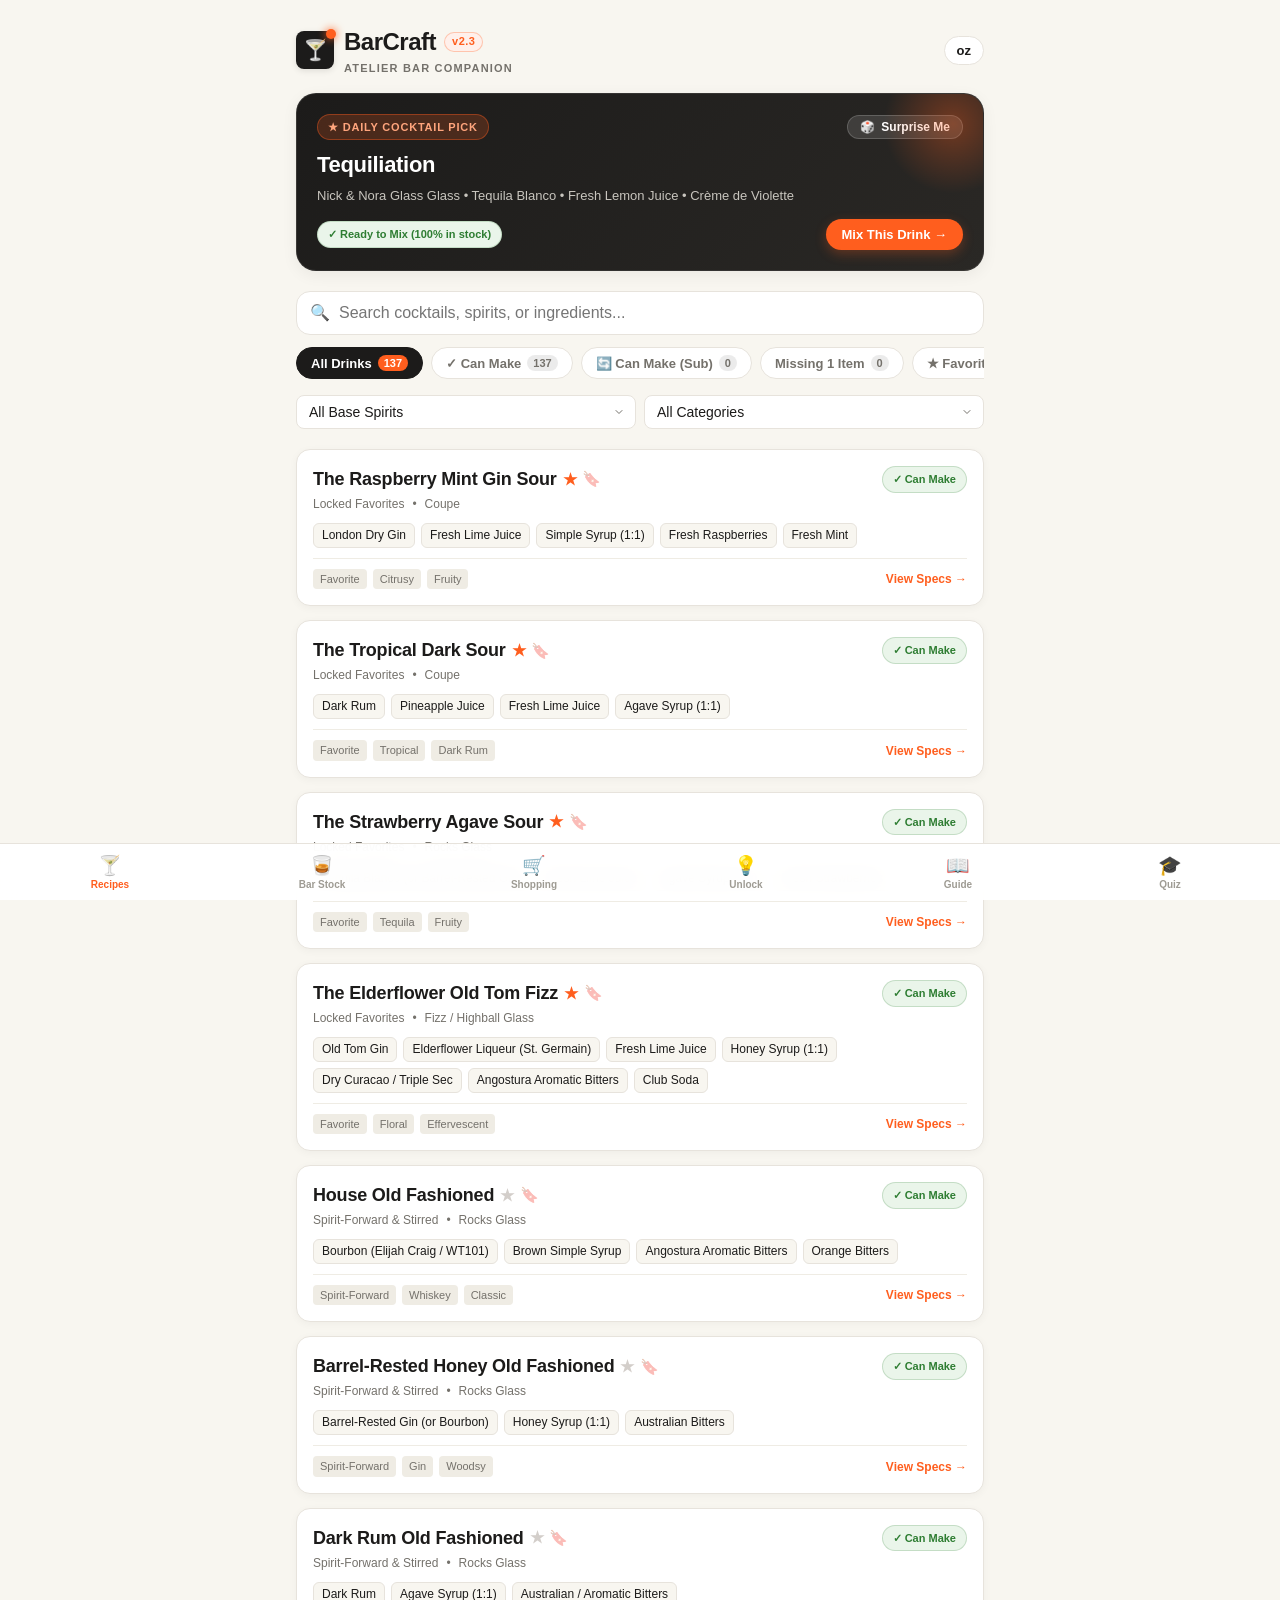
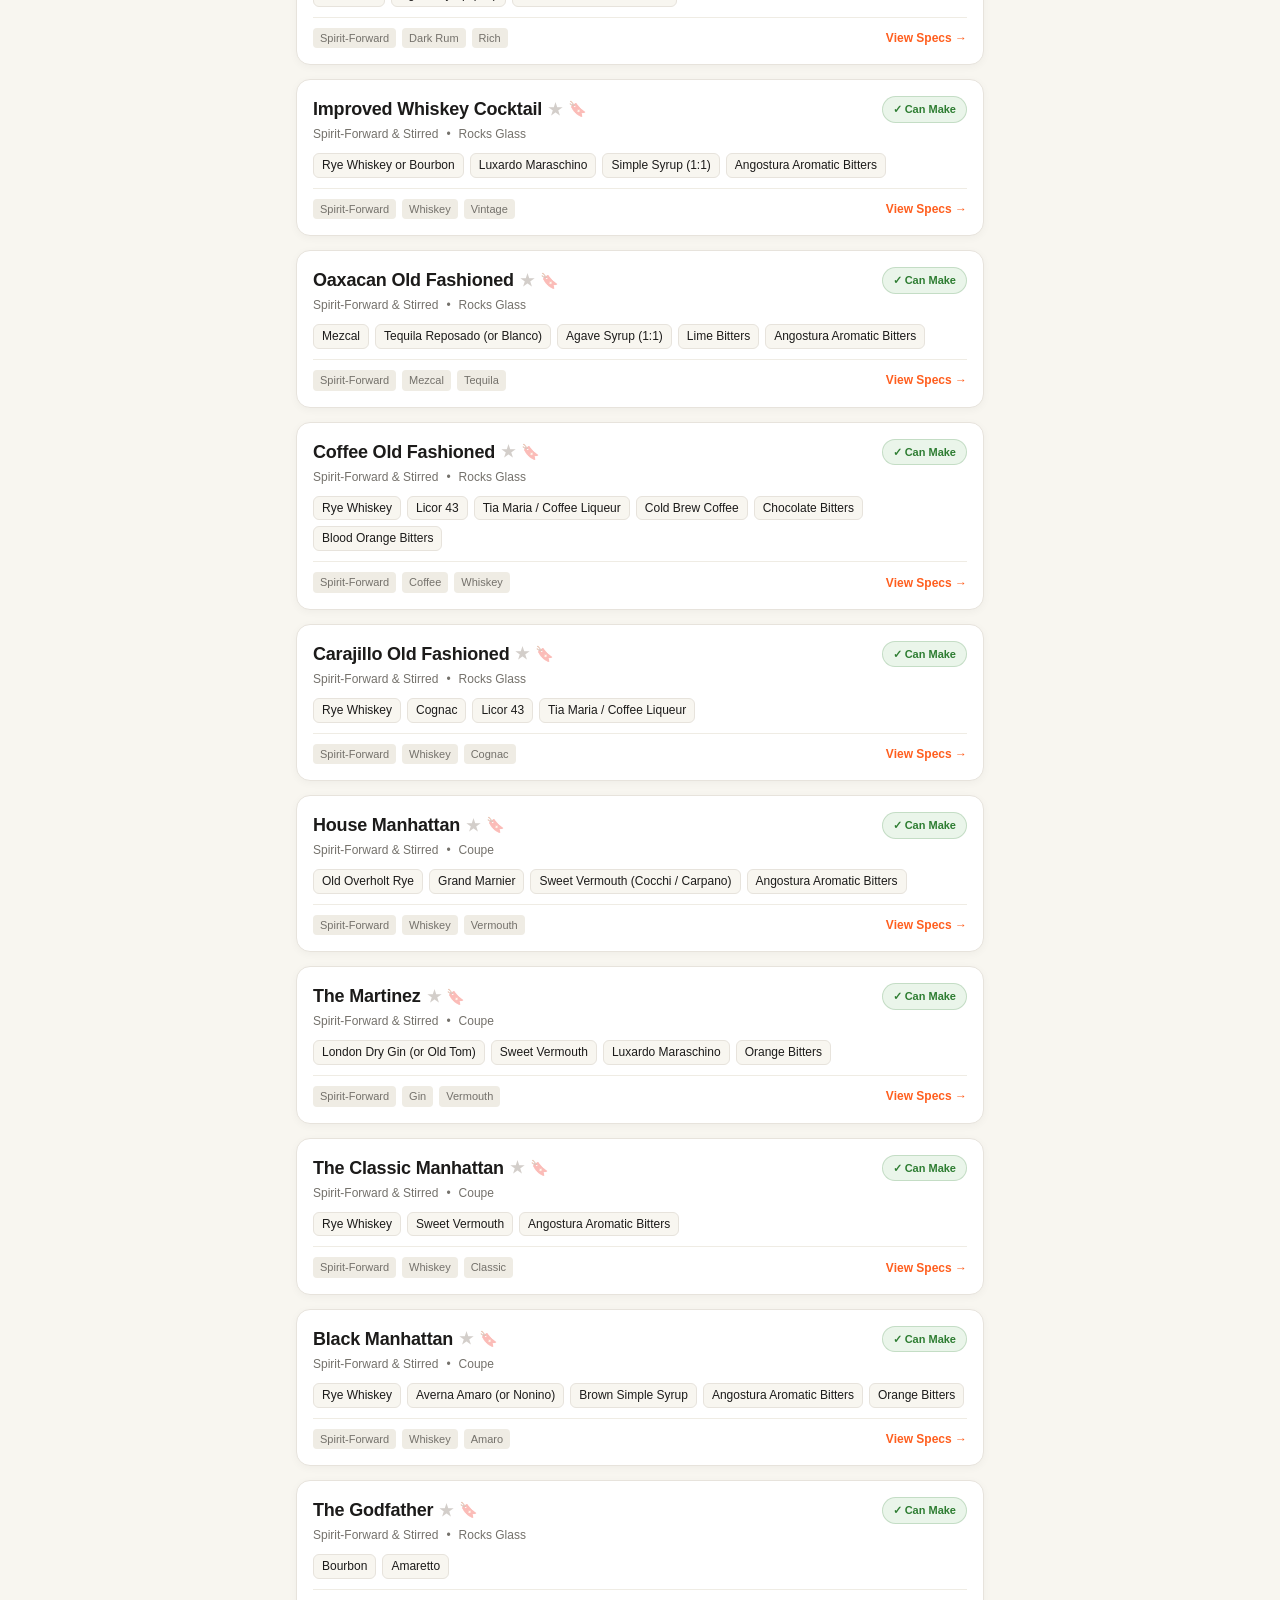
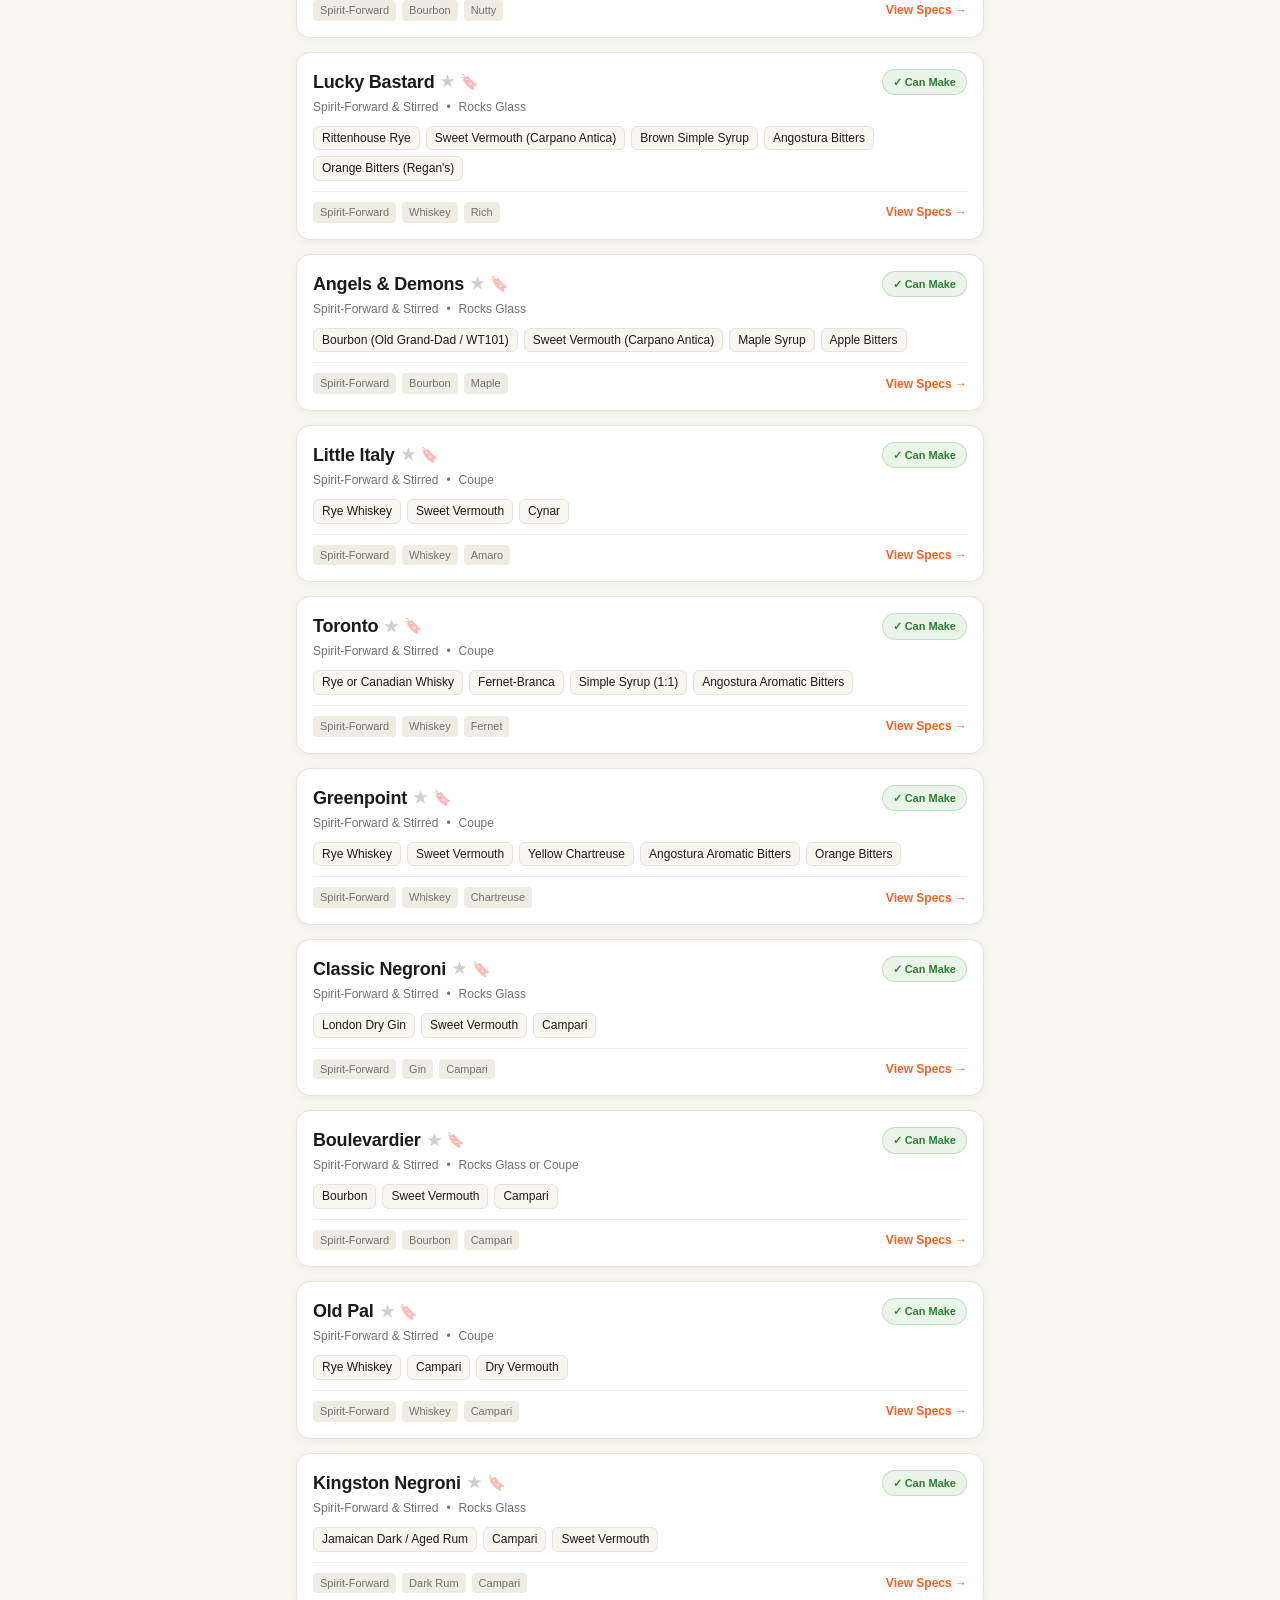
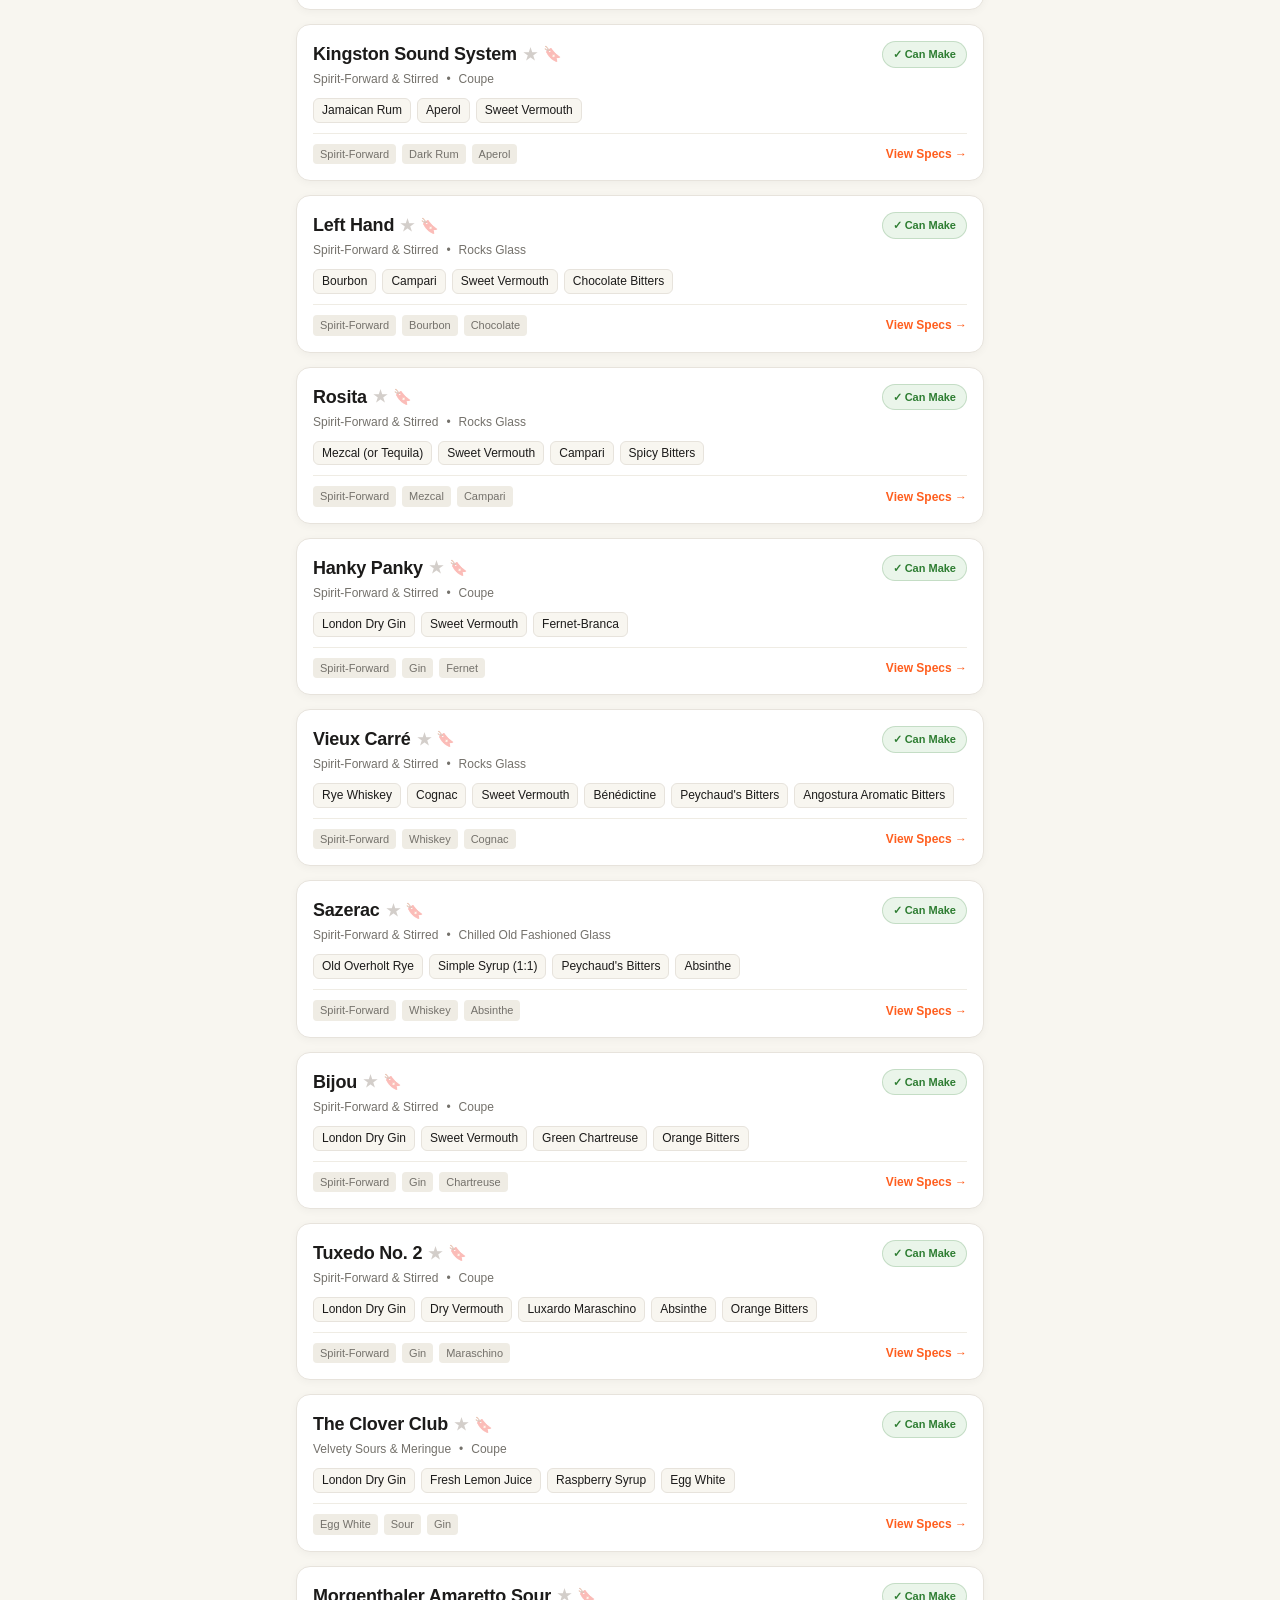
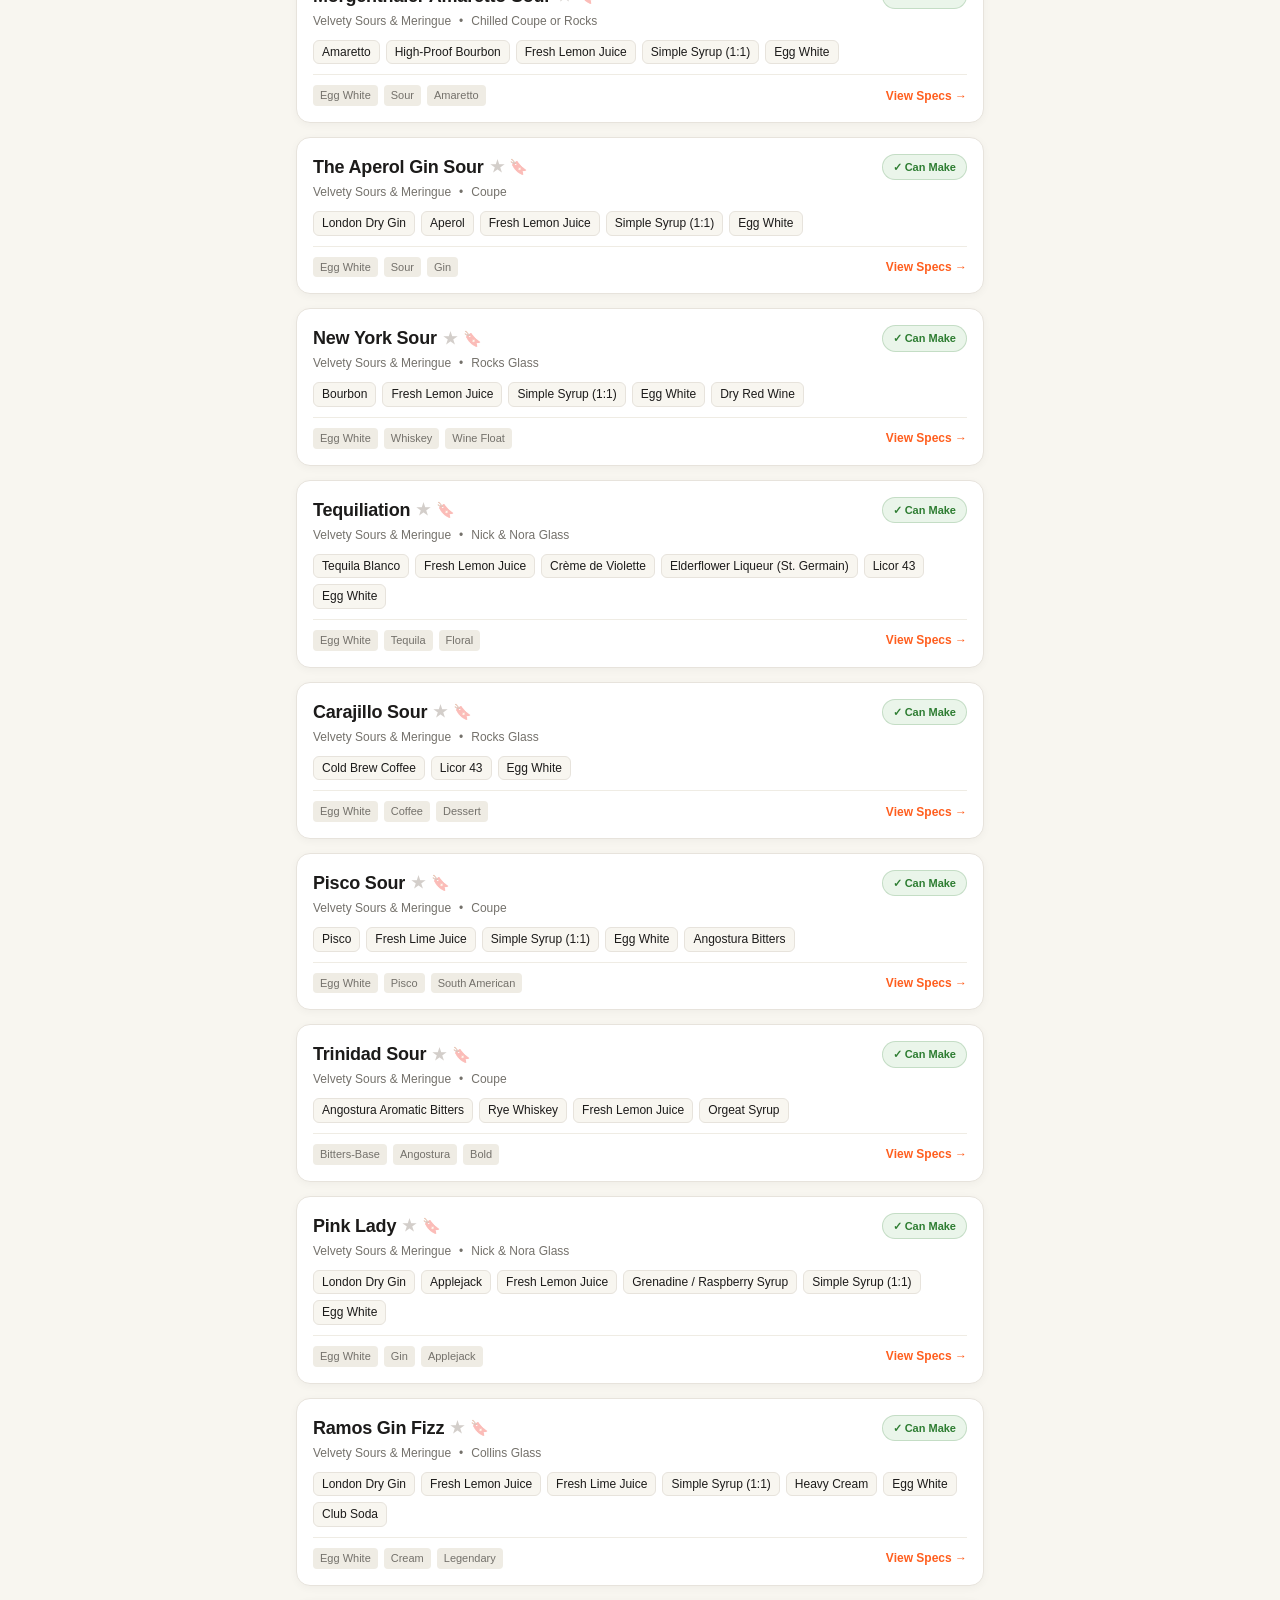
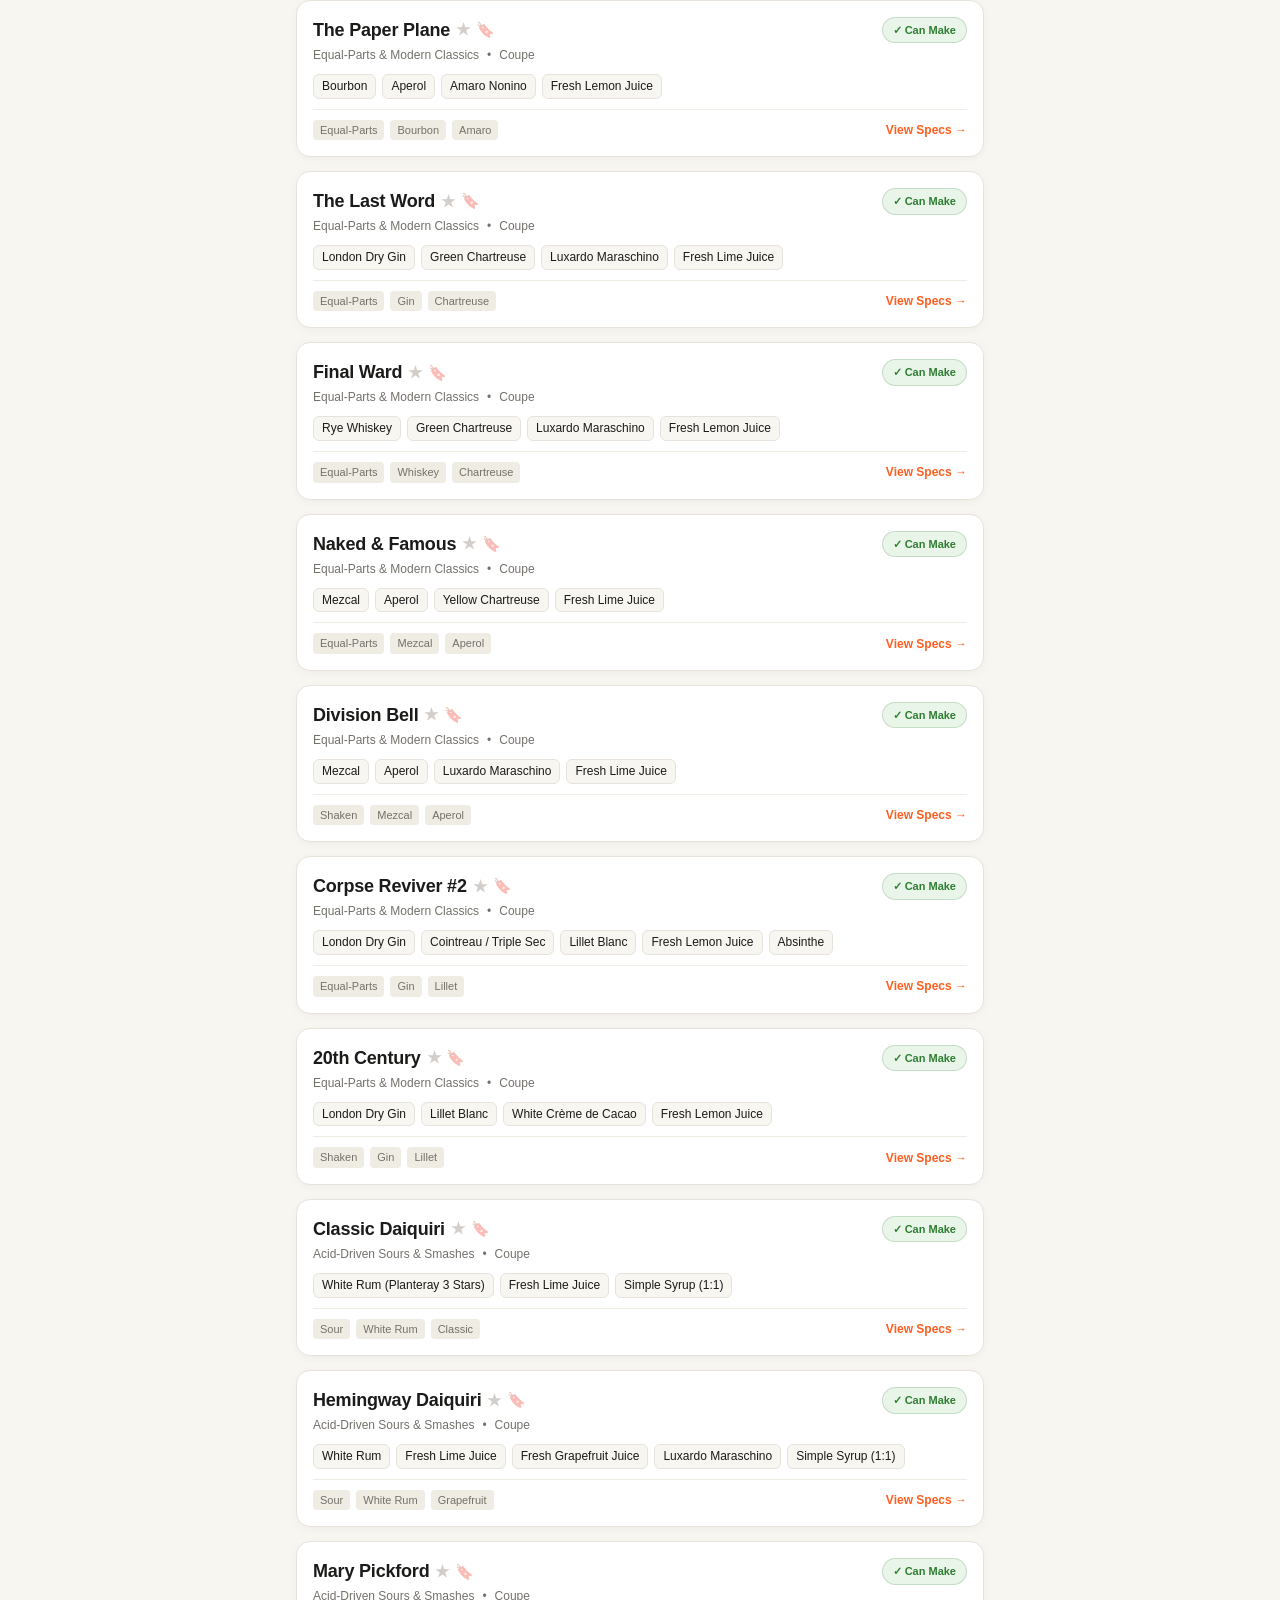
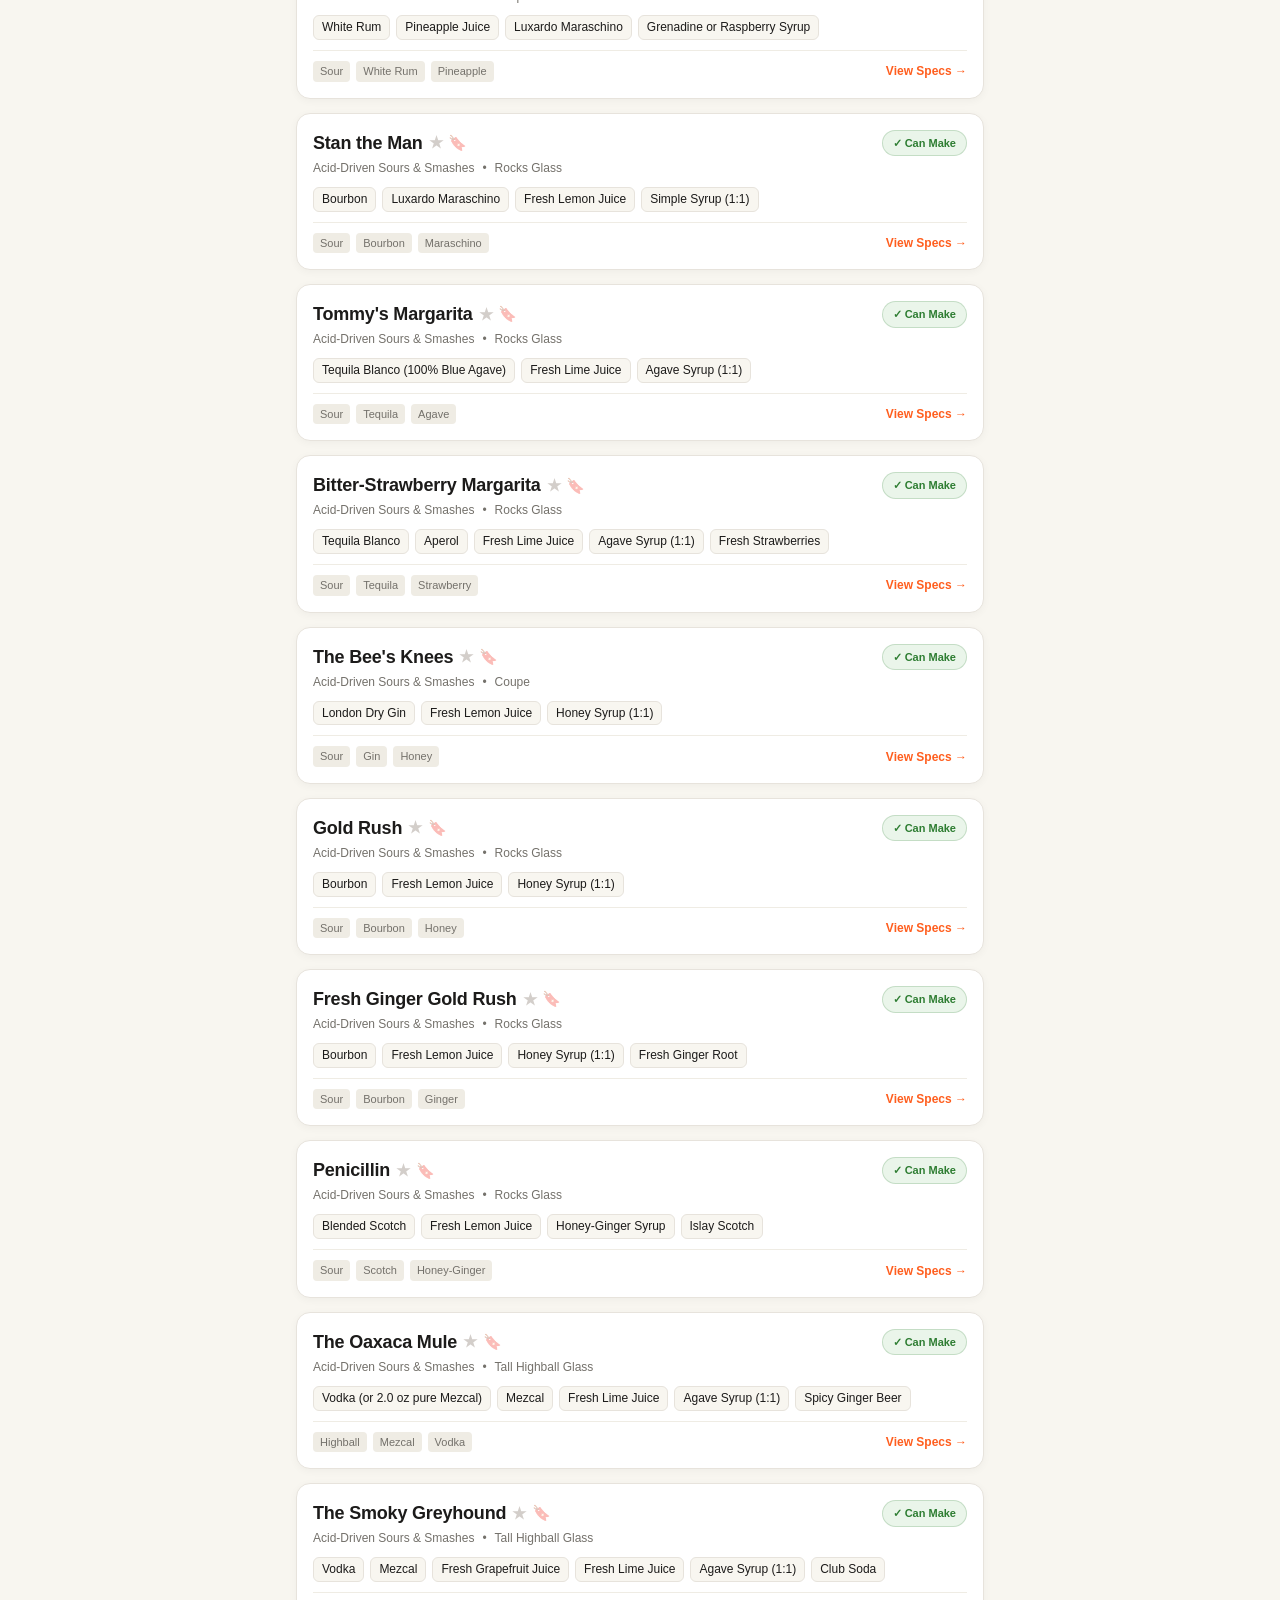
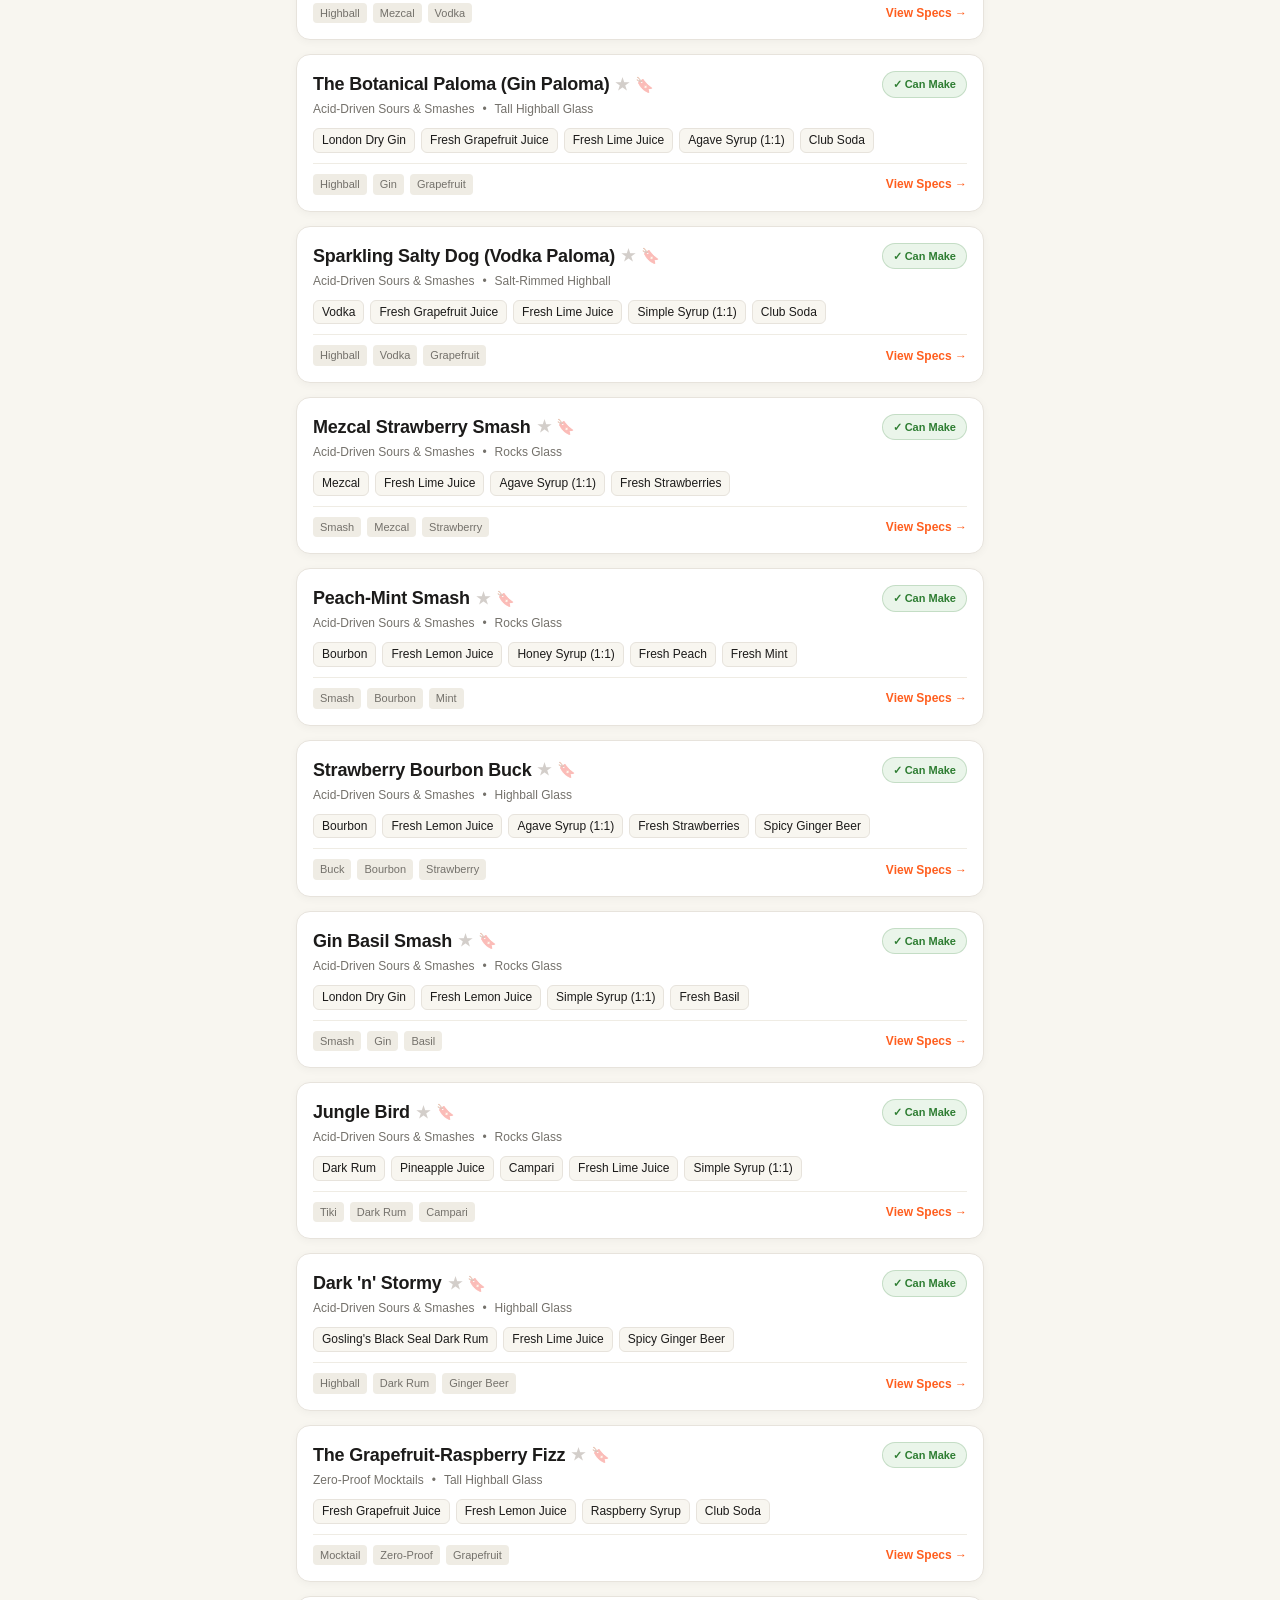
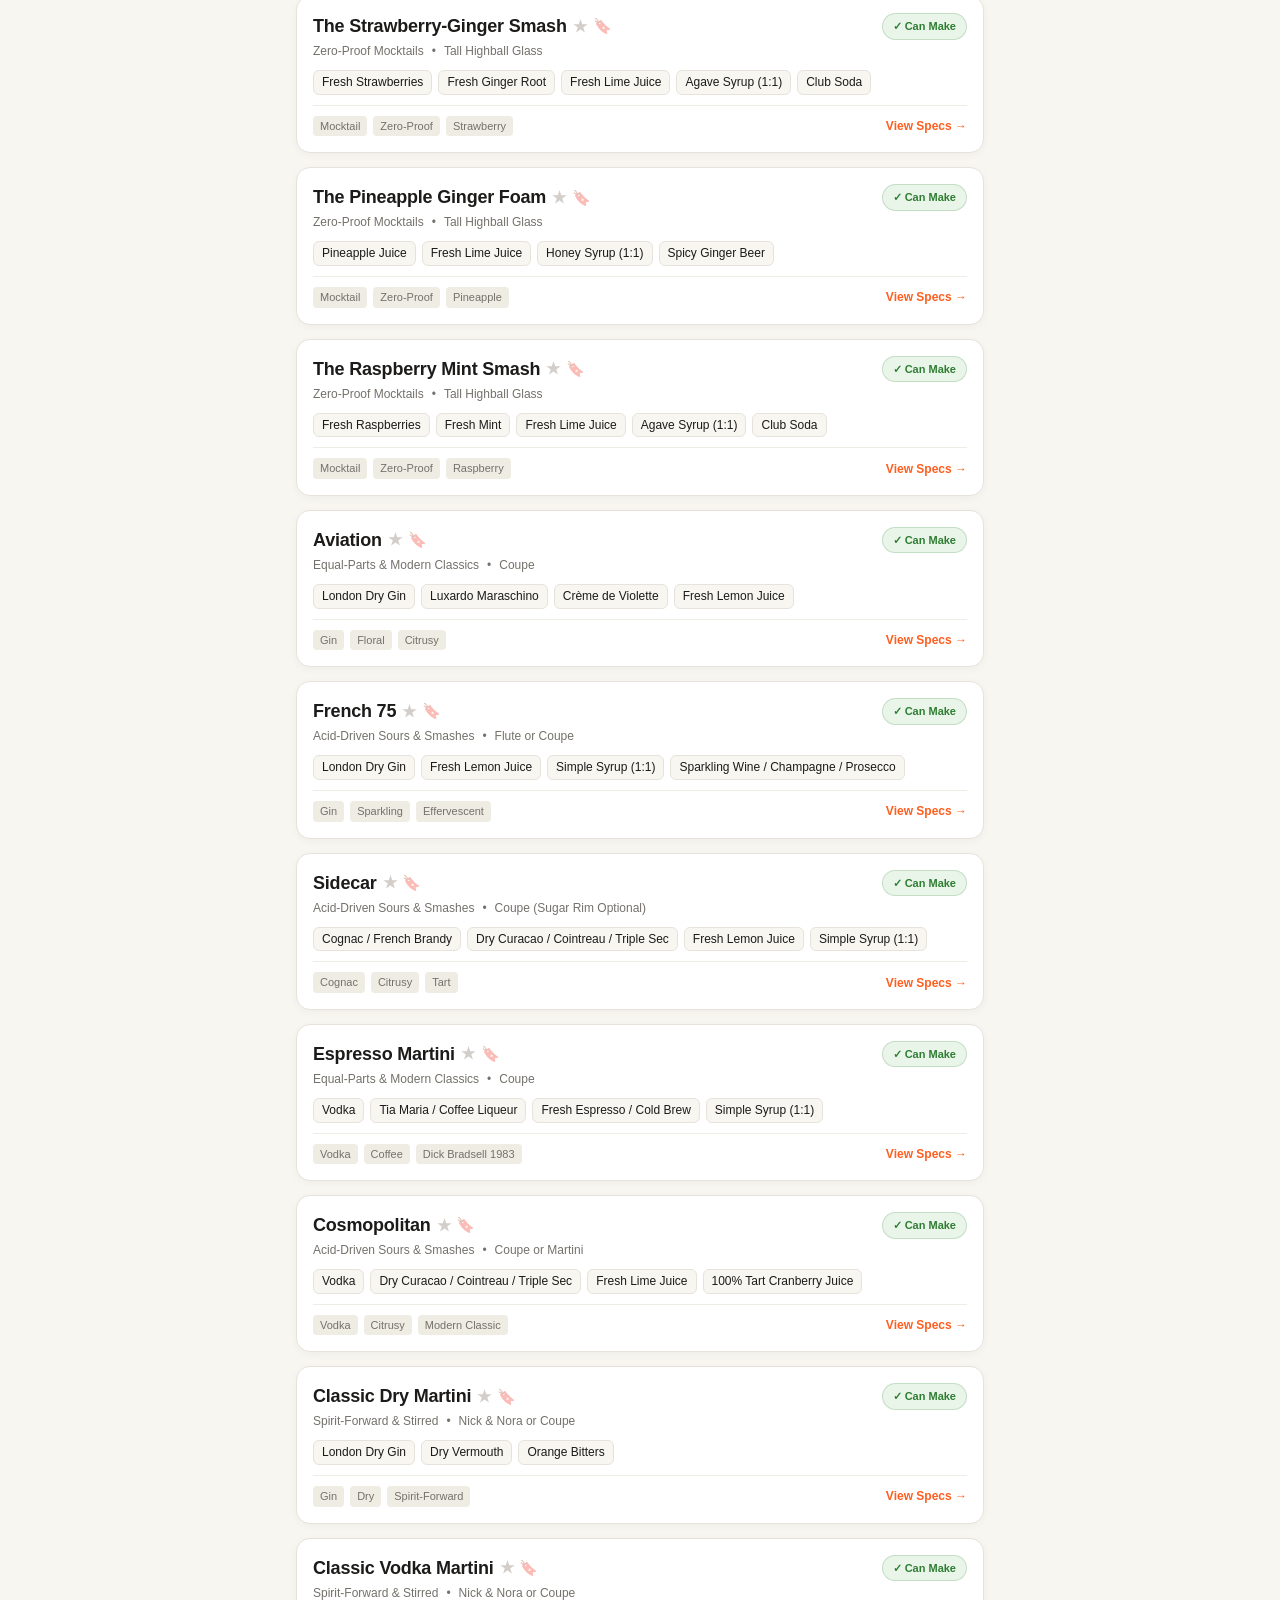
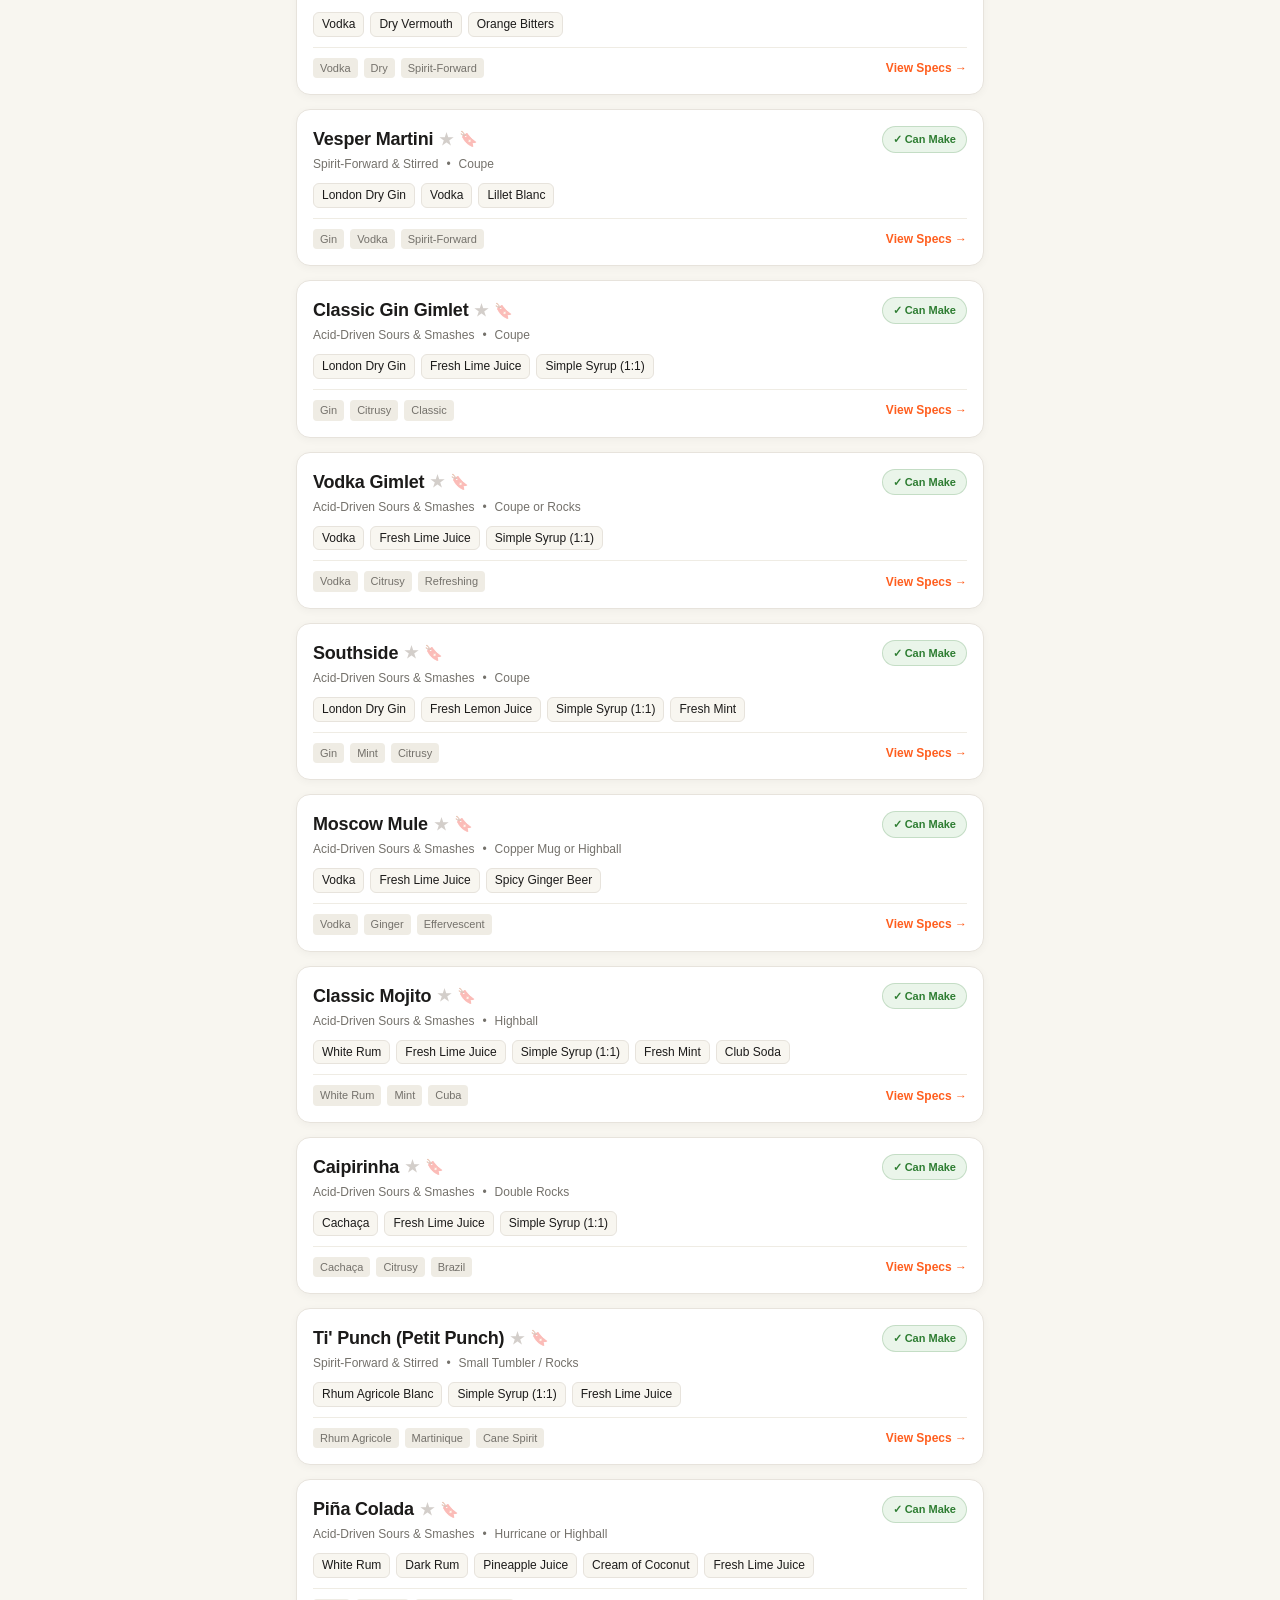
==== index.html @ c3833469 "Add v2.3 with smart ingredient substitution engine, recipe filter, and modal customization desk" ====
<!DOCTYPE html>
<html lang="en">
<head>
  <meta charset="UTF-8">
  <!-- Mobile-first & iOS Safari PWA viewport -->
  <meta name="viewport" content="width=device-width, initial-scale=1, viewport-fit=cover, user-scalable=no">
  <title>BarCraft — Home Bar & Cocktail Companion</title>
  
  <!-- PWA & Apple Mobile Web App Meta -->
  <meta name="apple-mobile-web-app-capable" content="yes">
  <meta name="apple-mobile-web-app-status-bar-style" content="black-translucent">
  <meta name="apple-mobile-web-app-title" content="BarCraft">
  <meta name="theme-color" content="#F8F6F0">
  
  <link rel="manifest" href="manifest.json">
  <link rel="icon" type="image/svg+xml" href="icons/cocktail.svg">
  <link rel="apple-touch-icon" href="icons/apple-touch-icon.png">
  
  <link rel="stylesheet" href="css/styles.css">
</head>
<body>

  <div class="app-container" id="app">
    
    <!-- Top Header -->
    <header class="app-header">
      <div class="brand-wrapper">
        <div class="brand-icon">🍸</div>
        <div>
          <div class="brand-title">BarCraft <span class="brand-version">v2.3</span></div>
          <div class="brand-subtitle">Atelier Bar Companion</div>
        </div>
      </div>
      <div class="header-actions">
        <button class="unit-toggle-btn" id="unitToggle" title="Toggle Units (oz / ml)">oz</button>
      </div>
    </header>

    <!-- Daily Drink Hero Card (Revolving Daily Suggestion) -->
    <section class="daily-drink-card" id="dailyDrinkCard">
      <div class="daily-badge-row">
        <span class="daily-tag">★ Daily Cocktail Pick</span>
        <button class="shuffle-btn" id="dailyShuffleBtn" title="Get another recommendation">
          <span>🎲</span> Surprise Me
        </button>
      </div>
      <div class="daily-drink-title" id="dailyDrinkTitle">The Raspberry Mint Gin Sour</div>
      <div class="daily-drink-summary" id="dailyDrinkSummary">Coupe Glass • London Dry Gin • Fresh Raspberries • Mint</div>
      <div class="daily-card-footer">
        <div class="daily-status-indicator" id="dailyStatusBadge">
          <span class="status-pill can-make">✓ Can Make Now</span>
        </div>
        <button class="daily-btn" id="dailyMakeBtn">Mix This Drink →</button>
      </div>
    </section>

    <!-- ====================================================================
         SCREEN 1: RECIPES & SEARCH (Default)
         ==================================================================== -->
    <main id="recipesScreen">
      <!-- Search & Filters -->
      <section class="search-filter-box">
        <div class="search-input-wrapper">
          <span class="search-icon">🔍</span>
          <input 
            type="search" 
            id="searchInput" 
            class="search-input" 
            placeholder="Search cocktails, spirits, or ingredients..."
            autocomplete="off"
            autocorrect="off"
            spellcheck="false"
          >
          <button id="clearSearchBtn" class="clear-search-btn" title="Clear">✕</button>
        </div>

        <!-- Primary Filter Chips -->
        <div class="filter-scroll-row">
          <button class="filter-chip active" data-filter="all">
            All Drinks <span class="chip-count" id="countAll">0</span>
          </button>
          <button class="filter-chip" data-filter="can-make">
            ✓ Can Make <span class="chip-count" id="countCanMake">0</span>
          </button>
          <button class="filter-chip" data-filter="substitutes">
            🔄 Can Make (Sub) <span class="chip-count" id="countSubstitutes">0</span>
          </button>
          <button class="filter-chip" data-filter="missing-1">
            Missing 1 Item <span class="chip-count" id="countMissing1">0</span>
          </button>
          <button class="filter-chip" data-filter="favorites">
            ★ Favorites <span class="chip-count" id="countFavorites">0</span>
          </button>
          <button class="filter-chip" data-filter="want-to-try">
            🔖 Want to Try <span class="chip-count" id="countWantToTry">0</span>
          </button>
        </div>

        <!-- Secondary Dropdowns -->
        <div class="secondary-filters">
          <select id="spiritFilter" class="filter-select">
            <option value="all">All Base Spirits</option>
            <option value="whiskey">Bourbon / Rye / Scotch</option>
            <option value="gin">London Dry / Old Tom Gin</option>
            <option value="rum">Rum / Agricole / Cachaça</option>
            <option value="tequila">Tequila & Mezcal</option>
            <option value="vodka">Vodka</option>
            <option value="brandy">Cognac / Brandy / Applejack</option>
            <option value="sparkling">Champagne & Sparkling</option>
            <option value="zero-proof">Zero-Proof (Mocktails)</option>
          </select>

          <select id="categoryFilter" class="filter-select">
            <option value="all">All Categories</option>
            <option value="Locked Favorites">Locked Favorites</option>
            <option value="Spirit-Forward & Stirred">Spirit-Forward & Stirred</option>
            <option value="Velvety Sours & Meringue">Velvety Sours & Meringue</option>
            <option value="Equal-Parts & Modern Classics">Equal-Parts Classics</option>
            <option value="Acid-Driven Sours & Smashes">Acid-Driven Sours & Smashes</option>
            <option value="Zero-Proof Mocktails">Zero-Proof Division</option>
          </select>
        </div>
      </section>

      <!-- Recipe Cards Grid -->
      <section class="recipe-list" id="recipeListContainer"></section>
    </main>

    <!-- ====================================================================
         SCREEN 2: INVENTORY & PANTRY
         ==================================================================== -->
    <main id="inventoryScreen" style="display: none;">
      <section class="inventory-section" id="inventoryContainer"></section>
    </main>

    <!-- ====================================================================
         SCREEN 3: SMART SHOPPING LIST
         ==================================================================== -->
    <main id="shoppingScreen" style="display: none;">
      <section class="shopping-container" id="shoppingContainer"></section>
    </main>

    <!-- ====================================================================
         SCREEN 4: UNLOCK MORE DRINKS (Next Bottle Optimizer)
         ==================================================================== -->
    <main id="unlockScreen" style="display: none;">
      <section id="unlockContainer"></section>
    </main>

    <!-- ====================================================================
         SCREEN 5: TECHNIQUE GUIDE & BUDGETING RULES
         ==================================================================== -->
    <main id="guideScreen" style="display: none;">
      <section id="guideContainer"></section>
    </main>

    <!-- QUIZ / ACADEMY SCREEN -->
    <main id="quizScreen" style="display: none;">
      <section id="quizContainer"></section>
    </main>

  </div> <!-- End .app-container -->

  <!-- ======================================================================
       RECIPE DETAIL MODAL & BARTENDER MODE
       ====================================================================== -->
  <div class="modal-overlay" id="modalOverlay">
    <div class="modal-sheet" id="modalSheet">
      <!-- Dynamically filled by app.js -->
    </div>
  </div>

  <!-- Toast Container -->
  <div class="toast-container" id="toastContainer"></div>

  <!-- ======================================================================
       BOTTOM NAVIGATION BAR (iOS PWA Safe Area Aware)
       ====================================================================== -->
  <nav class="bottom-nav" id="bottomNav">
    <button class="nav-item active" data-tab="recipes">
      <span class="nav-icon">🍸</span>
      <span>Recipes</span>
    </button>
    <button class="nav-item" data-tab="inventory">
      <span class="nav-icon">🥃</span>
      <span>Bar Stock</span>
    </button>
    <button class="nav-item" data-tab="shopping">
      <span class="nav-icon">🛒</span>
      <span>Shopping</span>
      <span class="nav-badge" id="shoppingBadge" style="display: none;">0</span>
    </button>
    <button class="nav-item" data-tab="unlock">
      <span class="nav-icon">💡</span>
      <span>Unlock</span>
    </button>
    <button class="nav-item" data-tab="guide">
      <span class="nav-icon">📖</span>
      <span>Guide</span>
    </button>
    <button class="nav-item" data-tab="quiz">
      <span class="nav-icon">🎓</span>
      <span>Quiz</span>
    </button>
  </nav>

  <!-- Application Entry Point -->
  <script type="module" src="js/app.js"></script>

</body>
</html>
---- css/styles.css ----
/* ==========================================================================
   BarCraft Modern Aesthetic Stylesheet
   Palette: Cream (#F8F6F0), White (#FFFFFF), Grey (#222/#777/#E5E2DB), Neon Orange (#FF5E1E)
   Mobile-First, iOS PWA Optimized with Safe Area Insets
   ========================================================================== */

:root {
  --bg-cream: #F8F6F0;
  --bg-cream-darker: #EFECE4;
  --surface-card: #FFFFFF;
  --surface-card-subtle: #FDFCF9;
  
  --text-primary: #1C1B1A;
  --text-secondary: #74716B;
  --text-muted: #9E9B93;
  
  --border-light: #E7E3DC;
  --border-focus: #1C1B1A;

  /* Neon Orange Pop */
  --accent-orange: #FF5E1E;
  --accent-orange-hover: #E04B0E;
  --accent-orange-light: #FFF0EB;
  --accent-orange-glow: rgba(255, 94, 30, 0.28);

  /* Status Colors */
  --status-green: #2E7D32;
  --status-green-bg: #EAF5EA;
  --status-red: #D32F2F;
  --status-red-bg: #FDE8E8;
  --status-amber: #ED6C02;
  --status-amber-bg: #FFF4E5;

  /* Shadows & Radii */
  --radius-sm: 8px;
  --radius-md: 14px;
  --radius-lg: 20px;
  --radius-pill: 9999px;
  --shadow-subtle: 0 2px 8px rgba(0, 0, 0, 0.04);
  --shadow-card: 0 4px 16px rgba(0, 0, 0, 0.06);
  --shadow-modal: 0 16px 40px rgba(0, 0, 0, 0.16);

  /* Fonts */
  --font-sans: -apple-system, BlinkMacSystemFont, "SF Pro Text", "Segoe UI", Roboto, Helvetica, Arial, sans-serif;
  --font-serif: "New York", "Georgia", "Iowan Old Style", serif;
}

* {
  box-sizing: border-box;
  margin: 0;
  padding: 0;
  -webkit-font-smoothing: antialiased;
  -moz-osx-font-smoothing: grayscale;
}

body {
  font-family: var(--font-sans);
  background-color: var(--bg-cream);
  color: var(--text-primary);
  line-height: 1.5;
  touch-action: manipulation;
  overscroll-behavior-y: none;
  min-height: 100vh;
  padding-bottom: calc(76px + env(safe-area-inset-bottom, 20px));
}

/* Base Container */
.app-container {
  max-width: 720px;
  margin: 0 auto;
  padding: max(16px, env(safe-area-inset-top, 16px)) 16px 20px 16px;
}

/* ==========================================================================
   Header Bar
   ========================================================================== */
.app-header {
  display: flex;
  justify-content: space-between;
  align-items: center;
  padding: 8px 0 16px 0;
}

.brand-wrapper {
  display: flex;
  align-items: center;
  gap: 10px;
}

.brand-icon {
  width: 38px;
  height: 38px;
  background-color: var(--text-primary);
  color: #FFFFFF;
  border-radius: var(--radius-sm);
  display: flex;
  align-items: center;
  justify-content: center;
  font-size: 20px;
  position: relative;
  box-shadow: 0 2px 6px rgba(0,0,0,0.1);
}

.brand-icon::after {
  content: '';
  position: absolute;
  top: -2px;
  right: -2px;
  width: 10px;
  height: 10px;
  border-radius: 50%;
  background-color: var(--accent-orange);
  box-shadow: 0 0 8px var(--accent-orange);
}

.brand-title {
  font-size: 24px;
  font-weight: 800;
  letter-spacing: -0.5px;
  color: var(--text-primary);
  display: flex;
  align-items: center;
  gap: 8px;
}

.brand-version {
  display: inline-block;
  font-size: 11px;
  font-weight: 800;
  background-color: var(--accent-orange-light);
  color: var(--accent-orange);
  padding: 2px 7px;
  border-radius: var(--radius-pill);
  border: 1px solid rgba(255, 94, 30, 0.3);
  letter-spacing: 0.5px;
  line-height: 1.2;
}

.brand-subtitle {
  font-size: 11px;
  text-transform: uppercase;
  letter-spacing: 1.2px;
  color: var(--text-secondary);
  font-weight: 600;
}

.header-actions {
  display: flex;
  align-items: center;
  gap: 8px;
}

.unit-toggle-btn {
  background: var(--surface-card);
  border: 1px solid var(--border-light);
  color: var(--text-primary);
  padding: 6px 12px;
  border-radius: var(--radius-pill);
  font-size: 13px;
  font-weight: 700;
  cursor: pointer;
  transition: all 0.15s ease;
}

.unit-toggle-btn:active {
  transform: scale(0.96);
  border-color: var(--accent-orange);
}

.icon-btn {
  background: var(--surface-card);
  border: 1px solid var(--border-light);
  color: var(--text-primary);
  width: 36px;
  height: 36px;
  border-radius: 50%;
  display: flex;
  align-items: center;
  justify-content: center;
  cursor: pointer;
  font-size: 16px;
  transition: all 0.15s ease;
}

.icon-btn:hover {
  border-color: var(--accent-orange);
  color: var(--accent-orange);
}

/* ==========================================================================
   Daily Drink Banner (Hero Card)
   ========================================================================== */
.daily-drink-card {
  background: linear-gradient(135deg, #1C1B1A 0%, #2A2825 100%);
  color: #FFFFFF;
  border-radius: var(--radius-lg);
  padding: 20px;
  margin-bottom: 20px;
  position: relative;
  overflow: hidden;
  box-shadow: var(--shadow-card);
  border: 1px solid rgba(255, 255, 255, 0.08);
}

.daily-drink-card::before {
  content: '';
  position: absolute;
  top: -40px;
  right: -40px;
  width: 140px;
  height: 140px;
  border-radius: 50%;
  background: radial-gradient(circle, var(--accent-orange) 0%, transparent 70%);
  opacity: 0.35;
  pointer-events: none;
}

.daily-badge-row {
  display: flex;
  justify-content: space-between;
  align-items: center;
  margin-bottom: 8px;
}

.daily-tag {
  display: inline-flex;
  align-items: center;
  gap: 6px;
  background-color: rgba(255, 94, 30, 0.2);
  color: #FFA57D;
  border: 1px solid rgba(255, 94, 30, 0.4);
  font-size: 11px;
  font-weight: 700;
  text-transform: uppercase;
  letter-spacing: 0.8px;
  padding: 4px 10px;
  border-radius: var(--radius-pill);
}

.shuffle-btn {
  background: rgba(255, 255, 255, 0.12);
  border: 1px solid rgba(255, 255, 255, 0.18);
  color: #FFFFFF;
  padding: 4px 12px;
  border-radius: var(--radius-pill);
  font-size: 12px;
  font-weight: 600;
  cursor: pointer;
  display: flex;
  align-items: center;
  gap: 6px;
  transition: all 0.2s ease;
}

.shuffle-btn:hover {
  background: var(--accent-orange);
  border-color: var(--accent-orange);
}

.daily-drink-title {
  font-size: 22px;
  font-weight: 800;
  margin-bottom: 6px;
  letter-spacing: -0.3px;
}

.daily-drink-summary {
  font-size: 13px;
  color: #C8C5BE;
  margin-bottom: 14px;
  line-height: 1.4;
}

.daily-card-footer {
  display: flex;
  justify-content: space-between;
  align-items: center;
}

.daily-status-indicator {
  display: flex;
  align-items: center;
  gap: 6px;
  font-size: 12px;
  font-weight: 700;
}

.daily-btn {
  background: var(--accent-orange);
  color: #FFFFFF;
  border: none;
  font-size: 13px;
  font-weight: 700;
  padding: 8px 16px;
  border-radius: var(--radius-pill);
  cursor: pointer;
  box-shadow: 0 4px 12px var(--accent-orange-glow);
  transition: transform 0.15s ease;
}

.daily-btn:active {
  transform: scale(0.96);
}

/* ==========================================================================
   Filter & Search Interface
   ========================================================================== */
.search-filter-box {
  margin-bottom: 20px;
}

.search-input-wrapper {
  position: relative;
  margin-bottom: 12px;
}

.search-icon {
  position: absolute;
  left: 14px;
  top: 50%;
  transform: translateY(-50%);
  color: var(--text-muted);
  font-size: 16px;
  pointer-events: none;
}

.search-input {
  width: 100%;
  padding: 12px 14px 12px 42px;
  background-color: var(--surface-card);
  border: 1px solid var(--border-light);
  border-radius: var(--radius-md);
  font-size: 16px; /* Prevents iOS Safari auto-zoom! */
  color: var(--text-primary);
  outline: none;
  transition: border-color 0.2s ease, box-shadow 0.2s ease;
}

.search-input:focus {
  border-color: var(--accent-orange);
  box-shadow: 0 0 0 3px var(--accent-orange-light);
}

.clear-search-btn {
  position: absolute;
  right: 12px;
  top: 50%;
  transform: translateY(-50%);
  background: none;
  border: none;
  color: var(--text-muted);
  font-size: 18px;
  cursor: pointer;
  display: none;
}

/* Filter Chips / Horizontal Scroll */
.filter-scroll-row {
  display: flex;
  gap: 8px;
  overflow-x: auto;
  padding-bottom: 6px;
  scrollbar-width: none;
  -webkit-overflow-scrolling: touch;
}

.filter-scroll-row::-webkit-scrollbar {
  display: none;
}

.filter-chip {
  flex-shrink: 0;
  background-color: var(--surface-card);
  border: 1px solid var(--border-light);
  color: var(--text-secondary);
  font-size: 13px;
  font-weight: 600;
  padding: 7px 14px;
  border-radius: var(--radius-pill);
  cursor: pointer;
  transition: all 0.15s ease;
  display: inline-flex;
  align-items: center;
  gap: 6px;
}

.filter-chip.active {
  background-color: var(--text-primary);
  color: #FFFFFF;
  border-color: var(--text-primary);
}

.filter-chip .chip-count {
  font-size: 11px;
  font-weight: 700;
  padding: 2px 6px;
  border-radius: var(--radius-pill);
  background-color: rgba(0, 0, 0, 0.08);
  color: inherit;
}

.filter-chip.active .chip-count {
  background-color: var(--accent-orange);
  color: #FFFFFF;
}

/* Secondary Filter Bar */
.secondary-filters {
  display: flex;
  gap: 8px;
  margin-top: 10px;
}

.filter-select {
  flex: 1;
  padding: 8px 12px;
  background-color: var(--surface-card);
  border: 1px solid var(--border-light);
  border-radius: var(--radius-sm);
  font-size: 14px;
  color: var(--text-primary);
  outline: none;
  cursor: pointer;
  -webkit-appearance: none;
  background-image: url("data:image/svg+xml;charset=US-ASCII,%3Csvg%20xmlns%3D%22http%3A%2F%2Fwww.w3.org%2F2000%2Fsvg%22%20width%3D%2212%22%20height%3D%2212%22%20viewBox%3D%220%200%2024%2024%22%20fill%3D%22none%22%20stroke%3D%22%2374716B%22%20stroke-width%3D%222%22%20stroke-linecap%3D%22round%22%20stroke-linejoin%3D%22round%22%3E%3Cpath%20d%3D%22m6%209%206%206%206-6%22%2F%3E%3C%2Fsvg%3E");
  background-repeat: no-repeat;
  background-position: right 10px center;
  padding-right: 28px;
}

/* ==========================================================================
   Recipe Cards Grid
   ========================================================================== */
.recipe-list {
  display: flex;
  flex-direction: column;
  gap: 14px;
}

.recipe-card {
  background-color: var(--surface-card);
  border: 1px solid var(--border-light);
  border-radius: var(--radius-md);
  padding: 16px;
  box-shadow: var(--shadow-subtle);
  transition: transform 0.15s ease, border-color 0.15s ease, box-shadow 0.15s ease;
  cursor: pointer;
  position: relative;
}

.recipe-card:hover {
  border-color: #D3CECA;
  box-shadow: var(--shadow-card);
}

.recipe-card:active {
  transform: scale(0.99);
}

.recipe-card-header {
  display: flex;
  justify-content: space-between;
  align-items: flex-start;
  margin-bottom: 8px;
}

.recipe-title-group {
  flex: 1;
  padding-right: 12px;
}

.recipe-title {
  font-size: 18px;
  font-weight: 700;
  letter-spacing: -0.2px;
  color: var(--text-primary);
  display: flex;
  align-items: center;
  gap: 6px;
  flex-wrap: wrap;
}

.favorite-star {
  font-size: 16px;
  color: #D3CECA;
  cursor: pointer;
  transition: color 0.15s ease, transform 0.15s ease;
  user-select: none;
}

.favorite-star.active {
  color: var(--accent-orange);
}

.want-to-try-btn {
  font-size: 15px;
  opacity: 0.35;
  cursor: pointer;
  transition: opacity 0.15s ease, transform 0.15s ease, filter 0.15s ease;
  user-select: none;
  display: inline-flex;
  align-items: center;
  justify-content: center;
}

.want-to-try-btn:hover {
  opacity: 0.8;
  transform: scale(1.15);
}

.want-to-try-btn.active {
  opacity: 1;
  filter: drop-shadow(0 0 3px rgba(255, 94, 30, 0.5));
  transform: scale(1.08);
}

.recipe-meta-row {
  display: flex;
  align-items: center;
  gap: 8px;
  font-size: 12px;
  color: var(--text-secondary);
  margin-top: 2px;
}

/* Availability Badges */
.status-pill {
  font-size: 11px;
  font-weight: 700;
  padding: 4px 10px;
  border-radius: var(--radius-pill);
  display: inline-flex;
  align-items: center;
  gap: 5px;
  white-space: nowrap;
}

.status-pill.can-make {
  background-color: var(--status-green-bg);
  color: var(--status-green);
  border: 1px solid rgba(46, 125, 50, 0.2);
}

.status-pill.missing-one {
  background-color: var(--accent-orange-light);
  color: var(--accent-orange);
  border: 1px solid rgba(255, 94, 30, 0.3);
}

.status-pill.missing-many {
  background-color: var(--bg-cream-darker);
  color: var(--text-secondary);
}

.status-pill.can-sub {
  background-color: #FFF3E0;
  color: #D84315;
  border: 1px solid rgba(216, 67, 21, 0.3);
}

.recipe-sub-hint {
  font-size: 11px;
  color: #D84315;
  font-weight: 600;
  margin-top: 5px;
  display: flex;
  align-items: center;
  gap: 4px;
}

.recipe-ingredients-preview {
  font-size: 13px;
  color: var(--text-secondary);
  margin: 10px 0;
  line-height: 1.4;
}

.ing-tag-list {
  display: flex;
  flex-wrap: wrap;
  gap: 6px;
  margin-top: 6px;
}

.ing-tag {
  background-color: var(--bg-cream);
  border: 1px solid var(--border-light);
  color: var(--text-primary);
  font-size: 12px;
  padding: 3px 8px;
  border-radius: 6px;
  display: inline-flex;
  align-items: center;
  gap: 4px;
}

.ing-tag.missing {
  background-color: var(--status-red-bg);
  border-color: rgba(211, 47, 47, 0.25);
  color: var(--status-red);
  font-weight: 600;
}

.ing-tag.sub-match {
  background-color: #FFF8E1;
  border: 1px dashed #FFA000;
  color: #BF360C;
  font-weight: 600;
}

.recipe-card-footer {
  display: flex;
  justify-content: space-between;
  align-items: center;
  margin-top: 10px;
  padding-top: 10px;
  border-top: 1px solid var(--bg-cream-darker);
  font-size: 12px;
  color: var(--text-muted);
}

.recipe-footer-tags {
  display: flex;
  gap: 6px;
}

.tag-label {
  background: var(--bg-cream-darker);
  padding: 2px 7px;
  border-radius: 4px;
  font-size: 11px;
  color: var(--text-secondary);
}

/* ==========================================================================
   Recipe Detail Modal & Bartender Mode
   ========================================================================== */
.modal-overlay {
  position: fixed;
  top: 0;
  left: 0;
  right: 0;
  bottom: 0;
  background-color: rgba(0, 0, 0, 0.55);
  backdrop-filter: blur(4px);
  -webkit-backdrop-filter: blur(4px);
  z-index: 1000;
  display: flex;
  align-items: flex-end;
  justify-content: center;
  opacity: 0;
  visibility: hidden;
  transition: opacity 0.25s ease, visibility 0.25s ease;
}

.modal-overlay.active {
  opacity: 1;
  visibility: visible;
}

.modal-sheet {
  background-color: var(--surface-card);
  width: 100%;
  max-width: 640px;
  max-height: 90vh;
  border-radius: var(--radius-lg) var(--radius-lg) 0 0;
  padding: 20px 20px calc(24px + env(safe-area-inset-bottom, 20px)) 20px;
  overflow-y: auto;
  transform: translateY(100%);
  transition: transform 0.3s cubic-bezier(0.16, 1, 0.3, 1);
  box-shadow: var(--shadow-modal);
}

.modal-overlay.active .modal-sheet {
  transform: translateY(0);
}

.sheet-handle {
  width: 44px;
  height: 5px;
  background-color: #D6D2C9;
  border-radius: var(--radius-pill);
  margin: 0 auto 16px auto;
}

.modal-header-row {
  display: flex;
  justify-content: space-between;
  align-items: flex-start;
  margin-bottom: 12px;
}

.modal-title {
  font-size: 22px;
  font-weight: 800;
  letter-spacing: -0.3px;
  color: var(--text-primary);
}

.modal-close-btn {
  background: var(--bg-cream);
  border: none;
  width: 32px;
  height: 32px;
  border-radius: 50%;
  display: flex;
  align-items: center;
  justify-content: center;
  font-size: 18px;
  color: var(--text-secondary);
  cursor: pointer;
}

/* Scaling & Unit Controls in Modal */
.serving-scaler-box {
  background-color: var(--bg-cream);
  border-radius: var(--radius-md);
  padding: 12px 16px;
  display: flex;
  justify-content: space-between;
  align-items: center;
  margin-bottom: 18px;
}

.scaler-label {
  font-size: 13px;
  font-weight: 700;
  color: var(--text-secondary);
  text-transform: uppercase;
  letter-spacing: 0.5px;
}

.scaler-buttons {
  display: flex;
  gap: 6px;
}

.scaler-btn {
  background: var(--surface-card);
  border: 1px solid var(--border-light);
  color: var(--text-primary);
  font-size: 13px;
  font-weight: 700;
  padding: 6px 12px;
  border-radius: var(--radius-pill);
  cursor: pointer;
  transition: all 0.15s ease;
}

.scaler-btn.active {
  background-color: var(--accent-orange);
  color: #FFFFFF;
  border-color: var(--accent-orange);
}

/* Ingredients Spec Table */
.spec-table {
  width: 100%;
  margin-bottom: 20px;
}

.spec-row {
  display: flex;
  justify-content: space-between;
  align-items: center;
  padding: 10px 0;
  border-bottom: 1px solid var(--bg-cream-darker);
}

.spec-name-group {
  display: flex;
  align-items: center;
  gap: 8px;
}

.spec-amount {
  font-weight: 700;
  font-size: 15px;
  color: var(--accent-orange);
}

.spec-name {
  font-size: 15px;
  color: var(--text-primary);
}

.spec-status-btn {
  font-size: 11px;
  font-weight: 600;
  padding: 3px 8px;
  border-radius: var(--radius-pill);
  cursor: pointer;
  border: none;
  transition: all 0.15s ease;
}

.spec-status-btn.in-stock {
  background-color: var(--status-green-bg);
  color: var(--status-green);
}

.spec-status-btn.out-stock {
  background-color: var(--status-red-bg);
  color: var(--status-red);
}

.spec-status-btn.subbed {
  background-color: #E8F5E9;
  color: #2E7D32;
  border: 1px solid rgba(46, 125, 50, 0.3);
}

/* Substituted Ingredient Styling in Spec Rows */
.spec-original-subbed {
  text-decoration: line-through;
  color: var(--text-muted);
  font-size: 13px;
}

.spec-subbed-arrow {
  color: #FF9800;
  font-weight: 700;
  font-size: 13px;
  margin: 0 4px;
}

.spec-subbed-name {
  font-weight: 700;
  color: #BF360C;
}

.sub-badge-inline {
  font-size: 10px;
  background-color: #FFF3E0;
  color: #D84315;
  border: 1px solid rgba(216, 67, 21, 0.25);
  padding: 1px 6px;
  border-radius: 4px;
  font-weight: 700;
  text-transform: uppercase;
  letter-spacing: 0.4px;
  margin-left: 4px;
}

/* Active Substitution Banner */
.sub-active-banner {
  background: linear-gradient(135deg, #FFF8E1 0%, #FFE0B2 100%);
  border: 1px solid rgba(255, 152, 0, 0.35);
  border-radius: var(--radius-sm);
  padding: 10px 14px;
  margin-bottom: 16px;
  display: flex;
  align-items: center;
  gap: 8px;
  font-size: 12.5px;
  font-weight: 600;
  color: #BF360C;
  animation: fadeIn 0.2s ease-out;
}

/* Mixology Substitution Desk */
.substitution-desk-section {
  background-color: #FAF9F6;
  border: 1.5px solid #FFE082;
  border-radius: var(--radius-md);
  padding: 16px;
  margin-bottom: 22px;
}

.sub-desk-title {
  font-size: 13px;
  font-weight: 800;
  text-transform: uppercase;
  letter-spacing: 0.8px;
  color: #B26A00;
  margin-bottom: 4px;
  display: flex;
  align-items: center;
  gap: 6px;
}

.sub-desk-subtitle {
  font-size: 12px;
  color: var(--text-secondary);
  margin-bottom: 14px;
  line-height: 1.4;
}

.sub-card-list {
  display: flex;
  flex-direction: column;
  gap: 12px;
}

.sub-desk-card {
  background: #FFFFFF;
  border: 1.5px solid var(--border-light);
  border-radius: var(--radius-sm);
  padding: 14px;
  transition: all 0.2s ease;
  box-shadow: 0 2px 6px rgba(0, 0, 0, 0.03);
}

.sub-desk-card.active {
  border-color: #FF9800;
  background-color: #FFFDF8;
  box-shadow: 0 4px 12px rgba(255, 152, 0, 0.12);
}

.sub-desk-header {
  display: flex;
  justify-content: space-between;
  align-items: flex-start;
  gap: 12px;
  margin-bottom: 6px;
}

.sub-desk-title-group {
  flex: 1;
}

.sub-desk-pair {
  display: flex;
  align-items: center;
  flex-wrap: wrap;
  gap: 6px;
  font-size: 14.5px;
  font-weight: 700;
  color: var(--text-primary);
}

.sub-original-name {
  color: var(--text-secondary);
}

.sub-arrow {
  color: #FF9800;
  font-weight: 900;
}

.sub-replacement-name {
  color: #BF360C;
}

.sub-badge-wrapper {
  margin-top: 5px;
}

/* Recommendation Badges / Widgets */
.sub-widget-badge {
  font-size: 10.5px;
  font-weight: 700;
  padding: 3px 8px;
  border-radius: var(--radius-pill);
  display: inline-flex;
  align-items: center;
  gap: 4px;
  text-transform: uppercase;
  letter-spacing: 0.5px;
}

.sub-widget-badge.recommended {
  background-color: #E8F5E9;
  color: #2E7D32;
  border: 1px solid rgba(46, 125, 50, 0.3);
}

.sub-widget-badge.acceptable {
  background-color: #FFF3E0;
  color: #E65100;
  border: 1px solid rgba(230, 81, 0, 0.3);
}

.sub-widget-badge.creative {
  background-color: #EDE7F6;
  color: #512DA8;
  border: 1px solid rgba(81, 45, 168, 0.3);
}

/* iOS-Style Toggle Switch Control */
.sub-toggle-control {
  display: flex;
  flex-direction: column;
  align-items: flex-end;
  gap: 4px;
  flex-shrink: 0;
}

.sub-switch {
  position: relative;
  display: inline-block;
  width: 46px;
  height: 26px;
  flex-shrink: 0;
}

.sub-switch input {
  opacity: 0;
  width: 0;
  height: 0;
}

.sub-slider {
  position: absolute;
  cursor: pointer;
  top: 0;
  left: 0;
  right: 0;
  bottom: 0;
  background-color: #D1D5DB;
  transition: 0.25s cubic-bezier(0.4, 0, 0.2, 1);
  border-radius: 26px;
}

.sub-slider:before {
  position: absolute;
  content: "";
  height: 20px;
  width: 20px;
  left: 3px;
  bottom: 3px;
  background-color: white;
  transition: 0.25s cubic-bezier(0.4, 0, 0.2, 1);
  border-radius: 50%;
  box-shadow: 0 1px 4px rgba(0, 0, 0, 0.25);
}

.sub-switch input:checked + .sub-slider {
  background-color: #FF9800;
}

.sub-switch input:checked + .sub-slider:before {
  transform: translateX(20px);
}

.sub-switch-label {
  font-size: 11px;
  font-weight: 700;
  color: var(--text-secondary);
  text-align: right;
  transition: color 0.15s ease;
}

.sub-desk-card.active .sub-switch-label {
  color: #E65100;
}

.sub-desk-body {
  font-size: 12.5px;
  line-height: 1.45;
  color: var(--text-secondary);
  margin-top: 8px;
  padding-top: 8px;
  border-top: 1px solid rgba(0, 0, 0, 0.05);
  display: flex;
  flex-direction: column;
  gap: 6px;
}

.sub-flavor-impact {
  color: var(--text-primary);
}

.sub-flavor-impact strong,
.sub-ratio-tip strong {
  color: var(--text-secondary);
  font-weight: 700;
  font-size: 10.5px;
  text-transform: uppercase;
  letter-spacing: 0.4px;
  display: block;
  margin-bottom: 2px;
}

.sub-ratio-tip {
  background-color: #FFF9E6;
  padding: 6px 10px;
  border-radius: 4px;
  color: #8D6E63;
  border-left: 3px solid #FFA000;
  font-size: 12px;
}

/* Mechanical Technique Alert Box */
.technique-box {
  background-color: #FFF8F3;
  border-left: 4px solid var(--accent-orange);
  padding: 12px 14px;
  border-radius: 0 var(--radius-sm) var(--radius-sm) 0;
  margin-bottom: 18px;
}

.technique-title {
  font-size: 12px;
  font-weight: 800;
  text-transform: uppercase;
  letter-spacing: 0.8px;
  color: var(--accent-orange);
  margin-bottom: 4px;
}

.technique-desc {
  font-size: 13px;
  color: var(--text-primary);
  line-height: 1.45;
}

/* Interactive Timers Section */
.timer-section {
  background-color: var(--bg-cream);
  border-radius: var(--radius-md);
  padding: 16px;
  margin-bottom: 20px;
  text-align: center;
}

.timer-title {
  font-size: 14px;
  font-weight: 700;
  margin-bottom: 12px;
  color: var(--text-primary);
}

.timer-display {
  font-size: 44px;
  font-weight: 900;
  letter-spacing: -1px;
  color: var(--accent-orange);
  font-variant-numeric: tabular-nums;
  margin-bottom: 12px;
}

.timer-controls {
  display: flex;
  justify-content: center;
  gap: 10px;
}

.timer-action-btn {
  background-color: var(--text-primary);
  color: #FFFFFF;
  border: none;
  padding: 10px 24px;
  border-radius: var(--radius-pill);
  font-size: 14px;
  font-weight: 700;
  cursor: pointer;
  transition: background 0.15s ease;
}

.timer-action-btn:hover {
  background-color: var(--accent-orange);
}

.timer-reset-btn {
  background-color: var(--surface-card);
  border: 1px solid var(--border-light);
  color: var(--text-secondary);
  padding: 10px 18px;
  border-radius: var(--radius-pill);
  font-size: 14px;
  font-weight: 600;
  cursor: pointer;
}

/* Batching Dilution Box */
.batch-dilution-box {
  background-color: #F3F7FA;
  border: 1px solid #D2E3F0;
  border-radius: var(--radius-md);
  padding: 14px;
  margin-bottom: 20px;
}

.batch-dilution-title {
  font-size: 13px;
  font-weight: 800;
  color: #1A5276;
  text-transform: uppercase;
  letter-spacing: 0.6px;
  margin-bottom: 6px;
}

.batch-metric-row {
  display: flex;
  justify-content: space-between;
  font-size: 13px;
  margin-bottom: 4px;
  color: var(--text-primary);
}

.batch-metric-row span:last-child {
  font-weight: 700;
}

/* ==========================================================================
   Tab Navigation & Bottom Bar (iOS PWA)
   ========================================================================== */
.bottom-nav {
  position: fixed;
  bottom: 0;
  left: 0;
  right: 0;
  background-color: rgba(255, 255, 255, 0.94);
  backdrop-filter: blur(12px);
  -webkit-backdrop-filter: blur(12px);
  border-top: 1px solid var(--border-light);
  display: flex;
  justify-content: space-around;
  padding: 8px 4px calc(8px + env(safe-area-inset-bottom, 16px)) 4px;
  z-index: 900;
}

.nav-item {
  background: none;
  border: none;
  display: flex;
  flex-direction: column;
  align-items: center;
  gap: 2px;
  color: var(--text-muted);
  font-size: 10px;
  font-weight: 600;
  cursor: pointer;
  transition: color 0.15s ease;
  position: relative;
  flex: 1;
  min-width: 0;
  padding: 2px 0;
}

.nav-item .nav-icon {
  font-size: 19px;
}

.nav-item.active {
  color: var(--accent-orange);
}

.nav-badge {
  position: absolute;
  top: -2px;
  right: 10px;
  background-color: var(--accent-orange);
  color: #FFFFFF;
  font-size: 10px;
  font-weight: 800;
  width: 18px;
  height: 18px;
  border-radius: 50%;
  display: flex;
  align-items: center;
  justify-content: center;
}

/* ==========================================================================
   Inventory Screen
   ========================================================================== */
.inventory-section {
  display: flex;
  flex-direction: column;
  gap: 20px;
}

.inv-category-group {
  background-color: var(--surface-card);
  border: 1px solid var(--border-light);
  border-radius: var(--radius-md);
  padding: 16px;
  box-shadow: var(--shadow-subtle);
}

.inv-category-header {
  font-size: 14px;
  font-weight: 800;
  color: var(--text-secondary);
  text-transform: uppercase;
  letter-spacing: 0.8px;
  margin-bottom: 12px;
  display: flex;
  justify-content: space-between;
}

.inv-item-row {
  display: flex;
  justify-content: space-between;
  align-items: center;
  padding: 10px 0;
  border-bottom: 1px solid var(--bg-cream-darker);
}

.inv-item-row:last-child {
  border-bottom: none;
}

.inv-item-info {
  flex: 1;
  padding-right: 12px;
}

.inv-item-name {
  font-size: 15px;
  font-weight: 600;
  color: var(--text-primary);
}

.inv-item-benchmark {
  font-size: 12px;
  color: var(--text-muted);
}

.inv-toggle-btn {
  border: none;
  font-size: 12px;
  font-weight: 700;
  padding: 6px 14px;
  border-radius: var(--radius-pill);
  cursor: pointer;
  transition: all 0.15s ease;
}

.inv-toggle-btn.in-stock {
  background-color: var(--status-green-bg);
  color: var(--status-green);
  border: 1px solid rgba(46, 125, 50, 0.2);
}

.inv-toggle-btn.out-stock {
  background-color: var(--status-red-bg);
  color: var(--status-red);
  border: 1px solid rgba(211, 47, 47, 0.2);
}

/* ==========================================================================
   Shopping List Screen
   ========================================================================== */
.shopping-container {
  display: flex;
  flex-direction: column;
  gap: 16px;
}

.shopping-group {
  background-color: var(--surface-card);
  border: 1px solid var(--border-light);
  border-radius: var(--radius-md);
  padding: 16px;
  box-shadow: var(--shadow-subtle);
  margin-bottom: 4px;
}

.shopping-group-header {
  display: flex;
  justify-content: space-between;
  align-items: center;
  padding-bottom: 10px;
  border-bottom: 1px solid var(--border-light);
  margin-bottom: 6px;
}

.shopping-group-title {
  display: flex;
  align-items: center;
  gap: 8px;
  font-size: 14px;
  font-weight: 800;
  text-transform: uppercase;
  letter-spacing: 0.6px;
  color: var(--text-primary);
}

.shopping-group-count {
  font-size: 11px;
  font-weight: 700;
  padding: 2px 8px;
  border-radius: var(--radius-pill);
  background: var(--bg-cream);
  color: var(--text-secondary);
}

.shopping-group-subtext {
  font-size: 11px;
  color: var(--text-muted);
  margin-top: 2px;
}

.shopping-item-row {
  display: flex;
  align-items: center;
  justify-content: space-between;
  padding: 12px 0;
  border-bottom: 1px solid var(--bg-cream-darker);
  gap: 8px;
}

.shopping-item-row:last-child {
  border-bottom: none;
}

.shopping-checkbox-wrapper {
  display: flex;
  align-items: flex-start;
  gap: 12px;
  cursor: pointer;
  flex: 1;
}

.custom-checkbox {
  width: 22px;
  height: 22px;
  border-radius: 6px;
  border: 2px solid var(--border-light);
  display: flex;
  align-items: center;
  justify-content: center;
  transition: all 0.15s ease;
  flex-shrink: 0;
  margin-top: 2px;
}

.custom-checkbox.checked {
  background-color: var(--accent-orange);
  border-color: var(--accent-orange);
  color: #FFFFFF;
}

.shopping-item-details {
  flex: 1;
}

.shopping-item-text {
  font-size: 15px;
  font-weight: 600;
  color: var(--text-primary);
  display: flex;
  align-items: center;
  gap: 8px;
  flex-wrap: wrap;
}

.shopping-item-text.checked {
  text-decoration: line-through;
  color: var(--text-muted);
}

.shopping-price-tag {
  display: inline-flex;
  align-items: center;
  font-size: 11px;
  font-weight: 700;
  padding: 2px 7px;
  border-radius: 4px;
  background-color: rgba(255, 94, 30, 0.12);
  color: var(--accent-orange);
  border: 1px solid rgba(255, 94, 30, 0.25);
  letter-spacing: 0.2px;
}

.shopping-item-sub {
  font-size: 12px;
  color: var(--text-muted);
  margin-top: 2px;
}

.shopping-rationale {
  font-size: 11px;
  color: var(--text-secondary);
  margin-top: 3px;
  line-height: 1.35;
  background: var(--bg-cream);
  padding: 4px 8px;
  border-radius: 4px;
}

.shopping-actions {
  display: flex;
  align-items: center;
  gap: 6px;
}

.shopping-bump-btn {
  background: var(--bg-cream);
  border: 1px solid var(--border-light);
  color: var(--text-secondary);
  font-size: 11px;
  font-weight: 600;
  padding: 4px 8px;
  border-radius: var(--radius-sm);
  cursor: pointer;
  white-space: nowrap;
  transition: all 0.15s ease;
}

.shopping-bump-btn:hover {
  background: var(--accent-orange-light);
  border-color: var(--accent-orange);
  color: var(--accent-orange);
}

.shopping-remove-btn {
  background: none;
  border: none;
  color: var(--text-muted);
  font-size: 18px;
  cursor: pointer;
  padding: 4px 6px;
  line-height: 1;
}

.shopping-remove-btn:hover {
  color: var(--status-red);
}

/* ==========================================================================
   Unlock More Screen (Next Bottle Recommender)
   ========================================================================== */
.unlock-hero {
  background-color: var(--surface-card);
  border: 1px solid var(--border-light);
  border-radius: var(--radius-md);
  padding: 18px;
  margin-bottom: 16px;
}

.unlock-hero-title {
  font-size: 16px;
  font-weight: 800;
  color: var(--text-primary);
  margin-bottom: 4px;
}

.unlock-hero-subtitle {
  font-size: 13px;
  color: var(--text-secondary);
}

.unlock-card {
  background-color: var(--surface-card);
  border: 1px solid var(--border-light);
  border-radius: var(--radius-md);
  padding: 16px;
  margin-bottom: 12px;
  box-shadow: var(--shadow-subtle);
}

.unlock-card-top {
  display: flex;
  justify-content: space-between;
  align-items: center;
  margin-bottom: 8px;
}

.unlock-bottle-name {
  font-size: 16px;
  font-weight: 700;
  color: var(--text-primary);
}

.unlock-pill {
  background-color: var(--accent-orange);
  color: #FFFFFF;
  font-size: 12px;
  font-weight: 800;
  padding: 4px 10px;
  border-radius: var(--radius-pill);
}

.unlock-recipes-list {
  font-size: 13px;
  color: var(--text-secondary);
  line-height: 1.4;
  margin-bottom: 10px;
}

.add-unlock-btn {
  background-color: var(--accent-orange-light);
  color: var(--accent-orange);
  border: 1px solid rgba(255, 94, 30, 0.3);
  font-size: 12px;
  font-weight: 700;
  padding: 6px 14px;
  border-radius: var(--radius-pill);
  cursor: pointer;
}

/* ==========================================================================
   Toast Notifications
   ========================================================================== */
.toast-container {
  position: fixed;
  bottom: calc(84px + env(safe-area-inset-bottom, 20px));
  left: 50%;
  transform: translateX(-50%);
  z-index: 1100;
  display: flex;
  flex-direction: column;
  gap: 8px;
  width: calc(100% - 32px);
  max-width: 480px;
  pointer-events: none;
}

.toast {
  background-color: #1C1B1A;
  color: #FFFFFF;
  padding: 12px 18px;
  border-radius: var(--radius-md);
  font-size: 14px;
  font-weight: 600;
  display: flex;
  justify-content: space-between;
  align-items: center;
  box-shadow: var(--shadow-card);
  animation: toastIn 0.25s cubic-bezier(0.16, 1, 0.3, 1) forwards;
  pointer-events: auto;
}

@keyframes toastIn {
  from {
    opacity: 0;
    transform: translateY(12px) scale(0.95);
  }
  to {
    opacity: 1;
    transform: translateY(0) scale(1);
  }
}

.toast-undo-btn {
  background: none;
  border: none;
  color: var(--accent-orange);
  font-weight: 800;
  font-size: 13px;
  cursor: pointer;
  padding-left: 12px;
}

/* ==========================================================================
   Mixology Quiz & Academy (100% Touch-Driven / Zero Typing)
   ========================================================================== */
.quiz-container {
  display: flex;
  flex-direction: column;
  gap: 16px;
  padding-bottom: 24px;
}

/* Hub Header */
.quiz-header {
  margin-bottom: 4px;
}

.quiz-header-badge {
  display: inline-flex;
  align-items: center;
  gap: 6px;
  background-color: var(--accent-orange-light);
  color: var(--accent-orange);
  font-size: 11px;
  font-weight: 800;
  text-transform: uppercase;
  letter-spacing: 0.8px;
  padding: 4px 10px;
  border-radius: var(--radius-pill);
  margin-bottom: 6px;
}

.quiz-header-title {
  font-size: 24px;
  font-weight: 900;
  letter-spacing: -0.5px;
  color: var(--text-primary);
  margin-bottom: 4px;
}

.quiz-header-sub {
  font-size: 13px;
  color: var(--text-secondary);
  line-height: 1.4;
}

/* Bartender Rank Hero Card */
.quiz-rank-card {
  background: linear-gradient(135deg, #1C1B1A 0%, #2A2420 50%, #38281E 100%);
  color: #FFFFFF;
  border-radius: var(--radius-lg);
  padding: 20px;
  box-shadow: 0 10px 24px rgba(0, 0, 0, 0.25);
  border: 1px solid rgba(255, 94, 30, 0.25);
  position: relative;
  overflow: hidden;
}

.quiz-rank-card::before {
  content: '';
  position: absolute;
  top: -40px;
  right: -40px;
  width: 140px;
  height: 140px;
  background: radial-gradient(circle, rgba(255, 94, 30, 0.3) 0%, transparent 70%);
  border-radius: 50%;
  pointer-events: none;
}

.quiz-rank-top {
  display: flex;
  align-items: center;
  gap: 16px;
  margin-bottom: 14px;
}

.quiz-rank-icon {
  font-size: 44px;
  line-height: 1;
  filter: drop-shadow(0 4px 12px rgba(255, 94, 30, 0.4));
  animation: popScale 0.6s cubic-bezier(0.175, 0.885, 0.32, 1.275);
}

.quiz-rank-info {
  flex: 1;
}

.quiz-rank-badge {
  font-size: 11px;
  font-weight: 800;
  text-transform: uppercase;
  letter-spacing: 1px;
  color: #FFA57D;
  margin-bottom: 2px;
}

.quiz-rank-title {
  font-size: 20px;
  font-weight: 900;
  letter-spacing: -0.3px;
  color: #FFFFFF;
}

.quiz-xp-track {
  width: 100%;
  height: 10px;
  background: rgba(255, 255, 255, 0.12);
  border-radius: var(--radius-pill);
  overflow: hidden;
  margin-bottom: 6px;
  border: 1px solid rgba(255, 255, 255, 0.08);
}

.quiz-xp-fill {
  height: 100%;
  background: linear-gradient(90deg, #FF5E1E 0%, #FF8A50 100%);
  border-radius: var(--radius-pill);
  transition: width 0.6s cubic-bezier(0.16, 1, 0.3, 1);
  box-shadow: 0 0 10px rgba(255, 94, 30, 0.6);
}

.quiz-xp-labels {
  display: flex;
  justify-content: space-between;
  font-size: 11px;
  font-weight: 600;
  color: #C8C5BE;
}

/* Stats Row */
.quiz-stats-row {
  display: grid;
  grid-template-columns: repeat(3, 1fr);
  gap: 10px;
}

.quiz-stat-pill {
  background: var(--surface-card);
  border: 1px solid var(--border-light);
  border-radius: var(--radius-md);
  padding: 12px 8px;
  text-align: center;
  box-shadow: var(--shadow-subtle);
}

.quiz-stat-val {
  font-size: 18px;
  font-weight: 900;
  color: var(--text-primary);
  display: flex;
  align-items: center;
  justify-content: center;
  gap: 4px;
}

.quiz-stat-label {
  font-size: 10px;
  font-weight: 700;
  text-transform: uppercase;
  letter-spacing: 0.6px;
  color: var(--text-muted);
  margin-top: 2px;
}

/* Mode Selection Cards */
.quiz-modes-list {
  display: flex;
  flex-direction: column;
  gap: 10px;
}

.quiz-mode-btn {
  background: var(--surface-card);
  border: 1.5px solid var(--border-light);
  border-radius: var(--radius-md);
  padding: 14px 16px;
  display: flex;
  align-items: center;
  gap: 14px;
  text-align: left;
  cursor: pointer;
  transition: all 0.18s ease;
  box-shadow: var(--shadow-subtle);
  position: relative;
  overflow: hidden;
}

.quiz-mode-btn:active {
  transform: scale(0.98);
  border-color: var(--accent-orange);
}

.quiz-mode-btn.featured {
  border-color: rgba(255, 94, 30, 0.4);
  background: linear-gradient(to right, #FFFFFF 0%, #FFF9F5 100%);
}

.quiz-mode-icon {
  font-size: 32px;
  line-height: 1;
}

.quiz-mode-text {
  flex: 1;
}

.quiz-mode-header {
  display: flex;
  align-items: center;
  gap: 8px;
  margin-bottom: 2px;
}

.quiz-mode-title {
  font-size: 15px;
  font-weight: 800;
  color: var(--text-primary);
}

.quiz-mode-tag {
  background: var(--accent-orange-light);
  color: var(--accent-orange);
  font-size: 10px;
  font-weight: 800;
  padding: 2px 7px;
  border-radius: var(--radius-pill);
}

.quiz-mode-desc {
  font-size: 12px;
  color: var(--text-secondary);
  line-height: 1.35;
}

.quiz-mode-arrow {
  font-size: 18px;
  color: var(--accent-orange);
  font-weight: 900;
}

/* Pro Tip Box */
.quiz-tip-box {
  background-color: var(--bg-cream);
  border: 1px dashed var(--border-light);
  border-radius: var(--radius-md);
  padding: 12px 14px;
  font-size: 12px;
  line-height: 1.45;
  color: var(--text-secondary);
  display: flex;
  gap: 10px;
  align-items: flex-start;
}

.quiz-tip-icon {
  font-size: 18px;
}

/* ==========================================================================
   Active Quiz HUD & Progress Bar
   ========================================================================== */
.quiz-hud {
  display: flex;
  align-items: center;
  justify-content: space-between;
  margin-bottom: 8px;
}

.quiz-exit-btn {
  background: var(--surface-card);
  border: 1px solid var(--border-light);
  color: var(--text-secondary);
  font-size: 12px;
  font-weight: 700;
  padding: 6px 12px;
  border-radius: var(--radius-pill);
  cursor: pointer;
  transition: all 0.15s ease;
}

.quiz-exit-btn:hover {
  color: var(--status-red);
  border-color: rgba(211, 47, 47, 0.3);
}

.quiz-hud-center {
  font-size: 13px;
  font-weight: 800;
  color: var(--text-primary);
}

.quiz-streak-pill {
  background: linear-gradient(135deg, #FF5E1E, #FF8A50);
  color: #FFFFFF;
  font-size: 11px;
  font-weight: 800;
  padding: 5px 10px;
  border-radius: var(--radius-pill);
  display: inline-flex;
  align-items: center;
  gap: 4px;
  box-shadow: 0 2px 8px var(--accent-orange-glow);
  animation: flamePulse 1.4s infinite alternate ease-in-out;
}

@keyframes flamePulse {
  0% { transform: scale(1); filter: brightness(1); }
  100% { transform: scale(1.05); filter: brightness(1.15); box-shadow: 0 4px 14px rgba(255, 94, 30, 0.5); }
}

.quiz-progress-track {
  width: 100%;
  height: 6px;
  background: var(--bg-cream-darker);
  border-radius: var(--radius-pill);
  overflow: hidden;
  margin-bottom: 14px;
}

.quiz-progress-fill {
  height: 100%;
  background: var(--accent-orange);
  border-radius: var(--radius-pill);
  transition: width 0.3s ease;
}

/* Active Question Card */
.quiz-card {
  background: var(--surface-card);
  border: 1px solid var(--border-light);
  border-radius: var(--radius-lg);
  padding: 20px;
  box-shadow: var(--shadow-card);
  animation: cardEnter 0.28s cubic-bezier(0.16, 1, 0.3, 1);
  display: flex;
  flex-direction: column;
  gap: 16px;
}

@keyframes cardEnter {
  from { opacity: 0; transform: translateY(12px) scale(0.98); }
  to { opacity: 1; transform: translateY(0) scale(1); }
}

.quiz-card-header {
  display: flex;
  flex-direction: column;
  gap: 4px;
}

.quiz-category-tag {
  display: inline-flex;
  align-items: center;
  gap: 6px;
  font-size: 11px;
  font-weight: 800;
  text-transform: uppercase;
  letter-spacing: 0.8px;
  color: var(--accent-orange);
  background: var(--accent-orange-light);
  align-self: flex-start;
  padding: 3px 9px;
  border-radius: var(--radius-pill);
}

.quiz-question-title {
  font-size: 20px;
  font-weight: 800;
  color: var(--text-primary);
  letter-spacing: -0.3px;
  line-height: 1.25;
}

.quiz-question-prompt {
  font-size: 14px;
  color: var(--text-secondary);
  line-height: 1.4;
}

/* ==========================================================================
   Question Format 1: What's Missing? (Fill in the Blank)
   ========================================================================== */
.quiz-recipe-spec-box {
  background: var(--bg-cream);
  border: 1px solid var(--border-light);
  border-radius: var(--radius-md);
  padding: 14px 16px;
}

.quiz-spec-drink {
  font-size: 14px;
  font-weight: 800;
  color: var(--text-primary);
  margin-bottom: 8px;
  display: flex;
  align-items: center;
  gap: 6px;
}

.quiz-spec-list {
  display: flex;
  flex-direction: column;
  gap: 6px;
}

.quiz-spec-item {
  display: flex;
  align-items: center;
  justify-content: space-between;
  font-size: 13px;
  color: var(--text-primary);
}

.quiz-spec-item.blank-target {
  background: #FFFFFF;
  border: 2px dashed var(--accent-orange);
  border-radius: var(--radius-sm);
  padding: 8px 12px;
  font-weight: 800;
  color: var(--accent-orange);
  animation: pulseBlank 1.5s infinite;
}

@keyframes pulseBlank {
  0% { box-shadow: 0 0 0 0 rgba(255, 94, 30, 0.3); }
  70% { box-shadow: 0 0 0 8px rgba(255, 94, 30, 0); }
  100% { box-shadow: 0 0 0 0 rgba(255, 94, 30, 0); }
}

/* Option Buttons Grid */
.quiz-options-list {
  display: flex;
  flex-direction: column;
  gap: 10px;
}

.quiz-option-btn {
  background: #FFFFFF;
  border: 1.5px solid var(--border-light);
  border-radius: var(--radius-md);
  padding: 14px 16px;
  font-size: 14px;
  font-weight: 700;
  color: var(--text-primary);
  text-align: left;
  cursor: pointer;
  display: flex;
  align-items: center;
  justify-content: space-between;
  transition: all 0.15s ease;
  box-shadow: var(--shadow-subtle);
}

.quiz-option-btn:active {
  transform: scale(0.98);
}

.quiz-option-btn.selected {
  border-color: var(--accent-orange);
  background-color: var(--accent-orange-light);
  color: var(--accent-orange);
}

.quiz-option-btn.correct {
  border-color: var(--status-green) !important;
  background-color: var(--status-green-bg) !important;
  color: var(--status-green) !important;
  font-weight: 800;
}

.quiz-option-btn.incorrect {
  border-color: var(--status-red) !important;
  background-color: var(--status-red-bg) !important;
  color: var(--status-red) !important;
}

/* ==========================================================================
   Question Format 2: Spot the Imposter (What's Extra)
   ========================================================================== */
.quiz-imposter-grid {
  display: grid;
  grid-template-columns: 1fr 1fr;
  gap: 10px;
}

.quiz-imposter-tile {
  background: #FFFFFF;
  border: 1.5px solid var(--border-light);
  border-radius: var(--radius-md);
  padding: 14px 12px;
  display: flex;
  flex-direction: column;
  align-items: center;
  justify-content: center;
  text-align: center;
  gap: 8px;
  cursor: pointer;
  transition: all 0.15s ease;
  min-height: 80px;
  box-shadow: var(--shadow-subtle);
}

.quiz-imposter-tile:active {
  transform: scale(0.96);
}

.quiz-imposter-icon {
  font-size: 24px;
  line-height: 1;
}

.quiz-imposter-name {
  font-size: 13px;
  font-weight: 700;
  color: var(--text-primary);
  line-height: 1.25;
}

.quiz-imposter-tile.busted {
  border-color: var(--status-green);
  background: var(--status-green-bg);
  color: var(--status-green);
  position: relative;
}

.quiz-imposter-tile.innocent {
  border-color: var(--status-red);
  background: var(--status-red-bg);
  opacity: 0.7;
}

/* ==========================================================================
   Question Format 3: Build the Cocktail (Shaker Workbench)
   ========================================================================== */
.quiz-workbench {
  display: flex;
  flex-direction: column;
  gap: 12px;
}

.quiz-shaker-box {
  background: linear-gradient(135deg, #1C1B1A 0%, #2E2A27 100%);
  border-radius: var(--radius-md);
  padding: 16px;
  color: #FFFFFF;
  box-shadow: inset 0 2px 6px rgba(0, 0, 0, 0.4);
}

.quiz-shaker-header {
  display: flex;
  justify-content: space-between;
  align-items: center;
  font-size: 12px;
  font-weight: 700;
  text-transform: uppercase;
  letter-spacing: 0.8px;
  color: #FFA57D;
  margin-bottom: 10px;
}

.quiz-shaker-slots {
  display: flex;
  flex-wrap: wrap;
  gap: 8px;
  min-height: 48px;
  align-items: center;
}

.quiz-shaker-empty {
  font-size: 13px;
  color: #A09D96;
  font-style: italic;
}

.quiz-shaker-pill {
  background: rgba(255, 255, 255, 0.14);
  border: 1px solid rgba(255, 255, 255, 0.25);
  color: #FFFFFF;
  padding: 6px 12px;
  border-radius: var(--radius-pill);
  font-size: 12px;
  font-weight: 700;
  display: inline-flex;
  align-items: center;
  gap: 6px;
  cursor: pointer;
  transition: all 0.15s ease;
  animation: popScale 0.2s cubic-bezier(0.175, 0.885, 0.32, 1.275);
}

.quiz-shaker-pill:hover {
  background: rgba(211, 47, 47, 0.4);
  border-color: rgba(211, 47, 47, 0.6);
}

.quiz-shaker-pill .remove-icon {
  font-size: 10px;
  opacity: 0.8;
}

.quiz-shelf-title {
  font-size: 12px;
  font-weight: 800;
  text-transform: uppercase;
  letter-spacing: 0.6px;
  color: var(--text-secondary);
}

.quiz-shelf-grid {
  display: flex;
  flex-wrap: wrap;
  gap: 8px;
}

.quiz-shelf-chip {
  background: #FFFFFF;
  border: 1.5px solid var(--border-light);
  border-radius: var(--radius-pill);
  padding: 8px 14px;
  font-size: 13px;
  font-weight: 600;
  color: var(--text-primary);
  cursor: pointer;
  transition: all 0.15s ease;
  box-shadow: var(--shadow-subtle);
}

.quiz-shelf-chip:active {
  transform: scale(0.94);
}

.quiz-shelf-chip.in-shaker {
  opacity: 0.35;
  pointer-events: none;
  border-style: dashed;
}

.quiz-shake-btn {
  background: var(--accent-orange);
  color: #FFFFFF;
  border: none;
  padding: 14px 20px;
  border-radius: var(--radius-pill);
  font-size: 15px;
  font-weight: 800;
  cursor: pointer;
  display: flex;
  align-items: center;
  justify-content: center;
  gap: 8px;
  box-shadow: 0 4px 14px var(--accent-orange-glow);
  transition: all 0.2s ease;
  margin-top: 6px;
}

.quiz-shake-btn:disabled {
  opacity: 0.5;
  box-shadow: none;
  cursor: not-allowed;
}

.quiz-shake-btn.ready {
  animation: shakerWiggle 1.2s infinite ease-in-out;
}

@keyframes shakerWiggle {
  0% { transform: rotate(0deg); }
  25% { transform: rotate(-3deg) scale(1.02); }
  50% { transform: rotate(3deg) scale(1.02); }
  75% { transform: rotate(-2deg); }
  100% { transform: rotate(0deg); }
}

/* ==========================================================================
   Feedback Drawer & Explanations
   ========================================================================== */
.quiz-feedback-box {
  border-radius: var(--radius-md);
  padding: 14px 16px;
  animation: cardEnter 0.25s cubic-bezier(0.16, 1, 0.3, 1);
}

.quiz-feedback-box.correct {
  background-color: var(--status-green-bg);
  border: 1.5px solid rgba(46, 125, 50, 0.3);
}

.quiz-feedback-box.incorrect {
  background-color: var(--status-red-bg);
  border: 1.5px solid rgba(211, 47, 47, 0.3);
}

.quiz-feedback-header {
  display: flex;
  justify-content: space-between;
  align-items: center;
  margin-bottom: 6px;
}

.quiz-feedback-status {
  font-size: 16px;
  font-weight: 900;
  display: flex;
  align-items: center;
  gap: 6px;
}

.quiz-feedback-box.correct .quiz-feedback-status {
  color: var(--status-green);
}

.quiz-feedback-box.incorrect .quiz-feedback-status {
  color: var(--status-red);
}

.quiz-xp-gain {
  background: #FFFFFF;
  padding: 3px 8px;
  border-radius: var(--radius-pill);
  font-size: 12px;
  font-weight: 800;
  color: var(--accent-orange);
  box-shadow: var(--shadow-subtle);
}

.quiz-explanation {
  font-size: 13px;
  color: var(--text-primary);
  line-height: 1.45;
  margin-top: 6px;
}

.quiz-explanation strong {
  color: var(--text-primary);
}

.quiz-next-btn {
  background: var(--text-primary);
  color: #FFFFFF;
  border: none;
  width: 100%;
  padding: 14px 20px;
  border-radius: var(--radius-pill);
  font-size: 15px;
  font-weight: 800;
  cursor: pointer;
  display: flex;
  align-items: center;
  justify-content: center;
  gap: 8px;
  transition: all 0.15s ease;
  margin-top: 10px;
  box-shadow: 0 4px 12px rgba(0, 0, 0, 0.15);
  position: relative;
  overflow: hidden;
}

.quiz-next-btn:active {
  transform: scale(0.98);
  background: var(--accent-orange);
}

.auto-advance-badge {
  background: rgba(255, 255, 255, 0.18);
  color: #FFFFFF;
  font-size: 11px;
  font-weight: 800;
  padding: 2px 8px;
  border-radius: var(--radius-pill);
  letter-spacing: 0.3px;
  font-variant-numeric: tabular-nums;
  display: inline-flex;
  align-items: center;
  gap: 4px;
}

.auto-advance-bar {
  position: absolute;
  bottom: 0;
  left: 0;
  height: 4px;
  background: var(--accent-orange);
  width: 0%;
  border-radius: 0 2px 2px 0;
  pointer-events: none;
}

/* ==========================================================================
   Final Scorecard & Rank Up Celebration
   ========================================================================== */
.quiz-scorecard {
  background: var(--surface-card);
  border: 1px solid var(--border-light);
  border-radius: var(--radius-lg);
  padding: 24px 20px;
  text-align: center;
  box-shadow: var(--shadow-card);
  animation: cardEnter 0.3s cubic-bezier(0.16, 1, 0.3, 1);
  display: flex;
  flex-direction: column;
  gap: 16px;
}

.quiz-score-hero-icon {
  font-size: 64px;
  line-height: 1;
  margin: 6px 0;
  animation: popScale 0.6s cubic-bezier(0.175, 0.885, 0.32, 1.275);
}

.quiz-score-title {
  font-size: 24px;
  font-weight: 900;
  letter-spacing: -0.5px;
  color: var(--text-primary);
}

.quiz-score-stars {
  font-size: 28px;
  letter-spacing: 4px;
  margin: 4px 0;
}

.quiz-rank-up-banner {
  background: linear-gradient(135deg, #FFF3E0, #FFE0B2);
  border: 1.5px solid #FF9800;
  border-radius: var(--radius-md);
  padding: 12px;
  color: #E65100;
  font-size: 14px;
  font-weight: 800;
  display: flex;
  align-items: center;
  justify-content: center;
  gap: 8px;
  animation: flamePulse 1s infinite alternate;
}

.quiz-score-metrics {
  display: grid;
  grid-template-columns: repeat(3, 1fr);
  gap: 8px;
  margin: 6px 0;
}

.quiz-metric-item {
  background: var(--bg-cream);
  border-radius: var(--radius-sm);
  padding: 10px 6px;
}

.quiz-metric-num {
  font-size: 18px;
  font-weight: 900;
  color: var(--text-primary);
}

.quiz-metric-lbl {
  font-size: 10px;
  font-weight: 700;
  text-transform: uppercase;
  color: var(--text-muted);
  margin-top: 2px;
}

/* Missed Questions Review Drawer */
.quiz-review-box {
  background: var(--bg-cream);
  border-radius: var(--radius-md);
  padding: 14px;
  text-align: left;
}

.quiz-review-header {
  font-size: 13px;
  font-weight: 800;
  color: var(--text-primary);
  margin-bottom: 8px;
  display: flex;
  align-items: center;
  gap: 6px;
}

.quiz-review-item {
  border-top: 1px solid var(--border-light);
  padding: 10px 0 4px 0;
  font-size: 12px;
  line-height: 1.4;
}

.quiz-review-item-q {
  font-weight: 700;
  color: var(--text-primary);
  margin-bottom: 3px;
}

.quiz-review-item-a {
  color: var(--status-green);
  font-weight: 600;
}

/* Scorecard Action Buttons */
.quiz-actions-row {
  display: flex;
  gap: 10px;
  margin-top: 6px;
}

.quiz-btn-primary {
  flex: 1;
  background: var(--accent-orange);
  color: #FFFFFF;
  border: none;
  padding: 14px 18px;
  border-radius: var(--radius-pill);
  font-size: 14px;
  font-weight: 800;
  cursor: pointer;
  box-shadow: 0 4px 12px var(--accent-orange-glow);
  transition: all 0.15s ease;
}

.quiz-btn-primary:active {
  transform: scale(0.98);
}

.quiz-btn-secondary {
  background: var(--bg-cream);
  border: 1px solid var(--border-light);
  color: var(--text-primary);
  padding: 14px 18px;
  border-radius: var(--radius-pill);
  font-size: 14px;
  font-weight: 700;
  cursor: pointer;
}

@keyframes popScale {
  0% { transform: scale(0.6); opacity: 0; }
  70% { transform: scale(1.1); }
  100% { transform: scale(1); opacity: 1; }
}
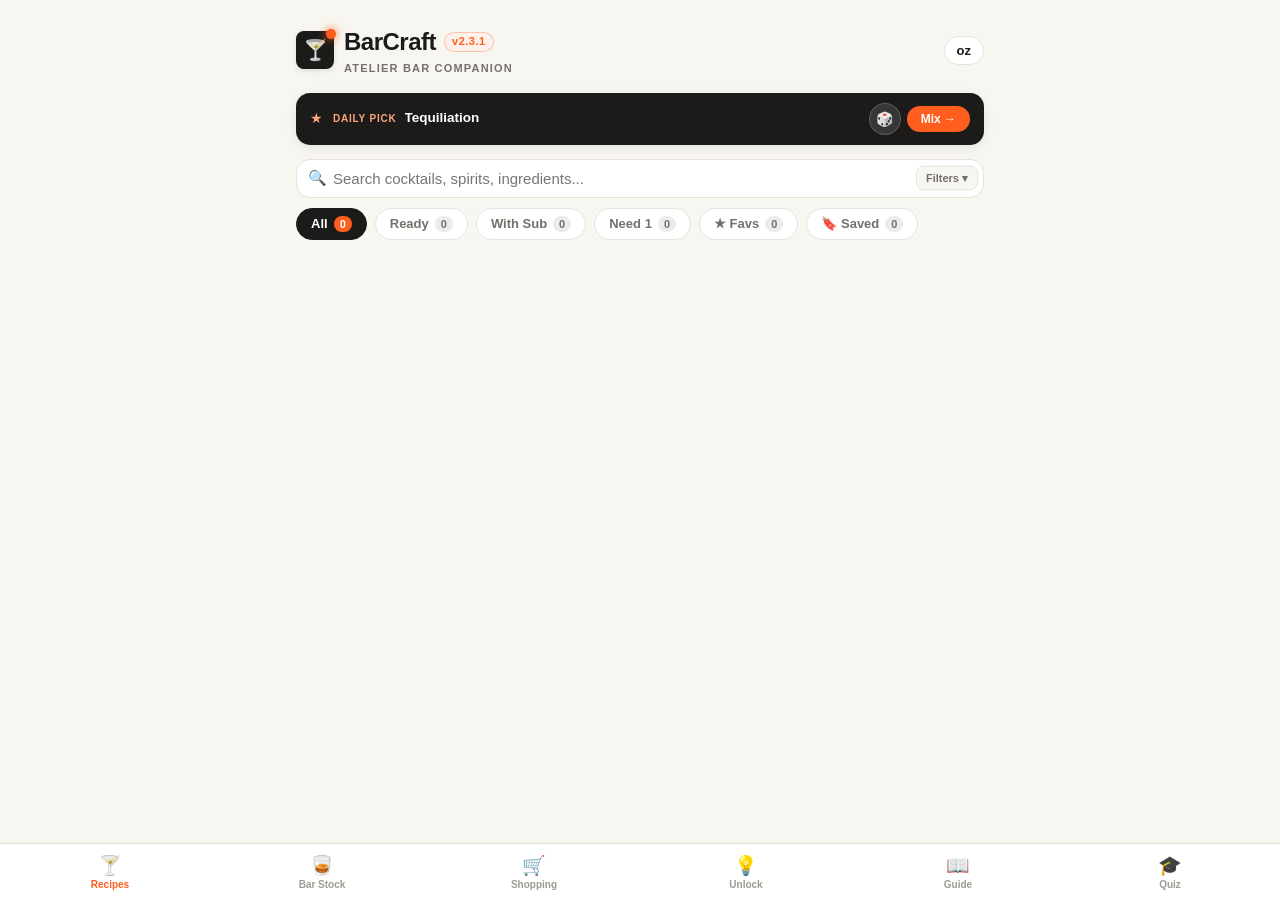
==== commit 6ef08174: "Add v2.3.1 streamlined minimalist UI with quiet typography, compact cards, and progressive disclosur" ====
--- a/index.html
+++ b/index.html
@@ -27,7 +27,7 @@
       <div class="brand-wrapper">
         <div class="brand-icon">🍸</div>
         <div>
-          <div class="brand-title">BarCraft <span class="brand-version">v2.3</span></div>
+          <div class="brand-title">BarCraft <span class="brand-version">v2.3.1</span></div>
           <div class="brand-subtitle">Atelier Bar Companion</div>
         </div>
       </div>
@@ -36,21 +36,19 @@
       </div>
     </header>
 
-    <!-- Daily Drink Hero Card (Revolving Daily Suggestion) -->
-    <section class="daily-drink-card" id="dailyDrinkCard">
-      <div class="daily-badge-row">
-        <span class="daily-tag">★ Daily Cocktail Pick</span>
-        <button class="shuffle-btn" id="dailyShuffleBtn" title="Get another recommendation">
-          <span>🎲</span> Surprise Me
-        </button>
-      </div>
-      <div class="daily-drink-title" id="dailyDrinkTitle">The Raspberry Mint Gin Sour</div>
-      <div class="daily-drink-summary" id="dailyDrinkSummary">Coupe Glass • London Dry Gin • Fresh Raspberries • Mint</div>
-      <div class="daily-card-footer">
-        <div class="daily-status-indicator" id="dailyStatusBadge">
-          <span class="status-pill can-make">✓ Can Make Now</span>
-        </div>
-        <button class="daily-btn" id="dailyMakeBtn">Mix This Drink →</button>
+    <!-- Compact Daily Spotlight Bar (Streamlined) -->
+    <section class="daily-spotlight-bar" id="dailyDrinkCard">
+      <div class="spotlight-left">
+        <span class="spotlight-star">★</span>
+        <div class="spotlight-info">
+          <span class="spotlight-label">Daily Pick</span>
+          <span class="spotlight-title" id="dailyDrinkTitle">The Raspberry Mint Gin Sour</span>
+        </div>
+      </div>
+      <div class="spotlight-actions">
+        <div id="dailyStatusBadge" style="display:none;"><span class="status-pill can-make">✓ Can Make</span></div>
+        <button class="spotlight-shuffle-btn" id="dailyShuffleBtn" title="Surprise Me (Random in-stock drink)">🎲</button>
+        <button class="spotlight-mix-btn" id="dailyMakeBtn">Mix →</button>
       </div>
     </section>
 
@@ -66,38 +64,39 @@
             type="search" 
             id="searchInput" 
             class="search-input" 
-            placeholder="Search cocktails, spirits, or ingredients..."
+            placeholder="Search cocktails, spirits, ingredients..."
             autocomplete="off"
             autocorrect="off"
             spellcheck="false"
           >
           <button id="clearSearchBtn" class="clear-search-btn" title="Clear">✕</button>
-        </div>
-
-        <!-- Primary Filter Chips -->
+          <button id="toggleFilterSheetBtn" class="filter-toggle-btn" title="Toggle Spirits & Categories">Filters ▾</button>
+        </div>
+
+        <!-- Primary Filter Chips (Streamlined Labels) -->
         <div class="filter-scroll-row">
           <button class="filter-chip active" data-filter="all">
-            All Drinks <span class="chip-count" id="countAll">0</span>
+            All <span class="chip-count" id="countAll">0</span>
           </button>
           <button class="filter-chip" data-filter="can-make">
-            ✓ Can Make <span class="chip-count" id="countCanMake">0</span>
+            Ready <span class="chip-count" id="countCanMake">0</span>
           </button>
           <button class="filter-chip" data-filter="substitutes">
-            🔄 Can Make (Sub) <span class="chip-count" id="countSubstitutes">0</span>
+            With Sub <span class="chip-count" id="countSubstitutes">0</span>
           </button>
           <button class="filter-chip" data-filter="missing-1">
-            Missing 1 Item <span class="chip-count" id="countMissing1">0</span>
+            Need 1 <span class="chip-count" id="countMissing1">0</span>
           </button>
           <button class="filter-chip" data-filter="favorites">
-            ★ Favorites <span class="chip-count" id="countFavorites">0</span>
+            ★ Favs <span class="chip-count" id="countFavorites">0</span>
           </button>
           <button class="filter-chip" data-filter="want-to-try">
-            🔖 Want to Try <span class="chip-count" id="countWantToTry">0</span>
-          </button>
-        </div>
-
-        <!-- Secondary Dropdowns -->
-        <div class="secondary-filters">
+            🔖 Saved <span class="chip-count" id="countWantToTry">0</span>
+          </button>
+        </div>
+
+        <!-- Secondary Dropdowns (Collapsible by default) -->
+        <div class="secondary-filters collapsed" id="secondaryFilters">
           <select id="spiritFilter" class="filter-select">
             <option value="all">All Base Spirits</option>
             <option value="whiskey">Bourbon / Rye / Scotch</option>
--- a/css/styles.css
+++ b/css/styles.css
@@ -311,26 +311,28 @@
 
 .search-input-wrapper {
   position: relative;
-  margin-bottom: 12px;
+  display: flex;
+  align-items: center;
+  margin-bottom: 10px;
 }
 
 .search-icon {
   position: absolute;
-  left: 14px;
+  left: 12px;
   top: 50%;
   transform: translateY(-50%);
   color: var(--text-muted);
-  font-size: 16px;
+  font-size: 15px;
   pointer-events: none;
 }
 
 .search-input {
   width: 100%;
-  padding: 12px 14px 12px 42px;
+  padding: 10px 84px 10px 36px;
   background-color: var(--surface-card);
   border: 1px solid var(--border-light);
   border-radius: var(--radius-md);
-  font-size: 16px; /* Prevents iOS Safari auto-zoom! */
+  font-size: 15px; /* iOS Safari zoom prevention */
   color: var(--text-primary);
   outline: none;
   transition: border-color 0.2s ease, box-shadow 0.2s ease;
@@ -343,15 +345,44 @@
 
 .clear-search-btn {
   position: absolute;
-  right: 12px;
+  right: 76px;
   top: 50%;
   transform: translateY(-50%);
   background: none;
   border: none;
   color: var(--text-muted);
-  font-size: 18px;
+  font-size: 16px;
   cursor: pointer;
   display: none;
+  padding: 4px;
+}
+
+.filter-toggle-btn {
+  position: absolute;
+  right: 6px;
+  top: 50%;
+  transform: translateY(-50%);
+  background-color: var(--bg-cream);
+  border: 1px solid var(--border-light);
+  color: var(--text-secondary);
+  font-size: 11px;
+  font-weight: 700;
+  padding: 5px 9px;
+  border-radius: var(--radius-sm);
+  cursor: pointer;
+  transition: all 0.15s ease;
+  white-space: nowrap;
+}
+
+.filter-toggle-btn:hover {
+  border-color: var(--text-primary);
+  color: var(--text-primary);
+}
+
+.filter-toggle-btn.has-filter {
+  background-color: var(--accent-orange-light);
+  color: var(--accent-orange);
+  border-color: var(--accent-orange);
 }
 
 /* Filter Chips / Horizontal Scroll */
@@ -409,6 +440,10 @@
   display: flex;
   gap: 8px;
   margin-top: 10px;
+}
+
+.secondary-filters.collapsed {
+  display: none;
 }
 
 .filter-select {
@@ -2577,3 +2612,310 @@
   70% { transform: scale(1.1); }
   100% { transform: scale(1); opacity: 1; }
 }
+
+/* ==========================================================================
+   v2.3.1 Minimalist & Streamlined Interface Styles
+   Reduces visual noise, declutters text density, and uses progressive disclosure
+   ========================================================================== */
+
+/* Compact Daily Spotlight Bar */
+.daily-spotlight-bar {
+  background: #1C1B1A;
+  color: #FFFFFF;
+  border-radius: var(--radius-md);
+  padding: 10px 14px;
+  margin-bottom: 14px;
+  display: flex;
+  justify-content: space-between;
+  align-items: center;
+  gap: 12px;
+  box-shadow: 0 3px 12px rgba(0, 0, 0, 0.08);
+}
+
+.spotlight-left {
+  display: flex;
+  align-items: center;
+  gap: 10px;
+  min-width: 0;
+}
+
+.spotlight-star {
+  color: #FFA57D;
+  font-size: 14px;
+  flex-shrink: 0;
+}
+
+.spotlight-info {
+  display: flex;
+  align-items: baseline;
+  gap: 8px;
+  min-width: 0;
+}
+
+.spotlight-label {
+  font-size: 10px;
+  font-weight: 800;
+  text-transform: uppercase;
+  letter-spacing: 0.8px;
+  color: #FFA57D;
+  flex-shrink: 0;
+}
+
+.spotlight-title {
+  font-size: 13.5px;
+  font-weight: 700;
+  white-space: nowrap;
+  overflow: hidden;
+  text-overflow: ellipsis;
+  color: #FFFFFF;
+}
+
+.spotlight-actions {
+  display: flex;
+  align-items: center;
+  gap: 6px;
+  flex-shrink: 0;
+}
+
+.spotlight-shuffle-btn {
+  background: rgba(255, 255, 255, 0.12);
+  border: 1px solid rgba(255, 255, 255, 0.18);
+  color: #FFFFFF;
+  width: 32px;
+  height: 32px;
+  border-radius: var(--radius-pill);
+  display: flex;
+  align-items: center;
+  justify-content: center;
+  cursor: pointer;
+  font-size: 14px;
+  transition: all 0.2s ease;
+}
+
+.spotlight-shuffle-btn:hover {
+  background: var(--accent-orange);
+  border-color: var(--accent-orange);
+}
+
+.spotlight-mix-btn {
+  background: var(--accent-orange);
+  color: #FFFFFF;
+  border: none;
+  padding: 6px 14px;
+  border-radius: var(--radius-pill);
+  font-size: 12px;
+  font-weight: 700;
+  cursor: pointer;
+  transition: all 0.2s ease;
+}
+
+.spotlight-mix-btn:hover {
+  background: var(--accent-orange-hover);
+}
+
+/* Minimalist Recipe Cards (Quiet, Elegant, Scannable) */
+.recipe-card.minimal-card {
+  background: var(--surface-card);
+  border: 1px solid var(--border-light);
+  border-radius: var(--radius-md);
+  padding: 13px 15px;
+  margin-bottom: 9px;
+  cursor: pointer;
+  transition: transform 0.15s ease, box-shadow 0.15s ease, border-color 0.15s ease;
+  box-shadow: 0 1px 4px rgba(0, 0, 0, 0.02);
+}
+
+.recipe-card.minimal-card:hover {
+  transform: translateY(-1px);
+  box-shadow: 0 4px 14px rgba(0, 0, 0, 0.05);
+  border-color: #D6D2CA;
+}
+
+.recipe-card.minimal-card:active {
+  transform: scale(0.99);
+}
+
+.minimal-card-top {
+  display: flex;
+  justify-content: space-between;
+  align-items: baseline;
+  gap: 10px;
+  margin-bottom: 5px;
+}
+
+.minimal-card-title {
+  font-size: 15.5px;
+  font-weight: 700;
+  color: var(--text-primary);
+  line-height: 1.25;
+  letter-spacing: -0.2px;
+}
+
+.minimal-card-actions {
+  display: flex;
+  align-items: center;
+  gap: 8px;
+  flex-shrink: 0;
+}
+
+/* Minimal Status Indicators */
+.minimal-status {
+  font-size: 11px;
+  font-weight: 700;
+  padding: 2px 7px;
+  border-radius: var(--radius-pill);
+  letter-spacing: 0.2px;
+  white-space: nowrap;
+}
+
+.minimal-status.ready {
+  background-color: #E8F5E9;
+  color: #2E7D32;
+  border: 1px solid rgba(46, 125, 50, 0.25);
+}
+
+.minimal-status.sub {
+  background-color: #FFF3E0;
+  color: #D84315;
+  border: 1px solid rgba(216, 67, 21, 0.25);
+}
+
+.minimal-status.need1 {
+  background-color: var(--accent-orange-light);
+  color: var(--accent-orange);
+  border: 1px solid rgba(255, 94, 30, 0.25);
+}
+
+.minimal-status.missing {
+  background-color: var(--bg-cream-darker);
+  color: var(--text-secondary);
+}
+
+/* Typographical Ingredients Phrase */
+.minimal-card-ingredients {
+  font-size: 13px;
+  color: var(--text-secondary);
+  line-height: 1.4;
+  margin-bottom: 5px;
+}
+
+.ing-phrase {
+  display: inline;
+}
+
+.ing-phrase.missing {
+  color: #C62828;
+  opacity: 0.85;
+}
+
+.ing-phrase.sub {
+  color: #D84315;
+  font-weight: 600;
+}
+
+.ing-bullet {
+  margin: 0 5px;
+  color: var(--border-light);
+  font-size: 11px;
+}
+
+.minimal-subnote {
+  font-size: 11px;
+  color: #D84315;
+  font-weight: 600;
+  margin-bottom: 5px;
+  display: flex;
+  align-items: center;
+  gap: 4px;
+}
+
+.minimal-card-footer {
+  display: flex;
+  align-items: center;
+  gap: 6px;
+  font-size: 11.5px;
+  color: var(--text-muted);
+}
+
+/* Minimalist Collapsible Details (Progressive Disclosure) */
+.sub-details-toggle,
+.technique-details,
+.inv-guide-details {
+  margin-top: 6px;
+  border: none;
+  background: transparent;
+}
+
+.sub-details-summary,
+.technique-summary,
+.inv-guide-summary {
+  font-size: 11.5px;
+  font-weight: 700;
+  color: var(--text-muted);
+  cursor: pointer;
+  list-style: none;
+  display: inline-flex;
+  align-items: center;
+  gap: 4px;
+  padding: 2px 0;
+  transition: color 0.15s ease;
+  user-select: none;
+}
+
+.sub-details-summary::-webkit-details-marker,
+.technique-summary::-webkit-details-marker,
+.inv-guide-summary::-webkit-details-marker {
+  display: none;
+}
+
+.sub-details-summary:hover,
+.technique-summary:hover,
+.inv-guide-summary:hover {
+  color: var(--accent-orange);
+}
+
+.technique-details[open] .technique-summary,
+.sub-details-toggle[open] .sub-details-summary,
+.inv-guide-details[open] .inv-guide-summary {
+  color: var(--accent-orange);
+  margin-bottom: 6px;
+}
+
+.inv-item-meta-line {
+  display: flex;
+  align-items: center;
+  gap: 6px;
+  font-size: 12px;
+  color: var(--text-secondary);
+  margin-top: 2px;
+}
+
+.inv-price-tag {
+  font-size: 11px;
+  font-weight: 700;
+  color: #2E7D32;
+  background-color: #E8F5E9;
+  padding: 1px 6px;
+  border-radius: var(--radius-pill);
+}
+
+.inv-benchmark-text {
+  color: var(--text-muted);
+  font-size: 11.5px;
+  font-style: italic;
+  overflow: hidden;
+  text-overflow: ellipsis;
+  white-space: nowrap;
+  max-width: 220px;
+}
+
+.inv-guide-text {
+  font-size: 11.5px;
+  line-height: 1.4;
+  color: var(--text-secondary);
+  background-color: #F7F5EE;
+  padding: 6px 10px;
+  border-radius: var(--radius-sm);
+  margin-top: 4px;
+  border-left: 3px solid var(--accent-orange);
+}
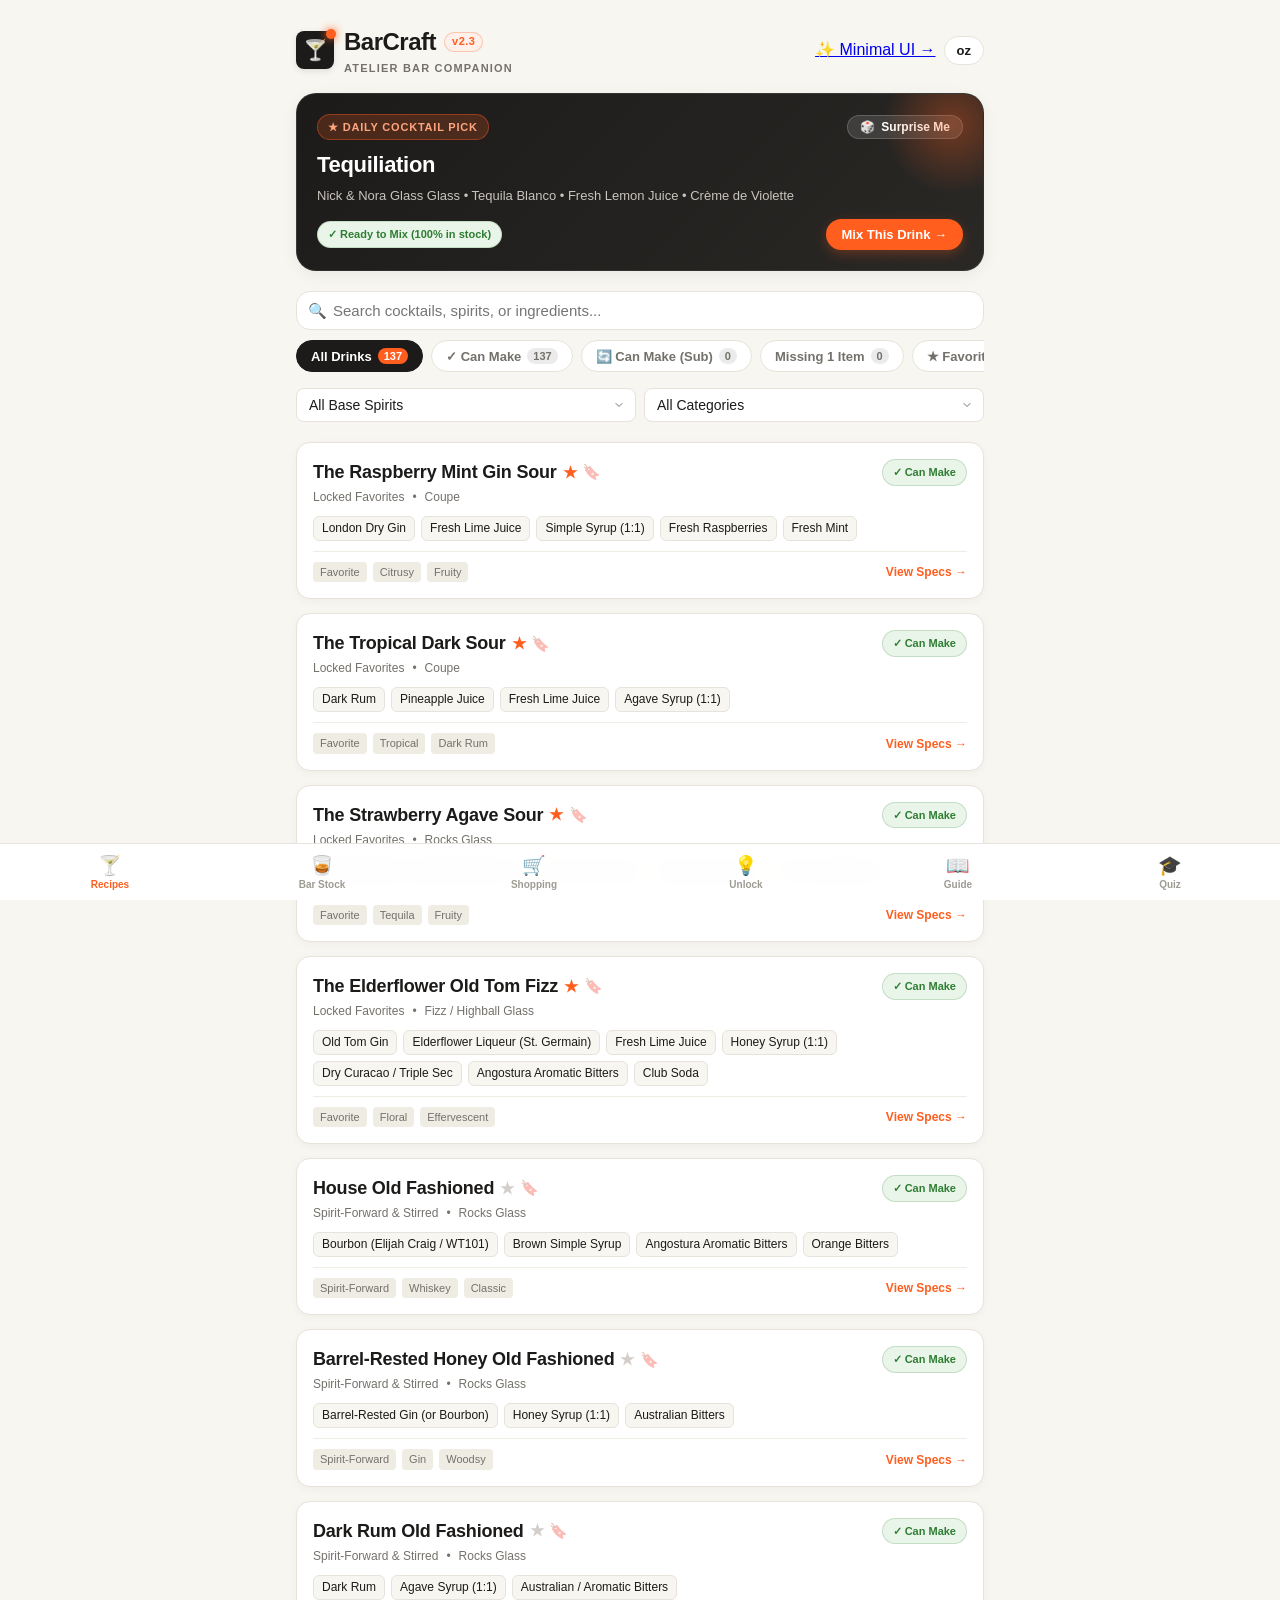
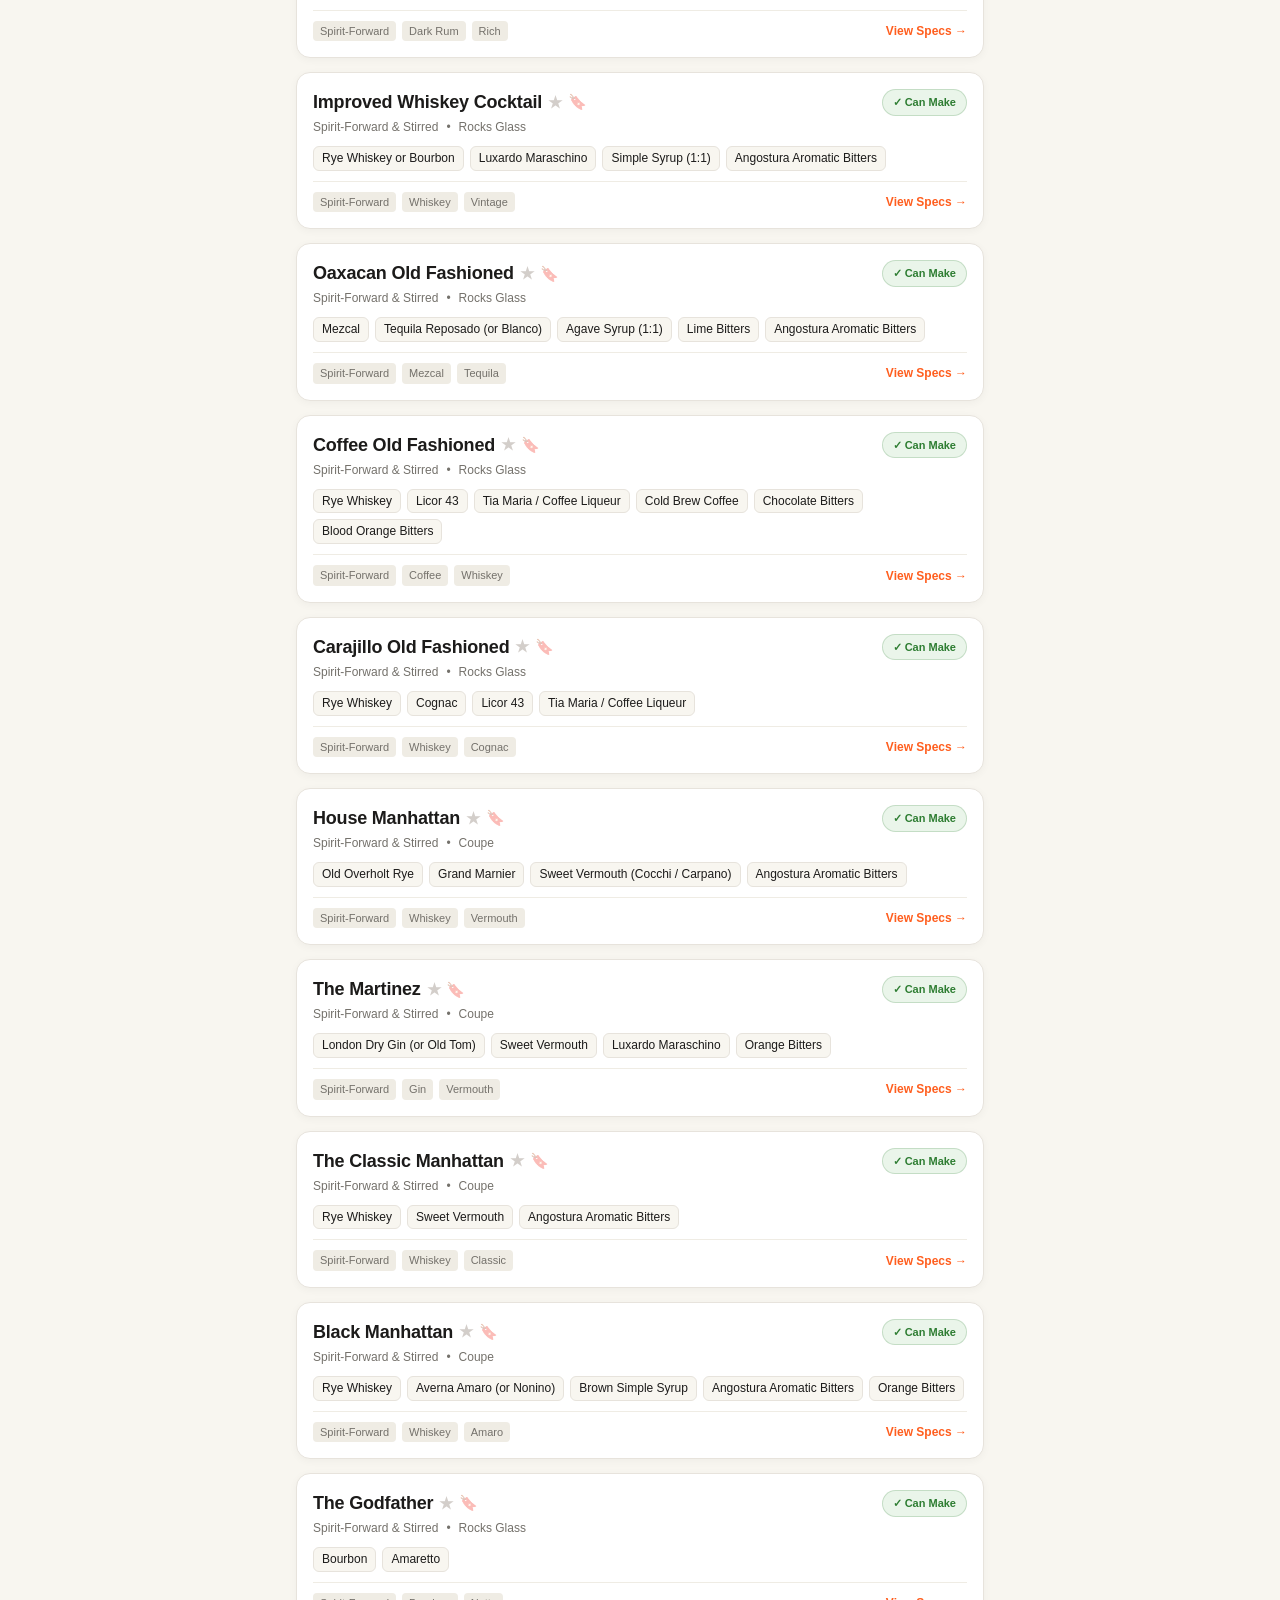
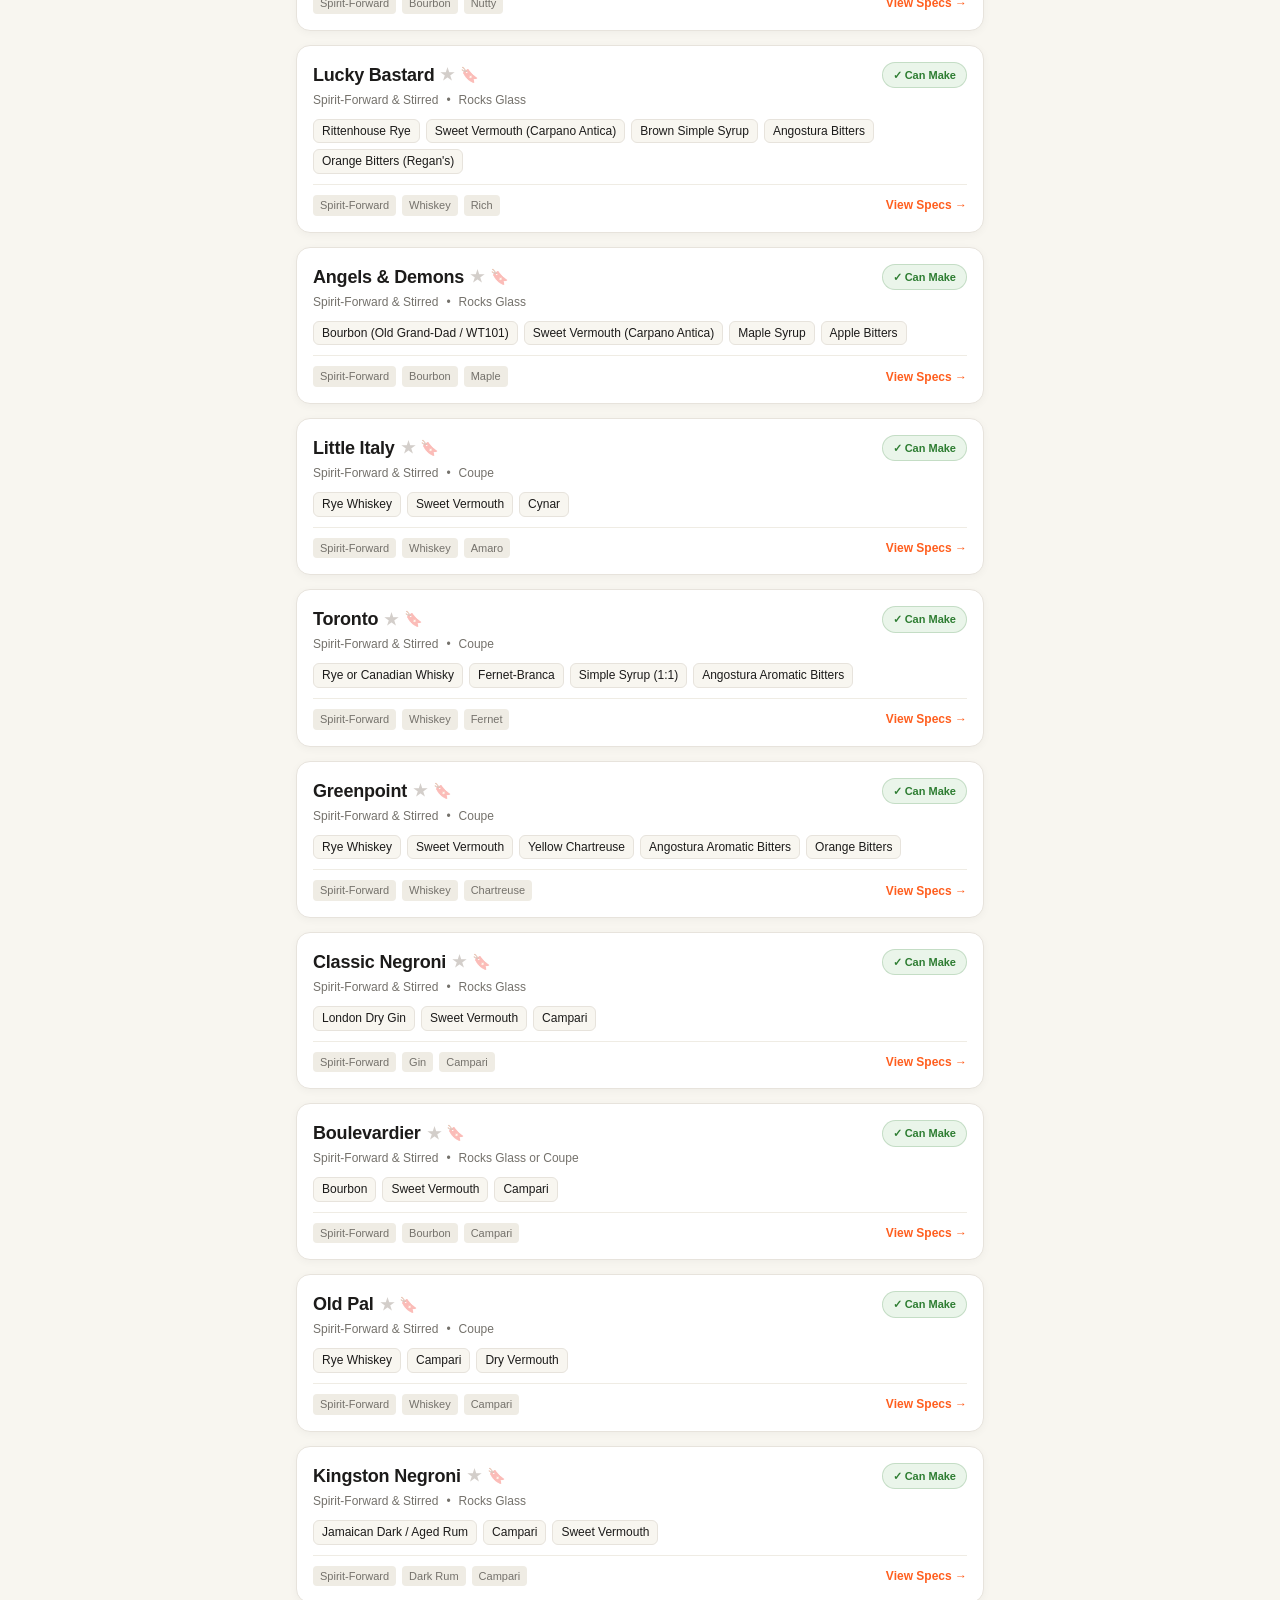
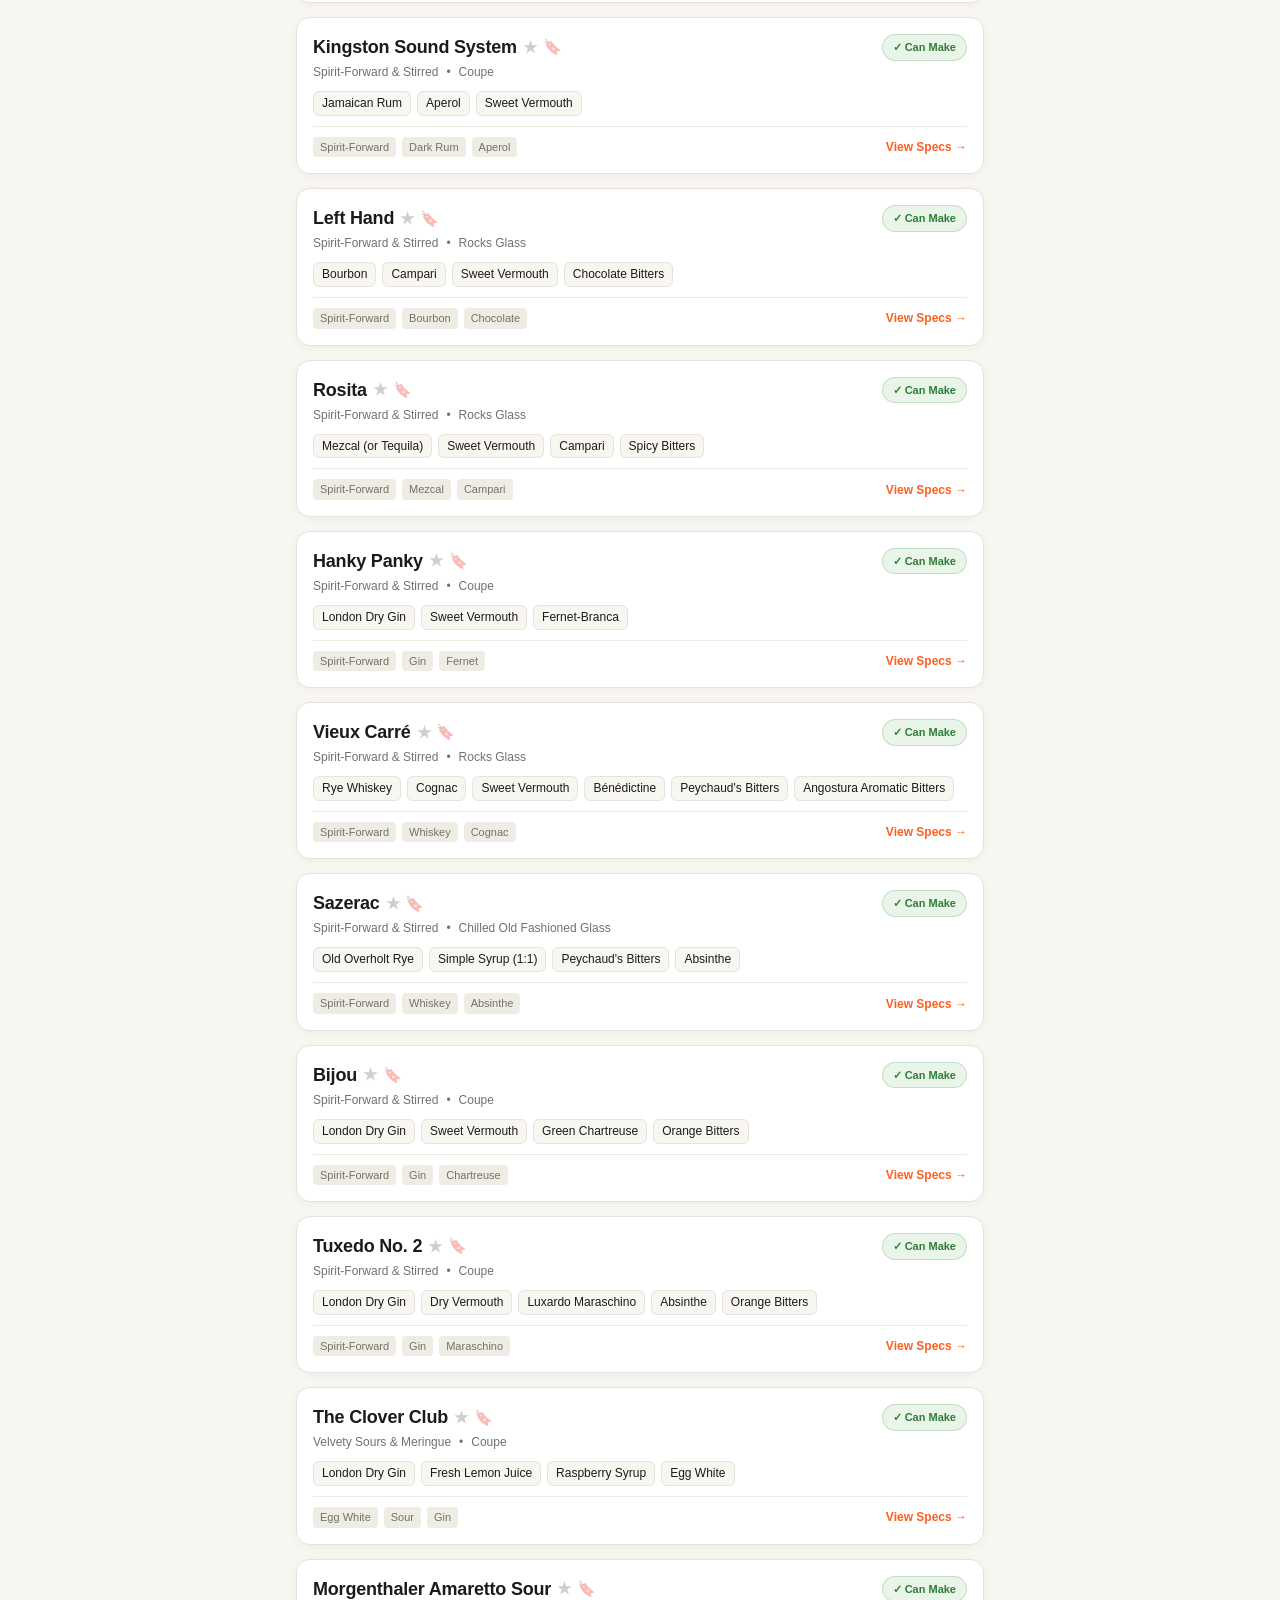
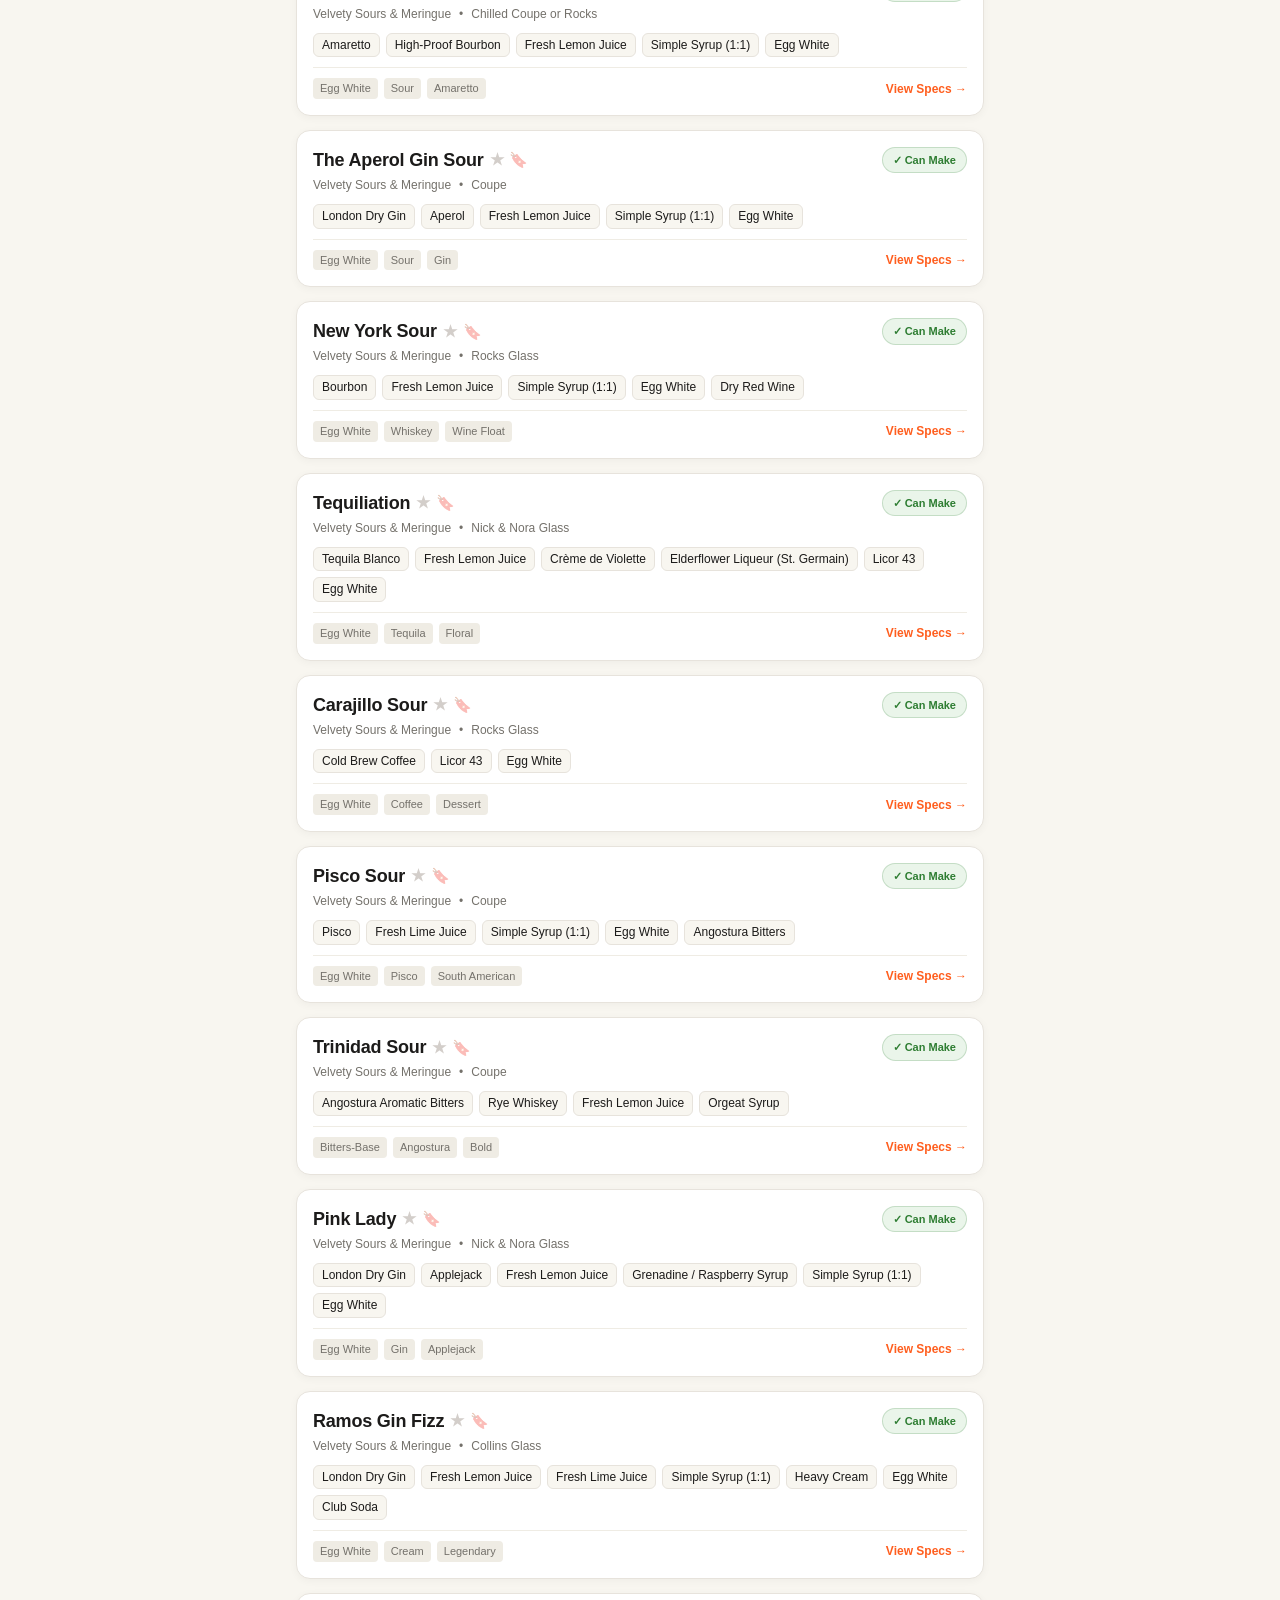
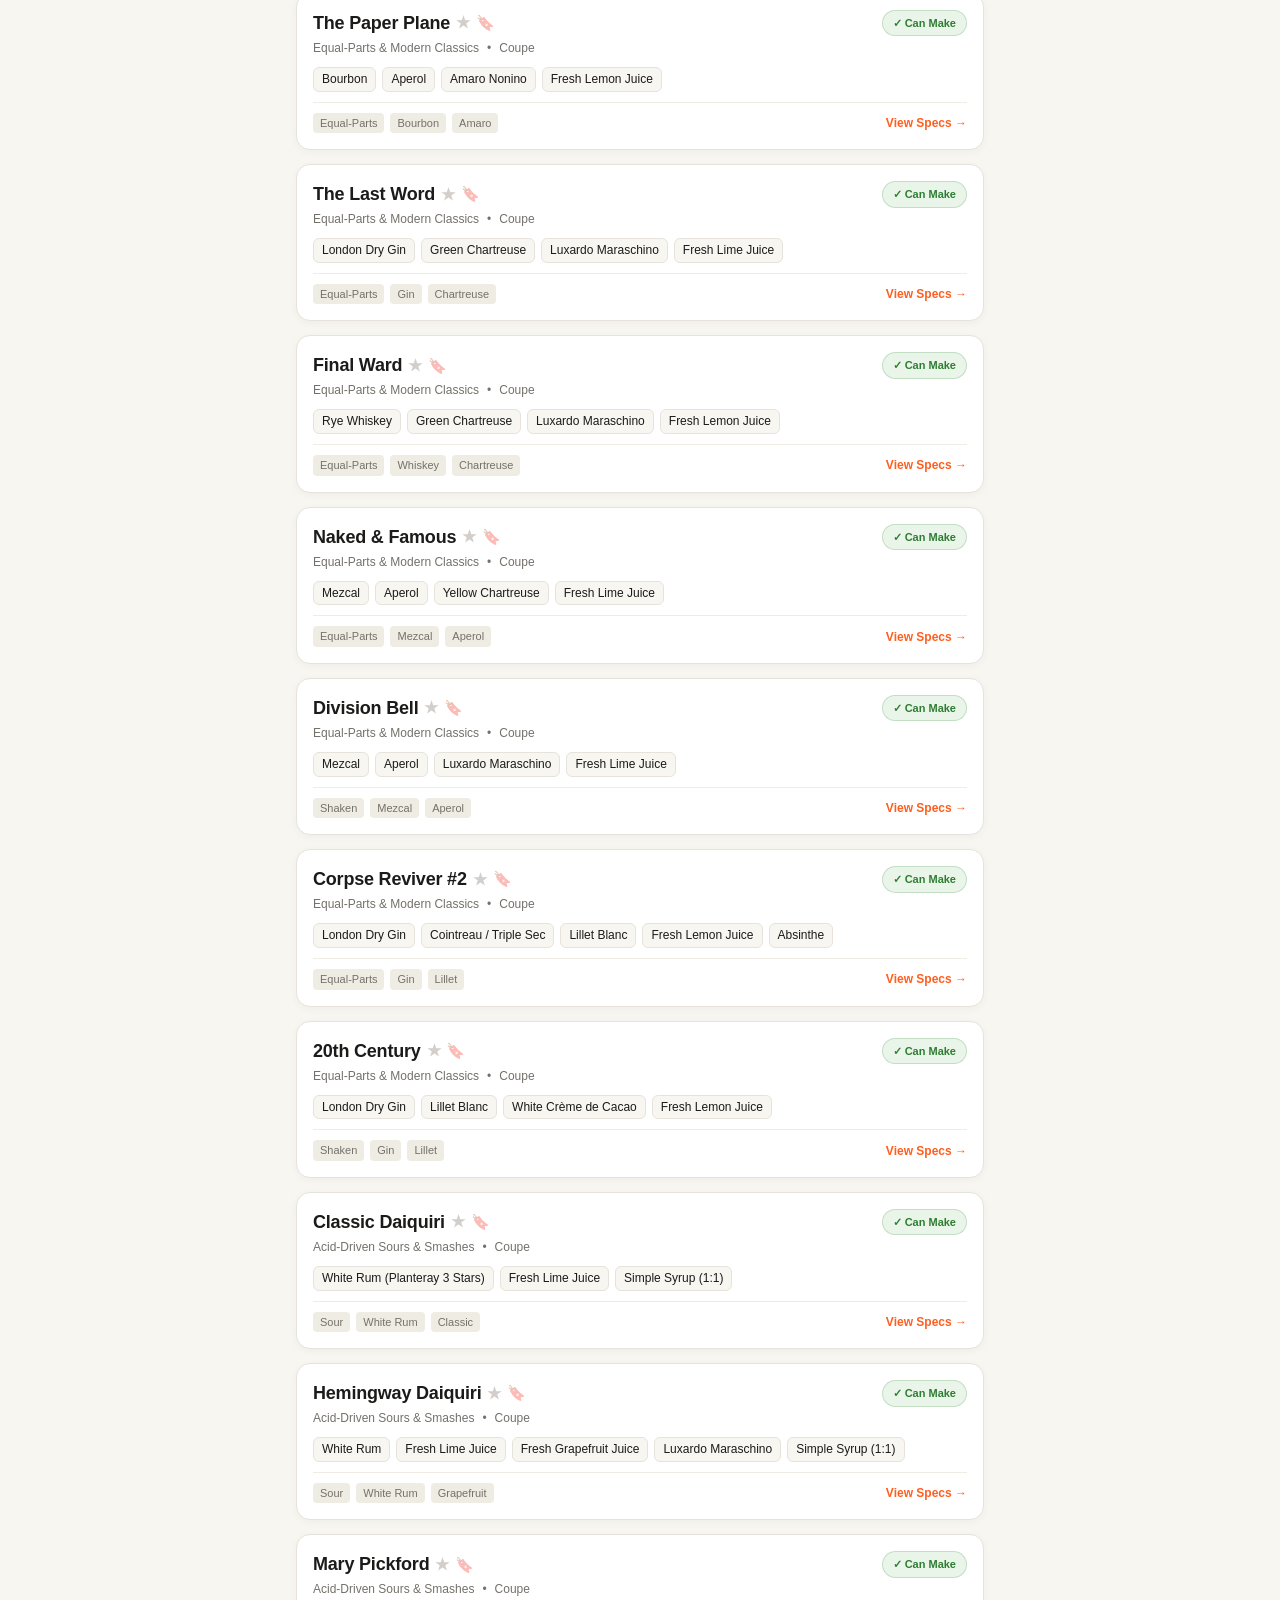
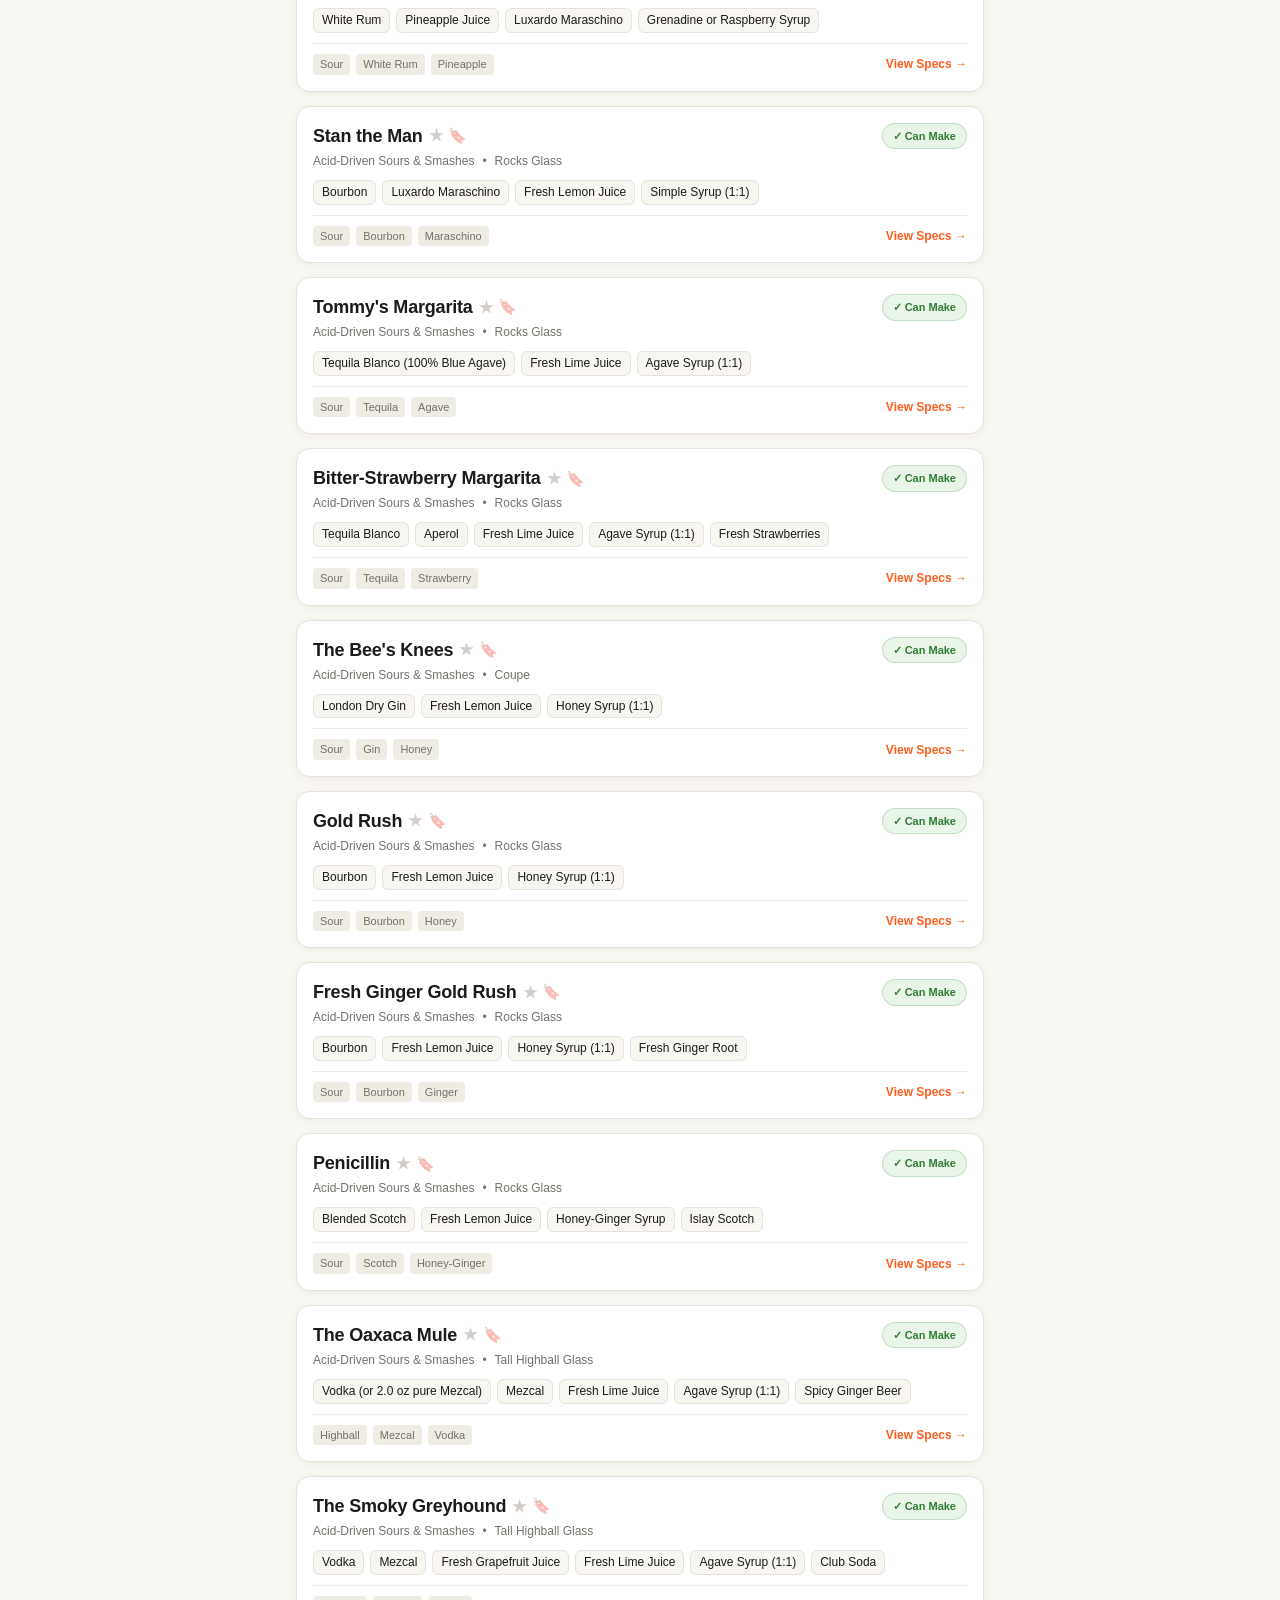
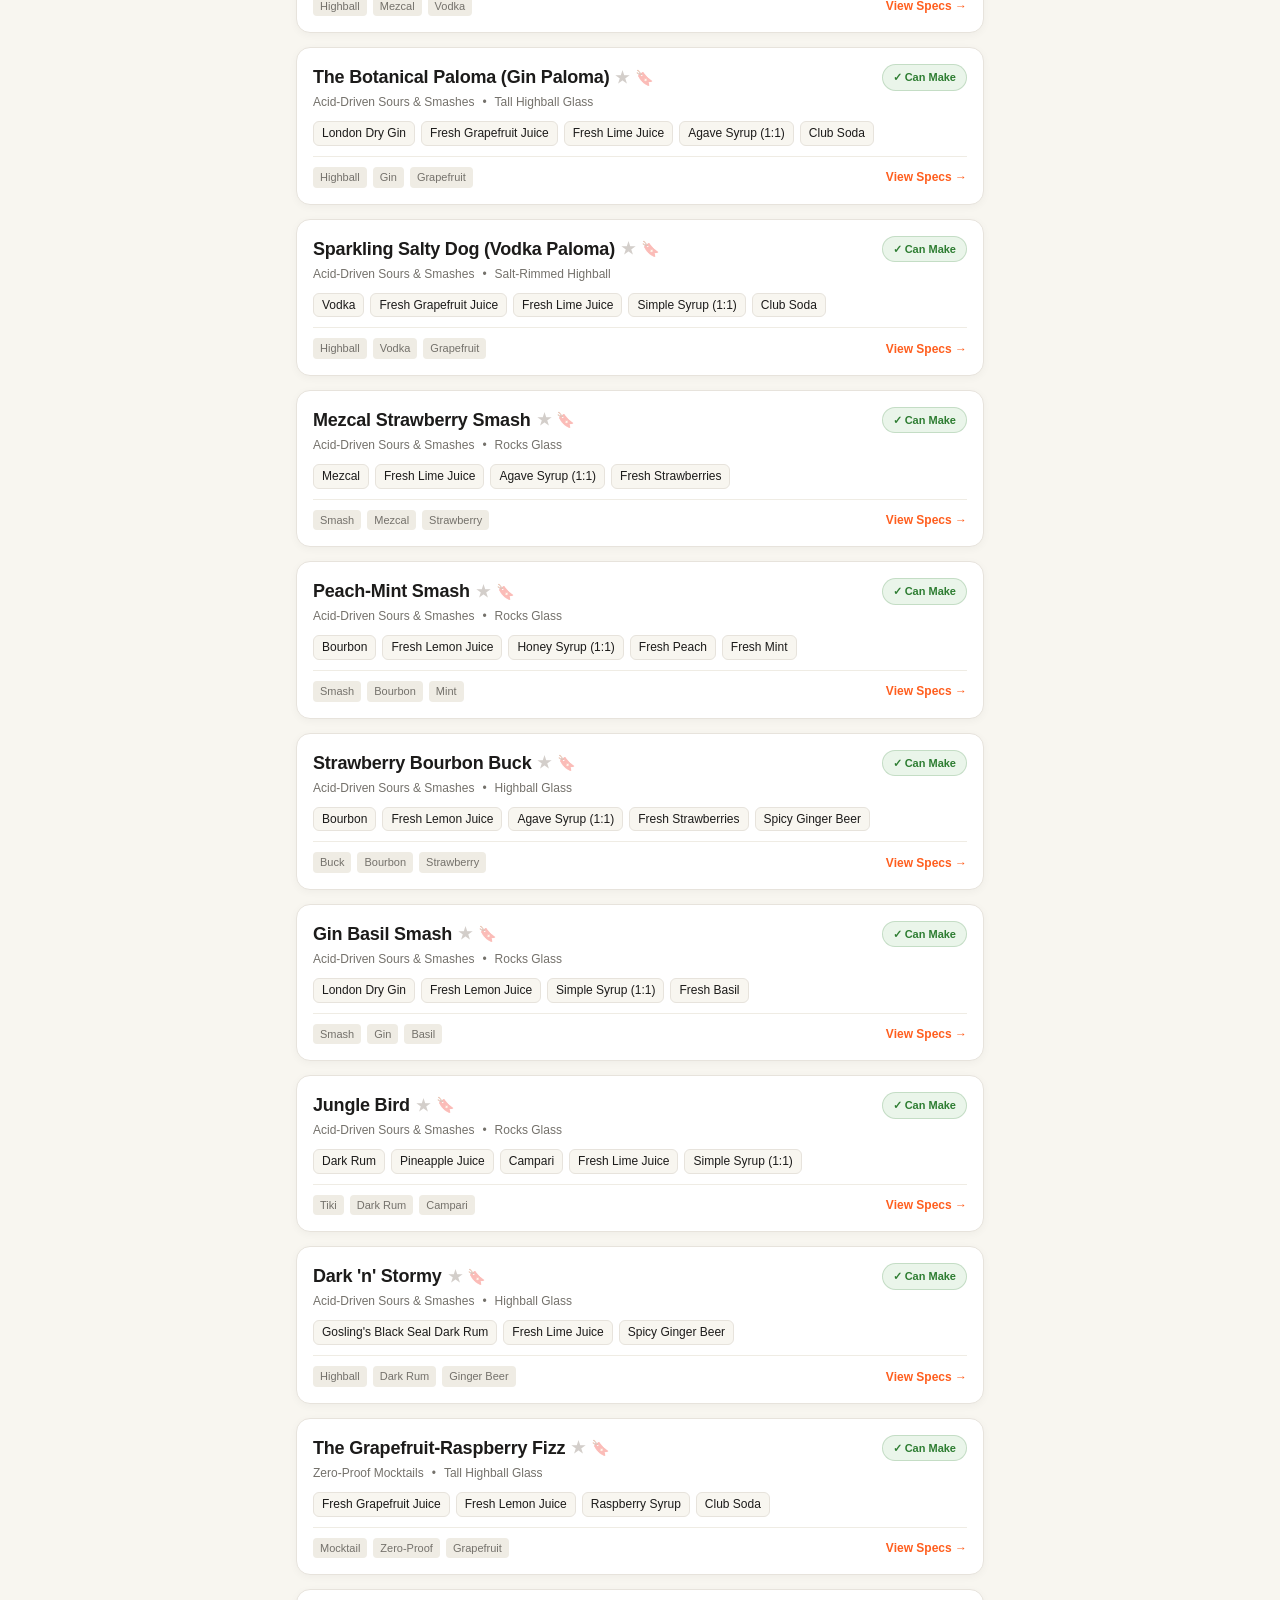
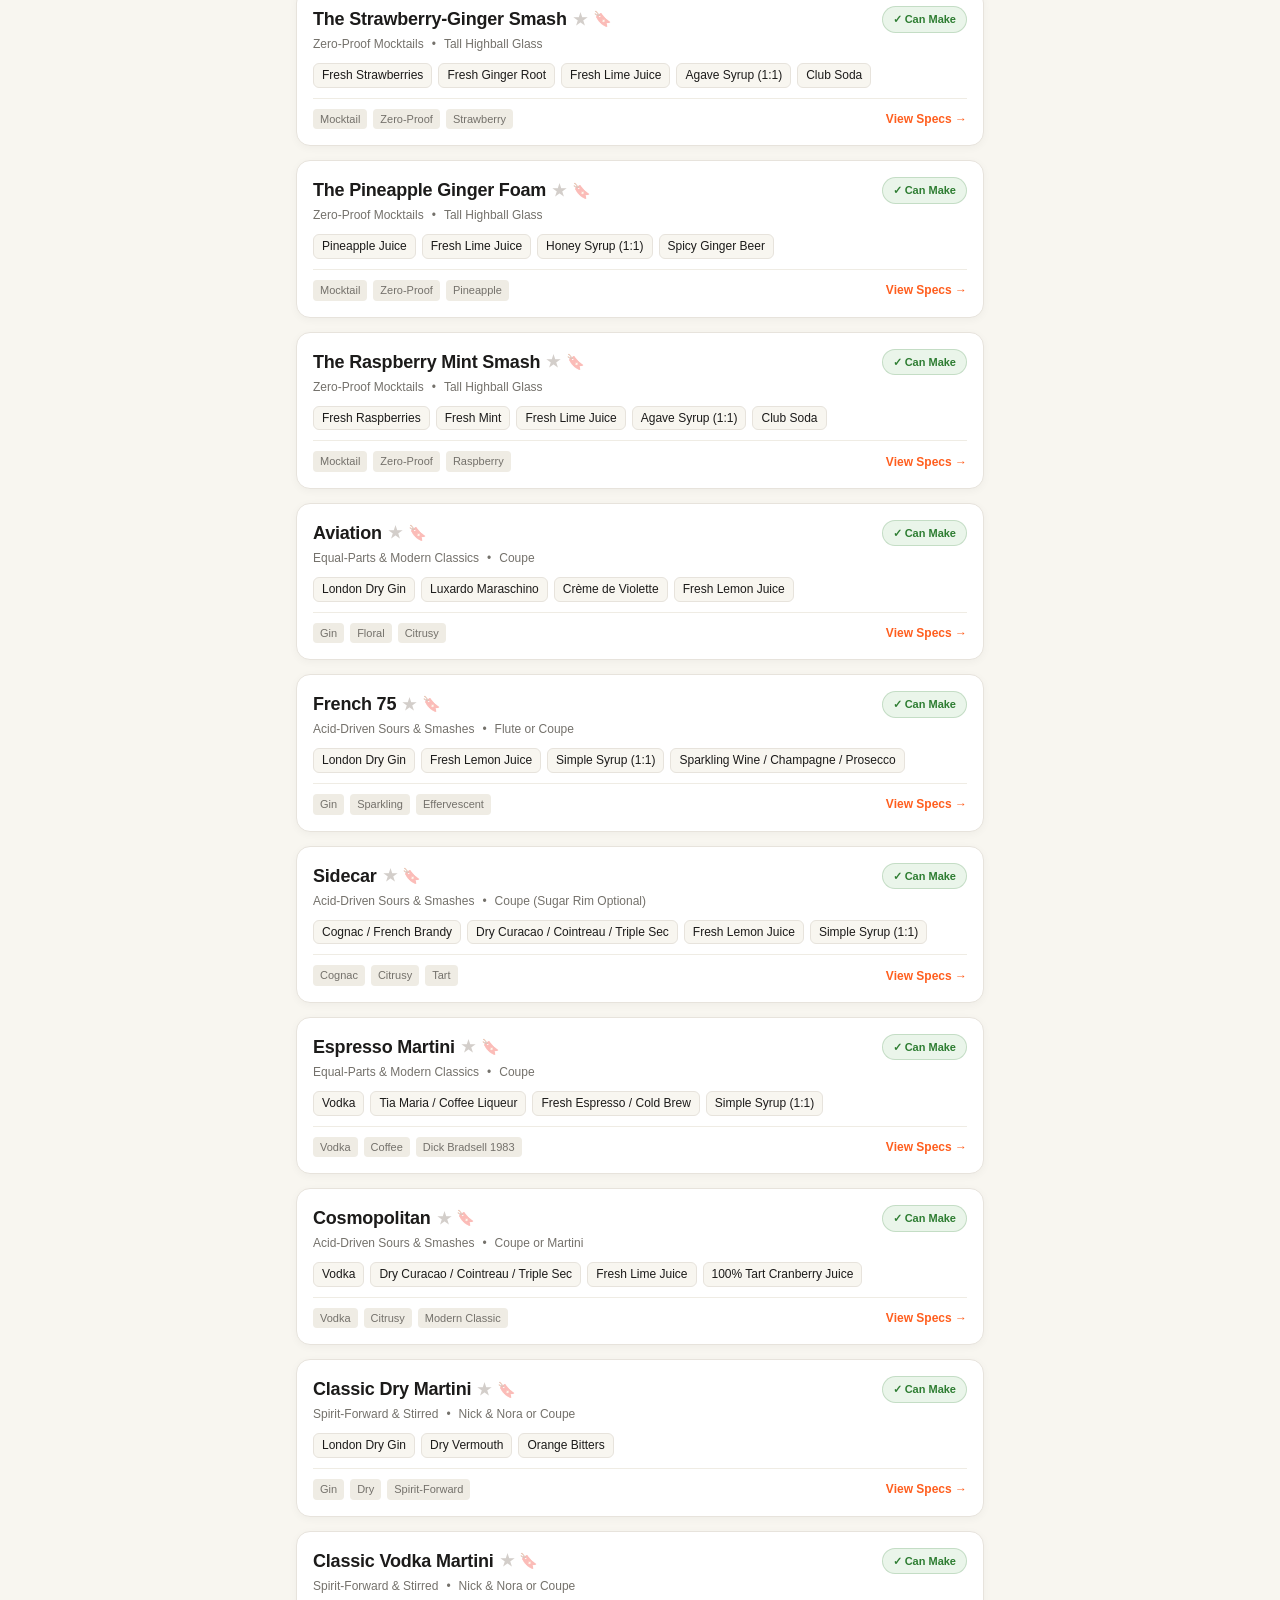
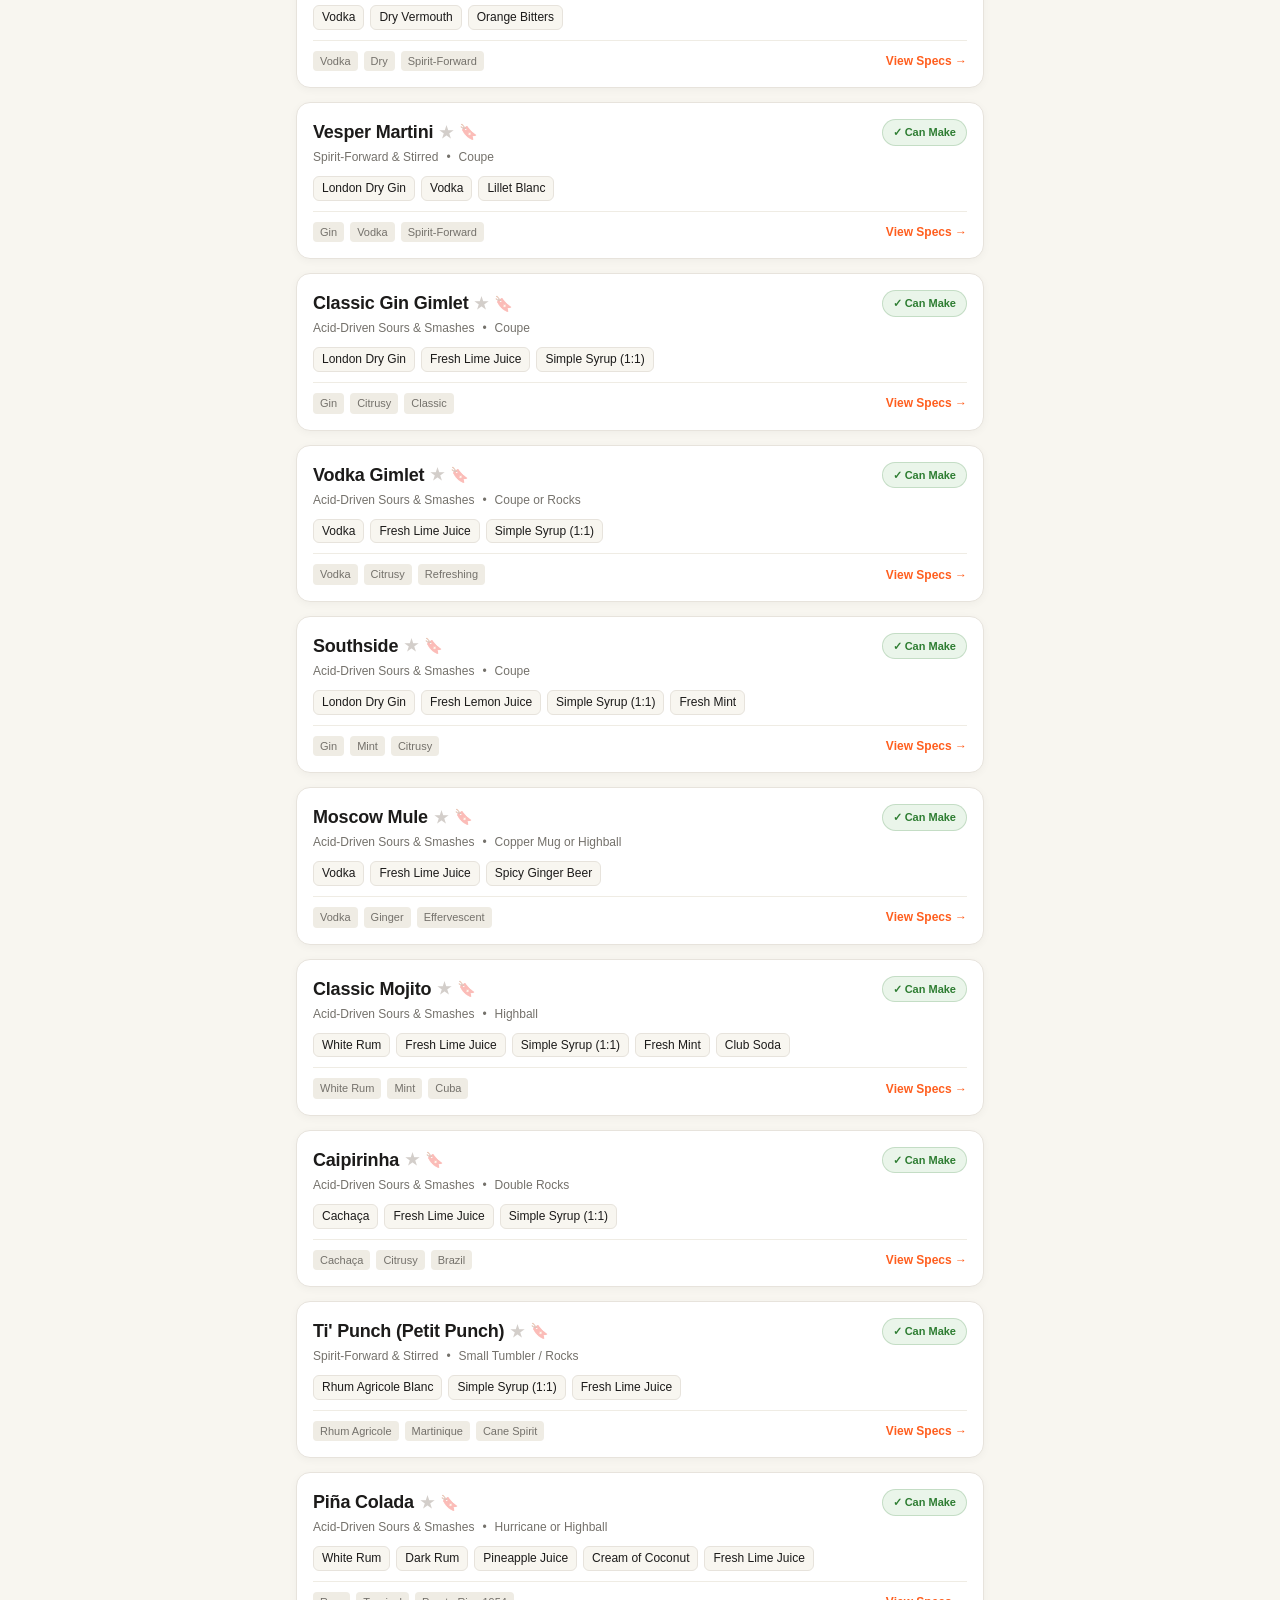
==== commit c6a1f2ec: "Fix minimal UI initialization bug, add null checks to renderDailyDrink, and update SW to v2.3.2 with" ====
--- a/index.html
+++ b/index.html
@@ -27,28 +27,31 @@
       <div class="brand-wrapper">
         <div class="brand-icon">🍸</div>
         <div>
-          <div class="brand-title">BarCraft <span class="brand-version">v2.3.1</span></div>
+          <div class="brand-title">BarCraft <span class="brand-version">v2.3</span></div>
           <div class="brand-subtitle">Atelier Bar Companion</div>
         </div>
       </div>
       <div class="header-actions">
+        <a href="./minimal/" class="mode-switch-btn" title="Try Streamlined Minimalist View">✨ Minimal UI →</a>
         <button class="unit-toggle-btn" id="unitToggle" title="Toggle Units (oz / ml)">oz</button>
       </div>
     </header>
 
-    <!-- Compact Daily Spotlight Bar (Streamlined) -->
-    <section class="daily-spotlight-bar" id="dailyDrinkCard">
-      <div class="spotlight-left">
-        <span class="spotlight-star">★</span>
-        <div class="spotlight-info">
-          <span class="spotlight-label">Daily Pick</span>
-          <span class="spotlight-title" id="dailyDrinkTitle">The Raspberry Mint Gin Sour</span>
-        </div>
-      </div>
-      <div class="spotlight-actions">
-        <div id="dailyStatusBadge" style="display:none;"><span class="status-pill can-make">✓ Can Make</span></div>
-        <button class="spotlight-shuffle-btn" id="dailyShuffleBtn" title="Surprise Me (Random in-stock drink)">🎲</button>
-        <button class="spotlight-mix-btn" id="dailyMakeBtn">Mix →</button>
+    <!-- Daily Drink Hero Card (Revolving Daily Suggestion) -->
+    <section class="daily-drink-card" id="dailyDrinkCard">
+      <div class="daily-badge-row">
+        <span class="daily-tag">★ Daily Cocktail Pick</span>
+        <button class="shuffle-btn" id="dailyShuffleBtn" title="Get another recommendation">
+          <span>🎲</span> Surprise Me
+        </button>
+      </div>
+      <div class="daily-drink-title" id="dailyDrinkTitle">The Raspberry Mint Gin Sour</div>
+      <div class="daily-drink-summary" id="dailyDrinkSummary">Coupe Glass • London Dry Gin • Fresh Raspberries • Mint</div>
+      <div class="daily-card-footer">
+        <div class="daily-status-indicator" id="dailyStatusBadge">
+          <span class="status-pill can-make">✓ Can Make Now</span>
+        </div>
+        <button class="daily-btn" id="dailyMakeBtn">Mix This Drink →</button>
       </div>
     </section>
 
@@ -64,39 +67,38 @@
             type="search" 
             id="searchInput" 
             class="search-input" 
-            placeholder="Search cocktails, spirits, ingredients..."
+            placeholder="Search cocktails, spirits, or ingredients..."
             autocomplete="off"
             autocorrect="off"
             spellcheck="false"
           >
           <button id="clearSearchBtn" class="clear-search-btn" title="Clear">✕</button>
-          <button id="toggleFilterSheetBtn" class="filter-toggle-btn" title="Toggle Spirits & Categories">Filters ▾</button>
-        </div>
-
-        <!-- Primary Filter Chips (Streamlined Labels) -->
+        </div>
+
+        <!-- Primary Filter Chips -->
         <div class="filter-scroll-row">
           <button class="filter-chip active" data-filter="all">
-            All <span class="chip-count" id="countAll">0</span>
+            All Drinks <span class="chip-count" id="countAll">0</span>
           </button>
           <button class="filter-chip" data-filter="can-make">
-            Ready <span class="chip-count" id="countCanMake">0</span>
+            ✓ Can Make <span class="chip-count" id="countCanMake">0</span>
           </button>
           <button class="filter-chip" data-filter="substitutes">
-            With Sub <span class="chip-count" id="countSubstitutes">0</span>
+            🔄 Can Make (Sub) <span class="chip-count" id="countSubstitutes">0</span>
           </button>
           <button class="filter-chip" data-filter="missing-1">
-            Need 1 <span class="chip-count" id="countMissing1">0</span>
+            Missing 1 Item <span class="chip-count" id="countMissing1">0</span>
           </button>
           <button class="filter-chip" data-filter="favorites">
-            ★ Favs <span class="chip-count" id="countFavorites">0</span>
+            ★ Favorites <span class="chip-count" id="countFavorites">0</span>
           </button>
           <button class="filter-chip" data-filter="want-to-try">
-            🔖 Saved <span class="chip-count" id="countWantToTry">0</span>
-          </button>
-        </div>
-
-        <!-- Secondary Dropdowns (Collapsible by default) -->
-        <div class="secondary-filters collapsed" id="secondaryFilters">
+            🔖 Want to Try <span class="chip-count" id="countWantToTry">0</span>
+          </button>
+        </div>
+
+        <!-- Secondary Dropdowns -->
+        <div class="secondary-filters" id="secondaryFilters">
           <select id="spiritFilter" class="filter-select">
             <option value="all">All Base Spirits</option>
             <option value="whiskey">Bourbon / Rye / Scotch</option>
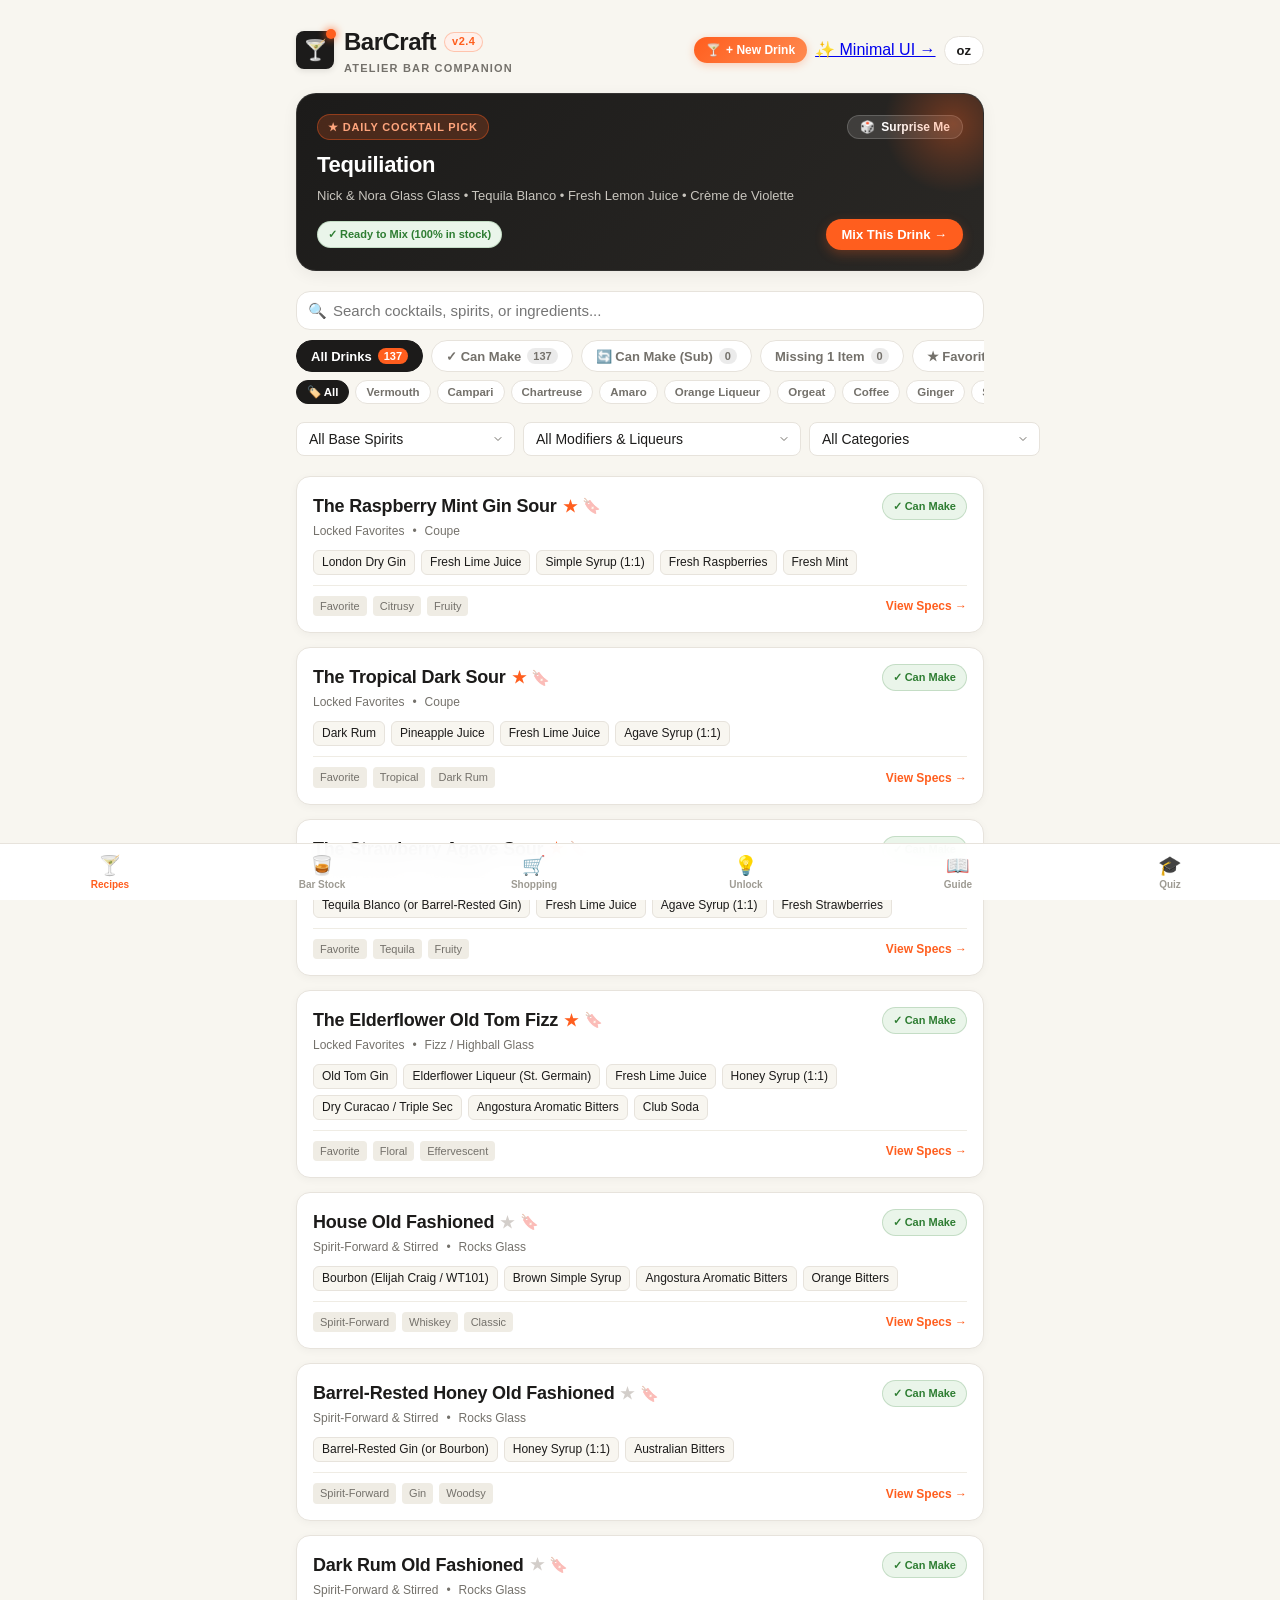
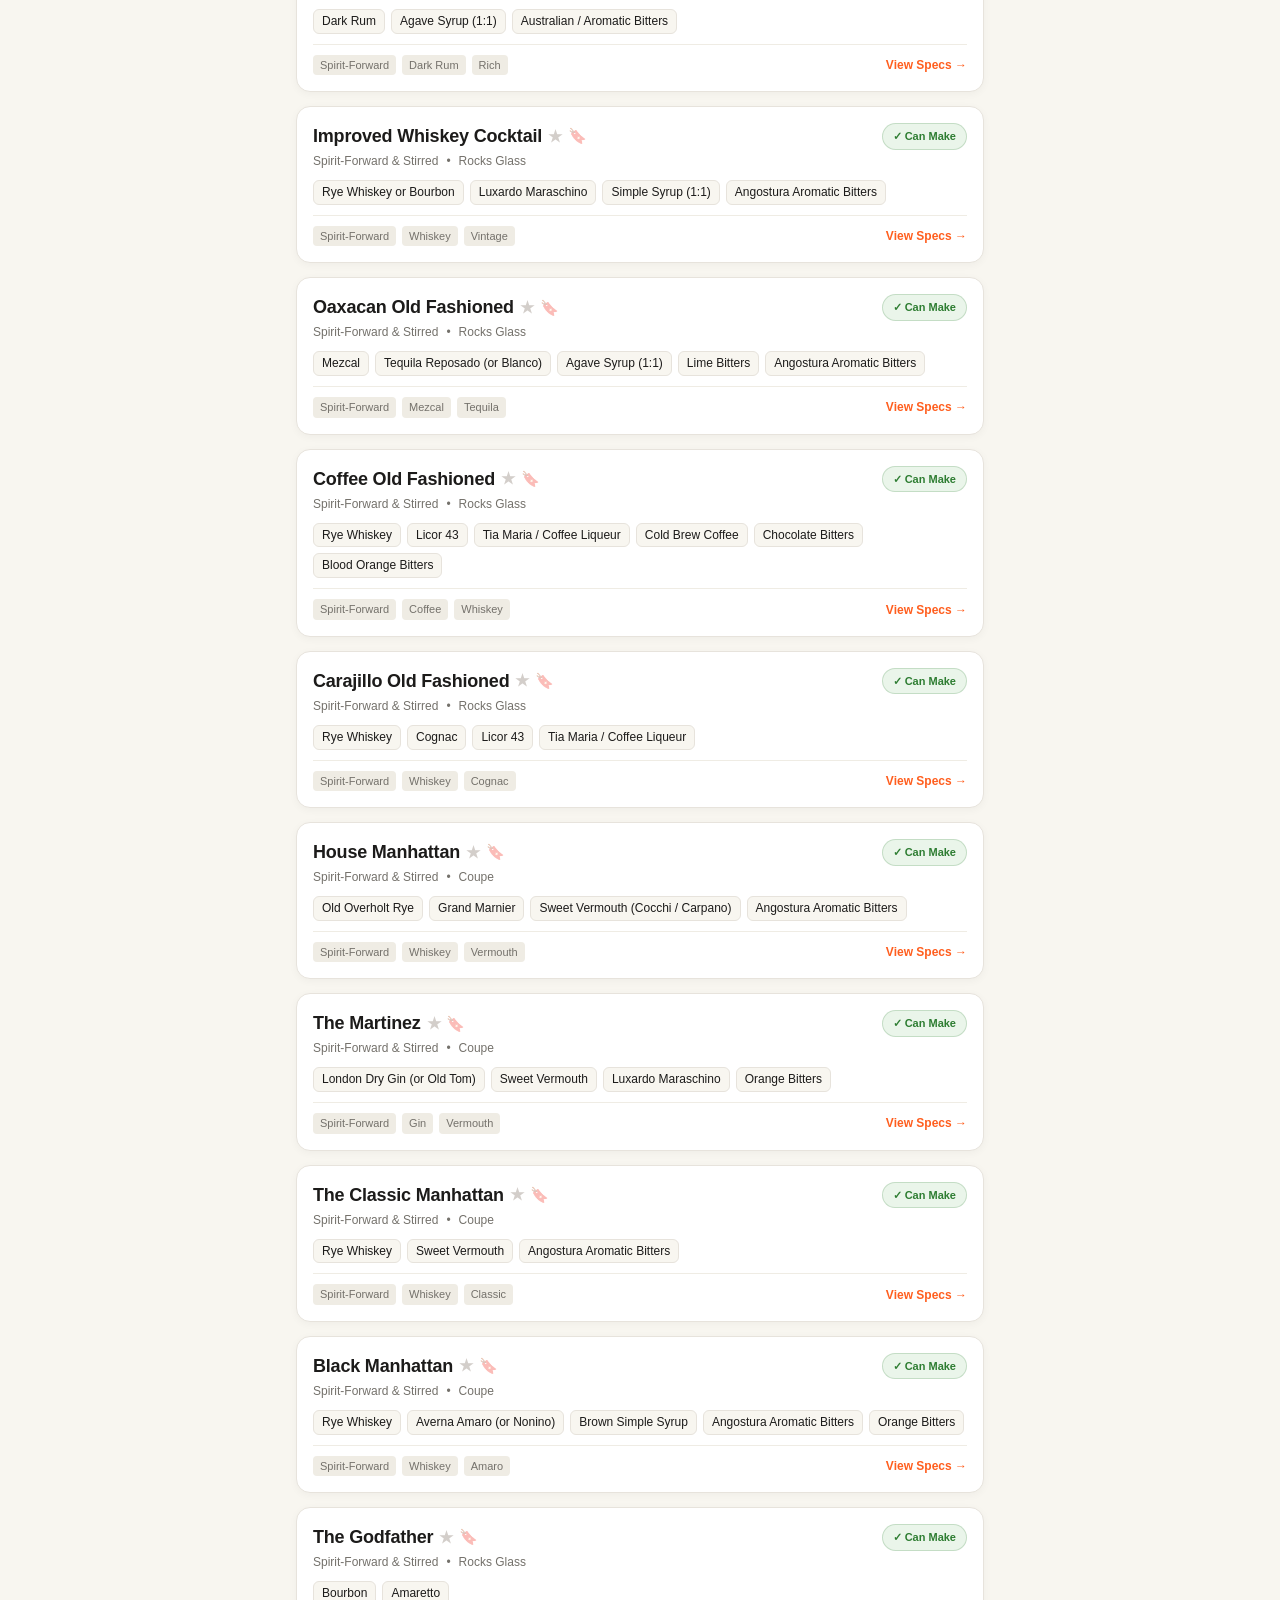
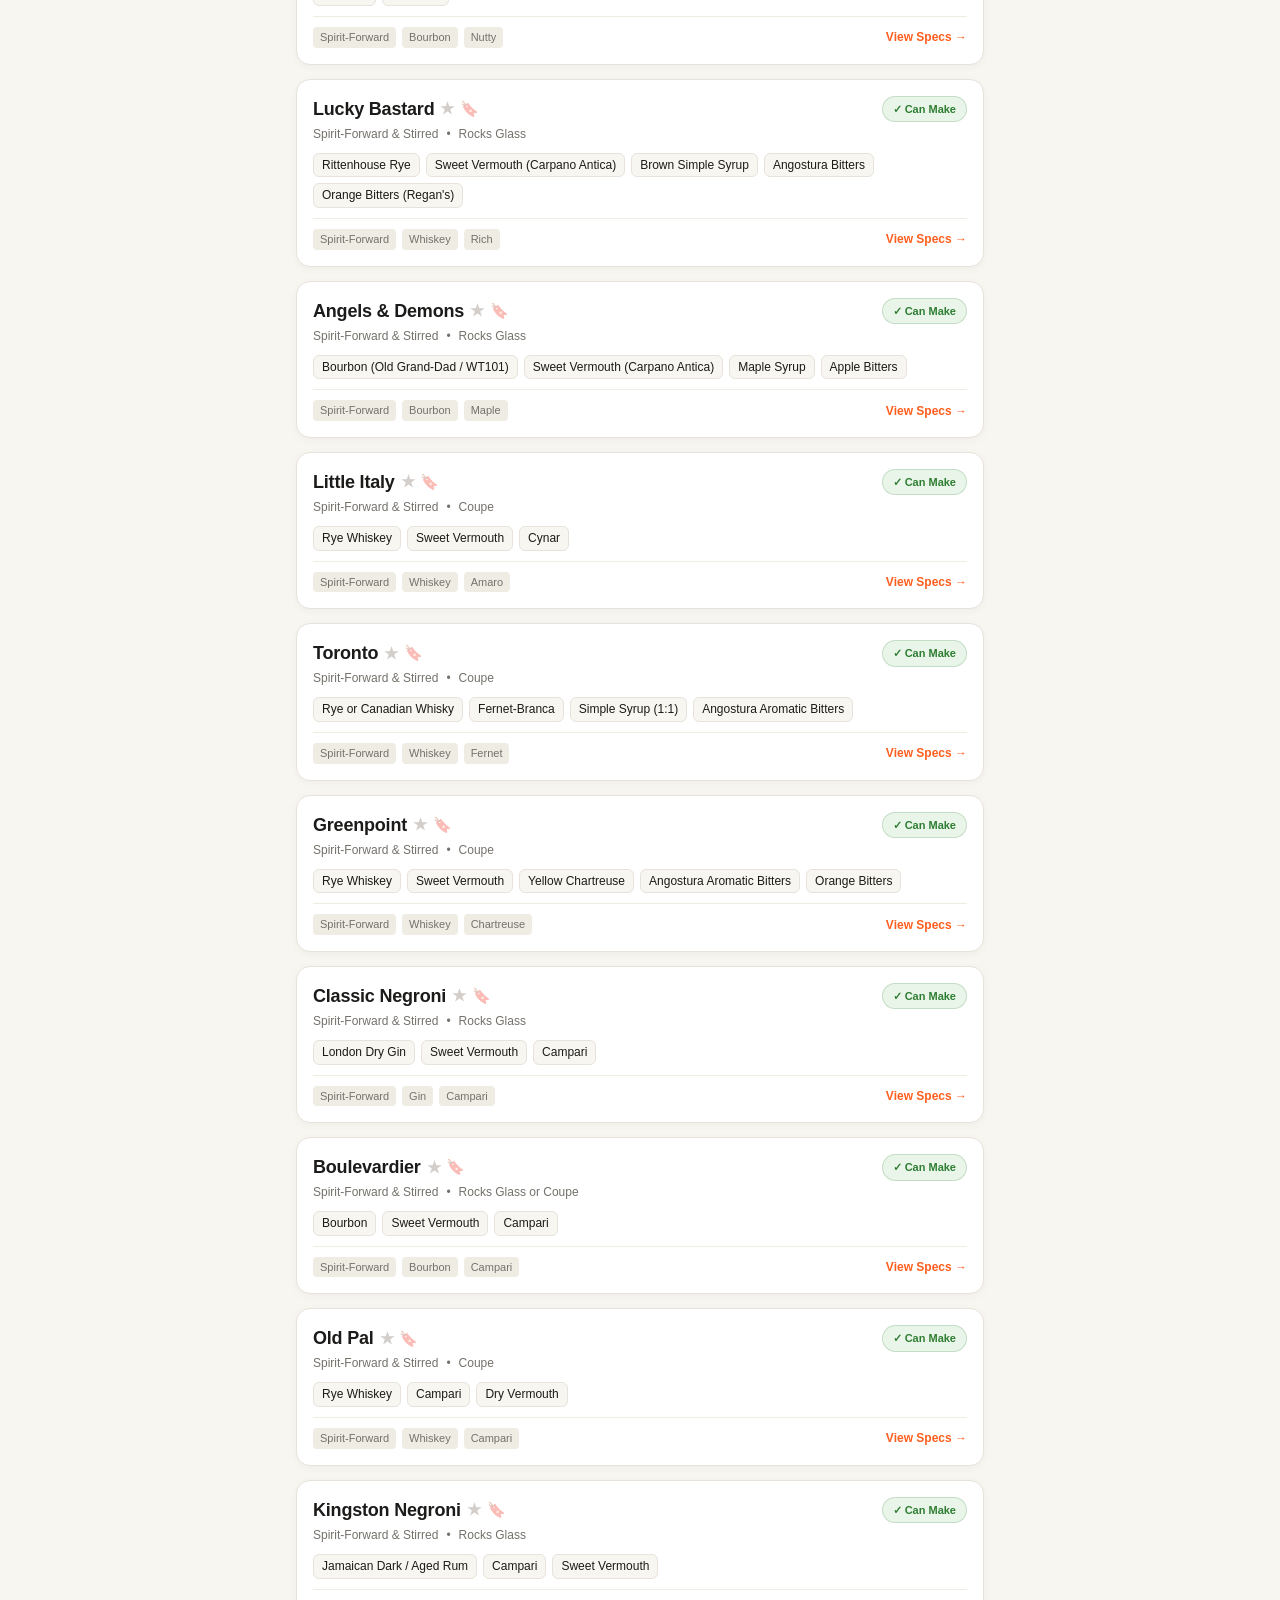
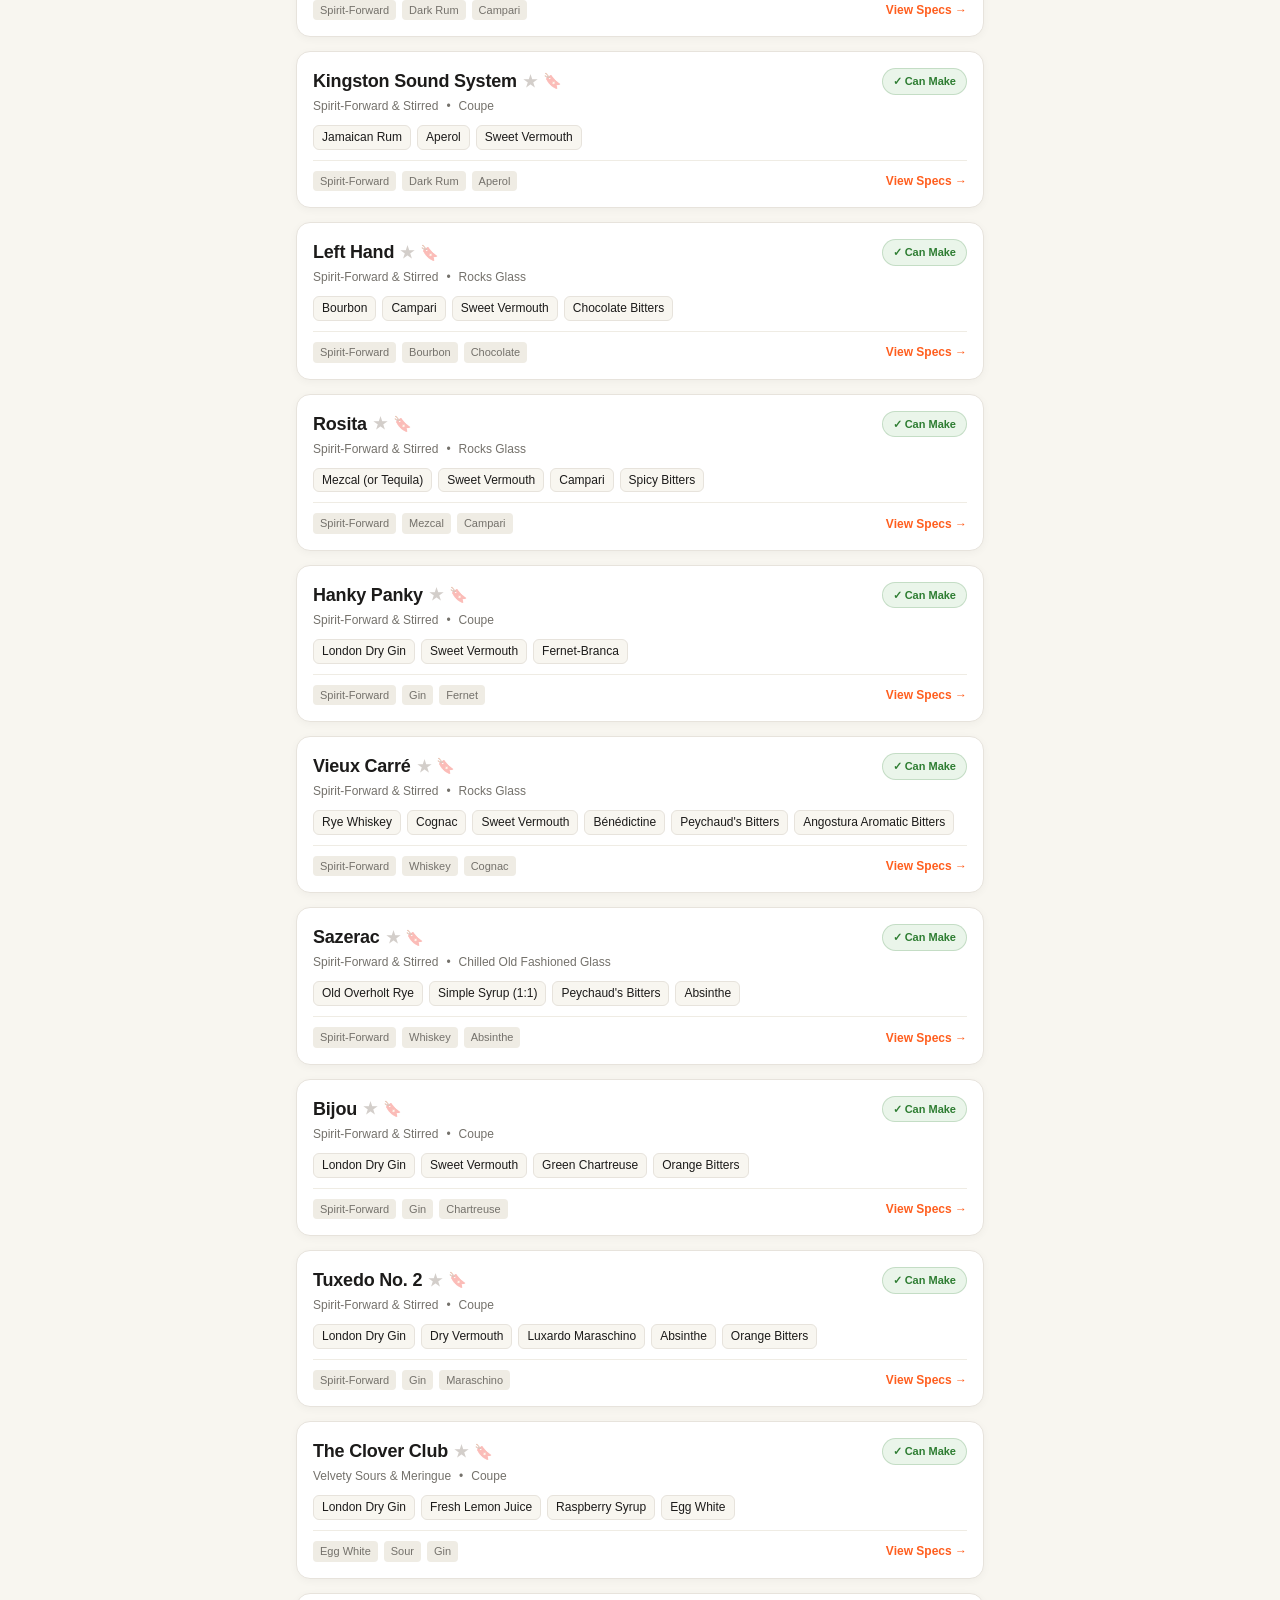
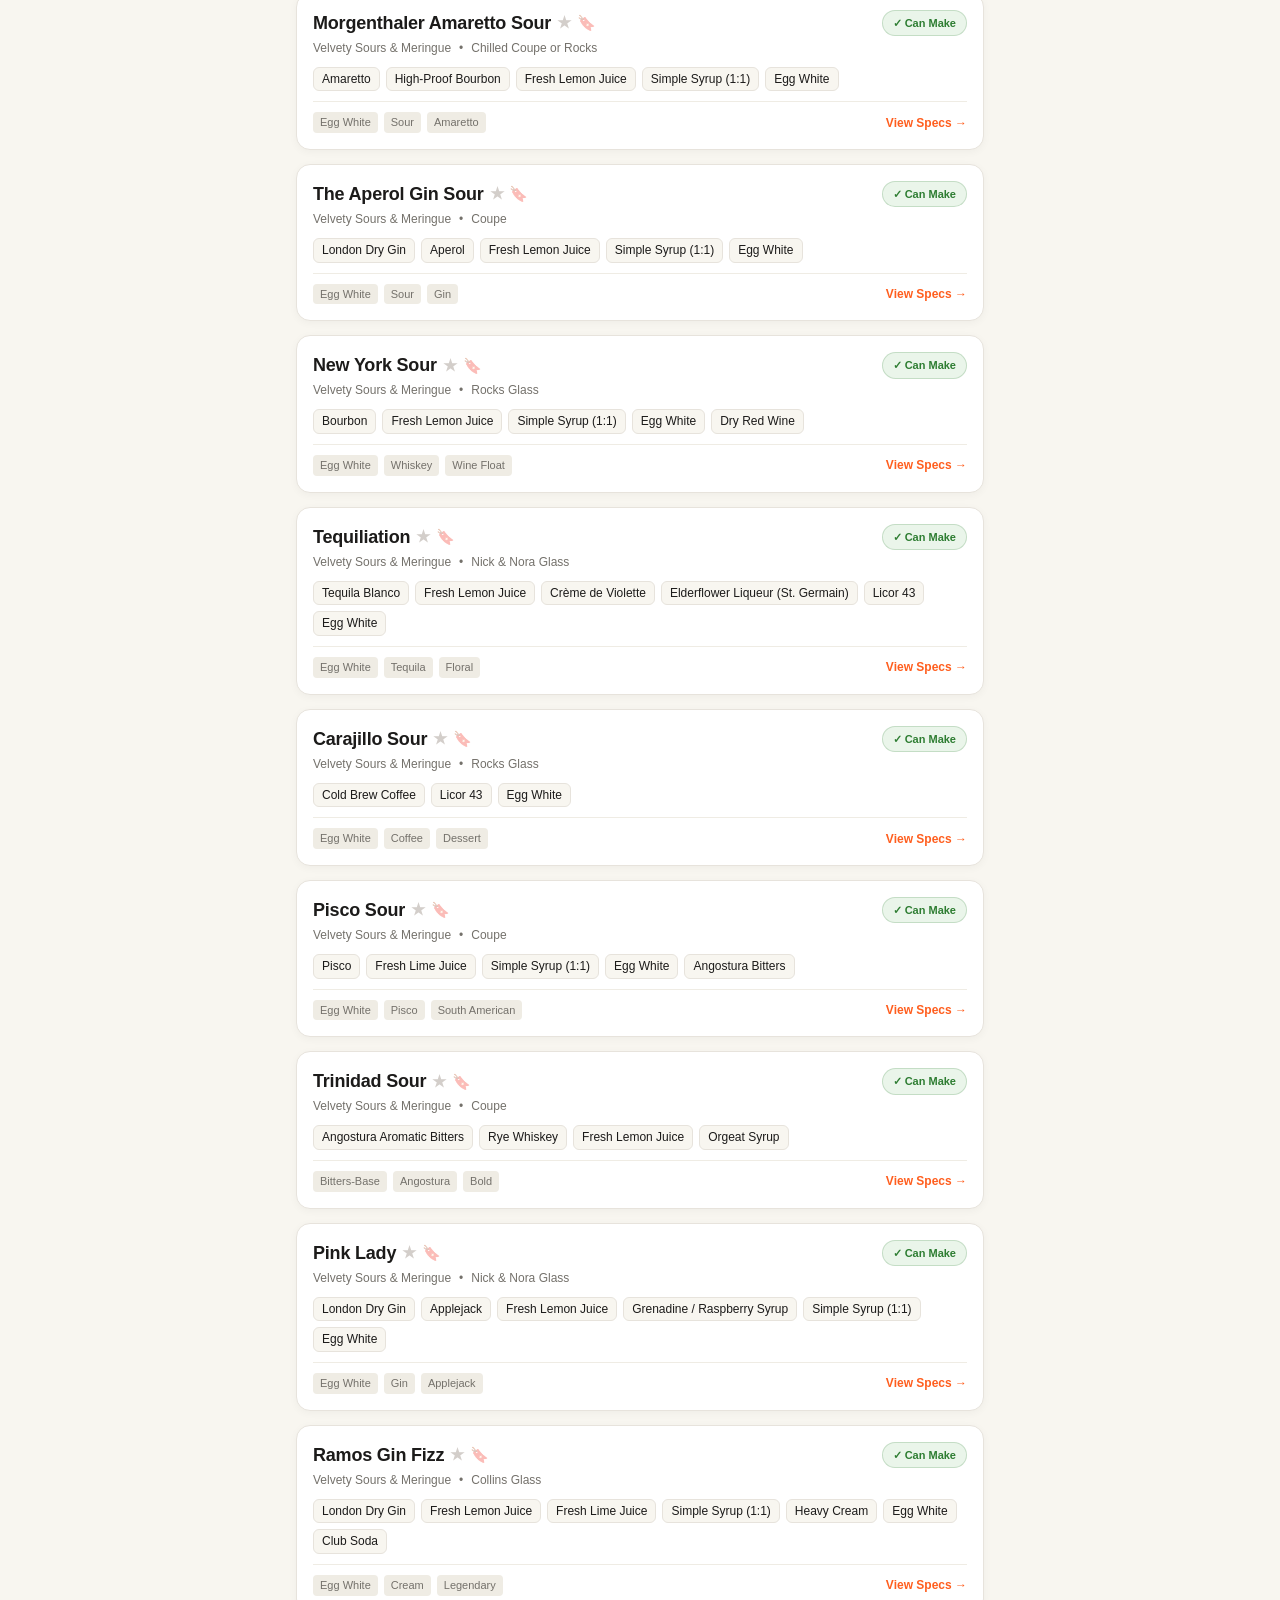
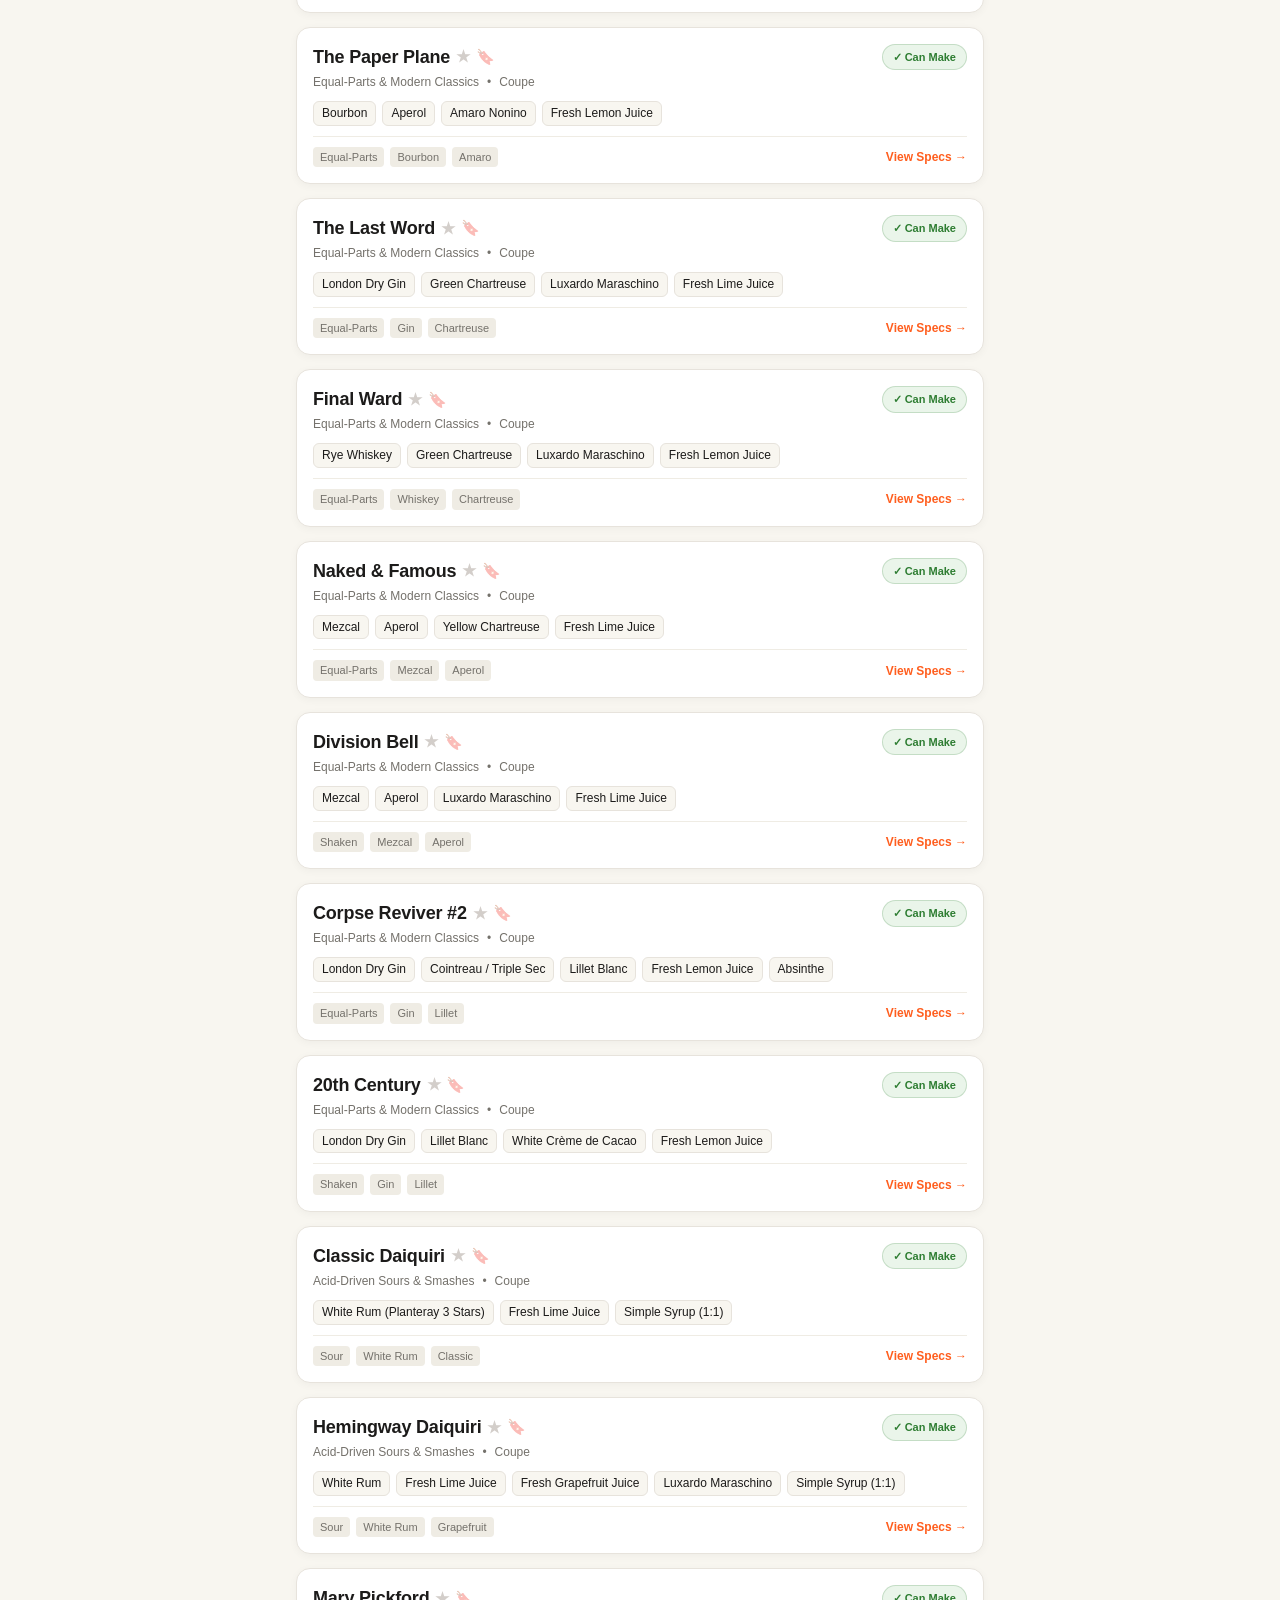
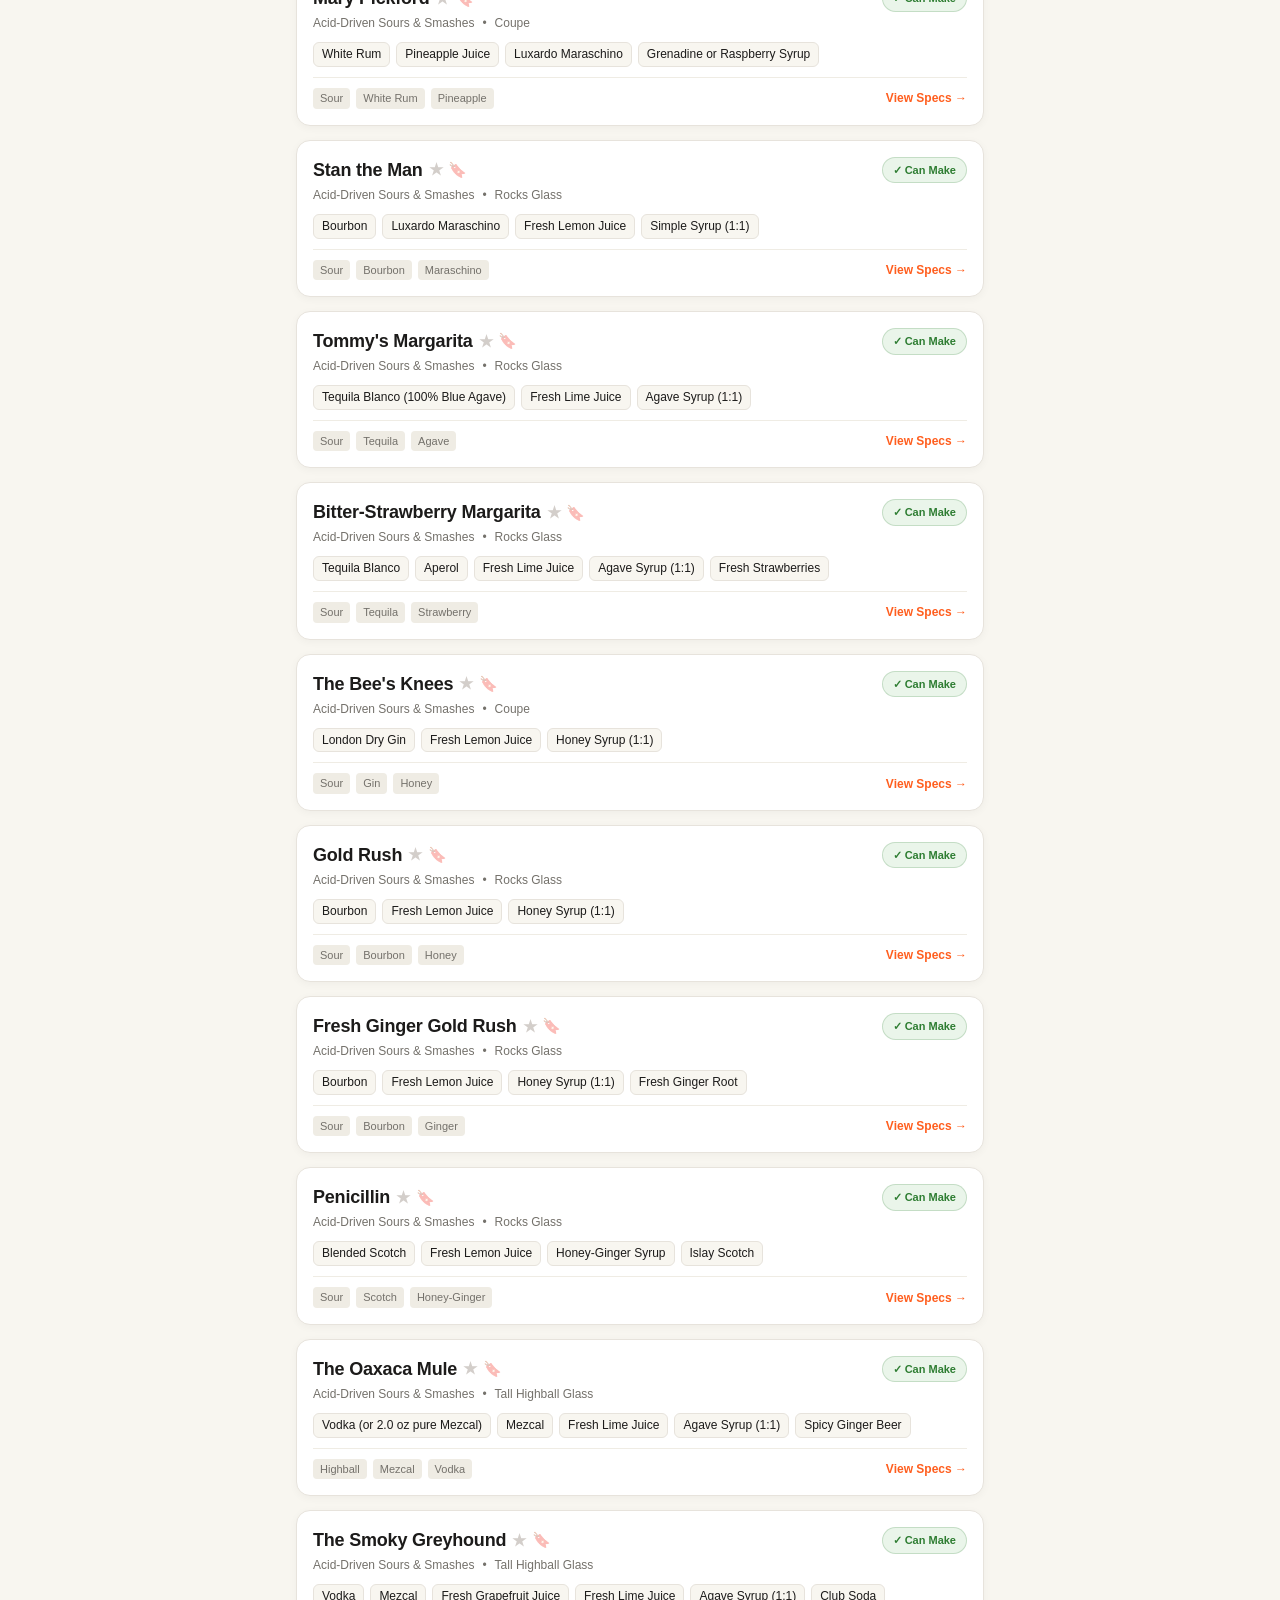
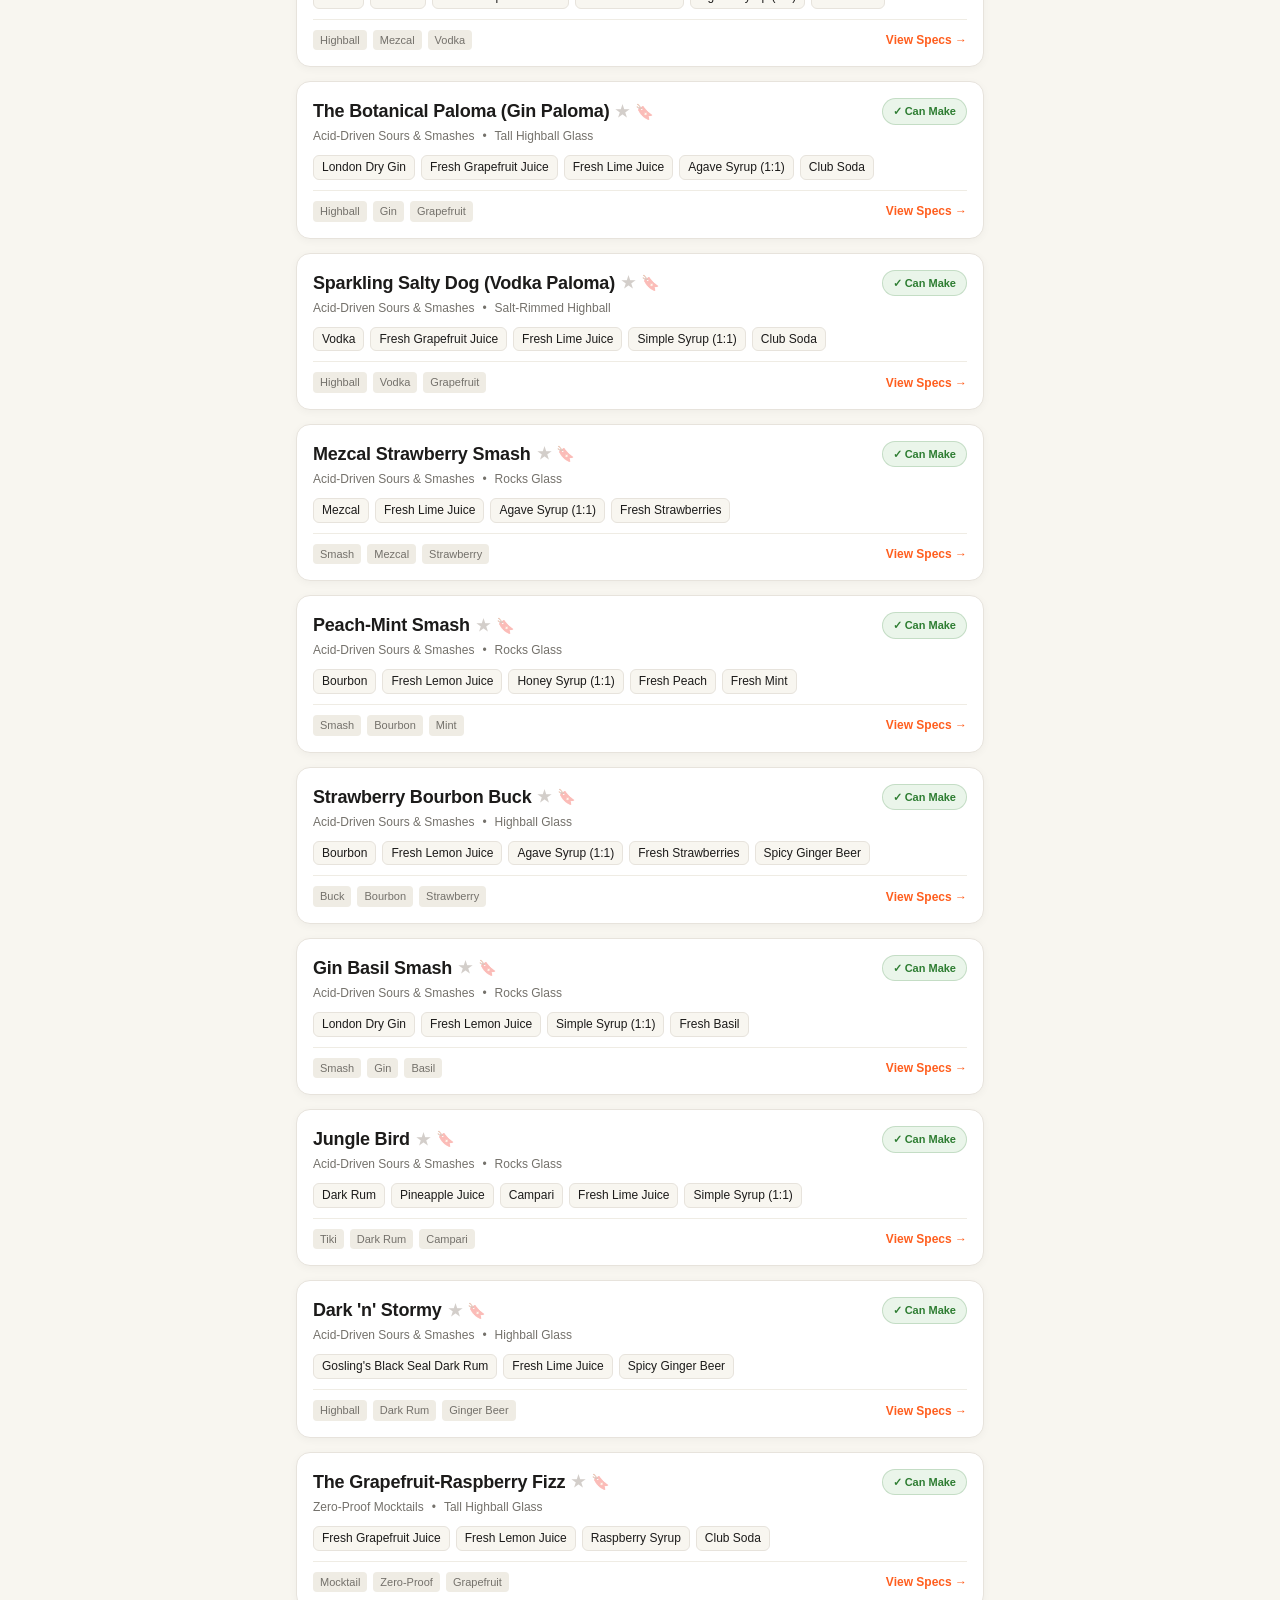
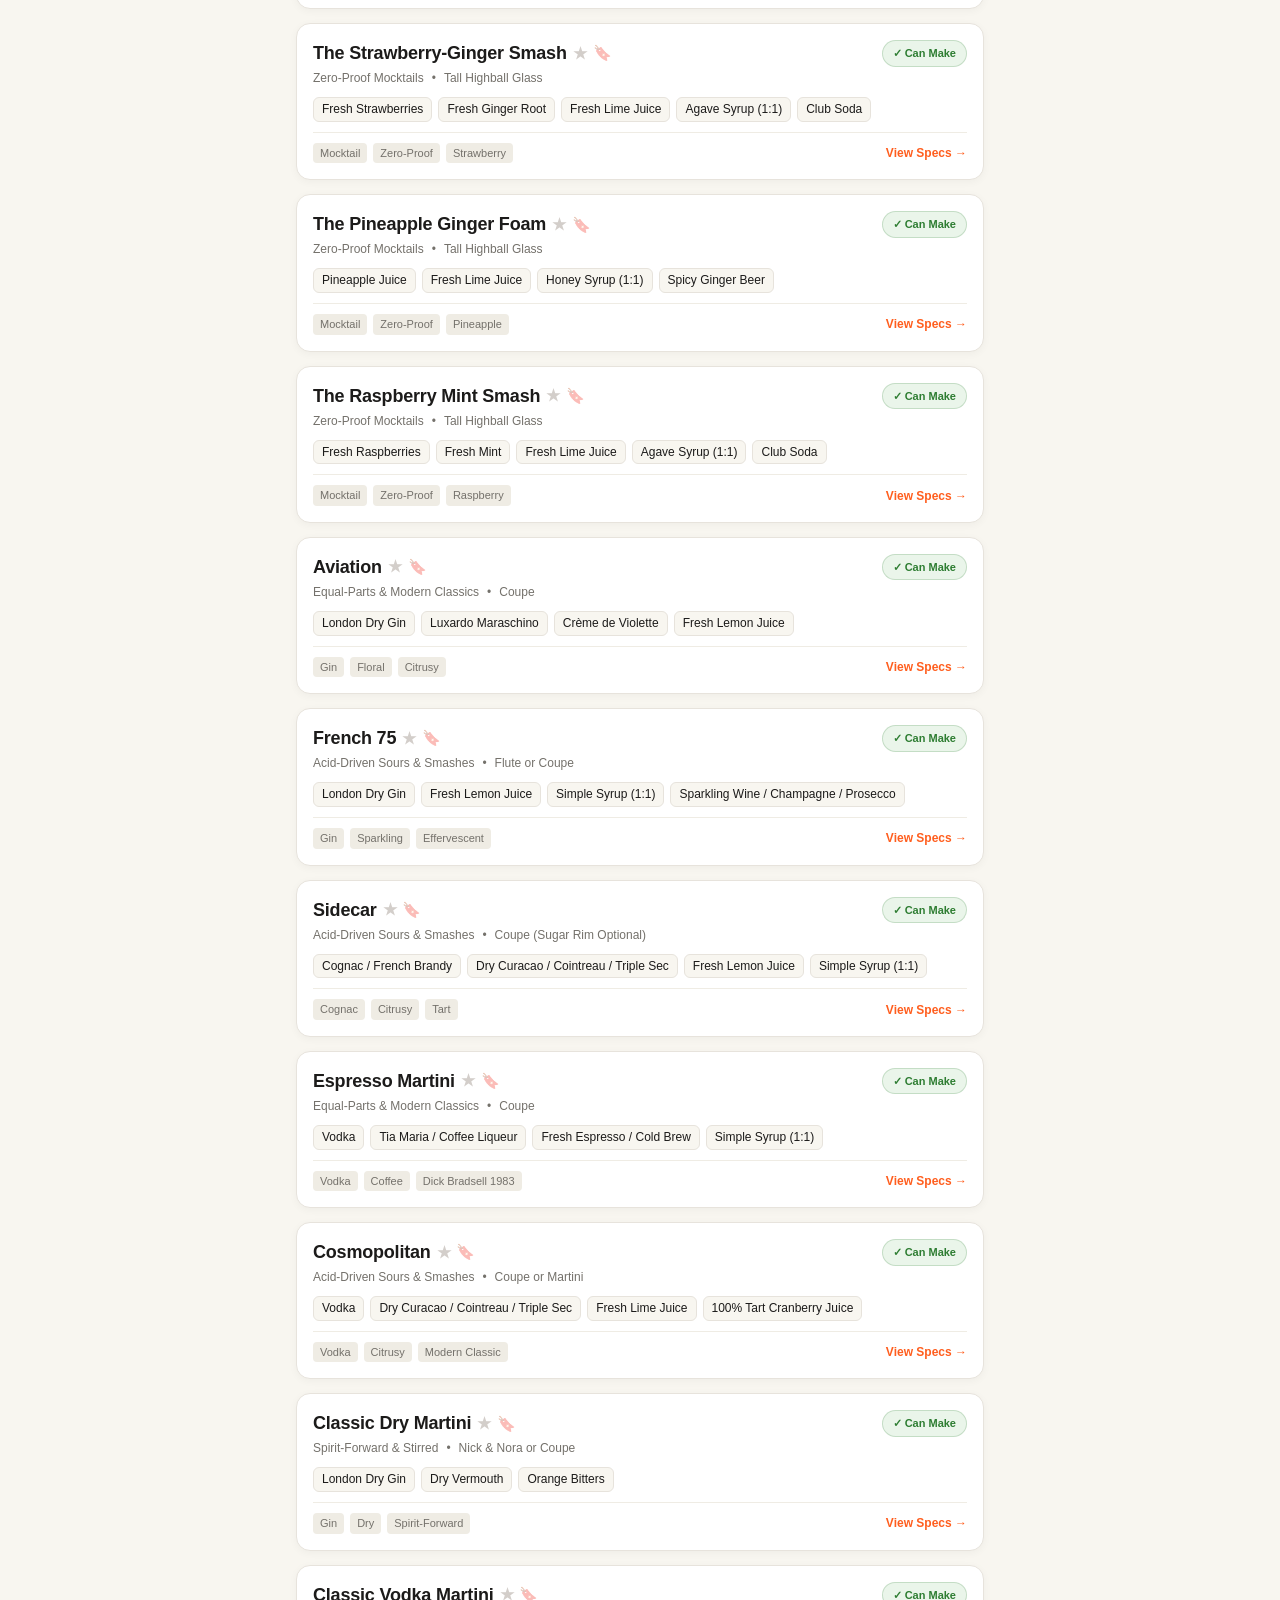
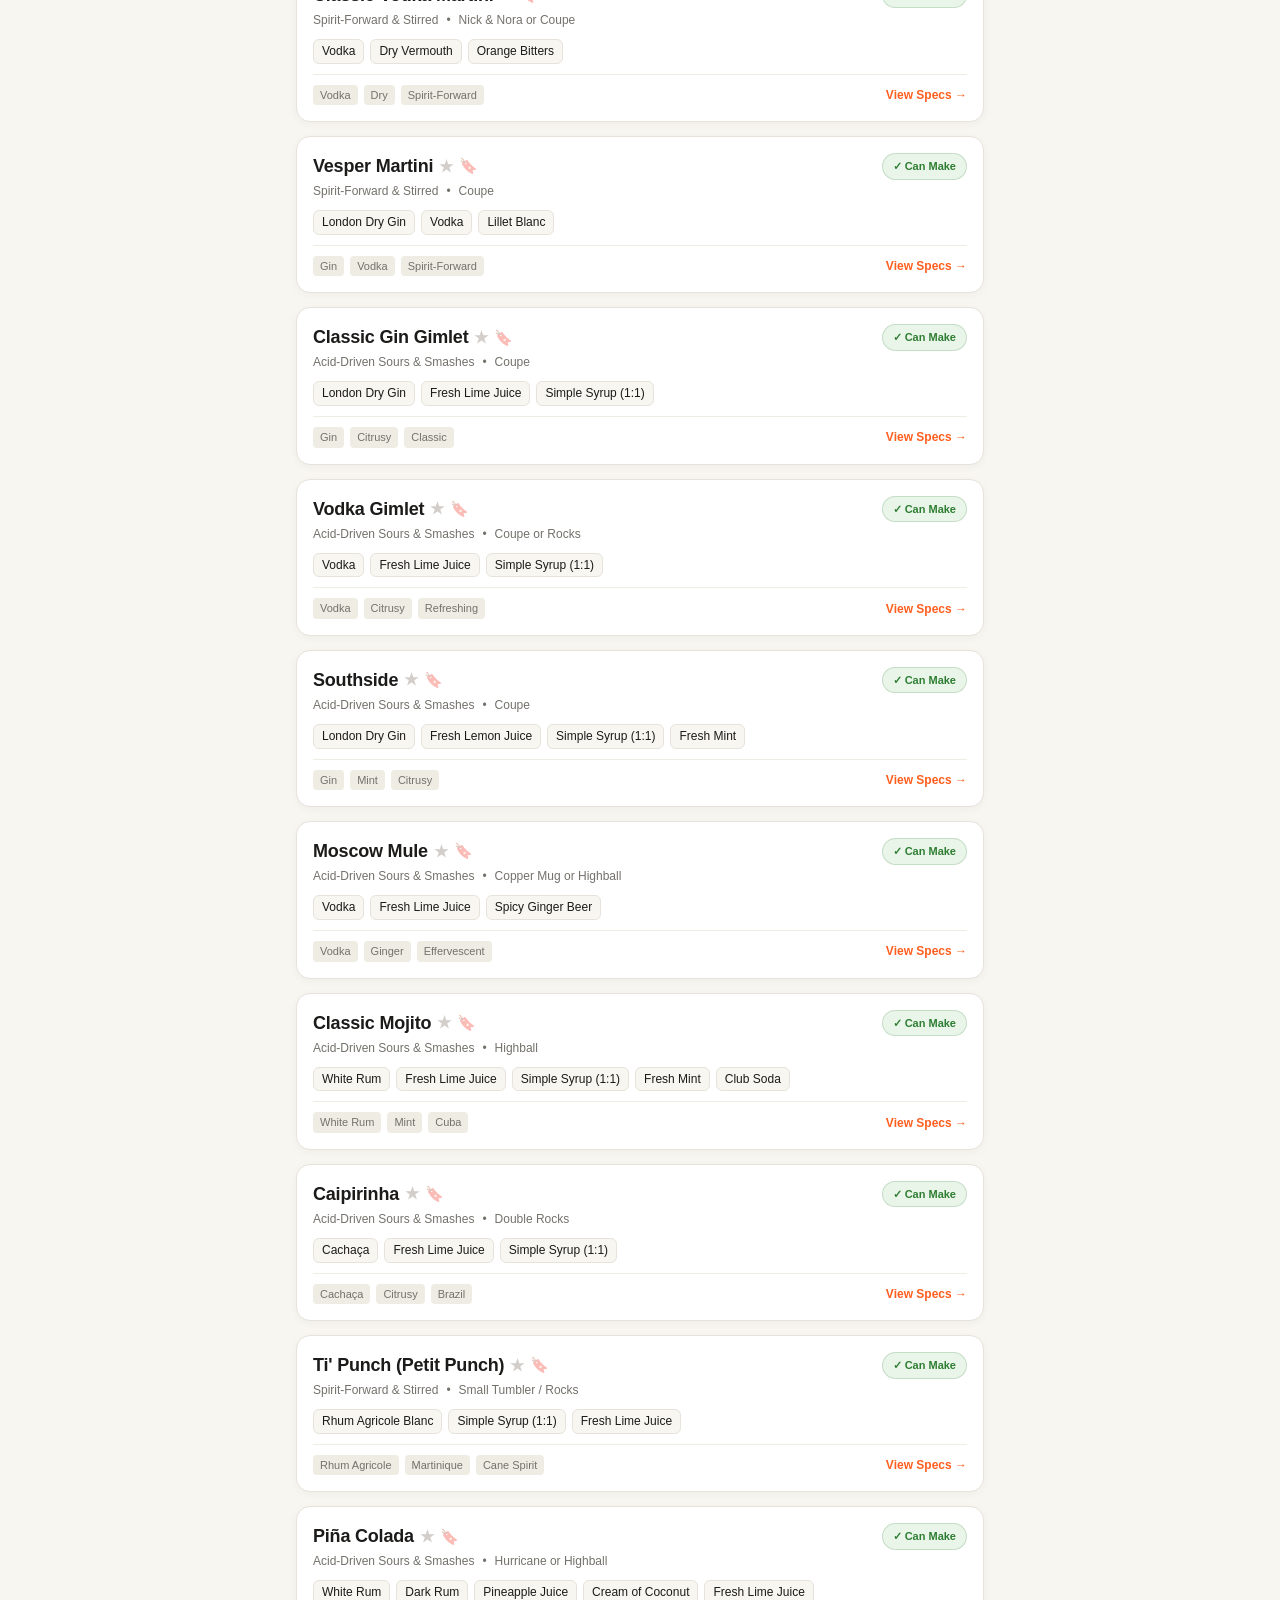
==== commit 45476167: "feat(v2.4): add custom drink creator, recipe editor, distinct riff saving, and modifier/keyword filt" ====
--- a/index.html
+++ b/index.html
@@ -27,11 +27,12 @@
       <div class="brand-wrapper">
         <div class="brand-icon">🍸</div>
         <div>
-          <div class="brand-title">BarCraft <span class="brand-version">v2.3</span></div>
+          <div class="brand-title">BarCraft <span class="brand-version">v2.4</span></div>
           <div class="brand-subtitle">Atelier Bar Companion</div>
         </div>
       </div>
       <div class="header-actions">
+        <button class="add-drink-btn" id="addNewDrinkBtn" title="Create a new cocktail or riff"><span>🍸</span> + New Drink</button>
         <a href="./minimal/" class="mode-switch-btn" title="Try Streamlined Minimalist View">✨ Minimal UI →</a>
         <button class="unit-toggle-btn" id="unitToggle" title="Toggle Units (oz / ml)">oz</button>
       </div>
@@ -97,6 +98,23 @@
           </button>
         </div>
 
+        <!-- Keyword Quick-Filter Chips (1-tap modifier & style search) -->
+        <div class="keyword-chips-row" id="keywordChipsRow">
+          <button class="keyword-chip active" data-keyword="all">🏷️ All</button>
+          <button class="keyword-chip" data-keyword="vermouth">Vermouth</button>
+          <button class="keyword-chip" data-keyword="campari">Campari</button>
+          <button class="keyword-chip" data-keyword="chartreuse">Chartreuse</button>
+          <button class="keyword-chip" data-keyword="amaro">Amaro</button>
+          <button class="keyword-chip" data-keyword="orange">Orange Liqueur</button>
+          <button class="keyword-chip" data-keyword="orgeat">Orgeat</button>
+          <button class="keyword-chip" data-keyword="coffee">Coffee</button>
+          <button class="keyword-chip" data-keyword="ginger">Ginger</button>
+          <button class="keyword-chip" data-keyword="smoky">Smoky</button>
+          <button class="keyword-chip" data-keyword="stirred">Stirred</button>
+          <button class="keyword-chip" data-keyword="egg white">Egg White</button>
+          <button class="keyword-chip" data-keyword="riffs">🎨 Riffs & Custom</button>
+        </div>
+
         <!-- Secondary Dropdowns -->
         <div class="secondary-filters" id="secondaryFilters">
           <select id="spiritFilter" class="filter-select">
@@ -111,6 +129,23 @@
             <option value="zero-proof">Zero-Proof (Mocktails)</option>
           </select>
 
+          <select id="modifierFilter" class="filter-select">
+            <option value="all">All Modifiers & Liqueurs</option>
+            <option value="vermouth">Sweet / Dry / Blanc Vermouth</option>
+            <option value="campari-aperitivo">Campari & Bitter Aperitifs</option>
+            <option value="chartreuse">Chartreuse (Green & Yellow)</option>
+            <option value="amaro">Amaro (Nonino, Montenegro, Cynar)</option>
+            <option value="orange-liqueur">Orange Liqueur (Cointreau / Curaçao)</option>
+            <option value="maraschino">Maraschino (Luxardo)</option>
+            <option value="herbal-botanical">Herbal & Absinthe & Elderflower</option>
+            <option value="coffee-chocolate">Coffee Liqueur & Cacao</option>
+            <option value="orgeat-almond">Orgeat & Amaretto</option>
+            <option value="syrups">Syrups & Agave & Honey</option>
+            <option value="bitters">Aromatic & Citrus Bitters</option>
+            <option value="egg-white">Egg White & Meringue Foams</option>
+            <option value="custom-riffs">🎨 Custom Riffs & Creations</option>
+          </select>
+
           <select id="categoryFilter" class="filter-select">
             <option value="all">All Categories</option>
             <option value="Locked Favorites">Locked Favorites</option>
@@ -119,6 +154,7 @@
             <option value="Equal-Parts & Modern Classics">Equal-Parts Classics</option>
             <option value="Acid-Driven Sours & Smashes">Acid-Driven Sours & Smashes</option>
             <option value="Zero-Proof Mocktails">Zero-Proof Division</option>
+            <option value="Custom & Riffs">Custom & Riffs</option>
           </select>
         </div>
       </section>
@@ -162,11 +198,16 @@
 
   </div> <!-- End .app-container -->
 
-  <!-- ======================================================================
-       RECIPE DETAIL MODAL & BARTENDER MODE
-       ====================================================================== -->
+  <!-- Recipe Detail Modal & Bartender Mode -->
   <div class="modal-overlay" id="modalOverlay">
     <div class="modal-sheet" id="modalSheet">
+      <!-- Dynamically filled by app.js -->
+    </div>
+  </div>
+
+  <!-- Recipe Editor Modal (Add New Drink, Edit Specs, or Riff) -->
+  <div class="modal-overlay" id="recipeEditorModalOverlay" style="display: none;">
+    <div class="modal-sheet editor-sheet" id="recipeEditorModalSheet">
       <!-- Dynamically filled by app.js -->
     </div>
   </div>
--- a/css/styles.css
+++ b/css/styles.css
@@ -2919,3 +2919,443 @@
   margin-top: 4px;
   border-left: 3px solid var(--accent-orange);
 }
+
+/* ==========================================================================
+   v2.4 Custom Recipes, Riffs, Modifiers, & Recipe Editor Styles
+   ========================================================================== */
+
+/* Add Drink Header Button */
+.add-drink-btn {
+  background: linear-gradient(135deg, var(--accent-orange), #FF8A50);
+  border: none;
+  color: #FFFFFF;
+  padding: 6px 12px;
+  border-radius: var(--radius-pill);
+  font-size: 12px;
+  font-weight: 700;
+  cursor: pointer;
+  display: inline-flex;
+  align-items: center;
+  gap: 5px;
+  box-shadow: 0 2px 8px var(--accent-orange-glow);
+  transition: all 0.15s ease;
+  white-space: nowrap;
+}
+
+.add-drink-btn:hover {
+  filter: brightness(1.08);
+  transform: translateY(-1px);
+}
+
+.add-drink-btn:active {
+  transform: scale(0.96);
+}
+
+/* Keyword Quick-Filter Chips (Modifiers & Drink Styles) */
+.keyword-chips-row {
+  display: flex;
+  gap: 6px;
+  overflow-x: auto;
+  padding: 2px 0 8px 0;
+  scrollbar-width: none;
+  -webkit-overflow-scrolling: touch;
+}
+
+.keyword-chips-row::-webkit-scrollbar {
+  display: none;
+}
+
+.keyword-chip {
+  flex-shrink: 0;
+  background-color: var(--surface-card);
+  border: 1px solid var(--border-light);
+  color: var(--text-secondary);
+  font-size: 11.5px;
+  font-weight: 600;
+  padding: 4px 10px;
+  border-radius: var(--radius-pill);
+  cursor: pointer;
+  transition: all 0.15s ease;
+  white-space: nowrap;
+  user-select: none;
+}
+
+.keyword-chip:hover {
+  border-color: var(--text-primary);
+  color: var(--text-primary);
+}
+
+.keyword-chip.active {
+  background-color: var(--text-primary);
+  border-color: var(--text-primary);
+  color: #FFFFFF;
+}
+
+/* Origin Badges (Riffs, Custom Drinks, Overridden Specs) */
+.card-riff-badge,
+.card-custom-badge,
+.card-edited-badge {
+  display: inline-flex;
+  align-items: center;
+  font-size: 10px;
+  font-weight: 800;
+  letter-spacing: 0.3px;
+  padding: 2px 7px;
+  border-radius: var(--radius-pill);
+  vertical-align: middle;
+  line-height: 1.3;
+}
+
+.card-riff-badge {
+  background: rgba(142, 68, 173, 0.12);
+  color: #8E44AD;
+  border: 1px solid rgba(142, 68, 173, 0.28);
+}
+
+.card-custom-badge {
+  background: rgba(22, 160, 133, 0.12);
+  color: #16A085;
+  border: 1px solid rgba(22, 160, 133, 0.28);
+}
+
+.card-edited-badge {
+  background: rgba(41, 128, 185, 0.12);
+  color: #2980B9;
+  border: 1px solid rgba(41, 128, 185, 0.28);
+}
+
+/* Modal Recipe Actions Toolbar (Riff, Edit Specs, Delete, Revert) */
+.recipe-action-toolbar {
+  display: flex;
+  gap: 8px;
+  margin-bottom: 16px;
+  flex-wrap: wrap;
+}
+
+.modal-action-btn {
+  background: var(--bg-cream);
+  border: 1px solid var(--border-light);
+  color: var(--text-primary);
+  padding: 6px 12px;
+  border-radius: var(--radius-pill);
+  font-size: 12px;
+  font-weight: 700;
+  cursor: pointer;
+  display: inline-flex;
+  align-items: center;
+  gap: 5px;
+  transition: all 0.15s ease;
+  user-select: none;
+}
+
+.modal-action-btn:hover {
+  border-color: var(--text-primary);
+}
+
+.modal-action-btn:active {
+  transform: scale(0.96);
+}
+
+.modal-action-btn.riff-btn {
+  background: rgba(142, 68, 173, 0.08);
+  border-color: rgba(142, 68, 173, 0.3);
+  color: #8E44AD;
+}
+.modal-action-btn.riff-btn:hover {
+  background: rgba(142, 68, 173, 0.16);
+  border-color: #8E44AD;
+}
+
+.modal-action-btn.edit-btn {
+  background: rgba(41, 128, 185, 0.08);
+  border-color: rgba(41, 128, 185, 0.3);
+  color: #2980B9;
+}
+.modal-action-btn.edit-btn:hover {
+  background: rgba(41, 128, 185, 0.16);
+  border-color: #2980B9;
+}
+
+.modal-action-btn.delete-btn {
+  background: rgba(211, 47, 47, 0.08);
+  border-color: rgba(211, 47, 47, 0.3);
+  color: var(--status-red);
+}
+.modal-action-btn.delete-btn:hover {
+  background: rgba(211, 47, 47, 0.16);
+  border-color: var(--status-red);
+}
+
+.modal-action-btn.revert-btn {
+  background: var(--bg-cream);
+  border-color: var(--border-light);
+  color: var(--text-secondary);
+}
+
+.modal-riff-callout,
+.modal-edited-callout {
+  display: inline-flex;
+  align-items: center;
+  gap: 6px;
+  font-size: 11px;
+  font-weight: 700;
+  padding: 3px 9px;
+  border-radius: var(--radius-pill);
+  margin-top: 4px;
+}
+
+.modal-riff-callout {
+  background: rgba(142, 68, 173, 0.1);
+  color: #8E44AD;
+  border: 1px solid rgba(142, 68, 173, 0.25);
+}
+
+.modal-edited-callout {
+  background: rgba(41, 128, 185, 0.1);
+  color: #2980B9;
+  border: 1px solid rgba(41, 128, 185, 0.25);
+}
+
+/* ==========================================================================
+   Recipe Editor Modal & Form
+   ========================================================================== */
+.editor-sheet {
+  max-width: 680px;
+  max-height: 92vh;
+  overflow-y: auto;
+  -webkit-overflow-scrolling: touch;
+}
+
+.recipe-editor-form {
+  display: flex;
+  flex-direction: column;
+  gap: 16px;
+  margin-top: 14px;
+  padding-bottom: 20px;
+}
+
+.form-row {
+  display: flex;
+  gap: 12px;
+}
+
+.form-row-3 {
+  display: grid;
+  grid-template-columns: 1fr 1fr 1fr;
+  gap: 10px;
+}
+
+@media (max-width: 520px) {
+  .form-row {
+    flex-direction: column;
+    gap: 10px;
+  }
+  .form-row-3 {
+    grid-template-columns: 1fr;
+    gap: 10px;
+  }
+}
+
+.form-group {
+  display: flex;
+  flex-direction: column;
+  gap: 6px;
+}
+
+.form-group.flex-1 {
+  flex: 1;
+}
+
+.form-group.flex-2 {
+  flex: 2;
+}
+
+.form-label {
+  font-size: 12.5px;
+  font-weight: 700;
+  color: var(--text-primary);
+  display: flex;
+  align-items: center;
+  gap: 4px;
+}
+
+.form-label.mb-0 {
+  margin-bottom: 0;
+}
+
+.form-hint {
+  font-size: 11px;
+  font-weight: 400;
+  color: var(--text-muted);
+}
+
+.form-input,
+.form-select,
+.form-textarea {
+  background-color: var(--surface-card);
+  border: 1px solid var(--border-light);
+  border-radius: var(--radius-sm);
+  padding: 9px 12px;
+  font-size: 14px;
+  font-family: var(--font-sans);
+  color: var(--text-primary);
+  outline: none;
+  transition: border-color 0.15s ease, box-shadow 0.15s ease;
+  width: 100%;
+}
+
+.form-input:focus,
+.form-select:focus,
+.form-textarea:focus {
+  border-color: var(--accent-orange);
+  box-shadow: 0 0 0 3px var(--accent-orange-light);
+}
+
+.form-textarea {
+  resize: vertical;
+  min-height: 72px;
+  line-height: 1.45;
+}
+
+.form-section {
+  background-color: var(--bg-cream);
+  border: 1px solid var(--border-light);
+  border-radius: var(--radius-md);
+  padding: 14px;
+  display: flex;
+  flex-direction: column;
+  gap: 10px;
+}
+
+.form-section-header {
+  display: flex;
+  flex-direction: column;
+  gap: 2px;
+}
+
+.editor-ingredients-list {
+  display: flex;
+  flex-direction: column;
+  gap: 8px;
+}
+
+.editor-ing-row {
+  display: grid;
+  grid-template-columns: 70px 105px 1fr 34px;
+  gap: 8px;
+  align-items: center;
+}
+
+@media (max-width: 480px) {
+  .editor-ing-row {
+    grid-template-columns: 60px 88px 1fr 30px;
+    gap: 6px;
+  }
+}
+
+.editor-ing-amount,
+.editor-ing-unit,
+.editor-ing-name {
+  background-color: #FFFFFF;
+  border: 1px solid var(--border-light);
+  border-radius: var(--radius-sm);
+  padding: 8px 10px;
+  font-size: 13.5px;
+  font-family: var(--font-sans);
+  color: var(--text-primary);
+  outline: none;
+  transition: border-color 0.15s ease;
+}
+
+.editor-ing-amount:focus,
+.editor-ing-unit:focus,
+.editor-ing-name:focus {
+  border-color: var(--accent-orange);
+}
+
+.editor-remove-ing-btn {
+  background: transparent;
+  border: 1px solid var(--border-light);
+  color: var(--text-muted);
+  width: 34px;
+  height: 34px;
+  border-radius: var(--radius-sm);
+  cursor: pointer;
+  display: flex;
+  align-items: center;
+  justify-content: center;
+  font-size: 14px;
+  transition: all 0.15s ease;
+}
+
+.editor-remove-ing-btn:hover {
+  background: var(--status-red-bg);
+  border-color: var(--status-red);
+  color: var(--status-red);
+}
+
+.add-ing-row-btn {
+  background: #FFFFFF;
+  border: 1px dashed var(--accent-orange);
+  color: var(--accent-orange);
+  padding: 8px 14px;
+  border-radius: var(--radius-sm);
+  font-size: 13px;
+  font-weight: 700;
+  cursor: pointer;
+  display: inline-flex;
+  align-items: center;
+  justify-content: center;
+  gap: 6px;
+  transition: all 0.15s ease;
+}
+
+.add-ing-row-btn:hover {
+  background: var(--accent-orange-light);
+}
+
+.editor-form-actions {
+  display: flex;
+  gap: 10px;
+  margin-top: 8px;
+}
+
+.editor-btn-secondary,
+.editor-btn-primary {
+  flex: 1;
+  padding: 12px;
+  border-radius: var(--radius-md);
+  font-size: 14px;
+  font-weight: 800;
+  cursor: pointer;
+  transition: all 0.15s ease;
+  text-align: center;
+}
+
+.editor-btn-secondary {
+  background: var(--bg-cream-darker);
+  border: 1px solid var(--border-light);
+  color: var(--text-secondary);
+}
+
+.editor-btn-secondary:hover {
+  border-color: var(--text-primary);
+  color: var(--text-primary);
+}
+
+.editor-btn-primary {
+  background: var(--text-primary);
+  border: none;
+  color: #FFFFFF;
+  box-shadow: 0 4px 12px rgba(0, 0, 0, 0.15);
+}
+
+.editor-btn-primary:hover {
+  background: var(--accent-orange);
+}
+
+.editor-btn-primary:active,
+.editor-btn-secondary:active {
+  transform: scale(0.98);
+}
+
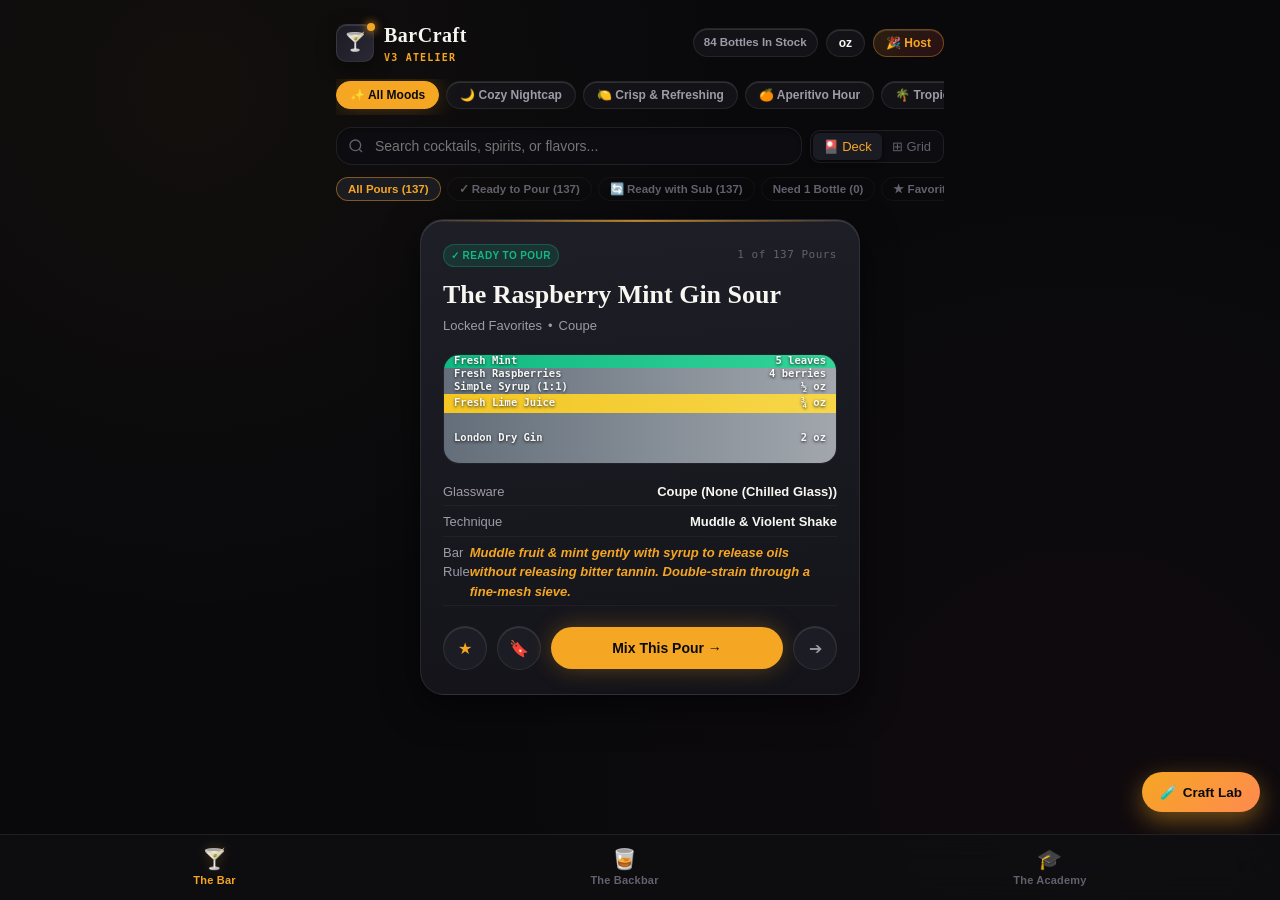
==== commit 72b4d1ca: "feat(v3-atelier): complete ground-up redesign with obsidian glassmorphism, 3 sensory hubs, tonight's" ====
--- a/index.html
+++ b/index.html
@@ -2,252 +2,182 @@
 <html lang="en">
 <head>
   <meta charset="UTF-8">
-  <!-- Mobile-first & iOS Safari PWA viewport -->
-  <meta name="viewport" content="width=device-width, initial-scale=1, viewport-fit=cover, user-scalable=no">
-  <title>BarCraft — Home Bar & Cocktail Companion</title>
-  
-  <!-- PWA & Apple Mobile Web App Meta -->
+  <meta name="viewport" content="width=device-width, initial-scale=1.0, maximum-scale=1.0, user-scalable=no, viewport-fit=cover">
+  <meta name="theme-color" content="#09090C">
   <meta name="apple-mobile-web-app-capable" content="yes">
   <meta name="apple-mobile-web-app-status-bar-style" content="black-translucent">
-  <meta name="apple-mobile-web-app-title" content="BarCraft">
-  <meta name="theme-color" content="#F8F6F0">
+  <title>BarCraft Atelier — Home Cocktail Companion</title>
   
   <link rel="manifest" href="manifest.json">
   <link rel="icon" type="image/svg+xml" href="icons/cocktail.svg">
   <link rel="apple-touch-icon" href="icons/apple-touch-icon.png">
   
-  <link rel="stylesheet" href="css/styles.css">
+  <link rel="stylesheet" href="css/atelier.css">
 </head>
 <body>
 
-  <div class="app-container" id="app">
-    
-    <!-- Top Header -->
-    <header class="app-header">
-      <div class="brand-wrapper">
-        <div class="brand-icon">🍸</div>
-        <div>
-          <div class="brand-title">BarCraft <span class="brand-version">v2.4</span></div>
-          <div class="brand-subtitle">Atelier Bar Companion</div>
+  <div class="atelier-app" id="atelierApp">
+
+    <!-- Header Bar -->
+    <header class="atelier-header">
+      <div class="brand-block" id="headerBrandBlock">
+        <div class="brand-crest">🍸</div>
+        <div class="brand-text">
+          <span class="brand-name">BarCraft</span>
+          <span class="brand-tag">v3 Atelier</span>
         </div>
       </div>
-      <div class="header-actions">
-        <button class="add-drink-btn" id="addNewDrinkBtn" title="Create a new cocktail or riff"><span>🍸</span> + New Drink</button>
-        <a href="./minimal/" class="mode-switch-btn" title="Try Streamlined Minimalist View">✨ Minimal UI →</a>
-        <button class="unit-toggle-btn" id="unitToggle" title="Toggle Units (oz / ml)">oz</button>
+      <div class="header-right">
+        <span class="hud-pill" id="inStockPillCount">0 In Stock</span>
+        <button class="hud-btn" id="unitToggleBtn" title="Toggle Units (oz / ml)">oz</button>
+        <button class="hud-btn host-mode-btn" id="hostModeBtn" title="Launch Guest Party Menu">🎉 Host</button>
       </div>
     </header>
 
-    <!-- Daily Drink Hero Card (Revolving Daily Suggestion) -->
-    <section class="daily-drink-card" id="dailyDrinkCard">
-      <div class="daily-badge-row">
-        <span class="daily-tag">★ Daily Cocktail Pick</span>
-        <button class="shuffle-btn" id="dailyShuffleBtn" title="Get another recommendation">
-          <span>🎲</span> Surprise Me
-        </button>
-      </div>
-      <div class="daily-drink-title" id="dailyDrinkTitle">The Raspberry Mint Gin Sour</div>
-      <div class="daily-drink-summary" id="dailyDrinkSummary">Coupe Glass • London Dry Gin • Fresh Raspberries • Mint</div>
-      <div class="daily-card-footer">
-        <div class="daily-status-indicator" id="dailyStatusBadge">
-          <span class="status-pill can-make">✓ Can Make Now</span>
-        </div>
-        <button class="daily-btn" id="dailyMakeBtn">Mix This Drink →</button>
-      </div>
-    </section>
-
     <!-- ====================================================================
-         SCREEN 1: RECIPES & SEARCH (Default)
+         HUB 1: THE BAR (Explore, Moods, Tonight's Pour Deck, & Catalog Grid)
          ==================================================================== -->
-    <main id="recipesScreen">
-      <!-- Search & Filters -->
-      <section class="search-filter-box">
-        <div class="search-input-wrapper">
-          <span class="search-icon">🔍</span>
-          <input 
-            type="search" 
-            id="searchInput" 
-            class="search-input" 
-            placeholder="Search cocktails, spirits, or ingredients..."
-            autocomplete="off"
-            autocorrect="off"
-            spellcheck="false"
-          >
-          <button id="clearSearchBtn" class="clear-search-btn" title="Clear">✕</button>
-        </div>
-
-        <!-- Primary Filter Chips -->
-        <div class="filter-scroll-row">
-          <button class="filter-chip active" data-filter="all">
-            All Drinks <span class="chip-count" id="countAll">0</span>
-          </button>
-          <button class="filter-chip" data-filter="can-make">
-            ✓ Can Make <span class="chip-count" id="countCanMake">0</span>
-          </button>
-          <button class="filter-chip" data-filter="substitutes">
-            🔄 Can Make (Sub) <span class="chip-count" id="countSubstitutes">0</span>
-          </button>
-          <button class="filter-chip" data-filter="missing-1">
-            Missing 1 Item <span class="chip-count" id="countMissing1">0</span>
-          </button>
-          <button class="filter-chip" data-filter="favorites">
-            ★ Favorites <span class="chip-count" id="countFavorites">0</span>
-          </button>
-          <button class="filter-chip" data-filter="want-to-try">
-            🔖 Want to Try <span class="chip-count" id="countWantToTry">0</span>
-          </button>
-        </div>
-
-        <!-- Keyword Quick-Filter Chips (1-tap modifier & style search) -->
-        <div class="keyword-chips-row" id="keywordChipsRow">
-          <button class="keyword-chip active" data-keyword="all">🏷️ All</button>
-          <button class="keyword-chip" data-keyword="vermouth">Vermouth</button>
-          <button class="keyword-chip" data-keyword="campari">Campari</button>
-          <button class="keyword-chip" data-keyword="chartreuse">Chartreuse</button>
-          <button class="keyword-chip" data-keyword="amaro">Amaro</button>
-          <button class="keyword-chip" data-keyword="orange">Orange Liqueur</button>
-          <button class="keyword-chip" data-keyword="orgeat">Orgeat</button>
-          <button class="keyword-chip" data-keyword="coffee">Coffee</button>
-          <button class="keyword-chip" data-keyword="ginger">Ginger</button>
-          <button class="keyword-chip" data-keyword="smoky">Smoky</button>
-          <button class="keyword-chip" data-keyword="stirred">Stirred</button>
-          <button class="keyword-chip" data-keyword="egg white">Egg White</button>
-          <button class="keyword-chip" data-keyword="riffs">🎨 Riffs & Custom</button>
-        </div>
-
-        <!-- Secondary Dropdowns -->
-        <div class="secondary-filters" id="secondaryFilters">
-          <select id="spiritFilter" class="filter-select">
-            <option value="all">All Base Spirits</option>
-            <option value="whiskey">Bourbon / Rye / Scotch</option>
-            <option value="gin">London Dry / Old Tom Gin</option>
-            <option value="rum">Rum / Agricole / Cachaça</option>
-            <option value="tequila">Tequila & Mezcal</option>
-            <option value="vodka">Vodka</option>
-            <option value="brandy">Cognac / Brandy / Applejack</option>
-            <option value="sparkling">Champagne & Sparkling</option>
-            <option value="zero-proof">Zero-Proof (Mocktails)</option>
-          </select>
-
-          <select id="modifierFilter" class="filter-select">
-            <option value="all">All Modifiers & Liqueurs</option>
-            <option value="vermouth">Sweet / Dry / Blanc Vermouth</option>
-            <option value="campari-aperitivo">Campari & Bitter Aperitifs</option>
-            <option value="chartreuse">Chartreuse (Green & Yellow)</option>
-            <option value="amaro">Amaro (Nonino, Montenegro, Cynar)</option>
-            <option value="orange-liqueur">Orange Liqueur (Cointreau / Curaçao)</option>
-            <option value="maraschino">Maraschino (Luxardo)</option>
-            <option value="herbal-botanical">Herbal & Absinthe & Elderflower</option>
-            <option value="coffee-chocolate">Coffee Liqueur & Cacao</option>
-            <option value="orgeat-almond">Orgeat & Amaretto</option>
-            <option value="syrups">Syrups & Agave & Honey</option>
-            <option value="bitters">Aromatic & Citrus Bitters</option>
-            <option value="egg-white">Egg White & Meringue Foams</option>
-            <option value="custom-riffs">🎨 Custom Riffs & Creations</option>
-          </select>
-
-          <select id="categoryFilter" class="filter-select">
-            <option value="all">All Categories</option>
-            <option value="Locked Favorites">Locked Favorites</option>
-            <option value="Spirit-Forward & Stirred">Spirit-Forward & Stirred</option>
-            <option value="Velvety Sours & Meringue">Velvety Sours & Meringue</option>
-            <option value="Equal-Parts & Modern Classics">Equal-Parts Classics</option>
-            <option value="Acid-Driven Sours & Smashes">Acid-Driven Sours & Smashes</option>
-            <option value="Zero-Proof Mocktails">Zero-Proof Division</option>
-            <option value="Custom & Riffs">Custom & Riffs</option>
-          </select>
+    <main id="barHub">
+      <!-- Contextual Mood Carousel -->
+      <section class="mood-carousel-wrap">
+        <div class="mood-carousel" id="moodCarousel">
+          <button class="mood-chip active" data-mood="all">✨ All Moods</button>
+          <button class="mood-chip" data-mood="nightcap">🌙 Cozy Nightcap</button>
+          <button class="mood-chip" data-mood="crisp">🍋 Crisp & Refreshing</button>
+          <button class="mood-chip" data-mood="aperitivo">🍊 Aperitivo Hour</button>
+          <button class="mood-chip" data-mood="tropical">🌴 Tropical Escape</button>
+          <button class="mood-chip" data-mood="smoky">🔥 Bold & Smoky</button>
+          <button class="mood-chip" data-mood="zero-proof">🍃 Zero-Proof</button>
         </div>
       </section>
 
-      <!-- Recipe Cards Grid -->
-      <section class="recipe-list" id="recipeListContainer"></section>
+      <!-- Search & View Mode Switcher -->
+      <section class="atelier-search-row">
+        <div class="atelier-search-box">
+          <svg class="search-icon-svg" viewBox="0 0 24 24" fill="none" stroke="currentColor" stroke-width="2">
+            <circle cx="11" cy="11" r="8"></circle>
+            <line x1="21" y1="21" x2="16.65" y2="16.65"></line>
+          </svg>
+          <input 
+            type="text" 
+            id="atelierSearchInput" 
+            class="atelier-search-input" 
+            placeholder="Search cocktails, spirits, or flavors..."
+            autocomplete="off"
+            spellcheck="false"
+          >
+          <button id="clearSearchBtn" class="clear-search-x">✕</button>
+        </div>
+
+        <div class="view-mode-toggle">
+          <button id="viewModeDeckBtn" class="view-btn active" title="Tonight's Pour Deck View">🎴 Deck</button>
+          <button id="viewModeGridBtn" class="view-btn" title="Curated Catalog Grid">⊞ Grid</button>
+        </div>
+      </section>
+
+      <!-- Readiness Quick-Filter Pills -->
+      <section class="readiness-pills-row" id="readinessPillsRow">
+        <button class="readiness-pill active" data-readiness="all">
+          All Pours (<span class="pill-cnt" id="cntAll">0</span>)
+        </button>
+        <button class="readiness-pill" data-readiness="can-make">
+          ✓ Ready to Pour (<span class="pill-cnt" id="cntCanMake">0</span>)
+        </button>
+        <button class="readiness-pill" data-readiness="substitutes">
+          🔄 Ready with Sub (<span class="pill-cnt" id="cntSub">0</span>)
+        </button>
+        <button class="readiness-pill" data-readiness="missing-1">
+          Need 1 Bottle (<span class="pill-cnt" id="cntNeed1">0</span>)
+        </button>
+        <button class="readiness-pill" data-readiness="favorites">
+          ★ Favorites (<span class="pill-cnt" id="cntFav">0</span>)
+        </button>
+        <button class="readiness-pill" data-readiness="want-to-try">
+          🔖 Want to Try (<span class="pill-cnt" id="cntTry">0</span>)
+        </button>
+      </section>
+
+      <!-- Dynamic Bar Content (Deck or Grid) -->
+      <section id="barContentContainer"></section>
     </main>
 
     <!-- ====================================================================
-         SCREEN 2: INVENTORY & PANTRY
+         HUB 2: THE BACKBAR (Inventory, Shopping List, & Unlock Optimizer)
          ==================================================================== -->
-    <main id="inventoryScreen" style="display: none;">
-      <section class="inventory-section" id="inventoryContainer"></section>
+    <main id="cabinetHub" style="display: none;">
+      <section id="cabinetContainer"></section>
     </main>
 
     <!-- ====================================================================
-         SCREEN 3: SMART SHOPPING LIST
+         HUB 3: THE ACADEMY (Gamified Drills & Technique Codex)
          ==================================================================== -->
-    <main id="shoppingScreen" style="display: none;">
-      <section class="shopping-container" id="shoppingContainer"></section>
+    <main id="academyHub" style="display: none;">
+      <section id="academyContainer"></section>
     </main>
 
-    <!-- ====================================================================
-         SCREEN 4: UNLOCK MORE DRINKS (Next Bottle Optimizer)
-         ==================================================================== -->
-    <main id="unlockScreen" style="display: none;">
-      <section id="unlockContainer"></section>
-    </main>
+  </div> <!-- End .atelier-app -->
 
-    <!-- ====================================================================
-         SCREEN 5: TECHNIQUE GUIDE & BUDGETING RULES
-         ==================================================================== -->
-    <main id="guideScreen" style="display: none;">
-      <section id="guideContainer"></section>
-    </main>
+  <!-- Floating Action Button: The Craft Lab (Riff Studio) -->
+  <button class="atelier-fab" id="craftLabFab" title="Open Craft Lab (Riff or Create Cocktails)">
+    <span>🧪</span>
+    <span>Craft Lab</span>
+  </button>
 
-    <!-- QUIZ / ACADEMY SCREEN -->
-    <main id="quizScreen" style="display: none;">
-      <section id="quizContainer"></section>
-    </main>
+  <!-- ======================================================================
+       BOTTOM NAVIGATION BAR (3 Clean Hubs, Safe Area Aware)
+       ====================================================================== -->
+  <nav class="atelier-bottom-nav" id="atelierBottomNav">
+    <button class="nav-hub-btn active" data-hub="bar">
+      <span class="nav-hub-icon">🍸</span>
+      <span class="nav-hub-label">The Bar</span>
+    </button>
+    <button class="nav-hub-btn" data-hub="cabinet">
+      <span class="nav-hub-icon">🥃</span>
+      <span class="nav-hub-label">The Backbar</span>
+    </button>
+    <button class="nav-hub-btn" data-hub="academy">
+      <span class="nav-hub-icon">🎓</span>
+      <span class="nav-hub-label">The Academy</span>
+    </button>
+  </nav>
 
-  </div> <!-- End .app-container -->
-
-  <!-- Recipe Detail Modal & Bartender Mode -->
-  <div class="modal-overlay" id="modalOverlay">
-    <div class="modal-sheet" id="modalSheet">
-      <!-- Dynamically filled by app.js -->
+  <!-- Bartender Focus Mode HUD (Full-screen mixing overlay) -->
+  <div class="hud-modal-overlay" id="hudModalOverlay">
+    <div class="hud-modal-sheet" id="hudModalSheet">
+      <!-- Filled by app_v3.js -->
     </div>
   </div>
 
-  <!-- Recipe Editor Modal (Add New Drink, Edit Specs, or Riff) -->
-  <div class="modal-overlay" id="recipeEditorModalOverlay" style="display: none;">
-    <div class="modal-sheet editor-sheet" id="recipeEditorModalSheet">
-      <!-- Dynamically filled by app.js -->
+  <!-- Guest Party Mode Overlay -->
+  <div class="party-mode-overlay" id="partyModeOverlay">
+    <div id="partyModeContainer">
+      <!-- Filled by app_v3.js -->
     </div>
   </div>
 
-  <!-- Toast Container -->
-  <div class="toast-container" id="toastContainer"></div>
+  <!-- Craft Lab Modal (Riff & Custom Drink Studio) -->
+  <div class="hud-modal-overlay" id="craftLabModalOverlay">
+    <div class="hud-modal-sheet" id="craftLabModalSheet">
+      <!-- Filled by app_v3.js -->
+    </div>
+  </div>
 
-  <!-- ======================================================================
-       BOTTOM NAVIGATION BAR (iOS PWA Safe Area Aware)
-       ====================================================================== -->
-  <nav class="bottom-nav" id="bottomNav">
-    <button class="nav-item active" data-tab="recipes">
-      <span class="nav-icon">🍸</span>
-      <span>Recipes</span>
-    </button>
-    <button class="nav-item" data-tab="inventory">
-      <span class="nav-icon">🥃</span>
-      <span>Bar Stock</span>
-    </button>
-    <button class="nav-item" data-tab="shopping">
-      <span class="nav-icon">🛒</span>
-      <span>Shopping</span>
-      <span class="nav-badge" id="shoppingBadge" style="display: none;">0</span>
-    </button>
-    <button class="nav-item" data-tab="unlock">
-      <span class="nav-icon">💡</span>
-      <span>Unlock</span>
-    </button>
-    <button class="nav-item" data-tab="guide">
-      <span class="nav-icon">📖</span>
-      <span>Guide</span>
-    </button>
-    <button class="nav-item" data-tab="quiz">
-      <span class="nav-icon">🎓</span>
-      <span>Quiz</span>
-    </button>
-  </nav>
+  <!-- Atelier Toast Container -->
+  <div class="atelier-toast-container" id="atelierToastContainer"></div>
 
-  <!-- Application Entry Point -->
-  <script type="module" src="js/app.js"></script>
+  <!-- Service Worker Registration for Offline PWA -->
+  <script>
+    if ('serviceWorker' in navigator) {
+      window.addEventListener('load', () => {
+        navigator.serviceWorker.register('./sw.js').catch(err => {
+          console.warn('SW registration:', err);
+        });
+      });
+    }
+  </script>
+
+  <!-- Master Application Script -->
+  <script type="module" src="js/app_v3.js"></script>
 
 </body>
 </html>
--- a/css/atelier.css
+++ b/css/atelier.css
@@ -0,0 +1,1386 @@
+/* ==========================================================================
+   BarCraft v3 "Atelier" Stylesheet
+   Theme: Obsidian & Luminescent Amber (Tokyo Speakeasy Glassmorphism)
+   Mobile-First, Sensory, Tactile & Minimalist
+   ========================================================================== */
+
+:root {
+  /* Obsidian & Smoked Glass Canvas */
+  --bg-canvas: #09090C;
+  --bg-canvas-subtle: #111116;
+  --bg-surface-glass: rgba(22, 22, 28, 0.78);
+  --bg-surface-elevated: rgba(30, 30, 38, 0.88);
+  --bg-surface-card: rgba(26, 26, 34, 0.82);
+  --bg-surface-input: rgba(14, 14, 18, 0.9);
+  
+  /* Glass Borders & Bevels */
+  --border-glass: rgba(255, 255, 255, 0.08);
+  --border-glass-subtle: rgba(255, 255, 255, 0.04);
+  --border-glass-active: rgba(245, 166, 35, 0.45);
+  --border-bevel: inset 0 1px 0 rgba(255, 255, 255, 0.12);
+
+  /* Typography Palette */
+  --text-primary: #F8F6F0;          /* Warm alabaster */
+  --text-secondary: #9E9AA7;        /* Smoked lavender mist */
+  --text-muted: #64606D;            /* Deep charcoal mist */
+  --text-gold: #E8C170;             /* Antique gold highlight */
+
+  /* Luminescent Amber & Speakeasy Accents */
+  --accent-amber: #F5A623;          /* Cognac / Amber */
+  --accent-amber-glow: rgba(245, 166, 35, 0.28);
+  --accent-amber-light: rgba(245, 166, 35, 0.12);
+  --accent-orange: #FF5E1E;         /* Neon apricot punch */
+  --accent-brass: #D4AF37;          /* Antique bar brass */
+  --accent-ruby: #E63946;           /* Campari vermilion */
+  --accent-emerald: #10B981;        /* Speakeasy mint emerald */
+  --accent-purple: #9B51E0;         /* Bespoke riff violet */
+
+  /* Status Colors */
+  --status-ready: #10B981;
+  --status-ready-bg: rgba(16, 185, 129, 0.14);
+  --status-sub: #F5A623;
+  --status-sub-bg: rgba(245, 166, 35, 0.14);
+  --status-need1: #EC4899;
+  --status-need1-bg: rgba(236, 72, 153, 0.14);
+  --status-missing: #6B7280;
+  --status-missing-bg: rgba(107, 114, 128, 0.14);
+
+  /* Shadows & Depth */
+  --shadow-glass: 0 12px 36px 0 rgba(0, 0, 0, 0.58);
+  --shadow-card: 0 6px 20px rgba(0, 0, 0, 0.45);
+  --shadow-amber-bloom: 0 0 24px -2px rgba(245, 166, 35, 0.35);
+  --backdrop-blur: blur(24px) saturate(180%);
+
+  /* Radii */
+  --radius-xs: 6px;
+  --radius-sm: 10px;
+  --radius-md: 16px;
+  --radius-lg: 24px;
+  --radius-pill: 9999px;
+
+  /* Typography Stacks */
+  --font-serif: "New York", "Georgia", "Playfair Display", "Cinzel", serif;
+  --font-sans: -apple-system, BlinkMacSystemFont, "SF Pro Text", "Inter", "Segoe UI", Roboto, sans-serif;
+  --font-mono: "SF Mono", "JetBrains Mono", Menlo, Consolas, monospace;
+}
+
+* {
+  box-sizing: border-box;
+  margin: 0;
+  padding: 0;
+  -webkit-font-smoothing: antialiased;
+  -moz-osx-font-smoothing: grayscale;
+}
+
+body {
+  font-family: var(--font-sans);
+  background-color: var(--bg-canvas);
+  color: var(--text-primary);
+  line-height: 1.5;
+  touch-action: manipulation;
+  overscroll-behavior-y: none;
+  min-height: 100vh;
+  padding-bottom: calc(84px + env(safe-area-inset-bottom, 24px));
+  background-image: 
+    radial-gradient(circle at 15% 10%, rgba(245, 166, 35, 0.04) 0%, transparent 40%),
+    radial-gradient(circle at 85% 85%, rgba(230, 57, 70, 0.03) 0%, transparent 45%);
+  background-attachment: fixed;
+}
+
+/* Master Shell Container */
+.atelier-app {
+  max-width: 640px;
+  margin: 0 auto;
+  padding: max(12px, env(safe-area-inset-top, 12px)) 16px 24px 16px;
+}
+
+/* ==========================================================================
+   Header Bar (Ultra-clean, atmospheric)
+   ========================================================================== */
+.atelier-header {
+  display: flex;
+  justify-content: space-between;
+  align-items: center;
+  padding: 8px 0 14px 0;
+}
+
+.brand-block {
+  display: flex;
+  align-items: center;
+  gap: 10px;
+  cursor: pointer;
+  user-select: none;
+}
+
+.brand-crest {
+  width: 38px;
+  height: 38px;
+  background: linear-gradient(135deg, #1C1B24, #2A2834);
+  border: 1px solid var(--border-glass);
+  border-radius: var(--radius-sm);
+  display: flex;
+  align-items: center;
+  justify-content: center;
+  font-size: 18px;
+  box-shadow: var(--shadow-card), var(--border-bevel);
+  position: relative;
+}
+
+.brand-crest::after {
+  content: '';
+  position: absolute;
+  top: -2px;
+  right: -2px;
+  width: 8px;
+  height: 8px;
+  border-radius: 50%;
+  background-color: var(--accent-amber);
+  box-shadow: 0 0 8px var(--accent-amber);
+}
+
+.brand-text {
+  display: flex;
+  flex-direction: column;
+}
+
+.brand-name {
+  font-family: var(--font-serif);
+  font-size: 20px;
+  font-weight: 700;
+  letter-spacing: 0.5px;
+  color: var(--text-primary);
+  display: flex;
+  align-items: center;
+  gap: 6px;
+}
+
+.brand-tag {
+  font-family: var(--font-mono);
+  font-size: 10px;
+  font-weight: 600;
+  letter-spacing: 1.2px;
+  text-transform: uppercase;
+  color: var(--accent-amber);
+}
+
+.header-right {
+  display: flex;
+  align-items: center;
+  gap: 8px;
+}
+
+.hud-pill {
+  background: var(--bg-surface-glass);
+  backdrop-filter: var(--backdrop-blur);
+  border: 1px solid var(--border-glass);
+  border-radius: var(--radius-pill);
+  padding: 5px 10px;
+  font-size: 11.5px;
+  font-weight: 600;
+  color: var(--text-secondary);
+  display: inline-flex;
+  align-items: center;
+  gap: 5px;
+  box-shadow: var(--border-bevel);
+}
+
+.hud-pill.active {
+  border-color: var(--border-glass-active);
+  color: var(--accent-amber);
+}
+
+.hud-btn {
+  background: var(--bg-surface-glass);
+  backdrop-filter: var(--backdrop-blur);
+  border: 1px solid var(--border-glass);
+  border-radius: var(--radius-pill);
+  padding: 6px 12px;
+  font-size: 12px;
+  font-weight: 700;
+  color: var(--text-primary);
+  cursor: pointer;
+  transition: all 0.15s ease;
+  user-select: none;
+  box-shadow: var(--border-bevel);
+}
+
+.hud-btn:active {
+  transform: scale(0.96);
+}
+
+.hud-btn.host-mode-btn {
+  background: linear-gradient(135deg, rgba(245, 166, 35, 0.15), rgba(230, 57, 70, 0.15));
+  border-color: rgba(245, 166, 35, 0.35);
+  color: var(--accent-amber);
+}
+
+/* ==========================================================================
+   Mood / Occasion Carousel (Contextual Discovery)
+   ========================================================================== */
+.mood-carousel-wrap {
+  margin-bottom: 12px;
+}
+
+.mood-carousel {
+  display: flex;
+  gap: 7px;
+  overflow-x: auto;
+  padding: 2px 0 6px 0;
+  scrollbar-width: none;
+  -webkit-overflow-scrolling: touch;
+}
+
+.mood-carousel::-webkit-scrollbar {
+  display: none;
+}
+
+.mood-chip {
+  flex-shrink: 0;
+  background: var(--bg-surface-glass);
+  backdrop-filter: var(--backdrop-blur);
+  border: 1px solid var(--border-glass);
+  border-radius: var(--radius-pill);
+  color: var(--text-secondary);
+  font-size: 12px;
+  font-weight: 600;
+  padding: 6px 13px;
+  cursor: pointer;
+  display: inline-flex;
+  align-items: center;
+  gap: 6px;
+  transition: all 0.18s cubic-bezier(0.16, 1, 0.3, 1);
+  user-select: none;
+  box-shadow: var(--border-bevel);
+  white-space: nowrap;
+}
+
+.mood-chip:hover {
+  border-color: rgba(255, 255, 255, 0.2);
+  color: var(--text-primary);
+}
+
+.mood-chip.active {
+  background: var(--accent-amber);
+  border-color: var(--accent-amber);
+  color: #0B0B0E;
+  font-weight: 800;
+  box-shadow: var(--shadow-amber-bloom);
+}
+
+/* ==========================================================================
+   Unified Search & Quick Readiness Filter (Single Clean Row)
+   ========================================================================== */
+.atelier-search-row {
+  display: flex;
+  align-items: center;
+  gap: 8px;
+  margin-bottom: 12px;
+}
+
+.atelier-search-box {
+  flex: 1;
+  position: relative;
+  display: flex;
+  align-items: center;
+}
+
+.search-icon-svg {
+  position: absolute;
+  left: 12px;
+  width: 16px;
+  height: 16px;
+  color: var(--text-muted);
+  pointer-events: none;
+}
+
+.atelier-search-input {
+  width: 100%;
+  background: var(--bg-surface-input);
+  border: 1px solid var(--border-glass);
+  border-radius: var(--radius-md);
+  padding: 10px 36px 10px 38px;
+  font-size: 14px;
+  color: var(--text-primary);
+  outline: none;
+  transition: all 0.2s ease;
+  box-shadow: inset 0 2px 4px rgba(0, 0, 0, 0.3);
+}
+
+.atelier-search-input:focus {
+  border-color: var(--accent-amber);
+  box-shadow: 0 0 0 2px var(--accent-amber-glow), inset 0 2px 4px rgba(0, 0, 0, 0.3);
+}
+
+.clear-search-x {
+  position: absolute;
+  right: 12px;
+  background: none;
+  border: none;
+  color: var(--text-muted);
+  font-size: 14px;
+  cursor: pointer;
+  display: none;
+}
+
+/* View Mode Switcher (Deck vs Grid) */
+.view-mode-toggle {
+  display: flex;
+  background: var(--bg-surface-input);
+  border: 1px solid var(--border-glass);
+  border-radius: var(--radius-sm);
+  padding: 2px;
+}
+
+.view-btn {
+  background: transparent;
+  border: none;
+  color: var(--text-muted);
+  padding: 6px 10px;
+  border-radius: var(--radius-xs);
+  font-size: 13px;
+  cursor: pointer;
+  transition: all 0.15s ease;
+}
+
+.view-btn.active {
+  background: var(--bg-surface-elevated);
+  color: var(--accent-amber);
+  box-shadow: 0 2px 6px rgba(0, 0, 0, 0.4);
+}
+
+/* Readiness Filter Pills (1-tap scroll row) */
+.readiness-pills-row {
+  display: flex;
+  gap: 6px;
+  overflow-x: auto;
+  padding-bottom: 12px;
+  scrollbar-width: none;
+  -webkit-overflow-scrolling: touch;
+}
+
+.readiness-pills-row::-webkit-scrollbar {
+  display: none;
+}
+
+.readiness-pill {
+  flex-shrink: 0;
+  background: transparent;
+  border: 1px solid var(--border-glass-subtle);
+  border-radius: var(--radius-pill);
+  color: var(--text-muted);
+  font-size: 11.5px;
+  font-weight: 600;
+  padding: 4px 11px;
+  cursor: pointer;
+  transition: all 0.15s ease;
+  user-select: none;
+}
+
+.readiness-pill:hover {
+  color: var(--text-secondary);
+  border-color: var(--border-glass);
+}
+
+.readiness-pill.active {
+  background: var(--bg-surface-elevated);
+  border-color: var(--border-glass-active);
+  color: var(--accent-amber);
+}
+
+/* ==========================================================================
+   VIEW 1: "TONIGHT'S POUR" SWIPEABLE DECK (Zero Decision Paralysis)
+   ========================================================================== */
+.deck-view-container {
+  display: flex;
+  flex-direction: column;
+  align-items: center;
+  gap: 14px;
+  margin-top: 6px;
+  margin-bottom: 24px;
+}
+
+.deck-card {
+  width: 100%;
+  max-width: 440px;
+  background: linear-gradient(175deg, rgba(32, 32, 42, 0.95), rgba(20, 20, 26, 0.95));
+  backdrop-filter: var(--backdrop-blur);
+  border: 1px solid var(--border-glass);
+  border-radius: var(--radius-lg);
+  padding: 24px 22px;
+  box-shadow: var(--shadow-glass), var(--border-bevel);
+  position: relative;
+  overflow: hidden;
+  transition: transform 0.25s cubic-bezier(0.16, 1, 0.3, 1), opacity 0.25s ease;
+}
+
+.deck-card::before {
+  content: '';
+  position: absolute;
+  top: 0;
+  left: 0;
+  right: 0;
+  height: 2px;
+  background: linear-gradient(90deg, transparent, var(--accent-amber), transparent);
+  opacity: 0.7;
+}
+
+.deck-card-eyebrow {
+  display: flex;
+  justify-content: space-between;
+  align-items: center;
+  margin-bottom: 12px;
+}
+
+.deck-card-counter {
+  font-family: var(--font-mono);
+  font-size: 11px;
+  color: var(--text-muted);
+  letter-spacing: 0.5px;
+}
+
+.deck-card-title {
+  font-family: var(--font-serif);
+  font-size: 26px;
+  font-weight: 700;
+  line-height: 1.2;
+  color: var(--text-primary);
+  margin-bottom: 6px;
+}
+
+.deck-card-sub {
+  font-size: 13px;
+  color: var(--text-secondary);
+  margin-bottom: 18px;
+  display: flex;
+  align-items: center;
+  gap: 6px;
+  flex-wrap: wrap;
+}
+
+/* Sensory Liquid Fill Silhouette in Deck */
+.vessel-mini-silhouette {
+  width: 100%;
+  height: 110px;
+  background: rgba(14, 14, 18, 0.75);
+  border: 1px solid var(--border-glass);
+  border-radius: var(--radius-md);
+  margin-bottom: 18px;
+  display: flex;
+  flex-direction: column-reverse;
+  overflow: hidden;
+  position: relative;
+}
+
+.vessel-liquid-layer {
+  width: 100%;
+  transition: height 0.3s ease;
+  position: relative;
+  display: flex;
+  align-items: center;
+  justify-content: space-between;
+  padding: 0 10px;
+  font-family: var(--font-mono);
+  font-size: 10.5px;
+  font-weight: 600;
+  color: rgba(255, 255, 255, 0.95);
+  text-shadow: 0 1px 3px rgba(0, 0, 0, 0.8);
+}
+
+.deck-specs-summary {
+  display: flex;
+  flex-direction: column;
+  gap: 6px;
+  margin-bottom: 20px;
+}
+
+.deck-spec-row {
+  display: flex;
+  justify-content: space-between;
+  font-size: 13px;
+  color: var(--text-secondary);
+  border-bottom: 1px solid var(--border-glass-subtle);
+  padding-bottom: 4px;
+}
+
+.deck-spec-row .spec-val {
+  font-weight: 600;
+  color: var(--text-primary);
+}
+
+.deck-card-actions {
+  display: flex;
+  gap: 10px;
+  align-items: center;
+}
+
+.deck-btn-mix {
+  flex: 2;
+  background: var(--accent-amber);
+  border: none;
+  border-radius: var(--radius-pill);
+  padding: 13px;
+  font-size: 14px;
+  font-weight: 800;
+  color: #0B0B0E;
+  cursor: pointer;
+  display: inline-flex;
+  align-items: center;
+  justify-content: center;
+  gap: 6px;
+  box-shadow: var(--shadow-amber-bloom);
+  transition: all 0.15s ease;
+}
+
+.deck-btn-mix:hover {
+  filter: brightness(1.1);
+  transform: translateY(-1px);
+}
+
+.deck-btn-mix:active {
+  transform: scale(0.97);
+}
+
+.deck-btn-next,
+.deck-btn-fav {
+  background: var(--bg-surface-elevated);
+  border: 1px solid var(--border-glass);
+  border-radius: var(--radius-pill);
+  width: 44px;
+  height: 44px;
+  display: flex;
+  align-items: center;
+  justify-content: center;
+  font-size: 16px;
+  color: var(--text-secondary);
+  cursor: pointer;
+  transition: all 0.15s ease;
+  box-shadow: var(--border-bevel);
+}
+
+.deck-btn-next:hover,
+.deck-btn-fav:hover {
+  color: var(--text-primary);
+  border-color: var(--border-glass-active);
+}
+
+.deck-btn-fav.active {
+  color: var(--accent-amber);
+}
+
+/* ==========================================================================
+   VIEW 2: CURATED CATALOG GRID (Atmospheric, Calm Cards)
+   ========================================================================== */
+.catalog-grid {
+  display: grid;
+  grid-template-columns: 1fr;
+  gap: 12px;
+}
+
+@media (min-width: 540px) {
+  .catalog-grid {
+    grid-template-columns: 1fr 1fr;
+    gap: 14px;
+  }
+}
+
+.catalog-card {
+  background: var(--bg-surface-card);
+  backdrop-filter: var(--backdrop-blur);
+  border: 1px solid var(--border-glass);
+  border-radius: var(--radius-md);
+  padding: 16px;
+  box-shadow: var(--shadow-card), var(--border-bevel);
+  cursor: pointer;
+  transition: all 0.2s cubic-bezier(0.16, 1, 0.3, 1);
+  display: flex;
+  flex-direction: column;
+  justify-content: space-between;
+  gap: 10px;
+  position: relative;
+}
+
+.catalog-card:hover {
+  border-color: rgba(245, 166, 35, 0.4);
+  transform: translateY(-2px);
+  box-shadow: 0 8px 24px rgba(0, 0, 0, 0.55);
+}
+
+.catalog-card:active {
+  transform: scale(0.98);
+}
+
+.card-top-row {
+  display: flex;
+  justify-content: space-between;
+  align-items: flex-start;
+  gap: 8px;
+}
+
+.card-title-group {
+  flex: 1;
+}
+
+.card-cocktail-name {
+  font-family: var(--font-serif);
+  font-size: 17px;
+  font-weight: 700;
+  color: var(--text-primary);
+  line-height: 1.25;
+  margin-bottom: 3px;
+}
+
+.card-glass-category {
+  font-size: 11.5px;
+  color: var(--text-muted);
+}
+
+.card-quick-actions {
+  display: flex;
+  align-items: center;
+  gap: 4px;
+}
+
+.card-star-btn,
+.card-want-btn {
+  background: none;
+  border: none;
+  font-size: 14px;
+  color: var(--text-muted);
+  cursor: pointer;
+  padding: 2px 4px;
+  transition: all 0.15s ease;
+}
+
+.card-star-btn:hover,
+.card-want-btn:hover {
+  transform: scale(1.2);
+}
+
+.card-star-btn.active {
+  color: var(--accent-amber);
+}
+
+.card-want-btn.active {
+  color: #EC4899;
+}
+
+.card-ingredients-strip {
+  font-size: 12px;
+  color: var(--text-secondary);
+  line-height: 1.45;
+}
+
+.card-ing-item.missing {
+  color: #EF4444;
+  opacity: 0.9;
+}
+
+.card-ing-item.sub {
+  color: var(--accent-amber);
+  font-weight: 600;
+}
+
+.card-footer-row {
+  display: flex;
+  justify-content: space-between;
+  align-items: center;
+  font-size: 11px;
+  color: var(--text-muted);
+  padding-top: 6px;
+  border-top: 1px solid var(--border-glass-subtle);
+}
+
+/* Status Badges */
+.status-tag {
+  display: inline-flex;
+  align-items: center;
+  gap: 4px;
+  font-size: 10px;
+  font-weight: 800;
+  letter-spacing: 0.4px;
+  text-transform: uppercase;
+  padding: 3px 7px;
+  border-radius: var(--radius-pill);
+}
+
+.status-tag.ready {
+  background: var(--status-ready-bg);
+  color: var(--status-ready);
+  border: 1px solid rgba(16, 185, 129, 0.3);
+}
+
+.status-tag.sub {
+  background: var(--status-sub-bg);
+  color: var(--status-sub);
+  border: 1px solid rgba(245, 166, 35, 0.3);
+}
+
+.status-tag.need1 {
+  background: var(--status-need1-bg);
+  color: var(--status-need1);
+  border: 1px solid rgba(236, 72, 153, 0.3);
+}
+
+.status-tag.missing {
+  background: var(--status-missing-bg);
+  color: var(--status-missing);
+  border: 1px solid rgba(107, 114, 128, 0.3);
+}
+
+/* ==========================================================================
+   HUB 2: THE BACKBAR (Inventory, Shopping List, & Unlock Optimizer)
+   ========================================================================== */
+.cabinet-tabs-switcher {
+  display: flex;
+  background: var(--bg-surface-input);
+  border: 1px solid var(--border-glass);
+  border-radius: var(--radius-pill);
+  padding: 3px;
+  margin-bottom: 16px;
+}
+
+.cabinet-tab-btn {
+  flex: 1;
+  background: transparent;
+  border: none;
+  color: var(--text-muted);
+  padding: 8px 12px;
+  border-radius: var(--radius-pill);
+  font-size: 12.5px;
+  font-weight: 700;
+  cursor: pointer;
+  transition: all 0.15s ease;
+  text-align: center;
+  display: inline-flex;
+  align-items: center;
+  justify-content: center;
+  gap: 5px;
+}
+
+.cabinet-tab-btn.active {
+  background: var(--bg-surface-elevated);
+  color: var(--accent-amber);
+  box-shadow: 0 2px 8px rgba(0, 0, 0, 0.5);
+}
+
+.shelf-section {
+  margin-bottom: 22px;
+}
+
+.shelf-header {
+  display: flex;
+  justify-content: space-between;
+  align-items: center;
+  margin-bottom: 10px;
+  padding-bottom: 4px;
+  border-bottom: 1px solid var(--border-glass);
+}
+
+.shelf-title {
+  font-family: var(--font-serif);
+  font-size: 15px;
+  font-weight: 700;
+  color: var(--text-primary);
+  display: flex;
+  align-items: center;
+  gap: 6px;
+}
+
+.shelf-bottle-grid {
+  display: grid;
+  grid-template-columns: 1fr;
+  gap: 8px;
+}
+
+@media (min-width: 500px) {
+  .shelf-bottle-grid {
+    grid-template-columns: 1fr 1fr;
+  }
+}
+
+.bottle-item-card {
+  background: var(--bg-surface-card);
+  border: 1px solid var(--border-glass);
+  border-radius: var(--radius-sm);
+  padding: 10px 12px;
+  display: flex;
+  justify-content: space-between;
+  align-items: center;
+  transition: all 0.15s ease;
+  box-shadow: var(--border-bevel);
+}
+
+.bottle-item-card.in-stock {
+  border-left: 3px solid var(--accent-emerald);
+}
+
+.bottle-item-card.out-of-stock {
+  border-left: 3px solid rgba(255, 255, 255, 0.15);
+  opacity: 0.65;
+}
+
+.bottle-info {
+  display: flex;
+  flex-direction: column;
+}
+
+.bottle-name {
+  font-size: 13.5px;
+  font-weight: 700;
+  color: var(--text-primary);
+}
+
+.bottle-meta {
+  font-size: 11px;
+  color: var(--text-muted);
+}
+
+.bottle-price-pill {
+  font-family: var(--font-mono);
+  font-size: 10.5px;
+  color: var(--accent-emerald);
+  font-weight: 700;
+}
+
+.stock-toggle-switch {
+  background: transparent;
+  border: 1px solid var(--border-glass);
+  border-radius: var(--radius-pill);
+  padding: 4px 10px;
+  font-size: 11.5px;
+  font-weight: 700;
+  cursor: pointer;
+  transition: all 0.15s ease;
+}
+
+.stock-toggle-switch.in-stock {
+  background: var(--status-ready-bg);
+  border-color: rgba(16, 185, 129, 0.4);
+  color: var(--status-ready);
+}
+
+.stock-toggle-switch.out-stock {
+  background: rgba(255, 255, 255, 0.04);
+  border-color: var(--border-glass);
+  color: var(--text-muted);
+}
+
+/* Shopping List Segment */
+.shopping-subtabs {
+  display: flex;
+  gap: 8px;
+  margin-bottom: 14px;
+}
+
+.shopping-subtab-btn {
+  background: var(--bg-surface-glass);
+  border: 1px solid var(--border-glass);
+  border-radius: var(--radius-pill);
+  padding: 5px 12px;
+  font-size: 12px;
+  font-weight: 700;
+  color: var(--text-secondary);
+  cursor: pointer;
+}
+
+.shopping-subtab-btn.active {
+  background: var(--accent-amber);
+  color: #0B0B0E;
+  border-color: var(--accent-amber);
+}
+
+.shopping-item-row {
+  background: var(--bg-surface-card);
+  border: 1px solid var(--border-glass);
+  border-radius: var(--radius-sm);
+  padding: 12px;
+  margin-bottom: 8px;
+  display: flex;
+  justify-content: space-between;
+  align-items: center;
+  box-shadow: var(--border-bevel);
+}
+
+/* ==========================================================================
+   HUB 3: THE ACADEMY (Gamified Drills & Technique Codex)
+   ========================================================================== */
+.academy-hero-card {
+  background: linear-gradient(135deg, rgba(32, 28, 42, 0.9), rgba(20, 18, 28, 0.9));
+  border: 1px solid var(--border-glass-active);
+  border-radius: var(--radius-lg);
+  padding: 20px;
+  margin-bottom: 20px;
+  box-shadow: var(--shadow-card), var(--shadow-amber-bloom);
+}
+
+.rank-badge-row {
+  display: flex;
+  justify-content: space-between;
+  align-items: center;
+  margin-bottom: 12px;
+}
+
+.rank-title {
+  font-family: var(--font-serif);
+  font-size: 20px;
+  font-weight: 700;
+  color: var(--text-primary);
+  display: flex;
+  align-items: center;
+  gap: 6px;
+}
+
+.streak-pill-academy {
+  background: linear-gradient(135deg, #FF5E1E, #FF8A50);
+  color: #FFFFFF;
+  font-size: 11px;
+  font-weight: 800;
+  padding: 4px 10px;
+  border-radius: var(--radius-pill);
+  display: inline-flex;
+  align-items: center;
+  gap: 4px;
+}
+
+.xp-track-bar {
+  width: 100%;
+  height: 6px;
+  background: rgba(255, 255, 255, 0.08);
+  border-radius: var(--radius-pill);
+  overflow: hidden;
+  margin-bottom: 8px;
+}
+
+.xp-fill-bar {
+  height: 100%;
+  background: var(--accent-amber);
+  border-radius: var(--radius-pill);
+  transition: width 0.3s ease;
+}
+
+/* Academy Mode Launchers */
+.drill-launcher-grid {
+  display: grid;
+  grid-template-columns: 1fr 1fr;
+  gap: 12px;
+  margin-bottom: 24px;
+}
+
+.drill-launcher-card {
+  background: var(--bg-surface-card);
+  border: 1px solid var(--border-glass);
+  border-radius: var(--radius-md);
+  padding: 16px;
+  cursor: pointer;
+  transition: all 0.2s ease;
+  display: flex;
+  flex-direction: column;
+  gap: 6px;
+}
+
+.drill-launcher-card:hover {
+  border-color: var(--accent-amber);
+  transform: translateY(-2px);
+}
+
+.drill-icon {
+  font-size: 24px;
+}
+
+.drill-title {
+  font-size: 14px;
+  font-weight: 700;
+  color: var(--text-primary);
+}
+
+.drill-sub {
+  font-size: 11.5px;
+  color: var(--text-muted);
+}
+
+/* ==========================================================================
+   FLOATING ACTION BUTTON: CRAFT LAB (Riff & Custom Drink Studio)
+   ========================================================================== */
+.atelier-fab {
+  position: fixed;
+  bottom: calc(88px + env(safe-area-inset-bottom, 20px));
+  right: 20px;
+  background: linear-gradient(135deg, var(--accent-amber), #FF8A50);
+  border: none;
+  border-radius: var(--radius-pill);
+  padding: 12px 18px;
+  font-size: 13.5px;
+  font-weight: 800;
+  color: #0B0B0E;
+  display: flex;
+  align-items: center;
+  gap: 6px;
+  box-shadow: 0 8px 24px rgba(245, 166, 35, 0.45);
+  cursor: pointer;
+  z-index: 100;
+  transition: all 0.2s cubic-bezier(0.16, 1, 0.3, 1);
+}
+
+.atelier-fab:hover {
+  transform: translateY(-2px) scale(1.03);
+  filter: brightness(1.1);
+}
+
+.atelier-fab:active {
+  transform: scale(0.96);
+}
+
+/* ==========================================================================
+   BOTTOM NAVIGATION BAR (3 Clean Hubs, Safe Area Aware)
+   ========================================================================== */
+.atelier-bottom-nav {
+  position: fixed;
+  bottom: 0;
+  left: 0;
+  right: 0;
+  background: rgba(14, 14, 18, 0.88);
+  backdrop-filter: var(--backdrop-blur);
+  border-top: 1px solid var(--border-glass);
+  padding: 8px 16px max(10px, env(safe-area-inset-bottom, 16px)) 16px;
+  display: flex;
+  justify-content: space-around;
+  align-items: center;
+  z-index: 200;
+}
+
+.nav-hub-btn {
+  background: transparent;
+  border: none;
+  color: var(--text-muted);
+  display: flex;
+  flex-direction: column;
+  align-items: center;
+  gap: 3px;
+  padding: 4px 18px;
+  cursor: pointer;
+  transition: all 0.15s ease;
+  user-select: none;
+}
+
+.nav-hub-icon {
+  font-size: 20px;
+}
+
+.nav-hub-label {
+  font-size: 11px;
+  font-weight: 700;
+  letter-spacing: 0.2px;
+}
+
+.nav-hub-btn.active {
+  color: var(--accent-amber);
+}
+
+.nav-hub-btn.active .nav-hub-icon {
+  filter: drop-shadow(0 0 6px var(--accent-amber-glow));
+}
+
+/* ==========================================================================
+   BARTENDER FOCUS HUD (Full Screen Mixing View)
+   ========================================================================== */
+.hud-modal-overlay {
+  position: fixed;
+  top: 0;
+  left: 0;
+  right: 0;
+  bottom: 0;
+  background: rgba(0, 0, 0, 0.85);
+  backdrop-filter: blur(20px);
+  z-index: 1000;
+  display: none;
+  align-items: flex-end;
+  justify-content: center;
+}
+
+.hud-modal-overlay.active {
+  display: flex;
+}
+
+.hud-modal-sheet {
+  width: 100%;
+  max-width: 640px;
+  max-height: 92vh;
+  background: #111116;
+  border: 1px solid var(--border-glass);
+  border-radius: var(--radius-lg) var(--radius-lg) 0 0;
+  padding: 16px 20px max(24px, env(safe-area-inset-bottom, 24px)) 20px;
+  overflow-y: auto;
+  -webkit-overflow-scrolling: touch;
+  box-shadow: var(--shadow-glass);
+  animation: slideUpHUD 0.28s cubic-bezier(0.16, 1, 0.3, 1);
+}
+
+@keyframes slideUpHUD {
+  from { transform: translateY(100%); }
+  to { transform: translateY(0); }
+}
+
+.hud-sheet-header {
+  display: flex;
+  justify-content: space-between;
+  align-items: center;
+  margin-bottom: 16px;
+}
+
+.hud-close-x {
+  background: var(--bg-surface-elevated);
+  border: 1px solid var(--border-glass);
+  color: var(--text-primary);
+  width: 34px;
+  height: 34px;
+  border-radius: 50%;
+  cursor: pointer;
+  display: flex;
+  align-items: center;
+  justify-content: center;
+  font-size: 15px;
+}
+
+/* Metadata Strip Pills */
+.spec-metadata-strip {
+  display: flex;
+  gap: 6px;
+  flex-wrap: wrap;
+  margin-bottom: 16px;
+}
+
+.spec-meta-pill {
+  background: var(--bg-surface-glass);
+  border: 1px solid var(--border-glass);
+  border-radius: var(--radius-pill);
+  padding: 4px 10px;
+  font-size: 11.5px;
+  font-weight: 600;
+  color: var(--text-secondary);
+}
+
+/* Ratio Stack Container in HUD */
+.ratio-stack-vessel {
+  width: 100%;
+  background: rgba(18, 18, 24, 0.9);
+  border: 1px solid var(--border-glass);
+  border-radius: var(--radius-md);
+  padding: 14px;
+  margin-bottom: 18px;
+}
+
+.ratio-stack-title {
+  font-size: 11px;
+  font-weight: 800;
+  text-transform: uppercase;
+  letter-spacing: 0.8px;
+  color: var(--accent-amber);
+  margin-bottom: 10px;
+}
+
+.ratio-row-item {
+  display: flex;
+  justify-content: space-between;
+  align-items: center;
+  padding: 8px 10px;
+  margin-bottom: 6px;
+  background: rgba(255, 255, 255, 0.03);
+  border-radius: var(--radius-sm);
+  border-left: 3px solid var(--accent-amber);
+}
+
+.ratio-amount-name {
+  display: flex;
+  align-items: center;
+  gap: 8px;
+}
+
+.ratio-amt {
+  font-family: var(--font-mono);
+  font-weight: 700;
+  color: var(--accent-amber);
+  font-size: 13.5px;
+  min-width: 50px;
+}
+
+.ratio-name {
+  font-size: 13.5px;
+  font-weight: 600;
+  color: var(--text-primary);
+}
+
+/* Serving Scaler Controls */
+.hud-scaler-box {
+  display: flex;
+  align-items: center;
+  justify-content: space-between;
+  background: var(--bg-surface-glass);
+  border: 1px solid var(--border-glass);
+  border-radius: var(--radius-sm);
+  padding: 8px 12px;
+  margin-bottom: 18px;
+}
+
+.scaler-pills {
+  display: flex;
+  gap: 6px;
+}
+
+.scaler-pill-btn {
+  background: transparent;
+  border: 1px solid var(--border-glass);
+  border-radius: var(--radius-pill);
+  padding: 4px 10px;
+  font-size: 12px;
+  font-weight: 700;
+  color: var(--text-muted);
+  cursor: pointer;
+}
+
+.scaler-pill-btn.active {
+  background: var(--accent-amber);
+  color: #0B0B0E;
+  border-color: var(--accent-amber);
+}
+
+/* Timer in HUD */
+.hud-timer-card {
+  background: linear-gradient(135deg, rgba(32, 28, 42, 0.8), rgba(20, 18, 28, 0.8));
+  border: 1px solid var(--border-glass-active);
+  border-radius: var(--radius-md);
+  padding: 14px 16px;
+  display: flex;
+  justify-content: space-between;
+  align-items: center;
+  margin-bottom: 20px;
+}
+
+.hud-timer-num {
+  font-family: var(--font-mono);
+  font-size: 28px;
+  font-weight: 800;
+  color: var(--accent-amber);
+}
+
+.hud-timer-btn {
+  background: var(--accent-amber);
+  border: none;
+  border-radius: var(--radius-pill);
+  padding: 8px 16px;
+  font-size: 13px;
+  font-weight: 800;
+  color: #0B0B0E;
+  cursor: pointer;
+}
+
+/* Step by Step list */
+.hud-step-list {
+  display: flex;
+  flex-direction: column;
+  gap: 10px;
+  margin-bottom: 24px;
+}
+
+.hud-step-card {
+  background: var(--bg-surface-glass);
+  border: 1px solid var(--border-glass);
+  border-radius: var(--radius-sm);
+  padding: 12px 14px;
+  font-size: 13.5px;
+  line-height: 1.5;
+  color: var(--text-primary);
+  display: flex;
+  gap: 10px;
+}
+
+.hud-step-idx {
+  font-family: var(--font-mono);
+  font-weight: 800;
+  color: var(--accent-amber);
+}
+
+/* ==========================================================================
+   PARTY / GUEST HOST MODE (Chic Guest Menu)
+   ========================================================================== */
+.party-mode-overlay {
+  position: fixed;
+  top: 0;
+  left: 0;
+  right: 0;
+  bottom: 0;
+  background: #09090C;
+  z-index: 2000;
+  display: none;
+  flex-direction: column;
+  padding: 24px 20px;
+  overflow-y: auto;
+}
+
+.party-mode-overlay.active {
+  display: flex;
+}
+
+.party-menu-header {
+  text-align: center;
+  margin-bottom: 28px;
+}
+
+.party-menu-title {
+  font-family: var(--font-serif);
+  font-size: 28px;
+  font-weight: 700;
+  color: var(--text-primary);
+  margin-bottom: 4px;
+}
+
+.party-menu-sub {
+  font-size: 13px;
+  color: var(--accent-amber);
+  letter-spacing: 0.5px;
+}
+
+.party-exit-btn {
+  position: absolute;
+  top: 20px;
+  right: 20px;
+  background: var(--bg-surface-elevated);
+  border: 1px solid var(--border-glass);
+  color: var(--text-muted);
+  border-radius: var(--radius-pill);
+  padding: 6px 12px;
+  font-size: 11px;
+  font-weight: 700;
+  cursor: pointer;
+}
+
+/* Toast Container */
+.atelier-toast-container {
+  position: fixed;
+  top: 16px;
+  left: 50%;
+  transform: translateX(-50%);
+  z-index: 3000;
+  display: flex;
+  flex-direction: column;
+  gap: 8px;
+  pointer-events: none;
+}
+
+.atelier-toast {
+  background: rgba(26, 26, 34, 0.95);
+  backdrop-filter: var(--backdrop-blur);
+  border: 1px solid var(--border-glass-active);
+  color: var(--text-primary);
+  padding: 10px 18px;
+  border-radius: var(--radius-pill);
+  font-size: 13px;
+  font-weight: 600;
+  box-shadow: 0 8px 24px rgba(0, 0, 0, 0.6);
+  pointer-events: auto;
+  animation: toastDrop 0.25s ease;
+}
+
+@keyframes toastDrop {
+  from { opacity: 0; transform: translateY(-10px); }
+  to { opacity: 1; transform: translateY(0); }
+}
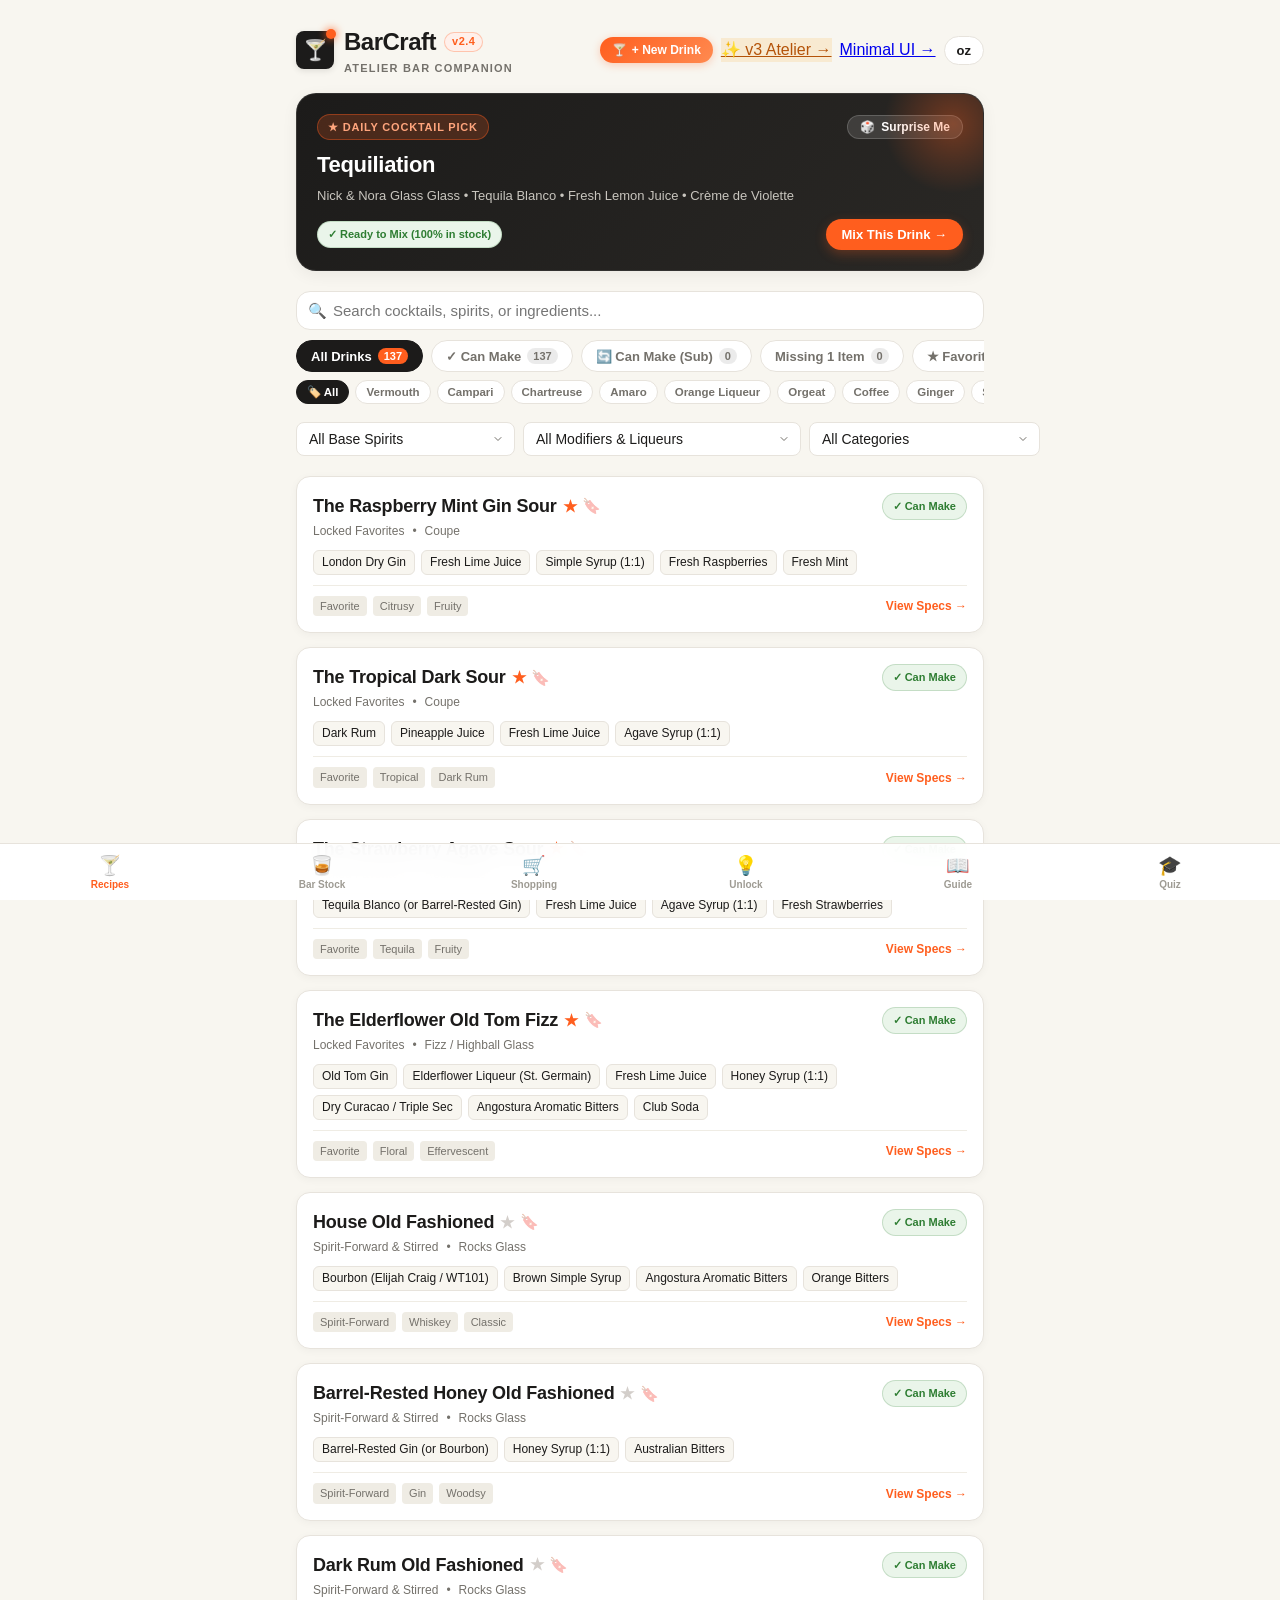
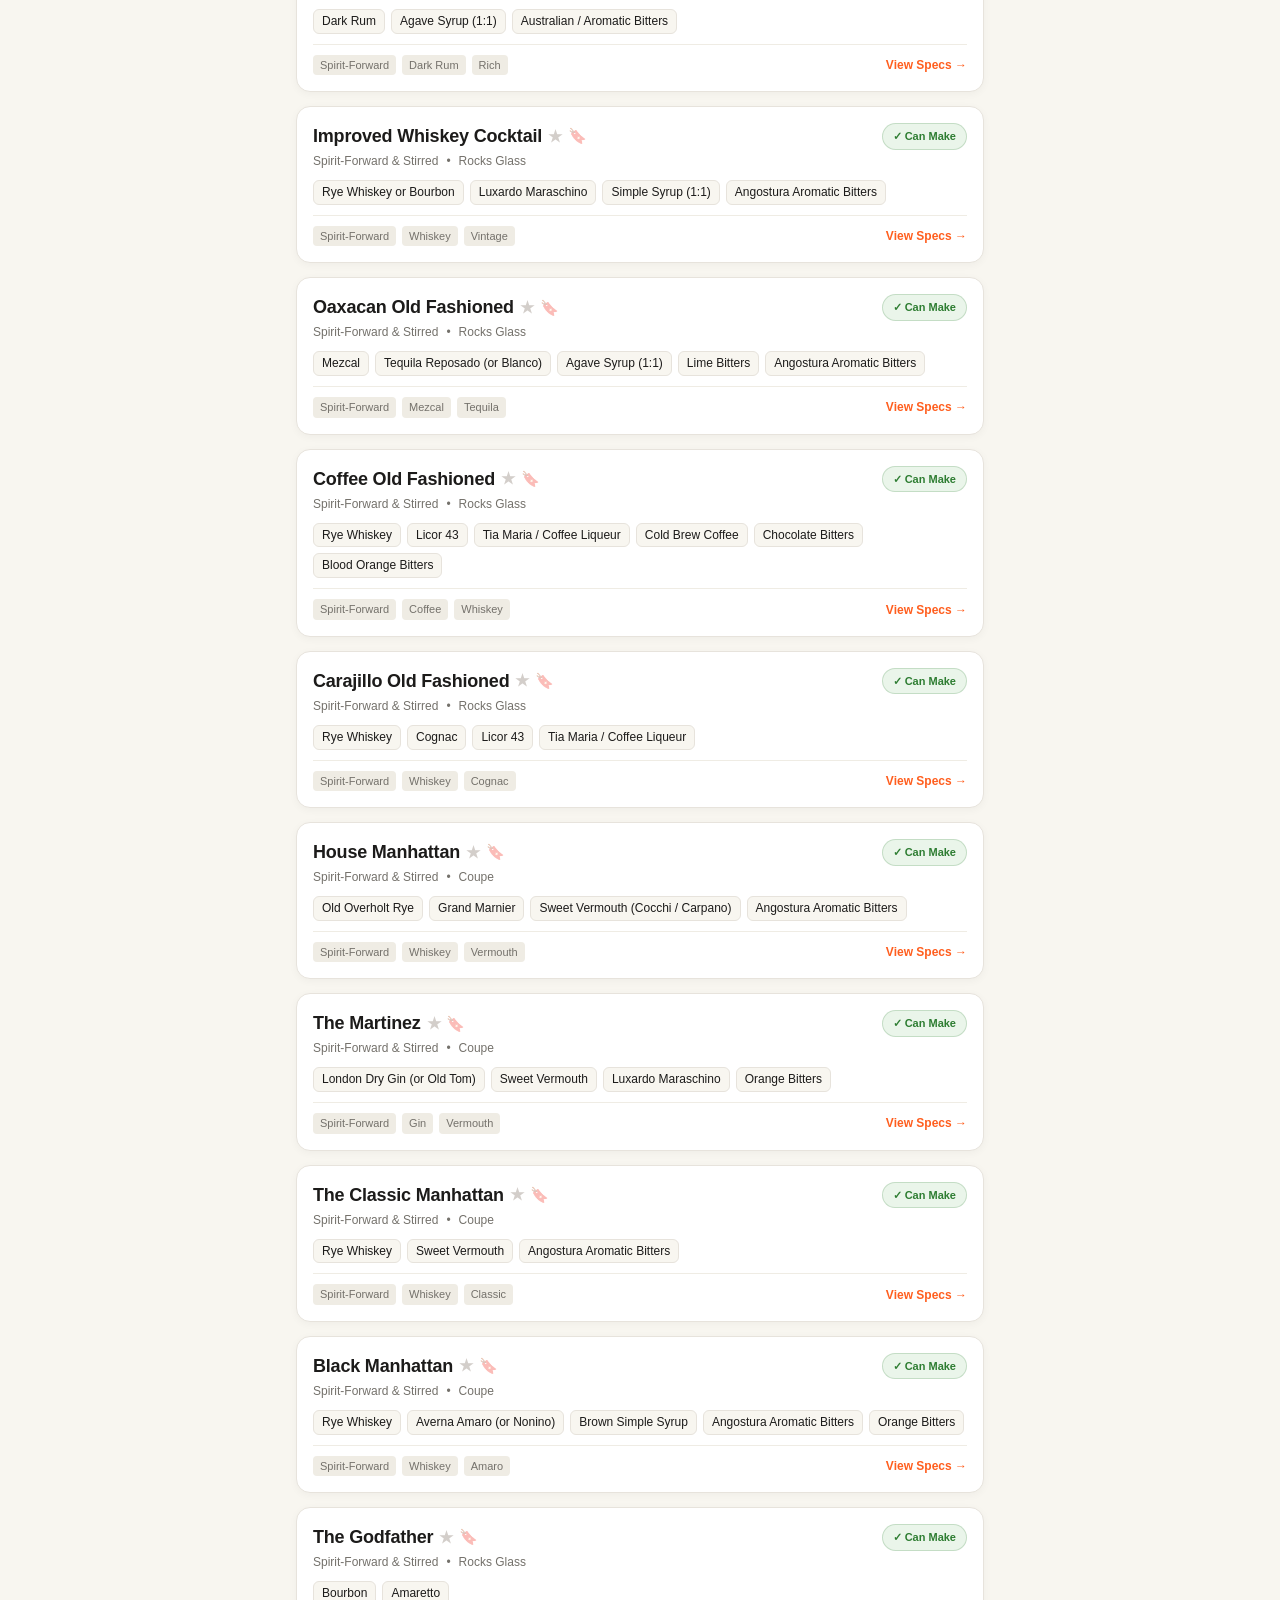
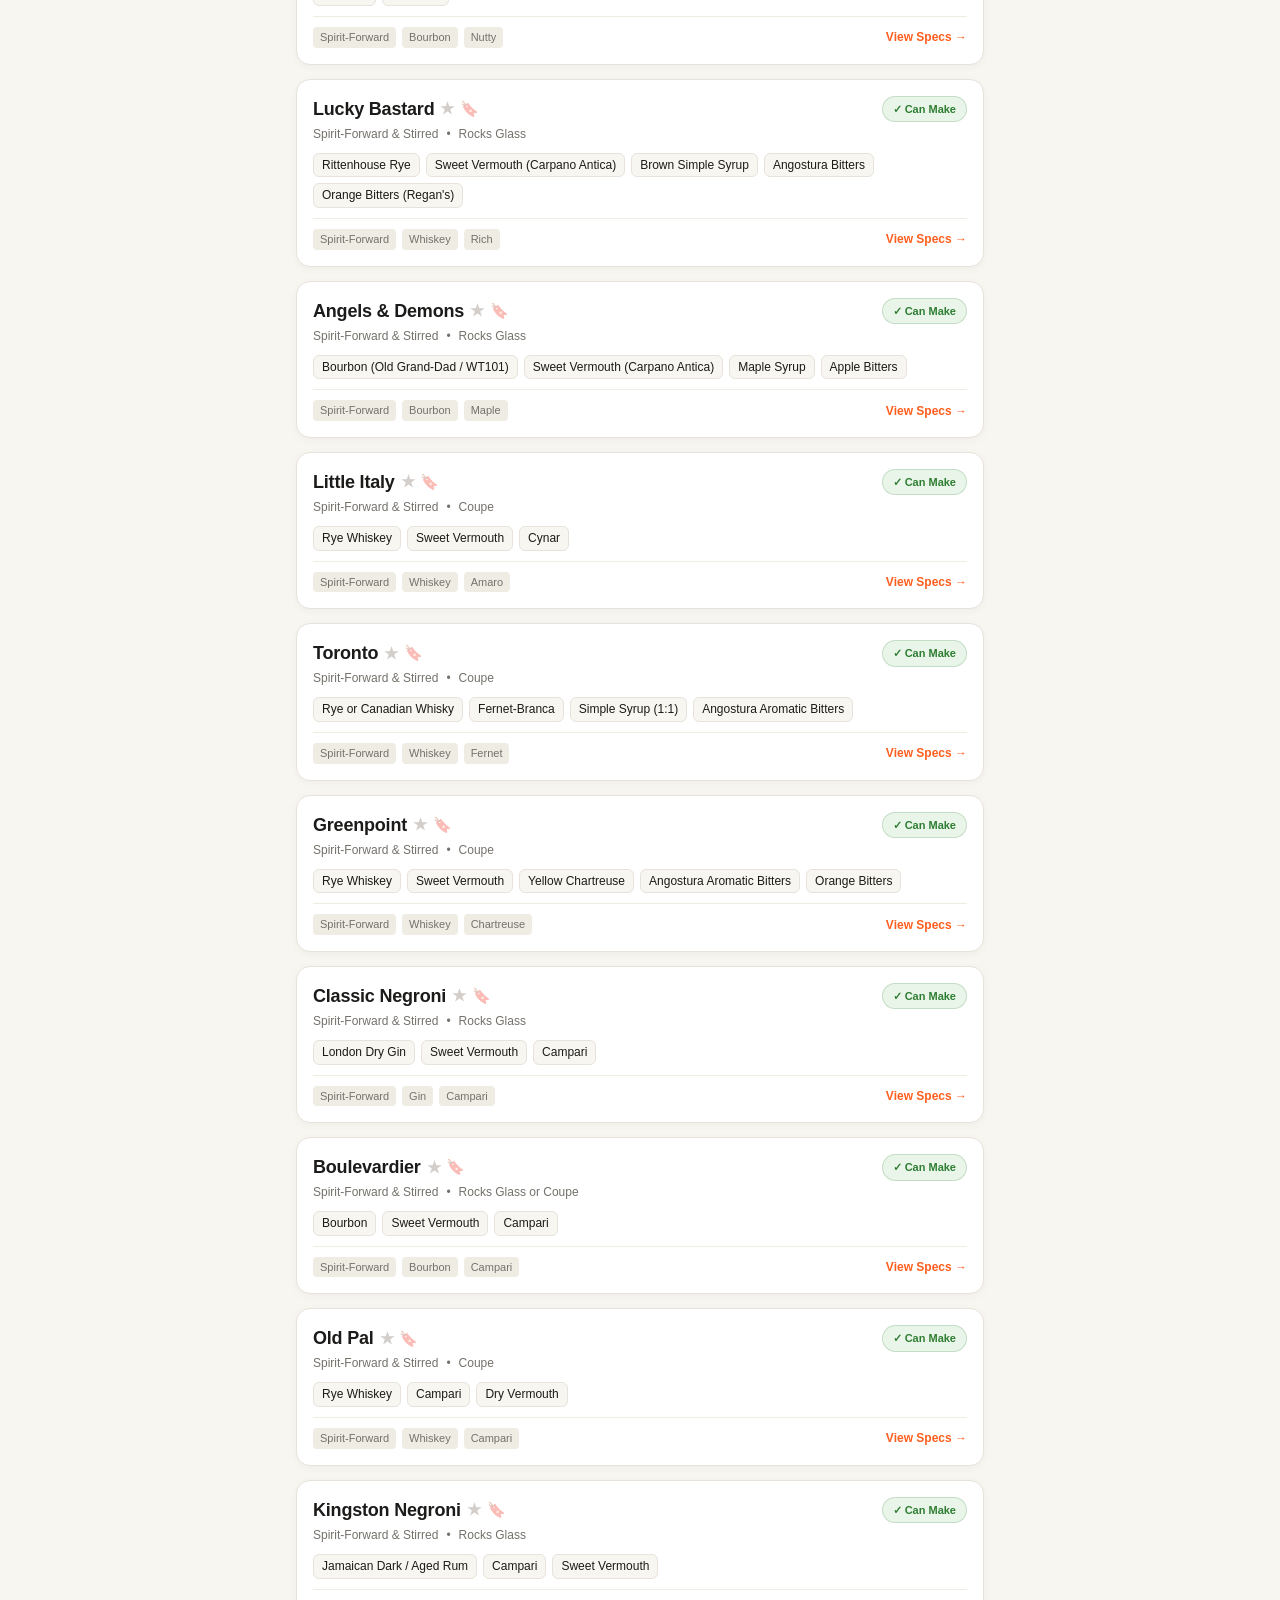
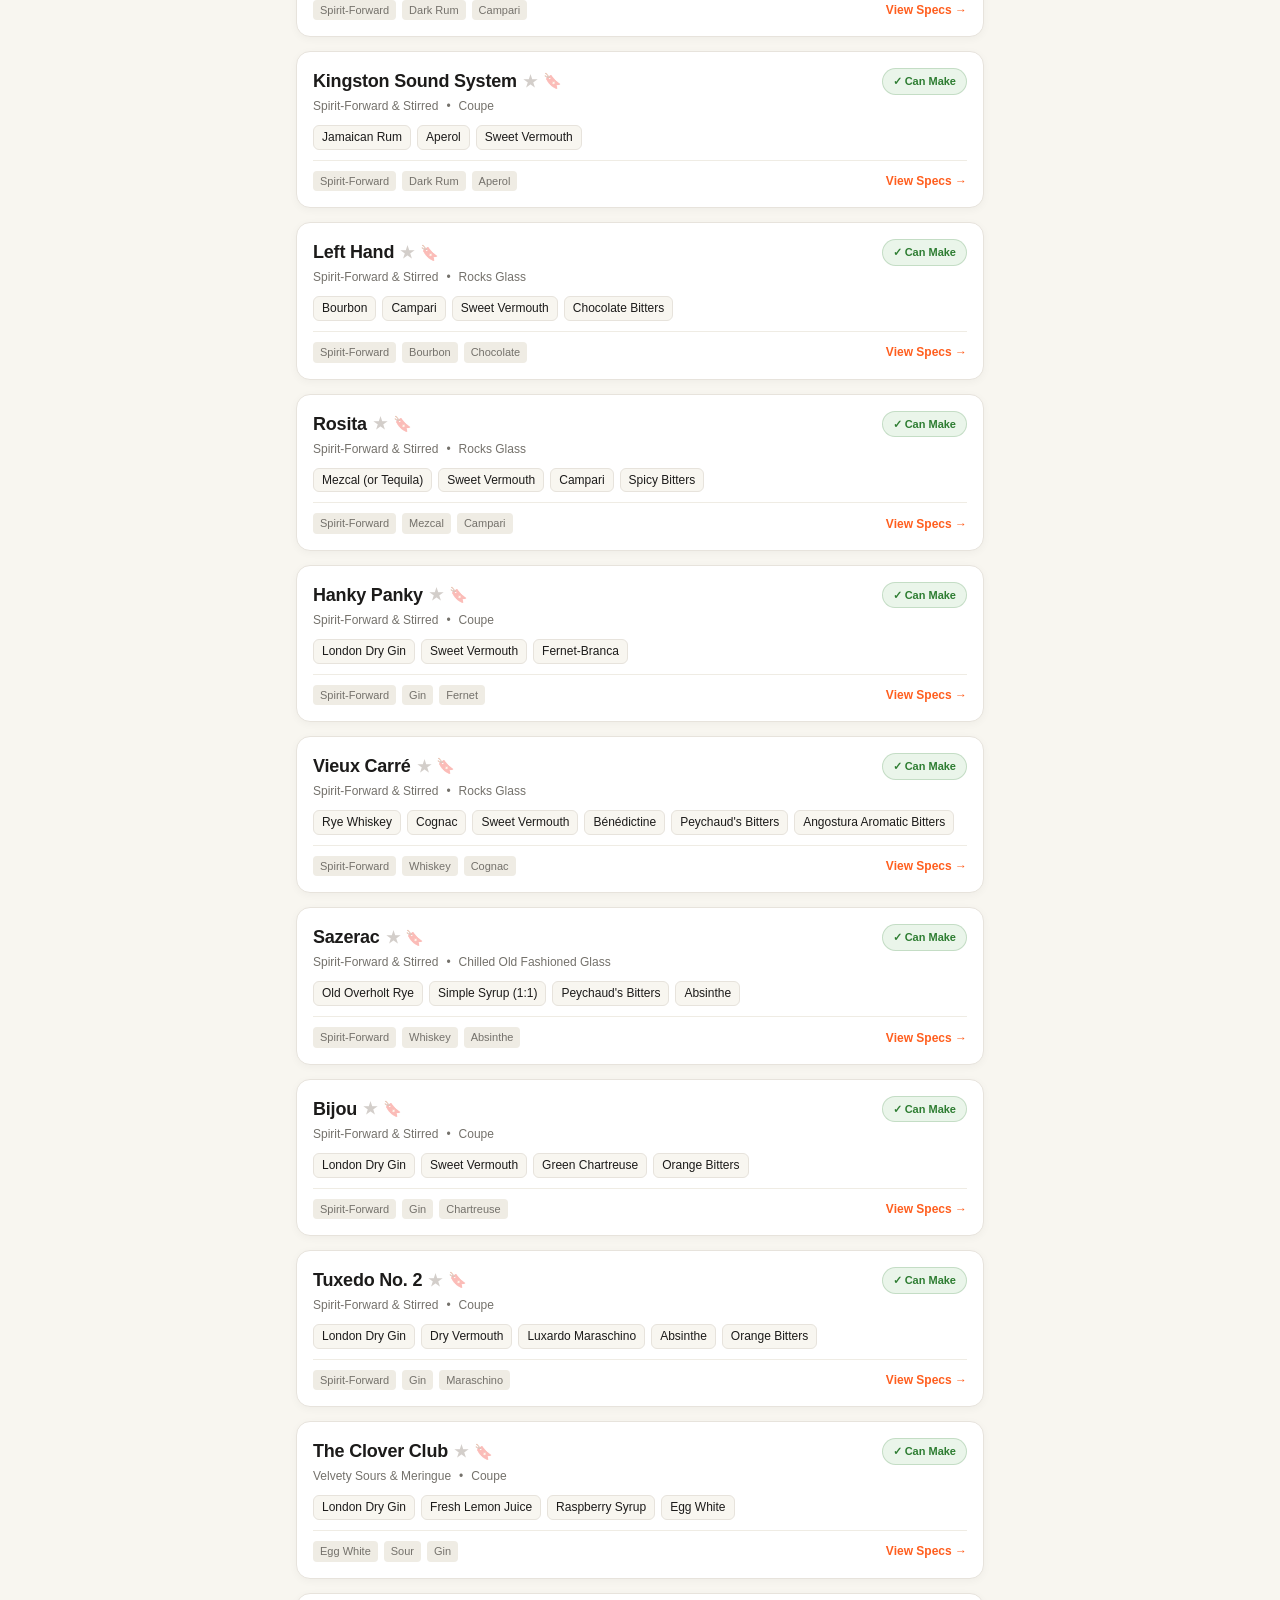
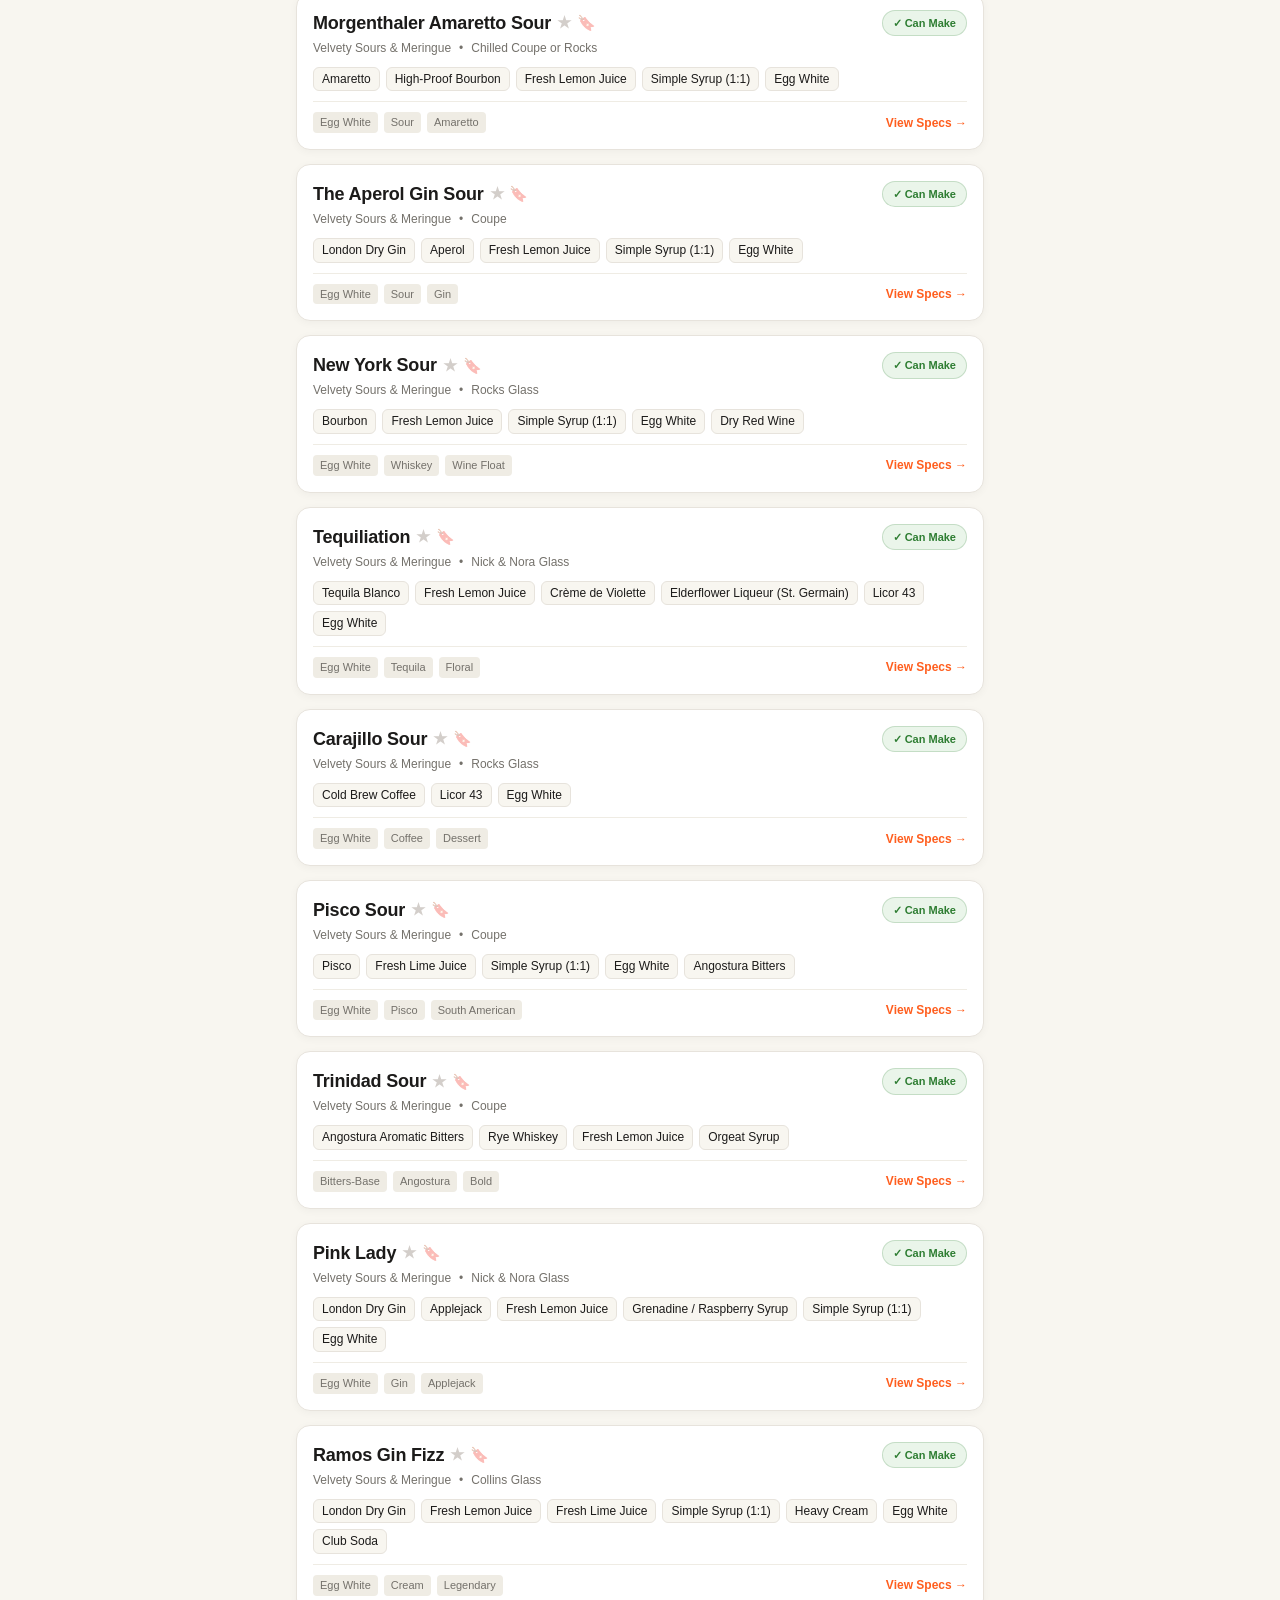
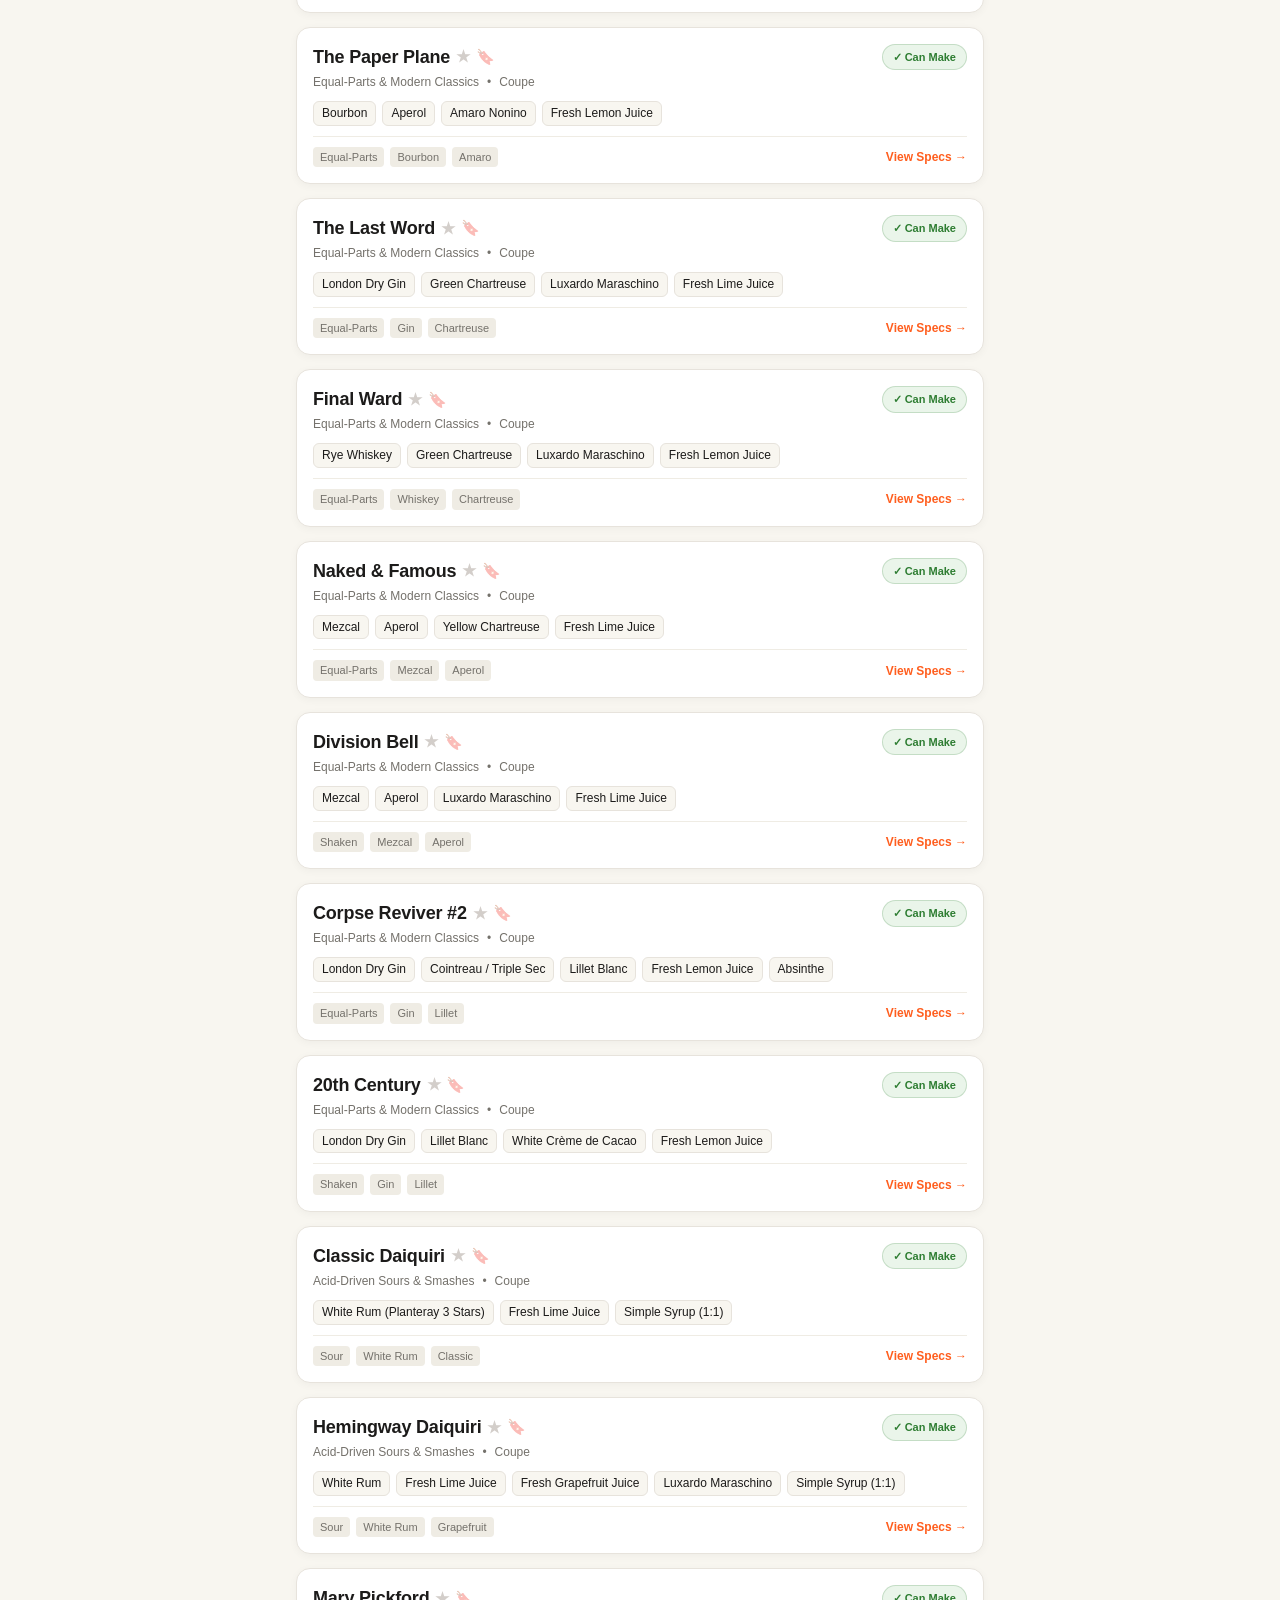
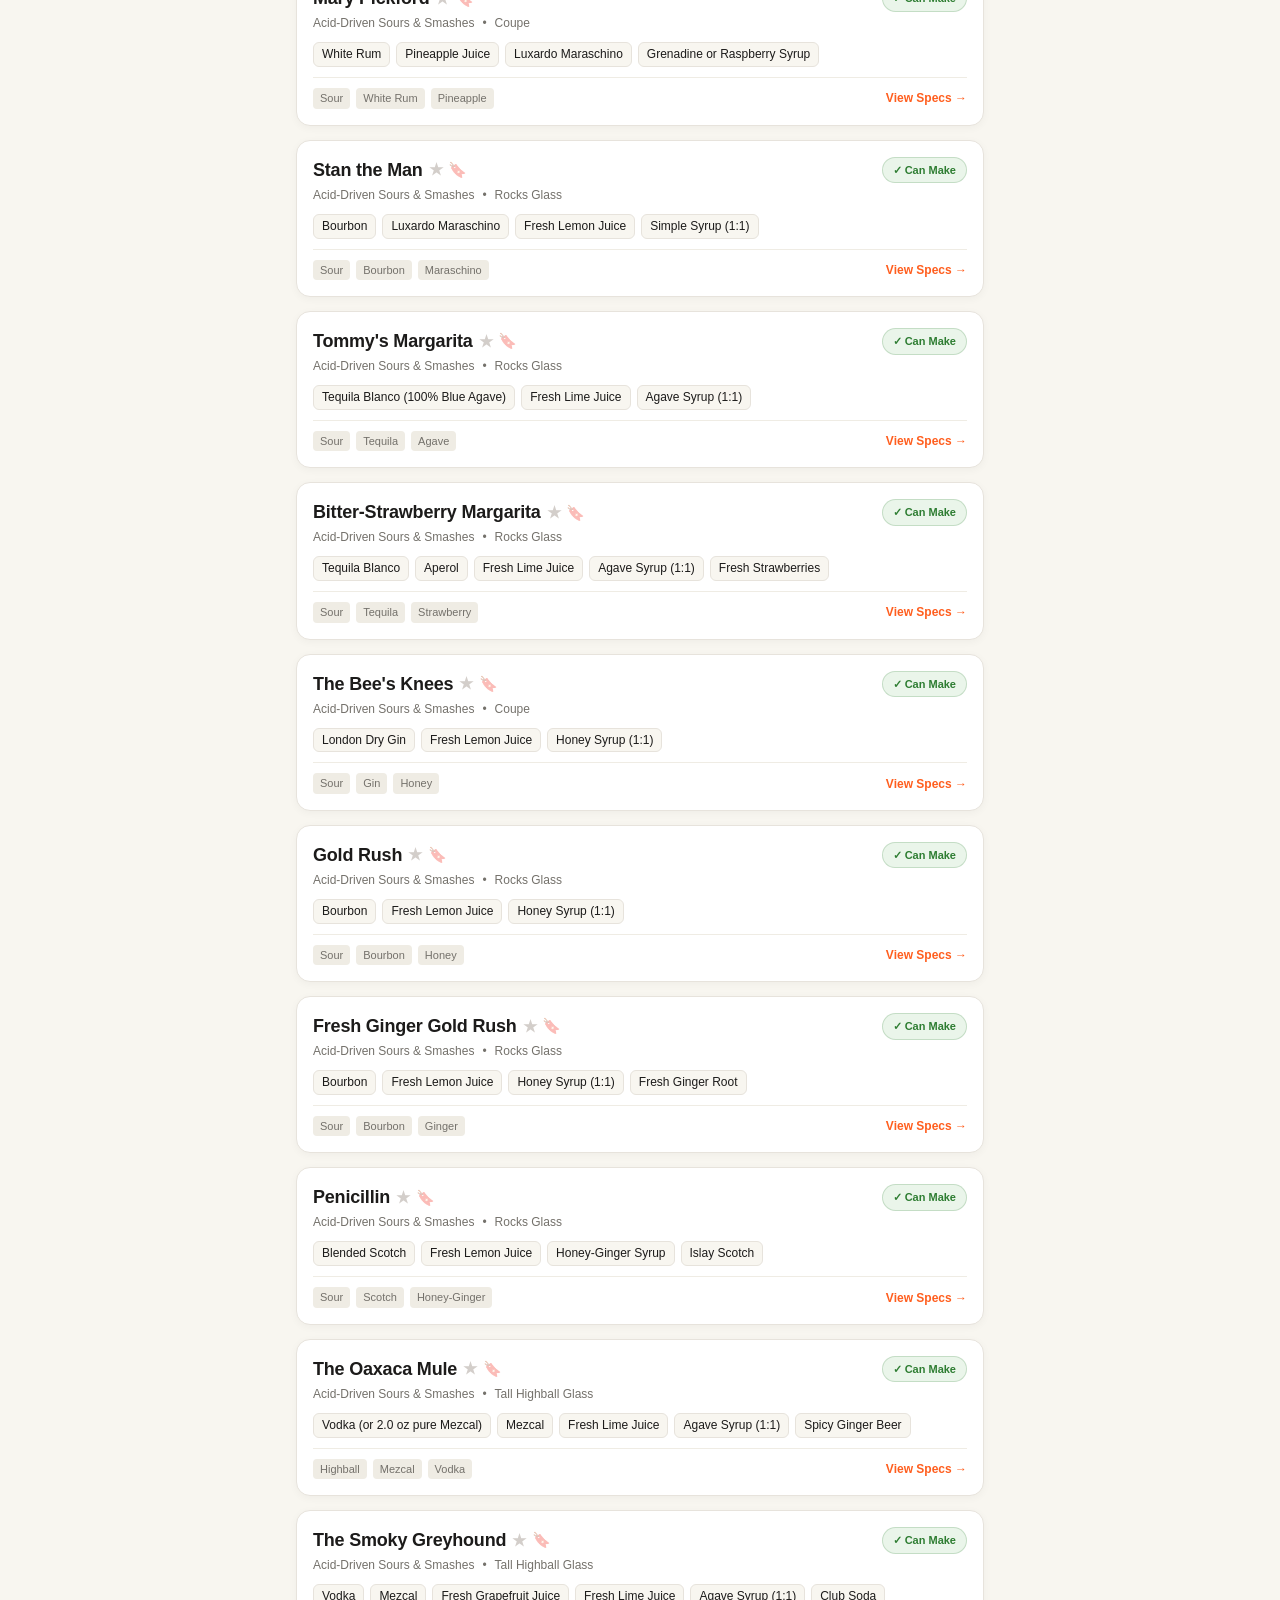
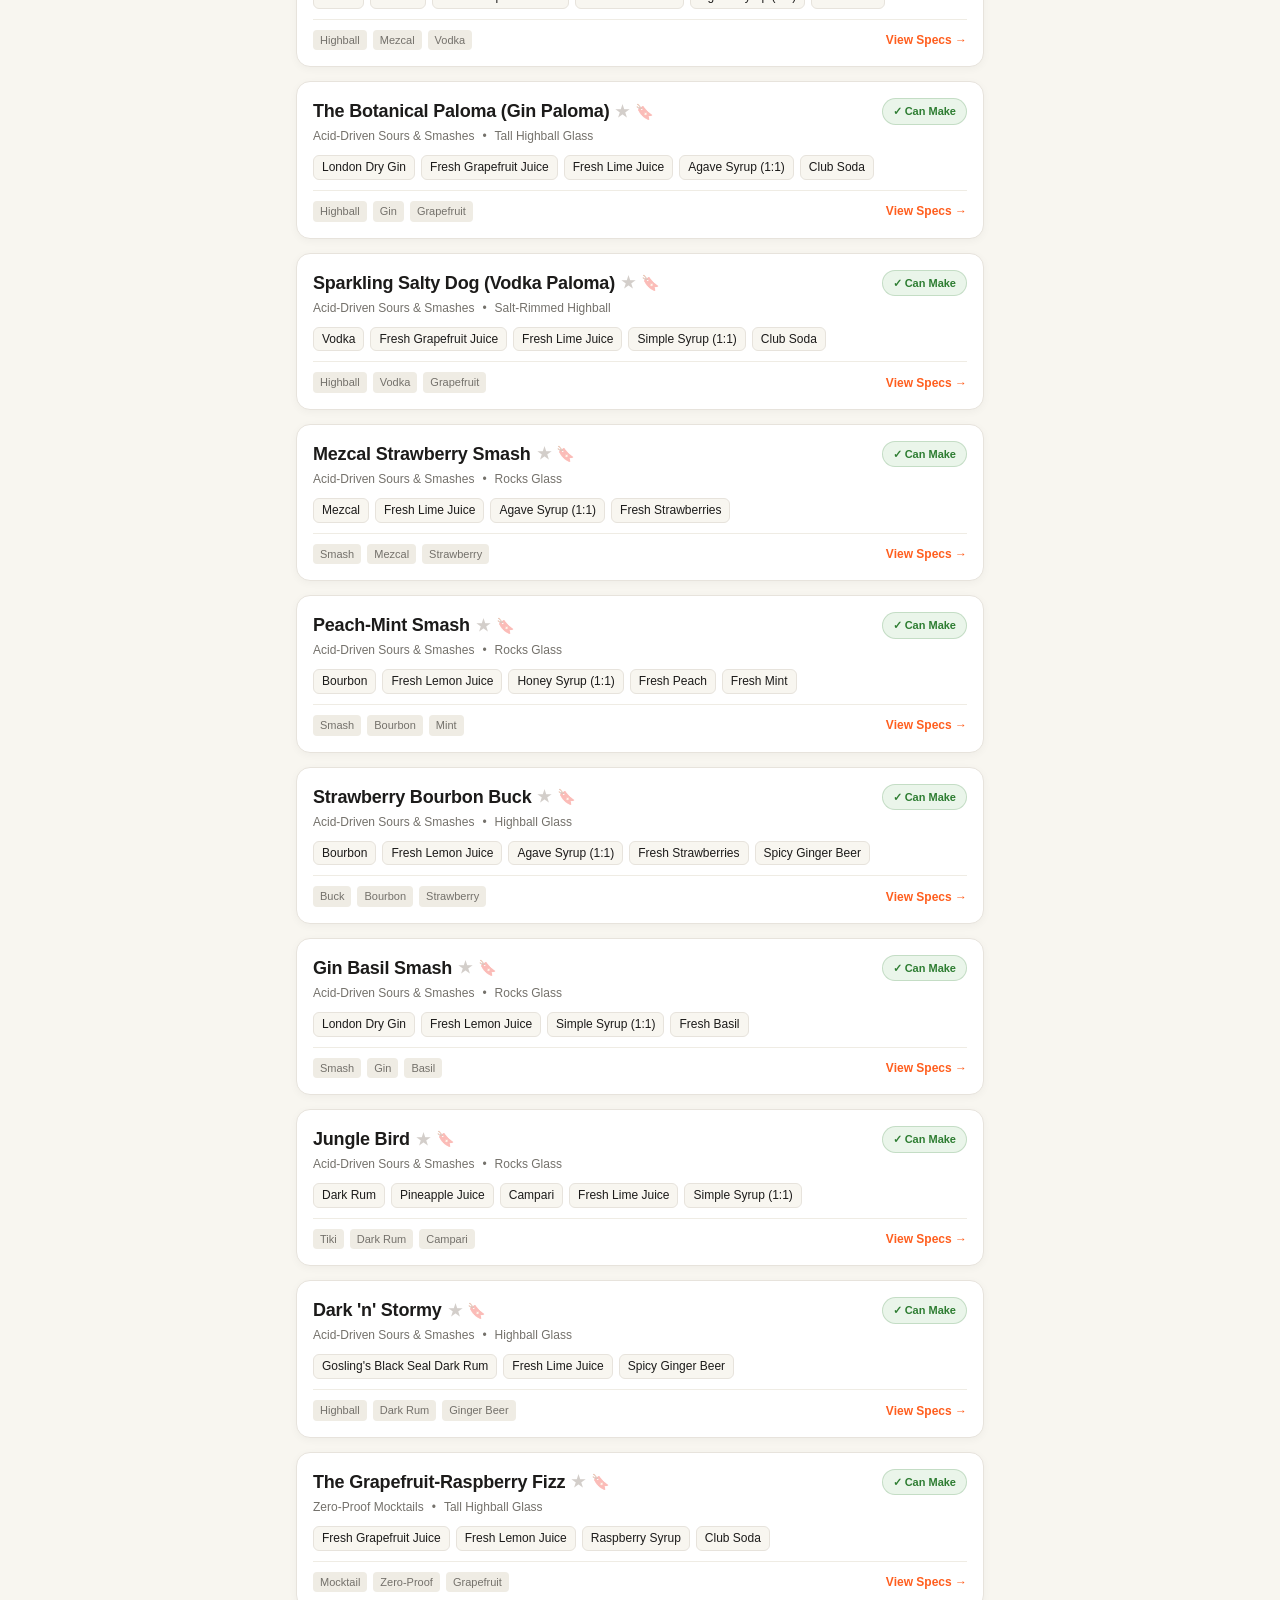
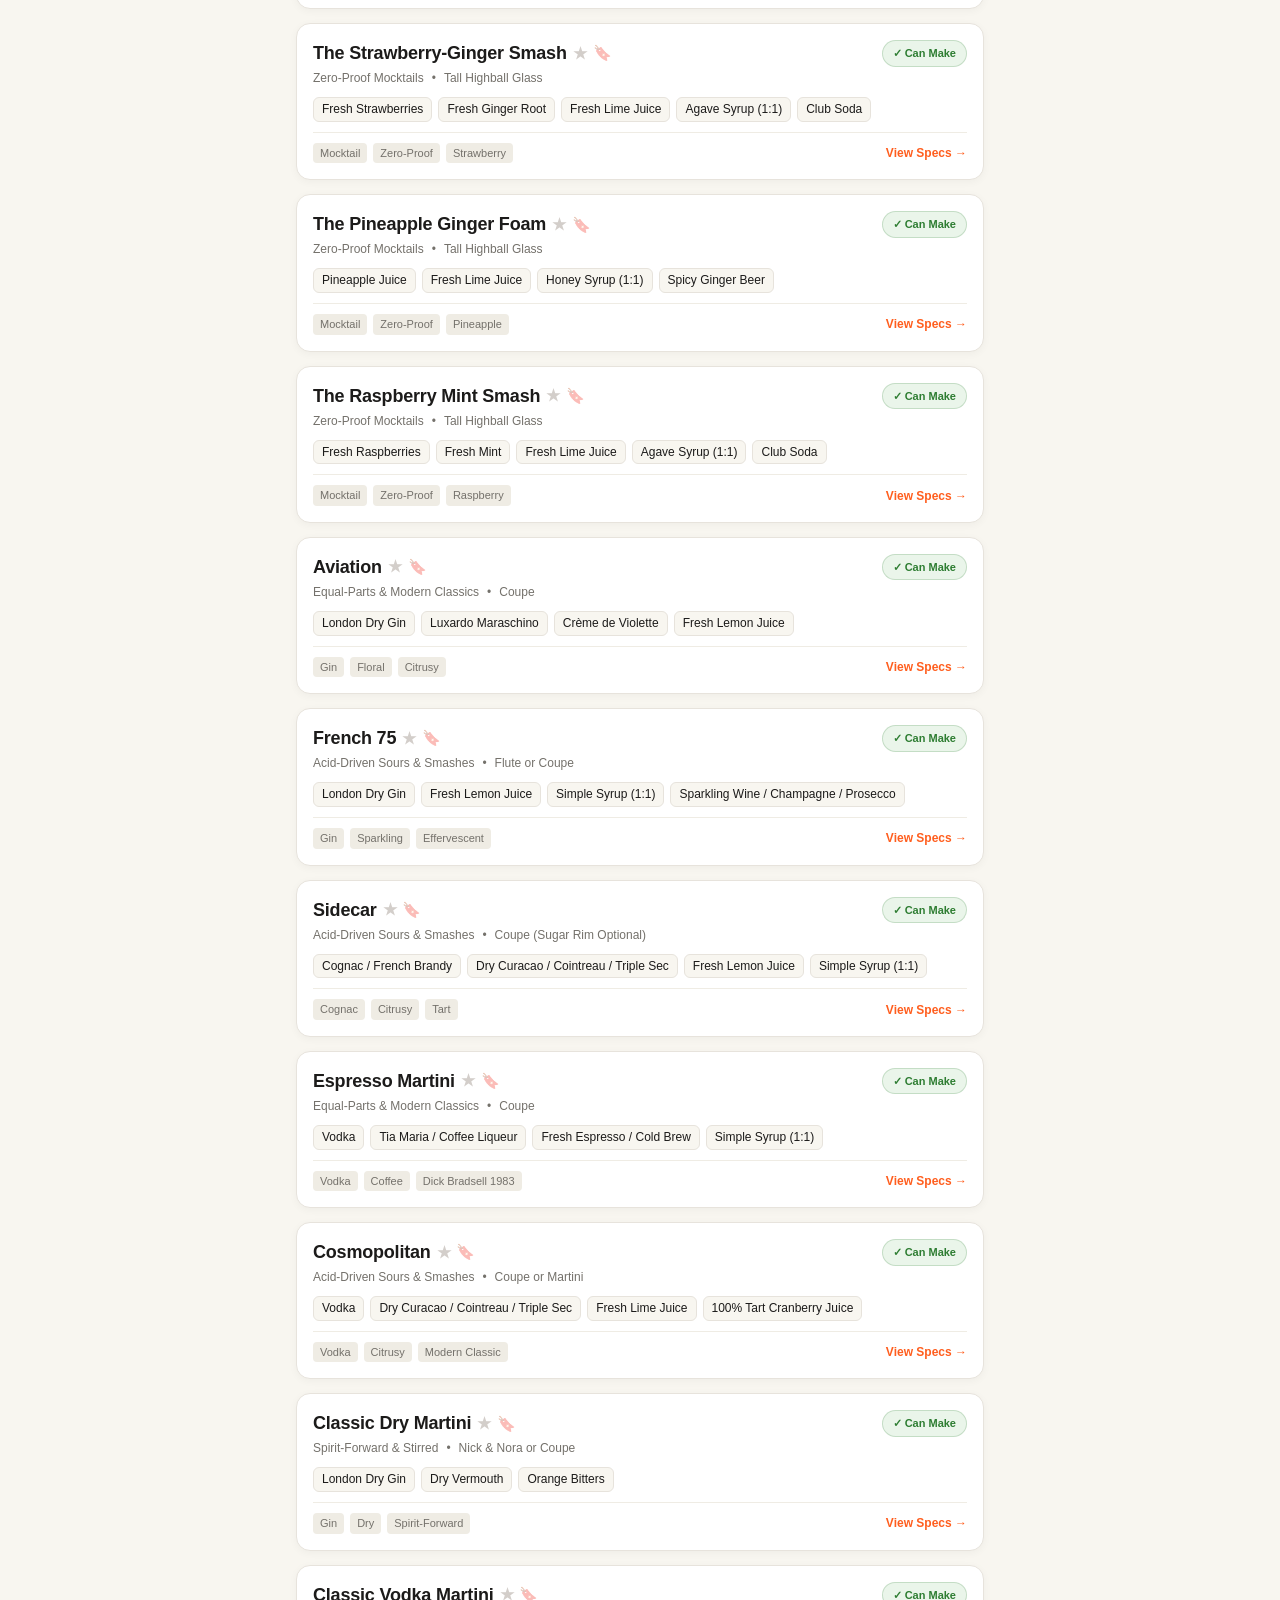
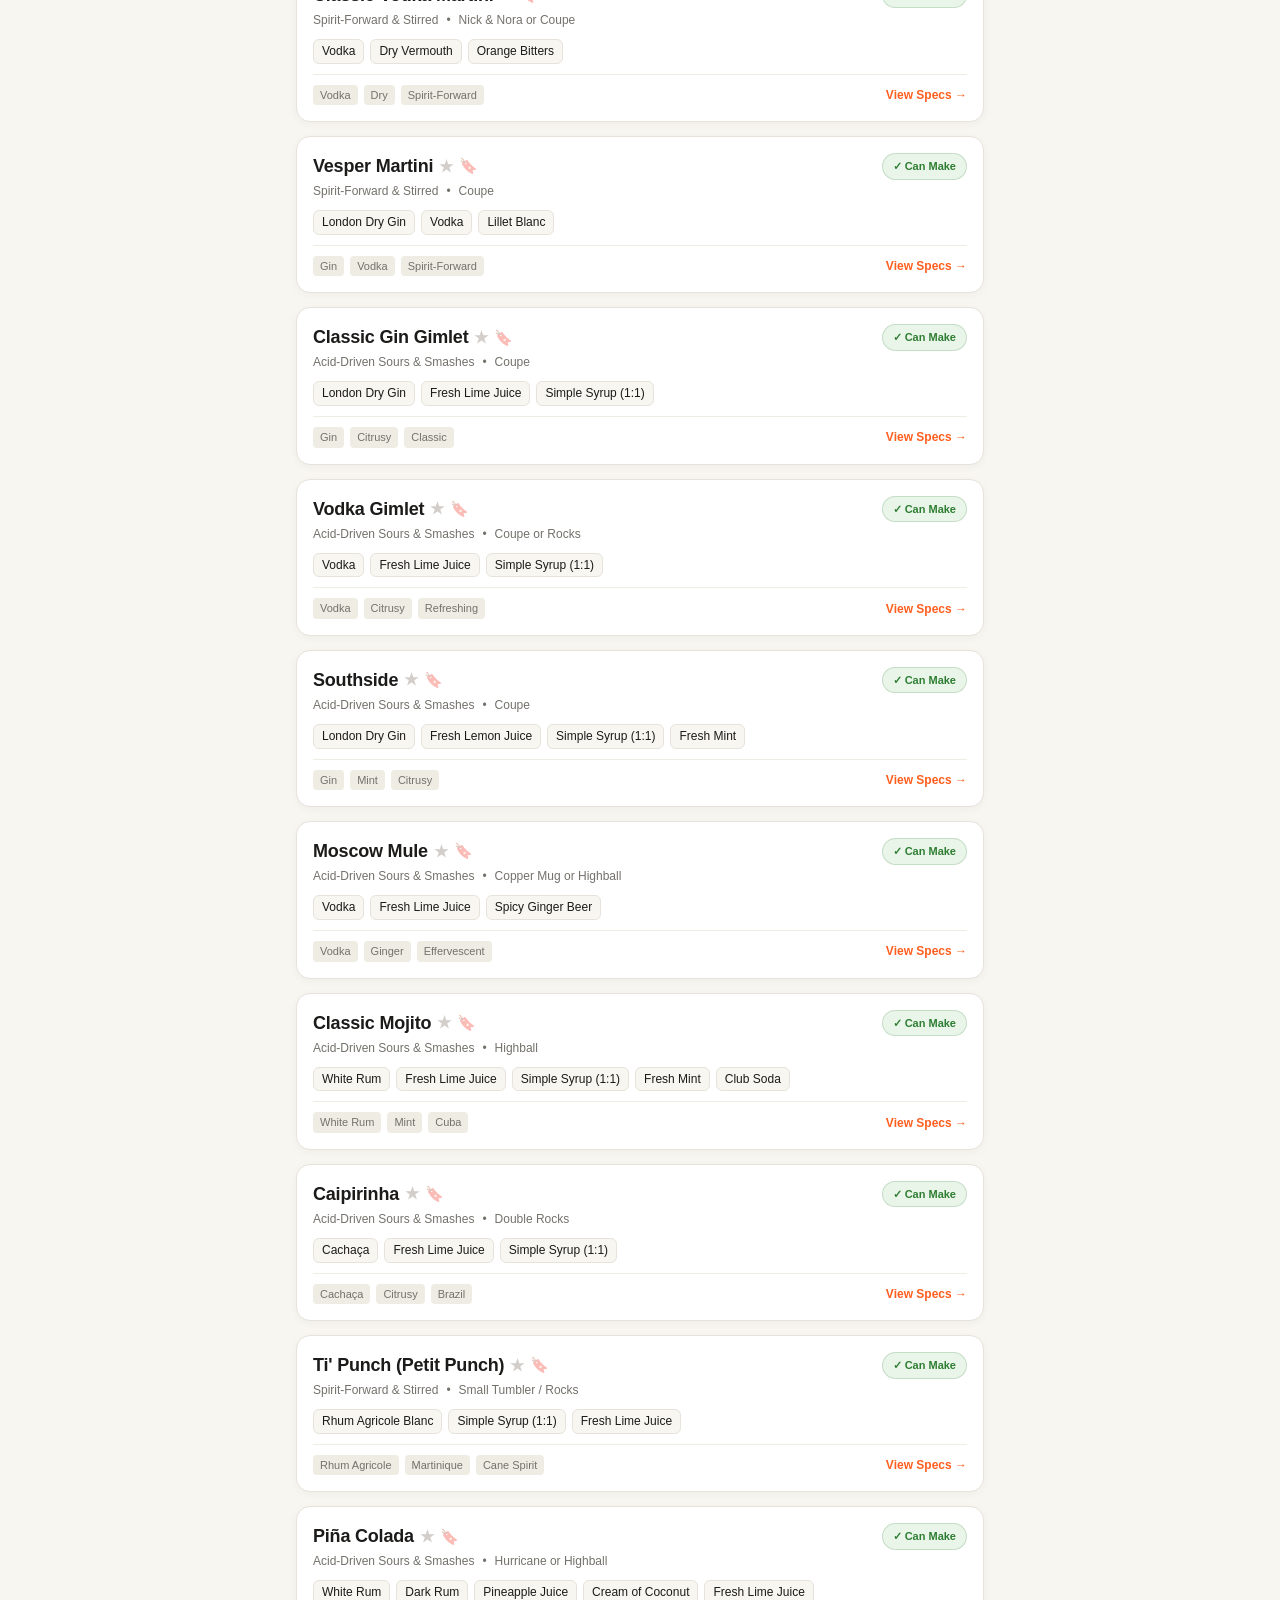
==== commit ad9f344c: "feat(v3-atelier): publish BarCraft v3 Atelier experience under /atelier/ with dark speakeasy glassmo" ====
--- a/index.html
+++ b/index.html
@@ -2,182 +2,253 @@
 <html lang="en">
 <head>
   <meta charset="UTF-8">
-  <meta name="viewport" content="width=device-width, initial-scale=1.0, maximum-scale=1.0, user-scalable=no, viewport-fit=cover">
-  <meta name="theme-color" content="#09090C">
+  <!-- Mobile-first & iOS Safari PWA viewport -->
+  <meta name="viewport" content="width=device-width, initial-scale=1, viewport-fit=cover, user-scalable=no">
+  <title>BarCraft — Home Bar & Cocktail Companion</title>
+  
+  <!-- PWA & Apple Mobile Web App Meta -->
   <meta name="apple-mobile-web-app-capable" content="yes">
   <meta name="apple-mobile-web-app-status-bar-style" content="black-translucent">
-  <title>BarCraft Atelier — Home Cocktail Companion</title>
+  <meta name="apple-mobile-web-app-title" content="BarCraft">
+  <meta name="theme-color" content="#F8F6F0">
   
   <link rel="manifest" href="manifest.json">
   <link rel="icon" type="image/svg+xml" href="icons/cocktail.svg">
   <link rel="apple-touch-icon" href="icons/apple-touch-icon.png">
   
-  <link rel="stylesheet" href="css/atelier.css">
+  <link rel="stylesheet" href="css/styles.css">
 </head>
 <body>
 
-  <div class="atelier-app" id="atelierApp">
-
-    <!-- Header Bar -->
-    <header class="atelier-header">
-      <div class="brand-block" id="headerBrandBlock">
-        <div class="brand-crest">🍸</div>
-        <div class="brand-text">
-          <span class="brand-name">BarCraft</span>
-          <span class="brand-tag">v3 Atelier</span>
-        </div>
-      </div>
-      <div class="header-right">
-        <span class="hud-pill" id="inStockPillCount">0 In Stock</span>
-        <button class="hud-btn" id="unitToggleBtn" title="Toggle Units (oz / ml)">oz</button>
-        <button class="hud-btn host-mode-btn" id="hostModeBtn" title="Launch Guest Party Menu">🎉 Host</button>
+  <div class="app-container" id="app">
+    
+    <!-- Top Header -->
+    <header class="app-header">
+      <div class="brand-wrapper">
+        <div class="brand-icon">🍸</div>
+        <div>
+          <div class="brand-title">BarCraft <span class="brand-version">v2.4</span></div>
+          <div class="brand-subtitle">Atelier Bar Companion</div>
+        </div>
+      </div>
+      <div class="header-actions">
+        <button class="add-drink-btn" id="addNewDrinkBtn" title="Create a new cocktail or riff"><span>🍸</span> + New Drink</button>
+        <a href="./atelier/" class="mode-switch-btn" title="Try Reimagined v3 Atelier Experience" style="background: rgba(245, 166, 35, 0.15); color: #B45309; border-color: rgba(245, 166, 35, 0.4);">✨ v3 Atelier →</a>
+        <a href="./minimal/" class="mode-switch-btn" title="Try Streamlined Minimalist View">Minimal UI →</a>
+        <button class="unit-toggle-btn" id="unitToggle" title="Toggle Units (oz / ml)">oz</button>
       </div>
     </header>
 
-    <!-- ====================================================================
-         HUB 1: THE BAR (Explore, Moods, Tonight's Pour Deck, & Catalog Grid)
-         ==================================================================== -->
-    <main id="barHub">
-      <!-- Contextual Mood Carousel -->
-      <section class="mood-carousel-wrap">
-        <div class="mood-carousel" id="moodCarousel">
-          <button class="mood-chip active" data-mood="all">✨ All Moods</button>
-          <button class="mood-chip" data-mood="nightcap">🌙 Cozy Nightcap</button>
-          <button class="mood-chip" data-mood="crisp">🍋 Crisp & Refreshing</button>
-          <button class="mood-chip" data-mood="aperitivo">🍊 Aperitivo Hour</button>
-          <button class="mood-chip" data-mood="tropical">🌴 Tropical Escape</button>
-          <button class="mood-chip" data-mood="smoky">🔥 Bold & Smoky</button>
-          <button class="mood-chip" data-mood="zero-proof">🍃 Zero-Proof</button>
-        </div>
-      </section>
-
-      <!-- Search & View Mode Switcher -->
-      <section class="atelier-search-row">
-        <div class="atelier-search-box">
-          <svg class="search-icon-svg" viewBox="0 0 24 24" fill="none" stroke="currentColor" stroke-width="2">
-            <circle cx="11" cy="11" r="8"></circle>
-            <line x1="21" y1="21" x2="16.65" y2="16.65"></line>
-          </svg>
+    <!-- Daily Drink Hero Card (Revolving Daily Suggestion) -->
+    <section class="daily-drink-card" id="dailyDrinkCard">
+      <div class="daily-badge-row">
+        <span class="daily-tag">★ Daily Cocktail Pick</span>
+        <button class="shuffle-btn" id="dailyShuffleBtn" title="Get another recommendation">
+          <span>🎲</span> Surprise Me
+        </button>
+      </div>
+      <div class="daily-drink-title" id="dailyDrinkTitle">The Raspberry Mint Gin Sour</div>
+      <div class="daily-drink-summary" id="dailyDrinkSummary">Coupe Glass • London Dry Gin • Fresh Raspberries • Mint</div>
+      <div class="daily-card-footer">
+        <div class="daily-status-indicator" id="dailyStatusBadge">
+          <span class="status-pill can-make">✓ Can Make Now</span>
+        </div>
+        <button class="daily-btn" id="dailyMakeBtn">Mix This Drink →</button>
+      </div>
+    </section>
+
+    <!-- ====================================================================
+         SCREEN 1: RECIPES & SEARCH (Default)
+         ==================================================================== -->
+    <main id="recipesScreen">
+      <!-- Search & Filters -->
+      <section class="search-filter-box">
+        <div class="search-input-wrapper">
+          <span class="search-icon">🔍</span>
           <input 
-            type="text" 
-            id="atelierSearchInput" 
-            class="atelier-search-input" 
-            placeholder="Search cocktails, spirits, or flavors..."
+            type="search" 
+            id="searchInput" 
+            class="search-input" 
+            placeholder="Search cocktails, spirits, or ingredients..."
             autocomplete="off"
+            autocorrect="off"
             spellcheck="false"
           >
-          <button id="clearSearchBtn" class="clear-search-x">✕</button>
-        </div>
-
-        <div class="view-mode-toggle">
-          <button id="viewModeDeckBtn" class="view-btn active" title="Tonight's Pour Deck View">🎴 Deck</button>
-          <button id="viewModeGridBtn" class="view-btn" title="Curated Catalog Grid">⊞ Grid</button>
+          <button id="clearSearchBtn" class="clear-search-btn" title="Clear">✕</button>
+        </div>
+
+        <!-- Primary Filter Chips -->
+        <div class="filter-scroll-row">
+          <button class="filter-chip active" data-filter="all">
+            All Drinks <span class="chip-count" id="countAll">0</span>
+          </button>
+          <button class="filter-chip" data-filter="can-make">
+            ✓ Can Make <span class="chip-count" id="countCanMake">0</span>
+          </button>
+          <button class="filter-chip" data-filter="substitutes">
+            🔄 Can Make (Sub) <span class="chip-count" id="countSubstitutes">0</span>
+          </button>
+          <button class="filter-chip" data-filter="missing-1">
+            Missing 1 Item <span class="chip-count" id="countMissing1">0</span>
+          </button>
+          <button class="filter-chip" data-filter="favorites">
+            ★ Favorites <span class="chip-count" id="countFavorites">0</span>
+          </button>
+          <button class="filter-chip" data-filter="want-to-try">
+            🔖 Want to Try <span class="chip-count" id="countWantToTry">0</span>
+          </button>
+        </div>
+
+        <!-- Keyword Quick-Filter Chips (1-tap modifier & style search) -->
+        <div class="keyword-chips-row" id="keywordChipsRow">
+          <button class="keyword-chip active" data-keyword="all">🏷️ All</button>
+          <button class="keyword-chip" data-keyword="vermouth">Vermouth</button>
+          <button class="keyword-chip" data-keyword="campari">Campari</button>
+          <button class="keyword-chip" data-keyword="chartreuse">Chartreuse</button>
+          <button class="keyword-chip" data-keyword="amaro">Amaro</button>
+          <button class="keyword-chip" data-keyword="orange">Orange Liqueur</button>
+          <button class="keyword-chip" data-keyword="orgeat">Orgeat</button>
+          <button class="keyword-chip" data-keyword="coffee">Coffee</button>
+          <button class="keyword-chip" data-keyword="ginger">Ginger</button>
+          <button class="keyword-chip" data-keyword="smoky">Smoky</button>
+          <button class="keyword-chip" data-keyword="stirred">Stirred</button>
+          <button class="keyword-chip" data-keyword="egg white">Egg White</button>
+          <button class="keyword-chip" data-keyword="riffs">🎨 Riffs & Custom</button>
+        </div>
+
+        <!-- Secondary Dropdowns -->
+        <div class="secondary-filters" id="secondaryFilters">
+          <select id="spiritFilter" class="filter-select">
+            <option value="all">All Base Spirits</option>
+            <option value="whiskey">Bourbon / Rye / Scotch</option>
+            <option value="gin">London Dry / Old Tom Gin</option>
+            <option value="rum">Rum / Agricole / Cachaça</option>
+            <option value="tequila">Tequila & Mezcal</option>
+            <option value="vodka">Vodka</option>
+            <option value="brandy">Cognac / Brandy / Applejack</option>
+            <option value="sparkling">Champagne & Sparkling</option>
+            <option value="zero-proof">Zero-Proof (Mocktails)</option>
+          </select>
+
+          <select id="modifierFilter" class="filter-select">
+            <option value="all">All Modifiers & Liqueurs</option>
+            <option value="vermouth">Sweet / Dry / Blanc Vermouth</option>
+            <option value="campari-aperitivo">Campari & Bitter Aperitifs</option>
+            <option value="chartreuse">Chartreuse (Green & Yellow)</option>
+            <option value="amaro">Amaro (Nonino, Montenegro, Cynar)</option>
+            <option value="orange-liqueur">Orange Liqueur (Cointreau / Curaçao)</option>
+            <option value="maraschino">Maraschino (Luxardo)</option>
+            <option value="herbal-botanical">Herbal & Absinthe & Elderflower</option>
+            <option value="coffee-chocolate">Coffee Liqueur & Cacao</option>
+            <option value="orgeat-almond">Orgeat & Amaretto</option>
+            <option value="syrups">Syrups & Agave & Honey</option>
+            <option value="bitters">Aromatic & Citrus Bitters</option>
+            <option value="egg-white">Egg White & Meringue Foams</option>
+            <option value="custom-riffs">🎨 Custom Riffs & Creations</option>
+          </select>
+
+          <select id="categoryFilter" class="filter-select">
+            <option value="all">All Categories</option>
+            <option value="Locked Favorites">Locked Favorites</option>
+            <option value="Spirit-Forward & Stirred">Spirit-Forward & Stirred</option>
+            <option value="Velvety Sours & Meringue">Velvety Sours & Meringue</option>
+            <option value="Equal-Parts & Modern Classics">Equal-Parts Classics</option>
+            <option value="Acid-Driven Sours & Smashes">Acid-Driven Sours & Smashes</option>
+            <option value="Zero-Proof Mocktails">Zero-Proof Division</option>
+            <option value="Custom & Riffs">Custom & Riffs</option>
+          </select>
         </div>
       </section>
 
-      <!-- Readiness Quick-Filter Pills -->
-      <section class="readiness-pills-row" id="readinessPillsRow">
-        <button class="readiness-pill active" data-readiness="all">
-          All Pours (<span class="pill-cnt" id="cntAll">0</span>)
-        </button>
-        <button class="readiness-pill" data-readiness="can-make">
-          ✓ Ready to Pour (<span class="pill-cnt" id="cntCanMake">0</span>)
-        </button>
-        <button class="readiness-pill" data-readiness="substitutes">
-          🔄 Ready with Sub (<span class="pill-cnt" id="cntSub">0</span>)
-        </button>
-        <button class="readiness-pill" data-readiness="missing-1">
-          Need 1 Bottle (<span class="pill-cnt" id="cntNeed1">0</span>)
-        </button>
-        <button class="readiness-pill" data-readiness="favorites">
-          ★ Favorites (<span class="pill-cnt" id="cntFav">0</span>)
-        </button>
-        <button class="readiness-pill" data-readiness="want-to-try">
-          🔖 Want to Try (<span class="pill-cnt" id="cntTry">0</span>)
-        </button>
-      </section>
-
-      <!-- Dynamic Bar Content (Deck or Grid) -->
-      <section id="barContentContainer"></section>
-    </main>
-
-    <!-- ====================================================================
-         HUB 2: THE BACKBAR (Inventory, Shopping List, & Unlock Optimizer)
-         ==================================================================== -->
-    <main id="cabinetHub" style="display: none;">
-      <section id="cabinetContainer"></section>
-    </main>
-
-    <!-- ====================================================================
-         HUB 3: THE ACADEMY (Gamified Drills & Technique Codex)
-         ==================================================================== -->
-    <main id="academyHub" style="display: none;">
-      <section id="academyContainer"></section>
-    </main>
-
-  </div> <!-- End .atelier-app -->
-
-  <!-- Floating Action Button: The Craft Lab (Riff Studio) -->
-  <button class="atelier-fab" id="craftLabFab" title="Open Craft Lab (Riff or Create Cocktails)">
-    <span>🧪</span>
-    <span>Craft Lab</span>
-  </button>
-
-  <!-- ======================================================================
-       BOTTOM NAVIGATION BAR (3 Clean Hubs, Safe Area Aware)
-       ====================================================================== -->
-  <nav class="atelier-bottom-nav" id="atelierBottomNav">
-    <button class="nav-hub-btn active" data-hub="bar">
-      <span class="nav-hub-icon">🍸</span>
-      <span class="nav-hub-label">The Bar</span>
-    </button>
-    <button class="nav-hub-btn" data-hub="cabinet">
-      <span class="nav-hub-icon">🥃</span>
-      <span class="nav-hub-label">The Backbar</span>
-    </button>
-    <button class="nav-hub-btn" data-hub="academy">
-      <span class="nav-hub-icon">🎓</span>
-      <span class="nav-hub-label">The Academy</span>
-    </button>
-  </nav>
-
-  <!-- Bartender Focus Mode HUD (Full-screen mixing overlay) -->
-  <div class="hud-modal-overlay" id="hudModalOverlay">
-    <div class="hud-modal-sheet" id="hudModalSheet">
-      <!-- Filled by app_v3.js -->
+      <!-- Recipe Cards Grid -->
+      <section class="recipe-list" id="recipeListContainer"></section>
+    </main>
+
+    <!-- ====================================================================
+         SCREEN 2: INVENTORY & PANTRY
+         ==================================================================== -->
+    <main id="inventoryScreen" style="display: none;">
+      <section class="inventory-section" id="inventoryContainer"></section>
+    </main>
+
+    <!-- ====================================================================
+         SCREEN 3: SMART SHOPPING LIST
+         ==================================================================== -->
+    <main id="shoppingScreen" style="display: none;">
+      <section class="shopping-container" id="shoppingContainer"></section>
+    </main>
+
+    <!-- ====================================================================
+         SCREEN 4: UNLOCK MORE DRINKS (Next Bottle Optimizer)
+         ==================================================================== -->
+    <main id="unlockScreen" style="display: none;">
+      <section id="unlockContainer"></section>
+    </main>
+
+    <!-- ====================================================================
+         SCREEN 5: TECHNIQUE GUIDE & BUDGETING RULES
+         ==================================================================== -->
+    <main id="guideScreen" style="display: none;">
+      <section id="guideContainer"></section>
+    </main>
+
+    <!-- QUIZ / ACADEMY SCREEN -->
+    <main id="quizScreen" style="display: none;">
+      <section id="quizContainer"></section>
+    </main>
+
+  </div> <!-- End .app-container -->
+
+  <!-- Recipe Detail Modal & Bartender Mode -->
+  <div class="modal-overlay" id="modalOverlay">
+    <div class="modal-sheet" id="modalSheet">
+      <!-- Dynamically filled by app.js -->
     </div>
   </div>
 
-  <!-- Guest Party Mode Overlay -->
-  <div class="party-mode-overlay" id="partyModeOverlay">
-    <div id="partyModeContainer">
-      <!-- Filled by app_v3.js -->
+  <!-- Recipe Editor Modal (Add New Drink, Edit Specs, or Riff) -->
+  <div class="modal-overlay" id="recipeEditorModalOverlay" style="display: none;">
+    <div class="modal-sheet editor-sheet" id="recipeEditorModalSheet">
+      <!-- Dynamically filled by app.js -->
     </div>
   </div>
 
-  <!-- Craft Lab Modal (Riff & Custom Drink Studio) -->
-  <div class="hud-modal-overlay" id="craftLabModalOverlay">
-    <div class="hud-modal-sheet" id="craftLabModalSheet">
-      <!-- Filled by app_v3.js -->
-    </div>
-  </div>
-
-  <!-- Atelier Toast Container -->
-  <div class="atelier-toast-container" id="atelierToastContainer"></div>
-
-  <!-- Service Worker Registration for Offline PWA -->
-  <script>
-    if ('serviceWorker' in navigator) {
-      window.addEventListener('load', () => {
-        navigator.serviceWorker.register('./sw.js').catch(err => {
-          console.warn('SW registration:', err);
-        });
-      });
-    }
-  </script>
-
-  <!-- Master Application Script -->
-  <script type="module" src="js/app_v3.js"></script>
+  <!-- Toast Container -->
+  <div class="toast-container" id="toastContainer"></div>
+
+  <!-- ======================================================================
+       BOTTOM NAVIGATION BAR (iOS PWA Safe Area Aware)
+       ====================================================================== -->
+  <nav class="bottom-nav" id="bottomNav">
+    <button class="nav-item active" data-tab="recipes">
+      <span class="nav-icon">🍸</span>
+      <span>Recipes</span>
+    </button>
+    <button class="nav-item" data-tab="inventory">
+      <span class="nav-icon">🥃</span>
+      <span>Bar Stock</span>
+    </button>
+    <button class="nav-item" data-tab="shopping">
+      <span class="nav-icon">🛒</span>
+      <span>Shopping</span>
+      <span class="nav-badge" id="shoppingBadge" style="display: none;">0</span>
+    </button>
+    <button class="nav-item" data-tab="unlock">
+      <span class="nav-icon">💡</span>
+      <span>Unlock</span>
+    </button>
+    <button class="nav-item" data-tab="guide">
+      <span class="nav-icon">📖</span>
+      <span>Guide</span>
+    </button>
+    <button class="nav-item" data-tab="quiz">
+      <span class="nav-icon">🎓</span>
+      <span>Quiz</span>
+    </button>
+  </nav>
+
+  <!-- Application Entry Point -->
+  <script type="module" src="js/app.js"></script>
 
 </body>
 </html>
--- a/css/styles.css
+++ b/css/styles.css
@@ -0,0 +1,3361 @@
+/* ==========================================================================
+   BarCraft Modern Aesthetic Stylesheet
+   Palette: Cream (#F8F6F0), White (#FFFFFF), Grey (#222/#777/#E5E2DB), Neon Orange (#FF5E1E)
+   Mobile-First, iOS PWA Optimized with Safe Area Insets
+   ========================================================================== */
+
+:root {
+  --bg-cream: #F8F6F0;
+  --bg-cream-darker: #EFECE4;
+  --surface-card: #FFFFFF;
+  --surface-card-subtle: #FDFCF9;
+  
+  --text-primary: #1C1B1A;
+  --text-secondary: #74716B;
+  --text-muted: #9E9B93;
+  
+  --border-light: #E7E3DC;
+  --border-focus: #1C1B1A;
+
+  /* Neon Orange Pop */
+  --accent-orange: #FF5E1E;
+  --accent-orange-hover: #E04B0E;
+  --accent-orange-light: #FFF0EB;
+  --accent-orange-glow: rgba(255, 94, 30, 0.28);
+
+  /* Status Colors */
+  --status-green: #2E7D32;
+  --status-green-bg: #EAF5EA;
+  --status-red: #D32F2F;
+  --status-red-bg: #FDE8E8;
+  --status-amber: #ED6C02;
+  --status-amber-bg: #FFF4E5;
+
+  /* Shadows & Radii */
+  --radius-sm: 8px;
+  --radius-md: 14px;
+  --radius-lg: 20px;
+  --radius-pill: 9999px;
+  --shadow-subtle: 0 2px 8px rgba(0, 0, 0, 0.04);
+  --shadow-card: 0 4px 16px rgba(0, 0, 0, 0.06);
+  --shadow-modal: 0 16px 40px rgba(0, 0, 0, 0.16);
+
+  /* Fonts */
+  --font-sans: -apple-system, BlinkMacSystemFont, "SF Pro Text", "Segoe UI", Roboto, Helvetica, Arial, sans-serif;
+  --font-serif: "New York", "Georgia", "Iowan Old Style", serif;
+}
+
+* {
+  box-sizing: border-box;
+  margin: 0;
+  padding: 0;
+  -webkit-font-smoothing: antialiased;
+  -moz-osx-font-smoothing: grayscale;
+}
+
+body {
+  font-family: var(--font-sans);
+  background-color: var(--bg-cream);
+  color: var(--text-primary);
+  line-height: 1.5;
+  touch-action: manipulation;
+  overscroll-behavior-y: none;
+  min-height: 100vh;
+  padding-bottom: calc(76px + env(safe-area-inset-bottom, 20px));
+}
+
+/* Base Container */
+.app-container {
+  max-width: 720px;
+  margin: 0 auto;
+  padding: max(16px, env(safe-area-inset-top, 16px)) 16px 20px 16px;
+}
+
+/* ==========================================================================
+   Header Bar
+   ========================================================================== */
+.app-header {
+  display: flex;
+  justify-content: space-between;
+  align-items: center;
+  padding: 8px 0 16px 0;
+}
+
+.brand-wrapper {
+  display: flex;
+  align-items: center;
+  gap: 10px;
+}
+
+.brand-icon {
+  width: 38px;
+  height: 38px;
+  background-color: var(--text-primary);
+  color: #FFFFFF;
+  border-radius: var(--radius-sm);
+  display: flex;
+  align-items: center;
+  justify-content: center;
+  font-size: 20px;
+  position: relative;
+  box-shadow: 0 2px 6px rgba(0,0,0,0.1);
+}
+
+.brand-icon::after {
+  content: '';
+  position: absolute;
+  top: -2px;
+  right: -2px;
+  width: 10px;
+  height: 10px;
+  border-radius: 50%;
+  background-color: var(--accent-orange);
+  box-shadow: 0 0 8px var(--accent-orange);
+}
+
+.brand-title {
+  font-size: 24px;
+  font-weight: 800;
+  letter-spacing: -0.5px;
+  color: var(--text-primary);
+  display: flex;
+  align-items: center;
+  gap: 8px;
+}
+
+.brand-version {
+  display: inline-block;
+  font-size: 11px;
+  font-weight: 800;
+  background-color: var(--accent-orange-light);
+  color: var(--accent-orange);
+  padding: 2px 7px;
+  border-radius: var(--radius-pill);
+  border: 1px solid rgba(255, 94, 30, 0.3);
+  letter-spacing: 0.5px;
+  line-height: 1.2;
+}
+
+.brand-subtitle {
+  font-size: 11px;
+  text-transform: uppercase;
+  letter-spacing: 1.2px;
+  color: var(--text-secondary);
+  font-weight: 600;
+}
+
+.header-actions {
+  display: flex;
+  align-items: center;
+  gap: 8px;
+}
+
+.unit-toggle-btn {
+  background: var(--surface-card);
+  border: 1px solid var(--border-light);
+  color: var(--text-primary);
+  padding: 6px 12px;
+  border-radius: var(--radius-pill);
+  font-size: 13px;
+  font-weight: 700;
+  cursor: pointer;
+  transition: all 0.15s ease;
+}
+
+.unit-toggle-btn:active {
+  transform: scale(0.96);
+  border-color: var(--accent-orange);
+}
+
+.icon-btn {
+  background: var(--surface-card);
+  border: 1px solid var(--border-light);
+  color: var(--text-primary);
+  width: 36px;
+  height: 36px;
+  border-radius: 50%;
+  display: flex;
+  align-items: center;
+  justify-content: center;
+  cursor: pointer;
+  font-size: 16px;
+  transition: all 0.15s ease;
+}
+
+.icon-btn:hover {
+  border-color: var(--accent-orange);
+  color: var(--accent-orange);
+}
+
+/* ==========================================================================
+   Daily Drink Banner (Hero Card)
+   ========================================================================== */
+.daily-drink-card {
+  background: linear-gradient(135deg, #1C1B1A 0%, #2A2825 100%);
+  color: #FFFFFF;
+  border-radius: var(--radius-lg);
+  padding: 20px;
+  margin-bottom: 20px;
+  position: relative;
+  overflow: hidden;
+  box-shadow: var(--shadow-card);
+  border: 1px solid rgba(255, 255, 255, 0.08);
+}
+
+.daily-drink-card::before {
+  content: '';
+  position: absolute;
+  top: -40px;
+  right: -40px;
+  width: 140px;
+  height: 140px;
+  border-radius: 50%;
+  background: radial-gradient(circle, var(--accent-orange) 0%, transparent 70%);
+  opacity: 0.35;
+  pointer-events: none;
+}
+
+.daily-badge-row {
+  display: flex;
+  justify-content: space-between;
+  align-items: center;
+  margin-bottom: 8px;
+}
+
+.daily-tag {
+  display: inline-flex;
+  align-items: center;
+  gap: 6px;
+  background-color: rgba(255, 94, 30, 0.2);
+  color: #FFA57D;
+  border: 1px solid rgba(255, 94, 30, 0.4);
+  font-size: 11px;
+  font-weight: 700;
+  text-transform: uppercase;
+  letter-spacing: 0.8px;
+  padding: 4px 10px;
+  border-radius: var(--radius-pill);
+}
+
+.shuffle-btn {
+  background: rgba(255, 255, 255, 0.12);
+  border: 1px solid rgba(255, 255, 255, 0.18);
+  color: #FFFFFF;
+  padding: 4px 12px;
+  border-radius: var(--radius-pill);
+  font-size: 12px;
+  font-weight: 600;
+  cursor: pointer;
+  display: flex;
+  align-items: center;
+  gap: 6px;
+  transition: all 0.2s ease;
+}
+
+.shuffle-btn:hover {
+  background: var(--accent-orange);
+  border-color: var(--accent-orange);
+}
+
+.daily-drink-title {
+  font-size: 22px;
+  font-weight: 800;
+  margin-bottom: 6px;
+  letter-spacing: -0.3px;
+}
+
+.daily-drink-summary {
+  font-size: 13px;
+  color: #C8C5BE;
+  margin-bottom: 14px;
+  line-height: 1.4;
+}
+
+.daily-card-footer {
+  display: flex;
+  justify-content: space-between;
+  align-items: center;
+}
+
+.daily-status-indicator {
+  display: flex;
+  align-items: center;
+  gap: 6px;
+  font-size: 12px;
+  font-weight: 700;
+}
+
+.daily-btn {
+  background: var(--accent-orange);
+  color: #FFFFFF;
+  border: none;
+  font-size: 13px;
+  font-weight: 700;
+  padding: 8px 16px;
+  border-radius: var(--radius-pill);
+  cursor: pointer;
+  box-shadow: 0 4px 12px var(--accent-orange-glow);
+  transition: transform 0.15s ease;
+}
+
+.daily-btn:active {
+  transform: scale(0.96);
+}
+
+/* ==========================================================================
+   Filter & Search Interface
+   ========================================================================== */
+.search-filter-box {
+  margin-bottom: 20px;
+}
+
+.search-input-wrapper {
+  position: relative;
+  display: flex;
+  align-items: center;
+  margin-bottom: 10px;
+}
+
+.search-icon {
+  position: absolute;
+  left: 12px;
+  top: 50%;
+  transform: translateY(-50%);
+  color: var(--text-muted);
+  font-size: 15px;
+  pointer-events: none;
+}
+
+.search-input {
+  width: 100%;
+  padding: 10px 84px 10px 36px;
+  background-color: var(--surface-card);
+  border: 1px solid var(--border-light);
+  border-radius: var(--radius-md);
+  font-size: 15px; /* iOS Safari zoom prevention */
+  color: var(--text-primary);
+  outline: none;
+  transition: border-color 0.2s ease, box-shadow 0.2s ease;
+}
+
+.search-input:focus {
+  border-color: var(--accent-orange);
+  box-shadow: 0 0 0 3px var(--accent-orange-light);
+}
+
+.clear-search-btn {
+  position: absolute;
+  right: 76px;
+  top: 50%;
+  transform: translateY(-50%);
+  background: none;
+  border: none;
+  color: var(--text-muted);
+  font-size: 16px;
+  cursor: pointer;
+  display: none;
+  padding: 4px;
+}
+
+.filter-toggle-btn {
+  position: absolute;
+  right: 6px;
+  top: 50%;
+  transform: translateY(-50%);
+  background-color: var(--bg-cream);
+  border: 1px solid var(--border-light);
+  color: var(--text-secondary);
+  font-size: 11px;
+  font-weight: 700;
+  padding: 5px 9px;
+  border-radius: var(--radius-sm);
+  cursor: pointer;
+  transition: all 0.15s ease;
+  white-space: nowrap;
+}
+
+.filter-toggle-btn:hover {
+  border-color: var(--text-primary);
+  color: var(--text-primary);
+}
+
+.filter-toggle-btn.has-filter {
+  background-color: var(--accent-orange-light);
+  color: var(--accent-orange);
+  border-color: var(--accent-orange);
+}
+
+/* Filter Chips / Horizontal Scroll */
+.filter-scroll-row {
+  display: flex;
+  gap: 8px;
+  overflow-x: auto;
+  padding-bottom: 6px;
+  scrollbar-width: none;
+  -webkit-overflow-scrolling: touch;
+}
+
+.filter-scroll-row::-webkit-scrollbar {
+  display: none;
+}
+
+.filter-chip {
+  flex-shrink: 0;
+  background-color: var(--surface-card);
+  border: 1px solid var(--border-light);
+  color: var(--text-secondary);
+  font-size: 13px;
+  font-weight: 600;
+  padding: 7px 14px;
+  border-radius: var(--radius-pill);
+  cursor: pointer;
+  transition: all 0.15s ease;
+  display: inline-flex;
+  align-items: center;
+  gap: 6px;
+}
+
+.filter-chip.active {
+  background-color: var(--text-primary);
+  color: #FFFFFF;
+  border-color: var(--text-primary);
+}
+
+.filter-chip .chip-count {
+  font-size: 11px;
+  font-weight: 700;
+  padding: 2px 6px;
+  border-radius: var(--radius-pill);
+  background-color: rgba(0, 0, 0, 0.08);
+  color: inherit;
+}
+
+.filter-chip.active .chip-count {
+  background-color: var(--accent-orange);
+  color: #FFFFFF;
+}
+
+/* Secondary Filter Bar */
+.secondary-filters {
+  display: flex;
+  gap: 8px;
+  margin-top: 10px;
+}
+
+.secondary-filters.collapsed {
+  display: none;
+}
+
+.filter-select {
+  flex: 1;
+  padding: 8px 12px;
+  background-color: var(--surface-card);
+  border: 1px solid var(--border-light);
+  border-radius: var(--radius-sm);
+  font-size: 14px;
+  color: var(--text-primary);
+  outline: none;
+  cursor: pointer;
+  -webkit-appearance: none;
+  background-image: url("data:image/svg+xml;charset=US-ASCII,%3Csvg%20xmlns%3D%22http%3A%2F%2Fwww.w3.org%2F2000%2Fsvg%22%20width%3D%2212%22%20height%3D%2212%22%20viewBox%3D%220%200%2024%2024%22%20fill%3D%22none%22%20stroke%3D%22%2374716B%22%20stroke-width%3D%222%22%20stroke-linecap%3D%22round%22%20stroke-linejoin%3D%22round%22%3E%3Cpath%20d%3D%22m6%209%206%206%206-6%22%2F%3E%3C%2Fsvg%3E");
+  background-repeat: no-repeat;
+  background-position: right 10px center;
+  padding-right: 28px;
+}
+
+/* ==========================================================================
+   Recipe Cards Grid
+   ========================================================================== */
+.recipe-list {
+  display: flex;
+  flex-direction: column;
+  gap: 14px;
+}
+
+.recipe-card {
+  background-color: var(--surface-card);
+  border: 1px solid var(--border-light);
+  border-radius: var(--radius-md);
+  padding: 16px;
+  box-shadow: var(--shadow-subtle);
+  transition: transform 0.15s ease, border-color 0.15s ease, box-shadow 0.15s ease;
+  cursor: pointer;
+  position: relative;
+}
+
+.recipe-card:hover {
+  border-color: #D3CECA;
+  box-shadow: var(--shadow-card);
+}
+
+.recipe-card:active {
+  transform: scale(0.99);
+}
+
+.recipe-card-header {
+  display: flex;
+  justify-content: space-between;
+  align-items: flex-start;
+  margin-bottom: 8px;
+}
+
+.recipe-title-group {
+  flex: 1;
+  padding-right: 12px;
+}
+
+.recipe-title {
+  font-size: 18px;
+  font-weight: 700;
+  letter-spacing: -0.2px;
+  color: var(--text-primary);
+  display: flex;
+  align-items: center;
+  gap: 6px;
+  flex-wrap: wrap;
+}
+
+.favorite-star {
+  font-size: 16px;
+  color: #D3CECA;
+  cursor: pointer;
+  transition: color 0.15s ease, transform 0.15s ease;
+  user-select: none;
+}
+
+.favorite-star.active {
+  color: var(--accent-orange);
+}
+
+.want-to-try-btn {
+  font-size: 15px;
+  opacity: 0.35;
+  cursor: pointer;
+  transition: opacity 0.15s ease, transform 0.15s ease, filter 0.15s ease;
+  user-select: none;
+  display: inline-flex;
+  align-items: center;
+  justify-content: center;
+}
+
+.want-to-try-btn:hover {
+  opacity: 0.8;
+  transform: scale(1.15);
+}
+
+.want-to-try-btn.active {
+  opacity: 1;
+  filter: drop-shadow(0 0 3px rgba(255, 94, 30, 0.5));
+  transform: scale(1.08);
+}
+
+.recipe-meta-row {
+  display: flex;
+  align-items: center;
+  gap: 8px;
+  font-size: 12px;
+  color: var(--text-secondary);
+  margin-top: 2px;
+}
+
+/* Availability Badges */
+.status-pill {
+  font-size: 11px;
+  font-weight: 700;
+  padding: 4px 10px;
+  border-radius: var(--radius-pill);
+  display: inline-flex;
+  align-items: center;
+  gap: 5px;
+  white-space: nowrap;
+}
+
+.status-pill.can-make {
+  background-color: var(--status-green-bg);
+  color: var(--status-green);
+  border: 1px solid rgba(46, 125, 50, 0.2);
+}
+
+.status-pill.missing-one {
+  background-color: var(--accent-orange-light);
+  color: var(--accent-orange);
+  border: 1px solid rgba(255, 94, 30, 0.3);
+}
+
+.status-pill.missing-many {
+  background-color: var(--bg-cream-darker);
+  color: var(--text-secondary);
+}
+
+.status-pill.can-sub {
+  background-color: #FFF3E0;
+  color: #D84315;
+  border: 1px solid rgba(216, 67, 21, 0.3);
+}
+
+.recipe-sub-hint {
+  font-size: 11px;
+  color: #D84315;
+  font-weight: 600;
+  margin-top: 5px;
+  display: flex;
+  align-items: center;
+  gap: 4px;
+}
+
+.recipe-ingredients-preview {
+  font-size: 13px;
+  color: var(--text-secondary);
+  margin: 10px 0;
+  line-height: 1.4;
+}
+
+.ing-tag-list {
+  display: flex;
+  flex-wrap: wrap;
+  gap: 6px;
+  margin-top: 6px;
+}
+
+.ing-tag {
+  background-color: var(--bg-cream);
+  border: 1px solid var(--border-light);
+  color: var(--text-primary);
+  font-size: 12px;
+  padding: 3px 8px;
+  border-radius: 6px;
+  display: inline-flex;
+  align-items: center;
+  gap: 4px;
+}
+
+.ing-tag.missing {
+  background-color: var(--status-red-bg);
+  border-color: rgba(211, 47, 47, 0.25);
+  color: var(--status-red);
+  font-weight: 600;
+}
+
+.ing-tag.sub-match {
+  background-color: #FFF8E1;
+  border: 1px dashed #FFA000;
+  color: #BF360C;
+  font-weight: 600;
+}
+
+.recipe-card-footer {
+  display: flex;
+  justify-content: space-between;
+  align-items: center;
+  margin-top: 10px;
+  padding-top: 10px;
+  border-top: 1px solid var(--bg-cream-darker);
+  font-size: 12px;
+  color: var(--text-muted);
+}
+
+.recipe-footer-tags {
+  display: flex;
+  gap: 6px;
+}
+
+.tag-label {
+  background: var(--bg-cream-darker);
+  padding: 2px 7px;
+  border-radius: 4px;
+  font-size: 11px;
+  color: var(--text-secondary);
+}
+
+/* ==========================================================================
+   Recipe Detail Modal & Bartender Mode
+   ========================================================================== */
+.modal-overlay {
+  position: fixed;
+  top: 0;
+  left: 0;
+  right: 0;
+  bottom: 0;
+  background-color: rgba(0, 0, 0, 0.55);
+  backdrop-filter: blur(4px);
+  -webkit-backdrop-filter: blur(4px);
+  z-index: 1000;
+  display: flex;
+  align-items: flex-end;
+  justify-content: center;
+  opacity: 0;
+  visibility: hidden;
+  transition: opacity 0.25s ease, visibility 0.25s ease;
+}
+
+.modal-overlay.active {
+  opacity: 1;
+  visibility: visible;
+}
+
+.modal-sheet {
+  background-color: var(--surface-card);
+  width: 100%;
+  max-width: 640px;
+  max-height: 90vh;
+  border-radius: var(--radius-lg) var(--radius-lg) 0 0;
+  padding: 20px 20px calc(24px + env(safe-area-inset-bottom, 20px)) 20px;
+  overflow-y: auto;
+  transform: translateY(100%);
+  transition: transform 0.3s cubic-bezier(0.16, 1, 0.3, 1);
+  box-shadow: var(--shadow-modal);
+}
+
+.modal-overlay.active .modal-sheet {
+  transform: translateY(0);
+}
+
+.sheet-handle {
+  width: 44px;
+  height: 5px;
+  background-color: #D6D2C9;
+  border-radius: var(--radius-pill);
+  margin: 0 auto 16px auto;
+}
+
+.modal-header-row {
+  display: flex;
+  justify-content: space-between;
+  align-items: flex-start;
+  margin-bottom: 12px;
+}
+
+.modal-title {
+  font-size: 22px;
+  font-weight: 800;
+  letter-spacing: -0.3px;
+  color: var(--text-primary);
+}
+
+.modal-close-btn {
+  background: var(--bg-cream);
+  border: none;
+  width: 32px;
+  height: 32px;
+  border-radius: 50%;
+  display: flex;
+  align-items: center;
+  justify-content: center;
+  font-size: 18px;
+  color: var(--text-secondary);
+  cursor: pointer;
+}
+
+/* Scaling & Unit Controls in Modal */
+.serving-scaler-box {
+  background-color: var(--bg-cream);
+  border-radius: var(--radius-md);
+  padding: 12px 16px;
+  display: flex;
+  justify-content: space-between;
+  align-items: center;
+  margin-bottom: 18px;
+}
+
+.scaler-label {
+  font-size: 13px;
+  font-weight: 700;
+  color: var(--text-secondary);
+  text-transform: uppercase;
+  letter-spacing: 0.5px;
+}
+
+.scaler-buttons {
+  display: flex;
+  gap: 6px;
+}
+
+.scaler-btn {
+  background: var(--surface-card);
+  border: 1px solid var(--border-light);
+  color: var(--text-primary);
+  font-size: 13px;
+  font-weight: 700;
+  padding: 6px 12px;
+  border-radius: var(--radius-pill);
+  cursor: pointer;
+  transition: all 0.15s ease;
+}
+
+.scaler-btn.active {
+  background-color: var(--accent-orange);
+  color: #FFFFFF;
+  border-color: var(--accent-orange);
+}
+
+/* Ingredients Spec Table */
+.spec-table {
+  width: 100%;
+  margin-bottom: 20px;
+}
+
+.spec-row {
+  display: flex;
+  justify-content: space-between;
+  align-items: center;
+  padding: 10px 0;
+  border-bottom: 1px solid var(--bg-cream-darker);
+}
+
+.spec-name-group {
+  display: flex;
+  align-items: center;
+  gap: 8px;
+}
+
+.spec-amount {
+  font-weight: 700;
+  font-size: 15px;
+  color: var(--accent-orange);
+}
+
+.spec-name {
+  font-size: 15px;
+  color: var(--text-primary);
+}
+
+.spec-status-btn {
+  font-size: 11px;
+  font-weight: 600;
+  padding: 3px 8px;
+  border-radius: var(--radius-pill);
+  cursor: pointer;
+  border: none;
+  transition: all 0.15s ease;
+}
+
+.spec-status-btn.in-stock {
+  background-color: var(--status-green-bg);
+  color: var(--status-green);
+}
+
+.spec-status-btn.out-stock {
+  background-color: var(--status-red-bg);
+  color: var(--status-red);
+}
+
+.spec-status-btn.subbed {
+  background-color: #E8F5E9;
+  color: #2E7D32;
+  border: 1px solid rgba(46, 125, 50, 0.3);
+}
+
+/* Substituted Ingredient Styling in Spec Rows */
+.spec-original-subbed {
+  text-decoration: line-through;
+  color: var(--text-muted);
+  font-size: 13px;
+}
+
+.spec-subbed-arrow {
+  color: #FF9800;
+  font-weight: 700;
+  font-size: 13px;
+  margin: 0 4px;
+}
+
+.spec-subbed-name {
+  font-weight: 700;
+  color: #BF360C;
+}
+
+.sub-badge-inline {
+  font-size: 10px;
+  background-color: #FFF3E0;
+  color: #D84315;
+  border: 1px solid rgba(216, 67, 21, 0.25);
+  padding: 1px 6px;
+  border-radius: 4px;
+  font-weight: 700;
+  text-transform: uppercase;
+  letter-spacing: 0.4px;
+  margin-left: 4px;
+}
+
+/* Active Substitution Banner */
+.sub-active-banner {
+  background: linear-gradient(135deg, #FFF8E1 0%, #FFE0B2 100%);
+  border: 1px solid rgba(255, 152, 0, 0.35);
+  border-radius: var(--radius-sm);
+  padding: 10px 14px;
+  margin-bottom: 16px;
+  display: flex;
+  align-items: center;
+  gap: 8px;
+  font-size: 12.5px;
+  font-weight: 600;
+  color: #BF360C;
+  animation: fadeIn 0.2s ease-out;
+}
+
+/* Mixology Substitution Desk */
+.substitution-desk-section {
+  background-color: #FAF9F6;
+  border: 1.5px solid #FFE082;
+  border-radius: var(--radius-md);
+  padding: 16px;
+  margin-bottom: 22px;
+}
+
+.sub-desk-title {
+  font-size: 13px;
+  font-weight: 800;
+  text-transform: uppercase;
+  letter-spacing: 0.8px;
+  color: #B26A00;
+  margin-bottom: 4px;
+  display: flex;
+  align-items: center;
+  gap: 6px;
+}
+
+.sub-desk-subtitle {
+  font-size: 12px;
+  color: var(--text-secondary);
+  margin-bottom: 14px;
+  line-height: 1.4;
+}
+
+.sub-card-list {
+  display: flex;
+  flex-direction: column;
+  gap: 12px;
+}
+
+.sub-desk-card {
+  background: #FFFFFF;
+  border: 1.5px solid var(--border-light);
+  border-radius: var(--radius-sm);
+  padding: 14px;
+  transition: all 0.2s ease;
+  box-shadow: 0 2px 6px rgba(0, 0, 0, 0.03);
+}
+
+.sub-desk-card.active {
+  border-color: #FF9800;
+  background-color: #FFFDF8;
+  box-shadow: 0 4px 12px rgba(255, 152, 0, 0.12);
+}
+
+.sub-desk-header {
+  display: flex;
+  justify-content: space-between;
+  align-items: flex-start;
+  gap: 12px;
+  margin-bottom: 6px;
+}
+
+.sub-desk-title-group {
+  flex: 1;
+}
+
+.sub-desk-pair {
+  display: flex;
+  align-items: center;
+  flex-wrap: wrap;
+  gap: 6px;
+  font-size: 14.5px;
+  font-weight: 700;
+  color: var(--text-primary);
+}
+
+.sub-original-name {
+  color: var(--text-secondary);
+}
+
+.sub-arrow {
+  color: #FF9800;
+  font-weight: 900;
+}
+
+.sub-replacement-name {
+  color: #BF360C;
+}
+
+.sub-badge-wrapper {
+  margin-top: 5px;
+}
+
+/* Recommendation Badges / Widgets */
+.sub-widget-badge {
+  font-size: 10.5px;
+  font-weight: 700;
+  padding: 3px 8px;
+  border-radius: var(--radius-pill);
+  display: inline-flex;
+  align-items: center;
+  gap: 4px;
+  text-transform: uppercase;
+  letter-spacing: 0.5px;
+}
+
+.sub-widget-badge.recommended {
+  background-color: #E8F5E9;
+  color: #2E7D32;
+  border: 1px solid rgba(46, 125, 50, 0.3);
+}
+
+.sub-widget-badge.acceptable {
+  background-color: #FFF3E0;
+  color: #E65100;
+  border: 1px solid rgba(230, 81, 0, 0.3);
+}
+
+.sub-widget-badge.creative {
+  background-color: #EDE7F6;
+  color: #512DA8;
+  border: 1px solid rgba(81, 45, 168, 0.3);
+}
+
+/* iOS-Style Toggle Switch Control */
+.sub-toggle-control {
+  display: flex;
+  flex-direction: column;
+  align-items: flex-end;
+  gap: 4px;
+  flex-shrink: 0;
+}
+
+.sub-switch {
+  position: relative;
+  display: inline-block;
+  width: 46px;
+  height: 26px;
+  flex-shrink: 0;
+}
+
+.sub-switch input {
+  opacity: 0;
+  width: 0;
+  height: 0;
+}
+
+.sub-slider {
+  position: absolute;
+  cursor: pointer;
+  top: 0;
+  left: 0;
+  right: 0;
+  bottom: 0;
+  background-color: #D1D5DB;
+  transition: 0.25s cubic-bezier(0.4, 0, 0.2, 1);
+  border-radius: 26px;
+}
+
+.sub-slider:before {
+  position: absolute;
+  content: "";
+  height: 20px;
+  width: 20px;
+  left: 3px;
+  bottom: 3px;
+  background-color: white;
+  transition: 0.25s cubic-bezier(0.4, 0, 0.2, 1);
+  border-radius: 50%;
+  box-shadow: 0 1px 4px rgba(0, 0, 0, 0.25);
+}
+
+.sub-switch input:checked + .sub-slider {
+  background-color: #FF9800;
+}
+
+.sub-switch input:checked + .sub-slider:before {
+  transform: translateX(20px);
+}
+
+.sub-switch-label {
+  font-size: 11px;
+  font-weight: 700;
+  color: var(--text-secondary);
+  text-align: right;
+  transition: color 0.15s ease;
+}
+
+.sub-desk-card.active .sub-switch-label {
+  color: #E65100;
+}
+
+.sub-desk-body {
+  font-size: 12.5px;
+  line-height: 1.45;
+  color: var(--text-secondary);
+  margin-top: 8px;
+  padding-top: 8px;
+  border-top: 1px solid rgba(0, 0, 0, 0.05);
+  display: flex;
+  flex-direction: column;
+  gap: 6px;
+}
+
+.sub-flavor-impact {
+  color: var(--text-primary);
+}
+
+.sub-flavor-impact strong,
+.sub-ratio-tip strong {
+  color: var(--text-secondary);
+  font-weight: 700;
+  font-size: 10.5px;
+  text-transform: uppercase;
+  letter-spacing: 0.4px;
+  display: block;
+  margin-bottom: 2px;
+}
+
+.sub-ratio-tip {
+  background-color: #FFF9E6;
+  padding: 6px 10px;
+  border-radius: 4px;
+  color: #8D6E63;
+  border-left: 3px solid #FFA000;
+  font-size: 12px;
+}
+
+/* Mechanical Technique Alert Box */
+.technique-box {
+  background-color: #FFF8F3;
+  border-left: 4px solid var(--accent-orange);
+  padding: 12px 14px;
+  border-radius: 0 var(--radius-sm) var(--radius-sm) 0;
+  margin-bottom: 18px;
+}
+
+.technique-title {
+  font-size: 12px;
+  font-weight: 800;
+  text-transform: uppercase;
+  letter-spacing: 0.8px;
+  color: var(--accent-orange);
+  margin-bottom: 4px;
+}
+
+.technique-desc {
+  font-size: 13px;
+  color: var(--text-primary);
+  line-height: 1.45;
+}
+
+/* Interactive Timers Section */
+.timer-section {
+  background-color: var(--bg-cream);
+  border-radius: var(--radius-md);
+  padding: 16px;
+  margin-bottom: 20px;
+  text-align: center;
+}
+
+.timer-title {
+  font-size: 14px;
+  font-weight: 700;
+  margin-bottom: 12px;
+  color: var(--text-primary);
+}
+
+.timer-display {
+  font-size: 44px;
+  font-weight: 900;
+  letter-spacing: -1px;
+  color: var(--accent-orange);
+  font-variant-numeric: tabular-nums;
+  margin-bottom: 12px;
+}
+
+.timer-controls {
+  display: flex;
+  justify-content: center;
+  gap: 10px;
+}
+
+.timer-action-btn {
+  background-color: var(--text-primary);
+  color: #FFFFFF;
+  border: none;
+  padding: 10px 24px;
+  border-radius: var(--radius-pill);
+  font-size: 14px;
+  font-weight: 700;
+  cursor: pointer;
+  transition: background 0.15s ease;
+}
+
+.timer-action-btn:hover {
+  background-color: var(--accent-orange);
+}
+
+.timer-reset-btn {
+  background-color: var(--surface-card);
+  border: 1px solid var(--border-light);
+  color: var(--text-secondary);
+  padding: 10px 18px;
+  border-radius: var(--radius-pill);
+  font-size: 14px;
+  font-weight: 600;
+  cursor: pointer;
+}
+
+/* Batching Dilution Box */
+.batch-dilution-box {
+  background-color: #F3F7FA;
+  border: 1px solid #D2E3F0;
+  border-radius: var(--radius-md);
+  padding: 14px;
+  margin-bottom: 20px;
+}
+
+.batch-dilution-title {
+  font-size: 13px;
+  font-weight: 800;
+  color: #1A5276;
+  text-transform: uppercase;
+  letter-spacing: 0.6px;
+  margin-bottom: 6px;
+}
+
+.batch-metric-row {
+  display: flex;
+  justify-content: space-between;
+  font-size: 13px;
+  margin-bottom: 4px;
+  color: var(--text-primary);
+}
+
+.batch-metric-row span:last-child {
+  font-weight: 700;
+}
+
+/* ==========================================================================
+   Tab Navigation & Bottom Bar (iOS PWA)
+   ========================================================================== */
+.bottom-nav {
+  position: fixed;
+  bottom: 0;
+  left: 0;
+  right: 0;
+  background-color: rgba(255, 255, 255, 0.94);
+  backdrop-filter: blur(12px);
+  -webkit-backdrop-filter: blur(12px);
+  border-top: 1px solid var(--border-light);
+  display: flex;
+  justify-content: space-around;
+  padding: 8px 4px calc(8px + env(safe-area-inset-bottom, 16px)) 4px;
+  z-index: 900;
+}
+
+.nav-item {
+  background: none;
+  border: none;
+  display: flex;
+  flex-direction: column;
+  align-items: center;
+  gap: 2px;
+  color: var(--text-muted);
+  font-size: 10px;
+  font-weight: 600;
+  cursor: pointer;
+  transition: color 0.15s ease;
+  position: relative;
+  flex: 1;
+  min-width: 0;
+  padding: 2px 0;
+}
+
+.nav-item .nav-icon {
+  font-size: 19px;
+}
+
+.nav-item.active {
+  color: var(--accent-orange);
+}
+
+.nav-badge {
+  position: absolute;
+  top: -2px;
+  right: 10px;
+  background-color: var(--accent-orange);
+  color: #FFFFFF;
+  font-size: 10px;
+  font-weight: 800;
+  width: 18px;
+  height: 18px;
+  border-radius: 50%;
+  display: flex;
+  align-items: center;
+  justify-content: center;
+}
+
+/* ==========================================================================
+   Inventory Screen
+   ========================================================================== */
+.inventory-section {
+  display: flex;
+  flex-direction: column;
+  gap: 20px;
+}
+
+.inv-category-group {
+  background-color: var(--surface-card);
+  border: 1px solid var(--border-light);
+  border-radius: var(--radius-md);
+  padding: 16px;
+  box-shadow: var(--shadow-subtle);
+}
+
+.inv-category-header {
+  font-size: 14px;
+  font-weight: 800;
+  color: var(--text-secondary);
+  text-transform: uppercase;
+  letter-spacing: 0.8px;
+  margin-bottom: 12px;
+  display: flex;
+  justify-content: space-between;
+}
+
+.inv-item-row {
+  display: flex;
+  justify-content: space-between;
+  align-items: center;
+  padding: 10px 0;
+  border-bottom: 1px solid var(--bg-cream-darker);
+}
+
+.inv-item-row:last-child {
+  border-bottom: none;
+}
+
+.inv-item-info {
+  flex: 1;
+  padding-right: 12px;
+}
+
+.inv-item-name {
+  font-size: 15px;
+  font-weight: 600;
+  color: var(--text-primary);
+}
+
+.inv-item-benchmark {
+  font-size: 12px;
+  color: var(--text-muted);
+}
+
+.inv-toggle-btn {
+  border: none;
+  font-size: 12px;
+  font-weight: 700;
+  padding: 6px 14px;
+  border-radius: var(--radius-pill);
+  cursor: pointer;
+  transition: all 0.15s ease;
+}
+
+.inv-toggle-btn.in-stock {
+  background-color: var(--status-green-bg);
+  color: var(--status-green);
+  border: 1px solid rgba(46, 125, 50, 0.2);
+}
+
+.inv-toggle-btn.out-stock {
+  background-color: var(--status-red-bg);
+  color: var(--status-red);
+  border: 1px solid rgba(211, 47, 47, 0.2);
+}
+
+/* ==========================================================================
+   Shopping List Screen
+   ========================================================================== */
+.shopping-container {
+  display: flex;
+  flex-direction: column;
+  gap: 16px;
+}
+
+.shopping-group {
+  background-color: var(--surface-card);
+  border: 1px solid var(--border-light);
+  border-radius: var(--radius-md);
+  padding: 16px;
+  box-shadow: var(--shadow-subtle);
+  margin-bottom: 4px;
+}
+
+.shopping-group-header {
+  display: flex;
+  justify-content: space-between;
+  align-items: center;
+  padding-bottom: 10px;
+  border-bottom: 1px solid var(--border-light);
+  margin-bottom: 6px;
+}
+
+.shopping-group-title {
+  display: flex;
+  align-items: center;
+  gap: 8px;
+  font-size: 14px;
+  font-weight: 800;
+  text-transform: uppercase;
+  letter-spacing: 0.6px;
+  color: var(--text-primary);
+}
+
+.shopping-group-count {
+  font-size: 11px;
+  font-weight: 700;
+  padding: 2px 8px;
+  border-radius: var(--radius-pill);
+  background: var(--bg-cream);
+  color: var(--text-secondary);
+}
+
+.shopping-group-subtext {
+  font-size: 11px;
+  color: var(--text-muted);
+  margin-top: 2px;
+}
+
+.shopping-item-row {
+  display: flex;
+  align-items: center;
+  justify-content: space-between;
+  padding: 12px 0;
+  border-bottom: 1px solid var(--bg-cream-darker);
+  gap: 8px;
+}
+
+.shopping-item-row:last-child {
+  border-bottom: none;
+}
+
+.shopping-checkbox-wrapper {
+  display: flex;
+  align-items: flex-start;
+  gap: 12px;
+  cursor: pointer;
+  flex: 1;
+}
+
+.custom-checkbox {
+  width: 22px;
+  height: 22px;
+  border-radius: 6px;
+  border: 2px solid var(--border-light);
+  display: flex;
+  align-items: center;
+  justify-content: center;
+  transition: all 0.15s ease;
+  flex-shrink: 0;
+  margin-top: 2px;
+}
+
+.custom-checkbox.checked {
+  background-color: var(--accent-orange);
+  border-color: var(--accent-orange);
+  color: #FFFFFF;
+}
+
+.shopping-item-details {
+  flex: 1;
+}
+
+.shopping-item-text {
+  font-size: 15px;
+  font-weight: 600;
+  color: var(--text-primary);
+  display: flex;
+  align-items: center;
+  gap: 8px;
+  flex-wrap: wrap;
+}
+
+.shopping-item-text.checked {
+  text-decoration: line-through;
+  color: var(--text-muted);
+}
+
+.shopping-price-tag {
+  display: inline-flex;
+  align-items: center;
+  font-size: 11px;
+  font-weight: 700;
+  padding: 2px 7px;
+  border-radius: 4px;
+  background-color: rgba(255, 94, 30, 0.12);
+  color: var(--accent-orange);
+  border: 1px solid rgba(255, 94, 30, 0.25);
+  letter-spacing: 0.2px;
+}
+
+.shopping-item-sub {
+  font-size: 12px;
+  color: var(--text-muted);
+  margin-top: 2px;
+}
+
+.shopping-rationale {
+  font-size: 11px;
+  color: var(--text-secondary);
+  margin-top: 3px;
+  line-height: 1.35;
+  background: var(--bg-cream);
+  padding: 4px 8px;
+  border-radius: 4px;
+}
+
+.shopping-actions {
+  display: flex;
+  align-items: center;
+  gap: 6px;
+}
+
+.shopping-bump-btn {
+  background: var(--bg-cream);
+  border: 1px solid var(--border-light);
+  color: var(--text-secondary);
+  font-size: 11px;
+  font-weight: 600;
+  padding: 4px 8px;
+  border-radius: var(--radius-sm);
+  cursor: pointer;
+  white-space: nowrap;
+  transition: all 0.15s ease;
+}
+
+.shopping-bump-btn:hover {
+  background: var(--accent-orange-light);
+  border-color: var(--accent-orange);
+  color: var(--accent-orange);
+}
+
+.shopping-remove-btn {
+  background: none;
+  border: none;
+  color: var(--text-muted);
+  font-size: 18px;
+  cursor: pointer;
+  padding: 4px 6px;
+  line-height: 1;
+}
+
+.shopping-remove-btn:hover {
+  color: var(--status-red);
+}
+
+/* ==========================================================================
+   Unlock More Screen (Next Bottle Recommender)
+   ========================================================================== */
+.unlock-hero {
+  background-color: var(--surface-card);
+  border: 1px solid var(--border-light);
+  border-radius: var(--radius-md);
+  padding: 18px;
+  margin-bottom: 16px;
+}
+
+.unlock-hero-title {
+  font-size: 16px;
+  font-weight: 800;
+  color: var(--text-primary);
+  margin-bottom: 4px;
+}
+
+.unlock-hero-subtitle {
+  font-size: 13px;
+  color: var(--text-secondary);
+}
+
+.unlock-card {
+  background-color: var(--surface-card);
+  border: 1px solid var(--border-light);
+  border-radius: var(--radius-md);
+  padding: 16px;
+  margin-bottom: 12px;
+  box-shadow: var(--shadow-subtle);
+}
+
+.unlock-card-top {
+  display: flex;
+  justify-content: space-between;
+  align-items: center;
+  margin-bottom: 8px;
+}
+
+.unlock-bottle-name {
+  font-size: 16px;
+  font-weight: 700;
+  color: var(--text-primary);
+}
+
+.unlock-pill {
+  background-color: var(--accent-orange);
+  color: #FFFFFF;
+  font-size: 12px;
+  font-weight: 800;
+  padding: 4px 10px;
+  border-radius: var(--radius-pill);
+}
+
+.unlock-recipes-list {
+  font-size: 13px;
+  color: var(--text-secondary);
+  line-height: 1.4;
+  margin-bottom: 10px;
+}
+
+.add-unlock-btn {
+  background-color: var(--accent-orange-light);
+  color: var(--accent-orange);
+  border: 1px solid rgba(255, 94, 30, 0.3);
+  font-size: 12px;
+  font-weight: 700;
+  padding: 6px 14px;
+  border-radius: var(--radius-pill);
+  cursor: pointer;
+}
+
+/* ==========================================================================
+   Toast Notifications
+   ========================================================================== */
+.toast-container {
+  position: fixed;
+  bottom: calc(84px + env(safe-area-inset-bottom, 20px));
+  left: 50%;
+  transform: translateX(-50%);
+  z-index: 1100;
+  display: flex;
+  flex-direction: column;
+  gap: 8px;
+  width: calc(100% - 32px);
+  max-width: 480px;
+  pointer-events: none;
+}
+
+.toast {
+  background-color: #1C1B1A;
+  color: #FFFFFF;
+  padding: 12px 18px;
+  border-radius: var(--radius-md);
+  font-size: 14px;
+  font-weight: 600;
+  display: flex;
+  justify-content: space-between;
+  align-items: center;
+  box-shadow: var(--shadow-card);
+  animation: toastIn 0.25s cubic-bezier(0.16, 1, 0.3, 1) forwards;
+  pointer-events: auto;
+}
+
+@keyframes toastIn {
+  from {
+    opacity: 0;
+    transform: translateY(12px) scale(0.95);
+  }
+  to {
+    opacity: 1;
+    transform: translateY(0) scale(1);
+  }
+}
+
+.toast-undo-btn {
+  background: none;
+  border: none;
+  color: var(--accent-orange);
+  font-weight: 800;
+  font-size: 13px;
+  cursor: pointer;
+  padding-left: 12px;
+}
+
+/* ==========================================================================
+   Mixology Quiz & Academy (100% Touch-Driven / Zero Typing)
+   ========================================================================== */
+.quiz-container {
+  display: flex;
+  flex-direction: column;
+  gap: 16px;
+  padding-bottom: 24px;
+}
+
+/* Hub Header */
+.quiz-header {
+  margin-bottom: 4px;
+}
+
+.quiz-header-badge {
+  display: inline-flex;
+  align-items: center;
+  gap: 6px;
+  background-color: var(--accent-orange-light);
+  color: var(--accent-orange);
+  font-size: 11px;
+  font-weight: 800;
+  text-transform: uppercase;
+  letter-spacing: 0.8px;
+  padding: 4px 10px;
+  border-radius: var(--radius-pill);
+  margin-bottom: 6px;
+}
+
+.quiz-header-title {
+  font-size: 24px;
+  font-weight: 900;
+  letter-spacing: -0.5px;
+  color: var(--text-primary);
+  margin-bottom: 4px;
+}
+
+.quiz-header-sub {
+  font-size: 13px;
+  color: var(--text-secondary);
+  line-height: 1.4;
+}
+
+/* Bartender Rank Hero Card */
+.quiz-rank-card {
+  background: linear-gradient(135deg, #1C1B1A 0%, #2A2420 50%, #38281E 100%);
+  color: #FFFFFF;
+  border-radius: var(--radius-lg);
+  padding: 20px;
+  box-shadow: 0 10px 24px rgba(0, 0, 0, 0.25);
+  border: 1px solid rgba(255, 94, 30, 0.25);
+  position: relative;
+  overflow: hidden;
+}
+
+.quiz-rank-card::before {
+  content: '';
+  position: absolute;
+  top: -40px;
+  right: -40px;
+  width: 140px;
+  height: 140px;
+  background: radial-gradient(circle, rgba(255, 94, 30, 0.3) 0%, transparent 70%);
+  border-radius: 50%;
+  pointer-events: none;
+}
+
+.quiz-rank-top {
+  display: flex;
+  align-items: center;
+  gap: 16px;
+  margin-bottom: 14px;
+}
+
+.quiz-rank-icon {
+  font-size: 44px;
+  line-height: 1;
+  filter: drop-shadow(0 4px 12px rgba(255, 94, 30, 0.4));
+  animation: popScale 0.6s cubic-bezier(0.175, 0.885, 0.32, 1.275);
+}
+
+.quiz-rank-info {
+  flex: 1;
+}
+
+.quiz-rank-badge {
+  font-size: 11px;
+  font-weight: 800;
+  text-transform: uppercase;
+  letter-spacing: 1px;
+  color: #FFA57D;
+  margin-bottom: 2px;
+}
+
+.quiz-rank-title {
+  font-size: 20px;
+  font-weight: 900;
+  letter-spacing: -0.3px;
+  color: #FFFFFF;
+}
+
+.quiz-xp-track {
+  width: 100%;
+  height: 10px;
+  background: rgba(255, 255, 255, 0.12);
+  border-radius: var(--radius-pill);
+  overflow: hidden;
+  margin-bottom: 6px;
+  border: 1px solid rgba(255, 255, 255, 0.08);
+}
+
+.quiz-xp-fill {
+  height: 100%;
+  background: linear-gradient(90deg, #FF5E1E 0%, #FF8A50 100%);
+  border-radius: var(--radius-pill);
+  transition: width 0.6s cubic-bezier(0.16, 1, 0.3, 1);
+  box-shadow: 0 0 10px rgba(255, 94, 30, 0.6);
+}
+
+.quiz-xp-labels {
+  display: flex;
+  justify-content: space-between;
+  font-size: 11px;
+  font-weight: 600;
+  color: #C8C5BE;
+}
+
+/* Stats Row */
+.quiz-stats-row {
+  display: grid;
+  grid-template-columns: repeat(3, 1fr);
+  gap: 10px;
+}
+
+.quiz-stat-pill {
+  background: var(--surface-card);
+  border: 1px solid var(--border-light);
+  border-radius: var(--radius-md);
+  padding: 12px 8px;
+  text-align: center;
+  box-shadow: var(--shadow-subtle);
+}
+
+.quiz-stat-val {
+  font-size: 18px;
+  font-weight: 900;
+  color: var(--text-primary);
+  display: flex;
+  align-items: center;
+  justify-content: center;
+  gap: 4px;
+}
+
+.quiz-stat-label {
+  font-size: 10px;
+  font-weight: 700;
+  text-transform: uppercase;
+  letter-spacing: 0.6px;
+  color: var(--text-muted);
+  margin-top: 2px;
+}
+
+/* Mode Selection Cards */
+.quiz-modes-list {
+  display: flex;
+  flex-direction: column;
+  gap: 10px;
+}
+
+.quiz-mode-btn {
+  background: var(--surface-card);
+  border: 1.5px solid var(--border-light);
+  border-radius: var(--radius-md);
+  padding: 14px 16px;
+  display: flex;
+  align-items: center;
+  gap: 14px;
+  text-align: left;
+  cursor: pointer;
+  transition: all 0.18s ease;
+  box-shadow: var(--shadow-subtle);
+  position: relative;
+  overflow: hidden;
+}
+
+.quiz-mode-btn:active {
+  transform: scale(0.98);
+  border-color: var(--accent-orange);
+}
+
+.quiz-mode-btn.featured {
+  border-color: rgba(255, 94, 30, 0.4);
+  background: linear-gradient(to right, #FFFFFF 0%, #FFF9F5 100%);
+}
+
+.quiz-mode-icon {
+  font-size: 32px;
+  line-height: 1;
+}
+
+.quiz-mode-text {
+  flex: 1;
+}
+
+.quiz-mode-header {
+  display: flex;
+  align-items: center;
+  gap: 8px;
+  margin-bottom: 2px;
+}
+
+.quiz-mode-title {
+  font-size: 15px;
+  font-weight: 800;
+  color: var(--text-primary);
+}
+
+.quiz-mode-tag {
+  background: var(--accent-orange-light);
+  color: var(--accent-orange);
+  font-size: 10px;
+  font-weight: 800;
+  padding: 2px 7px;
+  border-radius: var(--radius-pill);
+}
+
+.quiz-mode-desc {
+  font-size: 12px;
+  color: var(--text-secondary);
+  line-height: 1.35;
+}
+
+.quiz-mode-arrow {
+  font-size: 18px;
+  color: var(--accent-orange);
+  font-weight: 900;
+}
+
+/* Pro Tip Box */
+.quiz-tip-box {
+  background-color: var(--bg-cream);
+  border: 1px dashed var(--border-light);
+  border-radius: var(--radius-md);
+  padding: 12px 14px;
+  font-size: 12px;
+  line-height: 1.45;
+  color: var(--text-secondary);
+  display: flex;
+  gap: 10px;
+  align-items: flex-start;
+}
+
+.quiz-tip-icon {
+  font-size: 18px;
+}
+
+/* ==========================================================================
+   Active Quiz HUD & Progress Bar
+   ========================================================================== */
+.quiz-hud {
+  display: flex;
+  align-items: center;
+  justify-content: space-between;
+  margin-bottom: 8px;
+}
+
+.quiz-exit-btn {
+  background: var(--surface-card);
+  border: 1px solid var(--border-light);
+  color: var(--text-secondary);
+  font-size: 12px;
+  font-weight: 700;
+  padding: 6px 12px;
+  border-radius: var(--radius-pill);
+  cursor: pointer;
+  transition: all 0.15s ease;
+}
+
+.quiz-exit-btn:hover {
+  color: var(--status-red);
+  border-color: rgba(211, 47, 47, 0.3);
+}
+
+.quiz-hud-center {
+  font-size: 13px;
+  font-weight: 800;
+  color: var(--text-primary);
+}
+
+.quiz-streak-pill {
+  background: linear-gradient(135deg, #FF5E1E, #FF8A50);
+  color: #FFFFFF;
+  font-size: 11px;
+  font-weight: 800;
+  padding: 5px 10px;
+  border-radius: var(--radius-pill);
+  display: inline-flex;
+  align-items: center;
+  gap: 4px;
+  box-shadow: 0 2px 8px var(--accent-orange-glow);
+  animation: flamePulse 1.4s infinite alternate ease-in-out;
+}
+
+@keyframes flamePulse {
+  0% { transform: scale(1); filter: brightness(1); }
+  100% { transform: scale(1.05); filter: brightness(1.15); box-shadow: 0 4px 14px rgba(255, 94, 30, 0.5); }
+}
+
+.quiz-progress-track {
+  width: 100%;
+  height: 6px;
+  background: var(--bg-cream-darker);
+  border-radius: var(--radius-pill);
+  overflow: hidden;
+  margin-bottom: 14px;
+}
+
+.quiz-progress-fill {
+  height: 100%;
+  background: var(--accent-orange);
+  border-radius: var(--radius-pill);
+  transition: width 0.3s ease;
+}
+
+/* Active Question Card */
+.quiz-card {
+  background: var(--surface-card);
+  border: 1px solid var(--border-light);
+  border-radius: var(--radius-lg);
+  padding: 20px;
+  box-shadow: var(--shadow-card);
+  animation: cardEnter 0.28s cubic-bezier(0.16, 1, 0.3, 1);
+  display: flex;
+  flex-direction: column;
+  gap: 16px;
+}
+
+@keyframes cardEnter {
+  from { opacity: 0; transform: translateY(12px) scale(0.98); }
+  to { opacity: 1; transform: translateY(0) scale(1); }
+}
+
+.quiz-card-header {
+  display: flex;
+  flex-direction: column;
+  gap: 4px;
+}
+
+.quiz-category-tag {
+  display: inline-flex;
+  align-items: center;
+  gap: 6px;
+  font-size: 11px;
+  font-weight: 800;
+  text-transform: uppercase;
+  letter-spacing: 0.8px;
+  color: var(--accent-orange);
+  background: var(--accent-orange-light);
+  align-self: flex-start;
+  padding: 3px 9px;
+  border-radius: var(--radius-pill);
+}
+
+.quiz-question-title {
+  font-size: 20px;
+  font-weight: 800;
+  color: var(--text-primary);
+  letter-spacing: -0.3px;
+  line-height: 1.25;
+}
+
+.quiz-question-prompt {
+  font-size: 14px;
+  color: var(--text-secondary);
+  line-height: 1.4;
+}
+
+/* ==========================================================================
+   Question Format 1: What's Missing? (Fill in the Blank)
+   ========================================================================== */
+.quiz-recipe-spec-box {
+  background: var(--bg-cream);
+  border: 1px solid var(--border-light);
+  border-radius: var(--radius-md);
+  padding: 14px 16px;
+}
+
+.quiz-spec-drink {
+  font-size: 14px;
+  font-weight: 800;
+  color: var(--text-primary);
+  margin-bottom: 8px;
+  display: flex;
+  align-items: center;
+  gap: 6px;
+}
+
+.quiz-spec-list {
+  display: flex;
+  flex-direction: column;
+  gap: 6px;
+}
+
+.quiz-spec-item {
+  display: flex;
+  align-items: center;
+  justify-content: space-between;
+  font-size: 13px;
+  color: var(--text-primary);
+}
+
+.quiz-spec-item.blank-target {
+  background: #FFFFFF;
+  border: 2px dashed var(--accent-orange);
+  border-radius: var(--radius-sm);
+  padding: 8px 12px;
+  font-weight: 800;
+  color: var(--accent-orange);
+  animation: pulseBlank 1.5s infinite;
+}
+
+@keyframes pulseBlank {
+  0% { box-shadow: 0 0 0 0 rgba(255, 94, 30, 0.3); }
+  70% { box-shadow: 0 0 0 8px rgba(255, 94, 30, 0); }
+  100% { box-shadow: 0 0 0 0 rgba(255, 94, 30, 0); }
+}
+
+/* Option Buttons Grid */
+.quiz-options-list {
+  display: flex;
+  flex-direction: column;
+  gap: 10px;
+}
+
+.quiz-option-btn {
+  background: #FFFFFF;
+  border: 1.5px solid var(--border-light);
+  border-radius: var(--radius-md);
+  padding: 14px 16px;
+  font-size: 14px;
+  font-weight: 700;
+  color: var(--text-primary);
+  text-align: left;
+  cursor: pointer;
+  display: flex;
+  align-items: center;
+  justify-content: space-between;
+  transition: all 0.15s ease;
+  box-shadow: var(--shadow-subtle);
+}
+
+.quiz-option-btn:active {
+  transform: scale(0.98);
+}
+
+.quiz-option-btn.selected {
+  border-color: var(--accent-orange);
+  background-color: var(--accent-orange-light);
+  color: var(--accent-orange);
+}
+
+.quiz-option-btn.correct {
+  border-color: var(--status-green) !important;
+  background-color: var(--status-green-bg) !important;
+  color: var(--status-green) !important;
+  font-weight: 800;
+}
+
+.quiz-option-btn.incorrect {
+  border-color: var(--status-red) !important;
+  background-color: var(--status-red-bg) !important;
+  color: var(--status-red) !important;
+}
+
+/* ==========================================================================
+   Question Format 2: Spot the Imposter (What's Extra)
+   ========================================================================== */
+.quiz-imposter-grid {
+  display: grid;
+  grid-template-columns: 1fr 1fr;
+  gap: 10px;
+}
+
+.quiz-imposter-tile {
+  background: #FFFFFF;
+  border: 1.5px solid var(--border-light);
+  border-radius: var(--radius-md);
+  padding: 14px 12px;
+  display: flex;
+  flex-direction: column;
+  align-items: center;
+  justify-content: center;
+  text-align: center;
+  gap: 8px;
+  cursor: pointer;
+  transition: all 0.15s ease;
+  min-height: 80px;
+  box-shadow: var(--shadow-subtle);
+}
+
+.quiz-imposter-tile:active {
+  transform: scale(0.96);
+}
+
+.quiz-imposter-icon {
+  font-size: 24px;
+  line-height: 1;
+}
+
+.quiz-imposter-name {
+  font-size: 13px;
+  font-weight: 700;
+  color: var(--text-primary);
+  line-height: 1.25;
+}
+
+.quiz-imposter-tile.busted {
+  border-color: var(--status-green);
+  background: var(--status-green-bg);
+  color: var(--status-green);
+  position: relative;
+}
+
+.quiz-imposter-tile.innocent {
+  border-color: var(--status-red);
+  background: var(--status-red-bg);
+  opacity: 0.7;
+}
+
+/* ==========================================================================
+   Question Format 3: Build the Cocktail (Shaker Workbench)
+   ========================================================================== */
+.quiz-workbench {
+  display: flex;
+  flex-direction: column;
+  gap: 12px;
+}
+
+.quiz-shaker-box {
+  background: linear-gradient(135deg, #1C1B1A 0%, #2E2A27 100%);
+  border-radius: var(--radius-md);
+  padding: 16px;
+  color: #FFFFFF;
+  box-shadow: inset 0 2px 6px rgba(0, 0, 0, 0.4);
+}
+
+.quiz-shaker-header {
+  display: flex;
+  justify-content: space-between;
+  align-items: center;
+  font-size: 12px;
+  font-weight: 700;
+  text-transform: uppercase;
+  letter-spacing: 0.8px;
+  color: #FFA57D;
+  margin-bottom: 10px;
+}
+
+.quiz-shaker-slots {
+  display: flex;
+  flex-wrap: wrap;
+  gap: 8px;
+  min-height: 48px;
+  align-items: center;
+}
+
+.quiz-shaker-empty {
+  font-size: 13px;
+  color: #A09D96;
+  font-style: italic;
+}
+
+.quiz-shaker-pill {
+  background: rgba(255, 255, 255, 0.14);
+  border: 1px solid rgba(255, 255, 255, 0.25);
+  color: #FFFFFF;
+  padding: 6px 12px;
+  border-radius: var(--radius-pill);
+  font-size: 12px;
+  font-weight: 700;
+  display: inline-flex;
+  align-items: center;
+  gap: 6px;
+  cursor: pointer;
+  transition: all 0.15s ease;
+  animation: popScale 0.2s cubic-bezier(0.175, 0.885, 0.32, 1.275);
+}
+
+.quiz-shaker-pill:hover {
+  background: rgba(211, 47, 47, 0.4);
+  border-color: rgba(211, 47, 47, 0.6);
+}
+
+.quiz-shaker-pill .remove-icon {
+  font-size: 10px;
+  opacity: 0.8;
+}
+
+.quiz-shelf-title {
+  font-size: 12px;
+  font-weight: 800;
+  text-transform: uppercase;
+  letter-spacing: 0.6px;
+  color: var(--text-secondary);
+}
+
+.quiz-shelf-grid {
+  display: flex;
+  flex-wrap: wrap;
+  gap: 8px;
+}
+
+.quiz-shelf-chip {
+  background: #FFFFFF;
+  border: 1.5px solid var(--border-light);
+  border-radius: var(--radius-pill);
+  padding: 8px 14px;
+  font-size: 13px;
+  font-weight: 600;
+  color: var(--text-primary);
+  cursor: pointer;
+  transition: all 0.15s ease;
+  box-shadow: var(--shadow-subtle);
+}
+
+.quiz-shelf-chip:active {
+  transform: scale(0.94);
+}
+
+.quiz-shelf-chip.in-shaker {
+  opacity: 0.35;
+  pointer-events: none;
+  border-style: dashed;
+}
+
+.quiz-shake-btn {
+  background: var(--accent-orange);
+  color: #FFFFFF;
+  border: none;
+  padding: 14px 20px;
+  border-radius: var(--radius-pill);
+  font-size: 15px;
+  font-weight: 800;
+  cursor: pointer;
+  display: flex;
+  align-items: center;
+  justify-content: center;
+  gap: 8px;
+  box-shadow: 0 4px 14px var(--accent-orange-glow);
+  transition: all 0.2s ease;
+  margin-top: 6px;
+}
+
+.quiz-shake-btn:disabled {
+  opacity: 0.5;
+  box-shadow: none;
+  cursor: not-allowed;
+}
+
+.quiz-shake-btn.ready {
+  animation: shakerWiggle 1.2s infinite ease-in-out;
+}
+
+@keyframes shakerWiggle {
+  0% { transform: rotate(0deg); }
+  25% { transform: rotate(-3deg) scale(1.02); }
+  50% { transform: rotate(3deg) scale(1.02); }
+  75% { transform: rotate(-2deg); }
+  100% { transform: rotate(0deg); }
+}
+
+/* ==========================================================================
+   Feedback Drawer & Explanations
+   ========================================================================== */
+.quiz-feedback-box {
+  border-radius: var(--radius-md);
+  padding: 14px 16px;
+  animation: cardEnter 0.25s cubic-bezier(0.16, 1, 0.3, 1);
+}
+
+.quiz-feedback-box.correct {
+  background-color: var(--status-green-bg);
+  border: 1.5px solid rgba(46, 125, 50, 0.3);
+}
+
+.quiz-feedback-box.incorrect {
+  background-color: var(--status-red-bg);
+  border: 1.5px solid rgba(211, 47, 47, 0.3);
+}
+
+.quiz-feedback-header {
+  display: flex;
+  justify-content: space-between;
+  align-items: center;
+  margin-bottom: 6px;
+}
+
+.quiz-feedback-status {
+  font-size: 16px;
+  font-weight: 900;
+  display: flex;
+  align-items: center;
+  gap: 6px;
+}
+
+.quiz-feedback-box.correct .quiz-feedback-status {
+  color: var(--status-green);
+}
+
+.quiz-feedback-box.incorrect .quiz-feedback-status {
+  color: var(--status-red);
+}
+
+.quiz-xp-gain {
+  background: #FFFFFF;
+  padding: 3px 8px;
+  border-radius: var(--radius-pill);
+  font-size: 12px;
+  font-weight: 800;
+  color: var(--accent-orange);
+  box-shadow: var(--shadow-subtle);
+}
+
+.quiz-explanation {
+  font-size: 13px;
+  color: var(--text-primary);
+  line-height: 1.45;
+  margin-top: 6px;
+}
+
+.quiz-explanation strong {
+  color: var(--text-primary);
+}
+
+.quiz-next-btn {
+  background: var(--text-primary);
+  color: #FFFFFF;
+  border: none;
+  width: 100%;
+  padding: 14px 20px;
+  border-radius: var(--radius-pill);
+  font-size: 15px;
+  font-weight: 800;
+  cursor: pointer;
+  display: flex;
+  align-items: center;
+  justify-content: center;
+  gap: 8px;
+  transition: all 0.15s ease;
+  margin-top: 10px;
+  box-shadow: 0 4px 12px rgba(0, 0, 0, 0.15);
+  position: relative;
+  overflow: hidden;
+}
+
+.quiz-next-btn:active {
+  transform: scale(0.98);
+  background: var(--accent-orange);
+}
+
+.auto-advance-badge {
+  background: rgba(255, 255, 255, 0.18);
+  color: #FFFFFF;
+  font-size: 11px;
+  font-weight: 800;
+  padding: 2px 8px;
+  border-radius: var(--radius-pill);
+  letter-spacing: 0.3px;
+  font-variant-numeric: tabular-nums;
+  display: inline-flex;
+  align-items: center;
+  gap: 4px;
+}
+
+.auto-advance-bar {
+  position: absolute;
+  bottom: 0;
+  left: 0;
+  height: 4px;
+  background: var(--accent-orange);
+  width: 0%;
+  border-radius: 0 2px 2px 0;
+  pointer-events: none;
+}
+
+/* ==========================================================================
+   Final Scorecard & Rank Up Celebration
+   ========================================================================== */
+.quiz-scorecard {
+  background: var(--surface-card);
+  border: 1px solid var(--border-light);
+  border-radius: var(--radius-lg);
+  padding: 24px 20px;
+  text-align: center;
+  box-shadow: var(--shadow-card);
+  animation: cardEnter 0.3s cubic-bezier(0.16, 1, 0.3, 1);
+  display: flex;
+  flex-direction: column;
+  gap: 16px;
+}
+
+.quiz-score-hero-icon {
+  font-size: 64px;
+  line-height: 1;
+  margin: 6px 0;
+  animation: popScale 0.6s cubic-bezier(0.175, 0.885, 0.32, 1.275);
+}
+
+.quiz-score-title {
+  font-size: 24px;
+  font-weight: 900;
+  letter-spacing: -0.5px;
+  color: var(--text-primary);
+}
+
+.quiz-score-stars {
+  font-size: 28px;
+  letter-spacing: 4px;
+  margin: 4px 0;
+}
+
+.quiz-rank-up-banner {
+  background: linear-gradient(135deg, #FFF3E0, #FFE0B2);
+  border: 1.5px solid #FF9800;
+  border-radius: var(--radius-md);
+  padding: 12px;
+  color: #E65100;
+  font-size: 14px;
+  font-weight: 800;
+  display: flex;
+  align-items: center;
+  justify-content: center;
+  gap: 8px;
+  animation: flamePulse 1s infinite alternate;
+}
+
+.quiz-score-metrics {
+  display: grid;
+  grid-template-columns: repeat(3, 1fr);
+  gap: 8px;
+  margin: 6px 0;
+}
+
+.quiz-metric-item {
+  background: var(--bg-cream);
+  border-radius: var(--radius-sm);
+  padding: 10px 6px;
+}
+
+.quiz-metric-num {
+  font-size: 18px;
+  font-weight: 900;
+  color: var(--text-primary);
+}
+
+.quiz-metric-lbl {
+  font-size: 10px;
+  font-weight: 700;
+  text-transform: uppercase;
+  color: var(--text-muted);
+  margin-top: 2px;
+}
+
+/* Missed Questions Review Drawer */
+.quiz-review-box {
+  background: var(--bg-cream);
+  border-radius: var(--radius-md);
+  padding: 14px;
+  text-align: left;
+}
+
+.quiz-review-header {
+  font-size: 13px;
+  font-weight: 800;
+  color: var(--text-primary);
+  margin-bottom: 8px;
+  display: flex;
+  align-items: center;
+  gap: 6px;
+}
+
+.quiz-review-item {
+  border-top: 1px solid var(--border-light);
+  padding: 10px 0 4px 0;
+  font-size: 12px;
+  line-height: 1.4;
+}
+
+.quiz-review-item-q {
+  font-weight: 700;
+  color: var(--text-primary);
+  margin-bottom: 3px;
+}
+
+.quiz-review-item-a {
+  color: var(--status-green);
+  font-weight: 600;
+}
+
+/* Scorecard Action Buttons */
+.quiz-actions-row {
+  display: flex;
+  gap: 10px;
+  margin-top: 6px;
+}
+
+.quiz-btn-primary {
+  flex: 1;
+  background: var(--accent-orange);
+  color: #FFFFFF;
+  border: none;
+  padding: 14px 18px;
+  border-radius: var(--radius-pill);
+  font-size: 14px;
+  font-weight: 800;
+  cursor: pointer;
+  box-shadow: 0 4px 12px var(--accent-orange-glow);
+  transition: all 0.15s ease;
+}
+
+.quiz-btn-primary:active {
+  transform: scale(0.98);
+}
+
+.quiz-btn-secondary {
+  background: var(--bg-cream);
+  border: 1px solid var(--border-light);
+  color: var(--text-primary);
+  padding: 14px 18px;
+  border-radius: var(--radius-pill);
+  font-size: 14px;
+  font-weight: 700;
+  cursor: pointer;
+}
+
+@keyframes popScale {
+  0% { transform: scale(0.6); opacity: 0; }
+  70% { transform: scale(1.1); }
+  100% { transform: scale(1); opacity: 1; }
+}
+
+/* ==========================================================================
+   v2.3.1 Minimalist & Streamlined Interface Styles
+   Reduces visual noise, declutters text density, and uses progressive disclosure
+   ========================================================================== */
+
+/* Compact Daily Spotlight Bar */
+.daily-spotlight-bar {
+  background: #1C1B1A;
+  color: #FFFFFF;
+  border-radius: var(--radius-md);
+  padding: 10px 14px;
+  margin-bottom: 14px;
+  display: flex;
+  justify-content: space-between;
+  align-items: center;
+  gap: 12px;
+  box-shadow: 0 3px 12px rgba(0, 0, 0, 0.08);
+}
+
+.spotlight-left {
+  display: flex;
+  align-items: center;
+  gap: 10px;
+  min-width: 0;
+}
+
+.spotlight-star {
+  color: #FFA57D;
+  font-size: 14px;
+  flex-shrink: 0;
+}
+
+.spotlight-info {
+  display: flex;
+  align-items: baseline;
+  gap: 8px;
+  min-width: 0;
+}
+
+.spotlight-label {
+  font-size: 10px;
+  font-weight: 800;
+  text-transform: uppercase;
+  letter-spacing: 0.8px;
+  color: #FFA57D;
+  flex-shrink: 0;
+}
+
+.spotlight-title {
+  font-size: 13.5px;
+  font-weight: 700;
+  white-space: nowrap;
+  overflow: hidden;
+  text-overflow: ellipsis;
+  color: #FFFFFF;
+}
+
+.spotlight-actions {
+  display: flex;
+  align-items: center;
+  gap: 6px;
+  flex-shrink: 0;
+}
+
+.spotlight-shuffle-btn {
+  background: rgba(255, 255, 255, 0.12);
+  border: 1px solid rgba(255, 255, 255, 0.18);
+  color: #FFFFFF;
+  width: 32px;
+  height: 32px;
+  border-radius: var(--radius-pill);
+  display: flex;
+  align-items: center;
+  justify-content: center;
+  cursor: pointer;
+  font-size: 14px;
+  transition: all 0.2s ease;
+}
+
+.spotlight-shuffle-btn:hover {
+  background: var(--accent-orange);
+  border-color: var(--accent-orange);
+}
+
+.spotlight-mix-btn {
+  background: var(--accent-orange);
+  color: #FFFFFF;
+  border: none;
+  padding: 6px 14px;
+  border-radius: var(--radius-pill);
+  font-size: 12px;
+  font-weight: 700;
+  cursor: pointer;
+  transition: all 0.2s ease;
+}
+
+.spotlight-mix-btn:hover {
+  background: var(--accent-orange-hover);
+}
+
+/* Minimalist Recipe Cards (Quiet, Elegant, Scannable) */
+.recipe-card.minimal-card {
+  background: var(--surface-card);
+  border: 1px solid var(--border-light);
+  border-radius: var(--radius-md);
+  padding: 13px 15px;
+  margin-bottom: 9px;
+  cursor: pointer;
+  transition: transform 0.15s ease, box-shadow 0.15s ease, border-color 0.15s ease;
+  box-shadow: 0 1px 4px rgba(0, 0, 0, 0.02);
+}
+
+.recipe-card.minimal-card:hover {
+  transform: translateY(-1px);
+  box-shadow: 0 4px 14px rgba(0, 0, 0, 0.05);
+  border-color: #D6D2CA;
+}
+
+.recipe-card.minimal-card:active {
+  transform: scale(0.99);
+}
+
+.minimal-card-top {
+  display: flex;
+  justify-content: space-between;
+  align-items: baseline;
+  gap: 10px;
+  margin-bottom: 5px;
+}
+
+.minimal-card-title {
+  font-size: 15.5px;
+  font-weight: 700;
+  color: var(--text-primary);
+  line-height: 1.25;
+  letter-spacing: -0.2px;
+}
+
+.minimal-card-actions {
+  display: flex;
+  align-items: center;
+  gap: 8px;
+  flex-shrink: 0;
+}
+
+/* Minimal Status Indicators */
+.minimal-status {
+  font-size: 11px;
+  font-weight: 700;
+  padding: 2px 7px;
+  border-radius: var(--radius-pill);
+  letter-spacing: 0.2px;
+  white-space: nowrap;
+}
+
+.minimal-status.ready {
+  background-color: #E8F5E9;
+  color: #2E7D32;
+  border: 1px solid rgba(46, 125, 50, 0.25);
+}
+
+.minimal-status.sub {
+  background-color: #FFF3E0;
+  color: #D84315;
+  border: 1px solid rgba(216, 67, 21, 0.25);
+}
+
+.minimal-status.need1 {
+  background-color: var(--accent-orange-light);
+  color: var(--accent-orange);
+  border: 1px solid rgba(255, 94, 30, 0.25);
+}
+
+.minimal-status.missing {
+  background-color: var(--bg-cream-darker);
+  color: var(--text-secondary);
+}
+
+/* Typographical Ingredients Phrase */
+.minimal-card-ingredients {
+  font-size: 13px;
+  color: var(--text-secondary);
+  line-height: 1.4;
+  margin-bottom: 5px;
+}
+
+.ing-phrase {
+  display: inline;
+}
+
+.ing-phrase.missing {
+  color: #C62828;
+  opacity: 0.85;
+}
+
+.ing-phrase.sub {
+  color: #D84315;
+  font-weight: 600;
+}
+
+.ing-bullet {
+  margin: 0 5px;
+  color: var(--border-light);
+  font-size: 11px;
+}
+
+.minimal-subnote {
+  font-size: 11px;
+  color: #D84315;
+  font-weight: 600;
+  margin-bottom: 5px;
+  display: flex;
+  align-items: center;
+  gap: 4px;
+}
+
+.minimal-card-footer {
+  display: flex;
+  align-items: center;
+  gap: 6px;
+  font-size: 11.5px;
+  color: var(--text-muted);
+}
+
+/* Minimalist Collapsible Details (Progressive Disclosure) */
+.sub-details-toggle,
+.technique-details,
+.inv-guide-details {
+  margin-top: 6px;
+  border: none;
+  background: transparent;
+}
+
+.sub-details-summary,
+.technique-summary,
+.inv-guide-summary {
+  font-size: 11.5px;
+  font-weight: 700;
+  color: var(--text-muted);
+  cursor: pointer;
+  list-style: none;
+  display: inline-flex;
+  align-items: center;
+  gap: 4px;
+  padding: 2px 0;
+  transition: color 0.15s ease;
+  user-select: none;
+}
+
+.sub-details-summary::-webkit-details-marker,
+.technique-summary::-webkit-details-marker,
+.inv-guide-summary::-webkit-details-marker {
+  display: none;
+}
+
+.sub-details-summary:hover,
+.technique-summary:hover,
+.inv-guide-summary:hover {
+  color: var(--accent-orange);
+}
+
+.technique-details[open] .technique-summary,
+.sub-details-toggle[open] .sub-details-summary,
+.inv-guide-details[open] .inv-guide-summary {
+  color: var(--accent-orange);
+  margin-bottom: 6px;
+}
+
+.inv-item-meta-line {
+  display: flex;
+  align-items: center;
+  gap: 6px;
+  font-size: 12px;
+  color: var(--text-secondary);
+  margin-top: 2px;
+}
+
+.inv-price-tag {
+  font-size: 11px;
+  font-weight: 700;
+  color: #2E7D32;
+  background-color: #E8F5E9;
+  padding: 1px 6px;
+  border-radius: var(--radius-pill);
+}
+
+.inv-benchmark-text {
+  color: var(--text-muted);
+  font-size: 11.5px;
+  font-style: italic;
+  overflow: hidden;
+  text-overflow: ellipsis;
+  white-space: nowrap;
+  max-width: 220px;
+}
+
+.inv-guide-text {
+  font-size: 11.5px;
+  line-height: 1.4;
+  color: var(--text-secondary);
+  background-color: #F7F5EE;
+  padding: 6px 10px;
+  border-radius: var(--radius-sm);
+  margin-top: 4px;
+  border-left: 3px solid var(--accent-orange);
+}
+
+/* ==========================================================================
+   v2.4 Custom Recipes, Riffs, Modifiers, & Recipe Editor Styles
+   ========================================================================== */
+
+/* Add Drink Header Button */
+.add-drink-btn {
+  background: linear-gradient(135deg, var(--accent-orange), #FF8A50);
+  border: none;
+  color: #FFFFFF;
+  padding: 6px 12px;
+  border-radius: var(--radius-pill);
+  font-size: 12px;
+  font-weight: 700;
+  cursor: pointer;
+  display: inline-flex;
+  align-items: center;
+  gap: 5px;
+  box-shadow: 0 2px 8px var(--accent-orange-glow);
+  transition: all 0.15s ease;
+  white-space: nowrap;
+}
+
+.add-drink-btn:hover {
+  filter: brightness(1.08);
+  transform: translateY(-1px);
+}
+
+.add-drink-btn:active {
+  transform: scale(0.96);
+}
+
+/* Keyword Quick-Filter Chips (Modifiers & Drink Styles) */
+.keyword-chips-row {
+  display: flex;
+  gap: 6px;
+  overflow-x: auto;
+  padding: 2px 0 8px 0;
+  scrollbar-width: none;
+  -webkit-overflow-scrolling: touch;
+}
+
+.keyword-chips-row::-webkit-scrollbar {
+  display: none;
+}
+
+.keyword-chip {
+  flex-shrink: 0;
+  background-color: var(--surface-card);
+  border: 1px solid var(--border-light);
+  color: var(--text-secondary);
+  font-size: 11.5px;
+  font-weight: 600;
+  padding: 4px 10px;
+  border-radius: var(--radius-pill);
+  cursor: pointer;
+  transition: all 0.15s ease;
+  white-space: nowrap;
+  user-select: none;
+}
+
+.keyword-chip:hover {
+  border-color: var(--text-primary);
+  color: var(--text-primary);
+}
+
+.keyword-chip.active {
+  background-color: var(--text-primary);
+  border-color: var(--text-primary);
+  color: #FFFFFF;
+}
+
+/* Origin Badges (Riffs, Custom Drinks, Overridden Specs) */
+.card-riff-badge,
+.card-custom-badge,
+.card-edited-badge {
+  display: inline-flex;
+  align-items: center;
+  font-size: 10px;
+  font-weight: 800;
+  letter-spacing: 0.3px;
+  padding: 2px 7px;
+  border-radius: var(--radius-pill);
+  vertical-align: middle;
+  line-height: 1.3;
+}
+
+.card-riff-badge {
+  background: rgba(142, 68, 173, 0.12);
+  color: #8E44AD;
+  border: 1px solid rgba(142, 68, 173, 0.28);
+}
+
+.card-custom-badge {
+  background: rgba(22, 160, 133, 0.12);
+  color: #16A085;
+  border: 1px solid rgba(22, 160, 133, 0.28);
+}
+
+.card-edited-badge {
+  background: rgba(41, 128, 185, 0.12);
+  color: #2980B9;
+  border: 1px solid rgba(41, 128, 185, 0.28);
+}
+
+/* Modal Recipe Actions Toolbar (Riff, Edit Specs, Delete, Revert) */
+.recipe-action-toolbar {
+  display: flex;
+  gap: 8px;
+  margin-bottom: 16px;
+  flex-wrap: wrap;
+}
+
+.modal-action-btn {
+  background: var(--bg-cream);
+  border: 1px solid var(--border-light);
+  color: var(--text-primary);
+  padding: 6px 12px;
+  border-radius: var(--radius-pill);
+  font-size: 12px;
+  font-weight: 700;
+  cursor: pointer;
+  display: inline-flex;
+  align-items: center;
+  gap: 5px;
+  transition: all 0.15s ease;
+  user-select: none;
+}
+
+.modal-action-btn:hover {
+  border-color: var(--text-primary);
+}
+
+.modal-action-btn:active {
+  transform: scale(0.96);
+}
+
+.modal-action-btn.riff-btn {
+  background: rgba(142, 68, 173, 0.08);
+  border-color: rgba(142, 68, 173, 0.3);
+  color: #8E44AD;
+}
+.modal-action-btn.riff-btn:hover {
+  background: rgba(142, 68, 173, 0.16);
+  border-color: #8E44AD;
+}
+
+.modal-action-btn.edit-btn {
+  background: rgba(41, 128, 185, 0.08);
+  border-color: rgba(41, 128, 185, 0.3);
+  color: #2980B9;
+}
+.modal-action-btn.edit-btn:hover {
+  background: rgba(41, 128, 185, 0.16);
+  border-color: #2980B9;
+}
+
+.modal-action-btn.delete-btn {
+  background: rgba(211, 47, 47, 0.08);
+  border-color: rgba(211, 47, 47, 0.3);
+  color: var(--status-red);
+}
+.modal-action-btn.delete-btn:hover {
+  background: rgba(211, 47, 47, 0.16);
+  border-color: var(--status-red);
+}
+
+.modal-action-btn.revert-btn {
+  background: var(--bg-cream);
+  border-color: var(--border-light);
+  color: var(--text-secondary);
+}
+
+.modal-riff-callout,
+.modal-edited-callout {
+  display: inline-flex;
+  align-items: center;
+  gap: 6px;
+  font-size: 11px;
+  font-weight: 700;
+  padding: 3px 9px;
+  border-radius: var(--radius-pill);
+  margin-top: 4px;
+}
+
+.modal-riff-callout {
+  background: rgba(142, 68, 173, 0.1);
+  color: #8E44AD;
+  border: 1px solid rgba(142, 68, 173, 0.25);
+}
+
+.modal-edited-callout {
+  background: rgba(41, 128, 185, 0.1);
+  color: #2980B9;
+  border: 1px solid rgba(41, 128, 185, 0.25);
+}
+
+/* ==========================================================================
+   Recipe Editor Modal & Form
+   ========================================================================== */
+.editor-sheet {
+  max-width: 680px;
+  max-height: 92vh;
+  overflow-y: auto;
+  -webkit-overflow-scrolling: touch;
+}
+
+.recipe-editor-form {
+  display: flex;
+  flex-direction: column;
+  gap: 16px;
+  margin-top: 14px;
+  padding-bottom: 20px;
+}
+
+.form-row {
+  display: flex;
+  gap: 12px;
+}
+
+.form-row-3 {
+  display: grid;
+  grid-template-columns: 1fr 1fr 1fr;
+  gap: 10px;
+}
+
+@media (max-width: 520px) {
+  .form-row {
+    flex-direction: column;
+    gap: 10px;
+  }
+  .form-row-3 {
+    grid-template-columns: 1fr;
+    gap: 10px;
+  }
+}
+
+.form-group {
+  display: flex;
+  flex-direction: column;
+  gap: 6px;
+}
+
+.form-group.flex-1 {
+  flex: 1;
+}
+
+.form-group.flex-2 {
+  flex: 2;
+}
+
+.form-label {
+  font-size: 12.5px;
+  font-weight: 700;
+  color: var(--text-primary);
+  display: flex;
+  align-items: center;
+  gap: 4px;
+}
+
+.form-label.mb-0 {
+  margin-bottom: 0;
+}
+
+.form-hint {
+  font-size: 11px;
+  font-weight: 400;
+  color: var(--text-muted);
+}
+
+.form-input,
+.form-select,
+.form-textarea {
+  background-color: var(--surface-card);
+  border: 1px solid var(--border-light);
+  border-radius: var(--radius-sm);
+  padding: 9px 12px;
+  font-size: 14px;
+  font-family: var(--font-sans);
+  color: var(--text-primary);
+  outline: none;
+  transition: border-color 0.15s ease, box-shadow 0.15s ease;
+  width: 100%;
+}
+
+.form-input:focus,
+.form-select:focus,
+.form-textarea:focus {
+  border-color: var(--accent-orange);
+  box-shadow: 0 0 0 3px var(--accent-orange-light);
+}
+
+.form-textarea {
+  resize: vertical;
+  min-height: 72px;
+  line-height: 1.45;
+}
+
+.form-section {
+  background-color: var(--bg-cream);
+  border: 1px solid var(--border-light);
+  border-radius: var(--radius-md);
+  padding: 14px;
+  display: flex;
+  flex-direction: column;
+  gap: 10px;
+}
+
+.form-section-header {
+  display: flex;
+  flex-direction: column;
+  gap: 2px;
+}
+
+.editor-ingredients-list {
+  display: flex;
+  flex-direction: column;
+  gap: 8px;
+}
+
+.editor-ing-row {
+  display: grid;
+  grid-template-columns: 70px 105px 1fr 34px;
+  gap: 8px;
+  align-items: center;
+}
+
+@media (max-width: 480px) {
+  .editor-ing-row {
+    grid-template-columns: 60px 88px 1fr 30px;
+    gap: 6px;
+  }
+}
+
+.editor-ing-amount,
+.editor-ing-unit,
+.editor-ing-name {
+  background-color: #FFFFFF;
+  border: 1px solid var(--border-light);
+  border-radius: var(--radius-sm);
+  padding: 8px 10px;
+  font-size: 13.5px;
+  font-family: var(--font-sans);
+  color: var(--text-primary);
+  outline: none;
+  transition: border-color 0.15s ease;
+}
+
+.editor-ing-amount:focus,
+.editor-ing-unit:focus,
+.editor-ing-name:focus {
+  border-color: var(--accent-orange);
+}
+
+.editor-remove-ing-btn {
+  background: transparent;
+  border: 1px solid var(--border-light);
+  color: var(--text-muted);
+  width: 34px;
+  height: 34px;
+  border-radius: var(--radius-sm);
+  cursor: pointer;
+  display: flex;
+  align-items: center;
+  justify-content: center;
+  font-size: 14px;
+  transition: all 0.15s ease;
+}
+
+.editor-remove-ing-btn:hover {
+  background: var(--status-red-bg);
+  border-color: var(--status-red);
+  color: var(--status-red);
+}
+
+.add-ing-row-btn {
+  background: #FFFFFF;
+  border: 1px dashed var(--accent-orange);
+  color: var(--accent-orange);
+  padding: 8px 14px;
+  border-radius: var(--radius-sm);
+  font-size: 13px;
+  font-weight: 700;
+  cursor: pointer;
+  display: inline-flex;
+  align-items: center;
+  justify-content: center;
+  gap: 6px;
+  transition: all 0.15s ease;
+}
+
+.add-ing-row-btn:hover {
+  background: var(--accent-orange-light);
+}
+
+.editor-form-actions {
+  display: flex;
+  gap: 10px;
+  margin-top: 8px;
+}
+
+.editor-btn-secondary,
+.editor-btn-primary {
+  flex: 1;
+  padding: 12px;
+  border-radius: var(--radius-md);
+  font-size: 14px;
+  font-weight: 800;
+  cursor: pointer;
+  transition: all 0.15s ease;
+  text-align: center;
+}
+
+.editor-btn-secondary {
+  background: var(--bg-cream-darker);
+  border: 1px solid var(--border-light);
+  color: var(--text-secondary);
+}
+
+.editor-btn-secondary:hover {
+  border-color: var(--text-primary);
+  color: var(--text-primary);
+}
+
+.editor-btn-primary {
+  background: var(--text-primary);
+  border: none;
+  color: #FFFFFF;
+  box-shadow: 0 4px 12px rgba(0, 0, 0, 0.15);
+}
+
+.editor-btn-primary:hover {
+  background: var(--accent-orange);
+}
+
+.editor-btn-primary:active,
+.editor-btn-secondary:active {
+  transform: scale(0.98);
+}
+
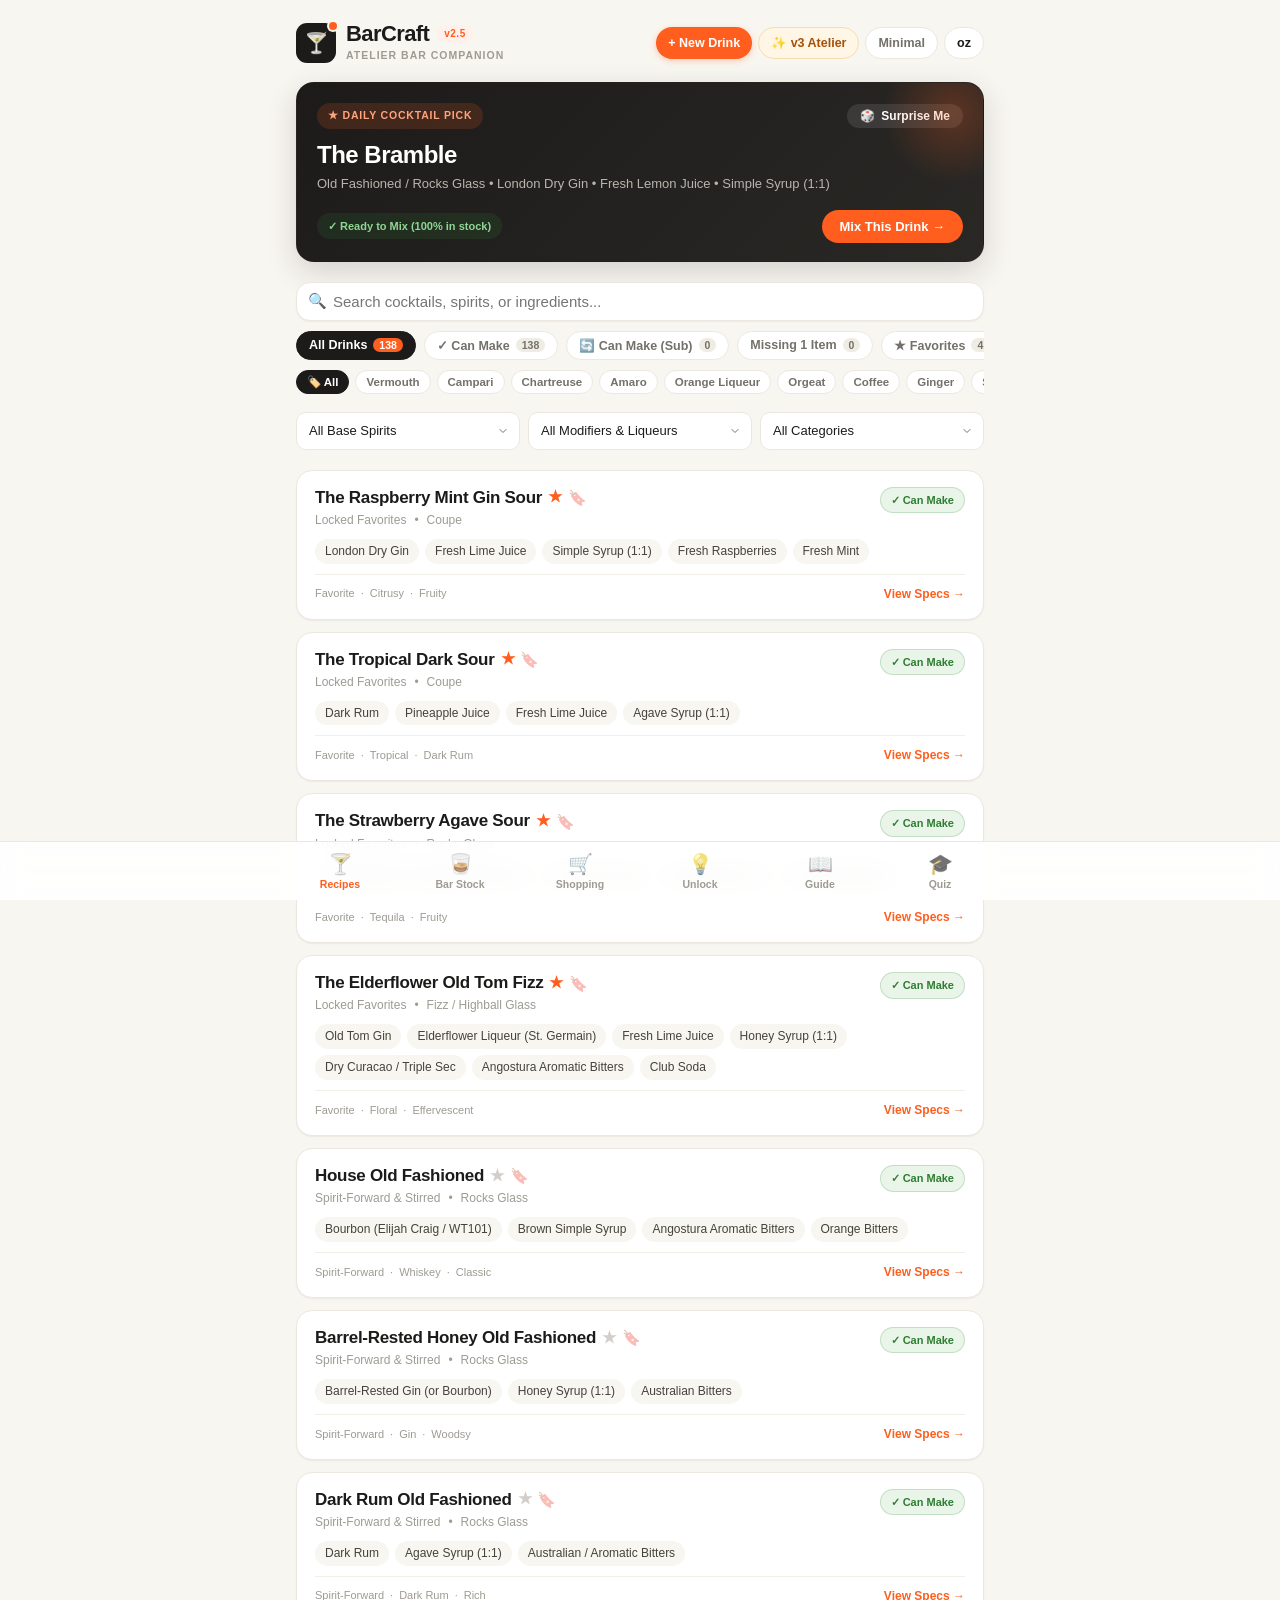
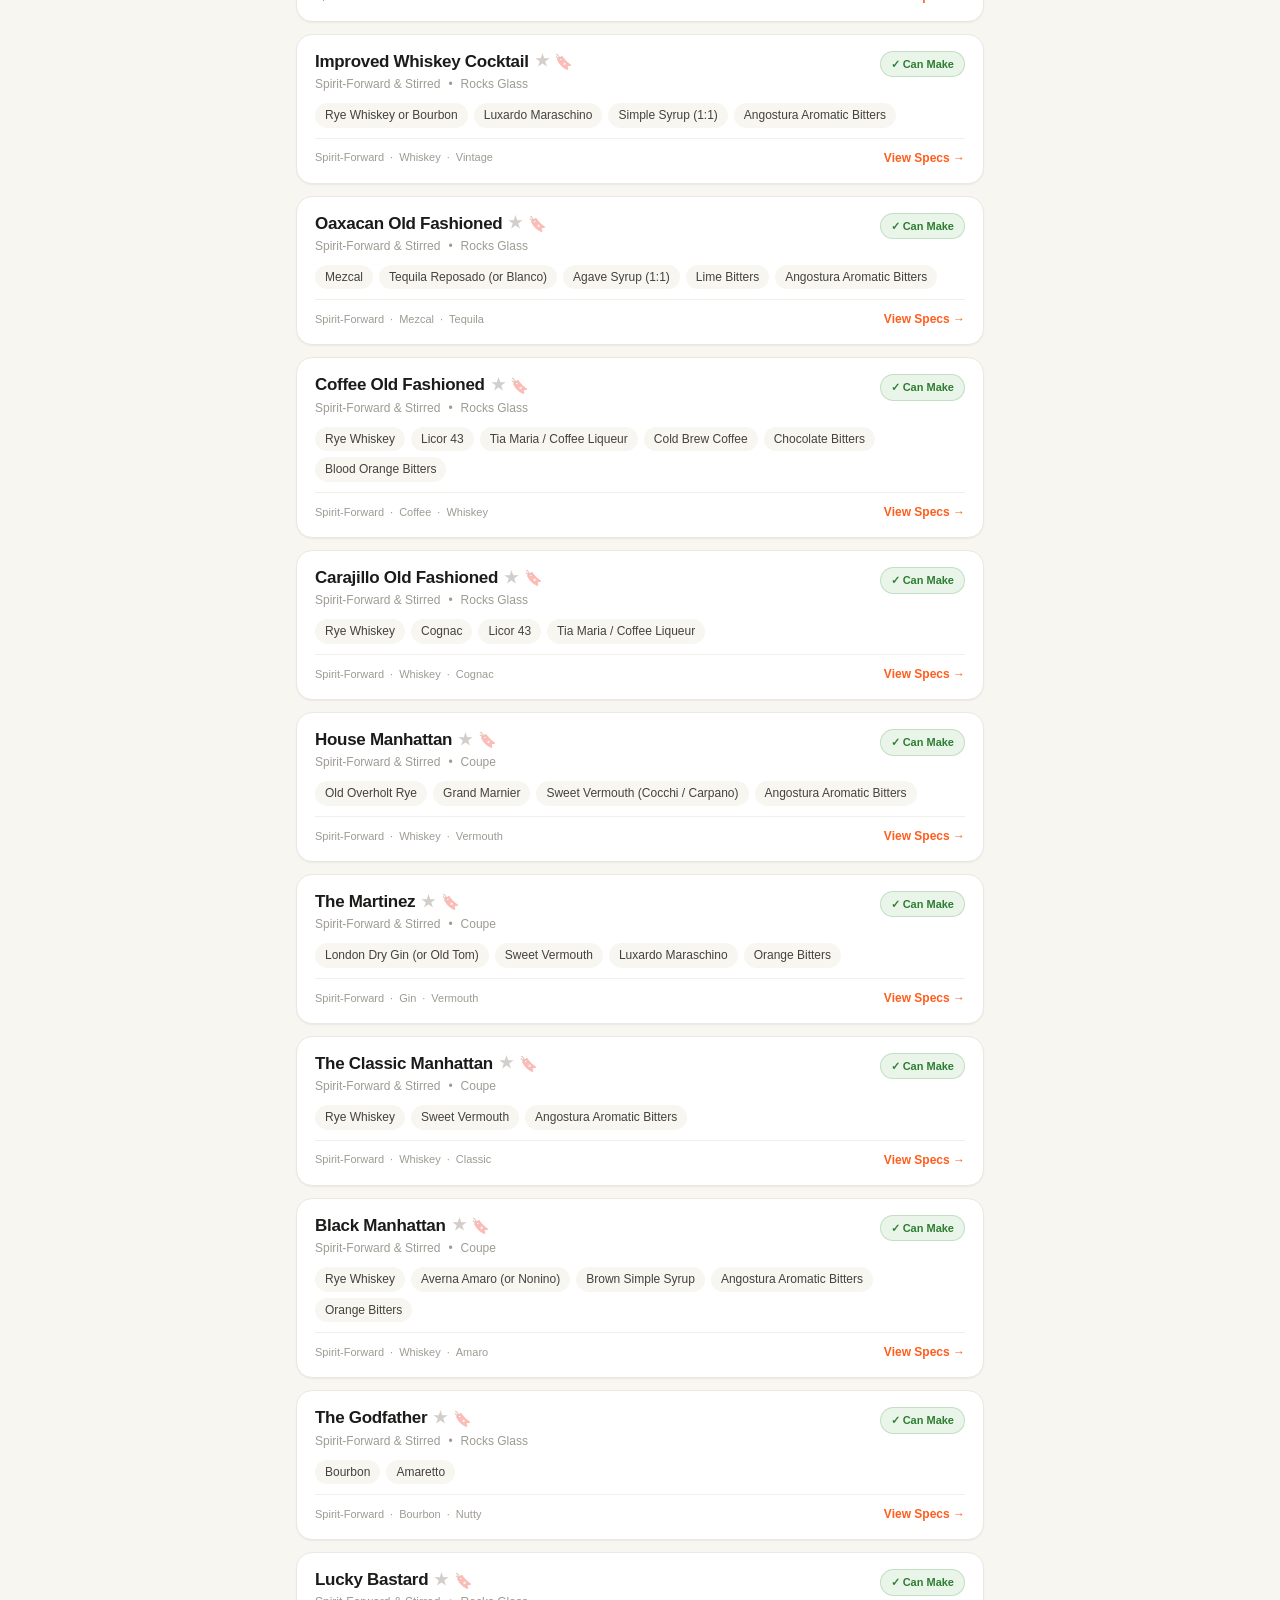
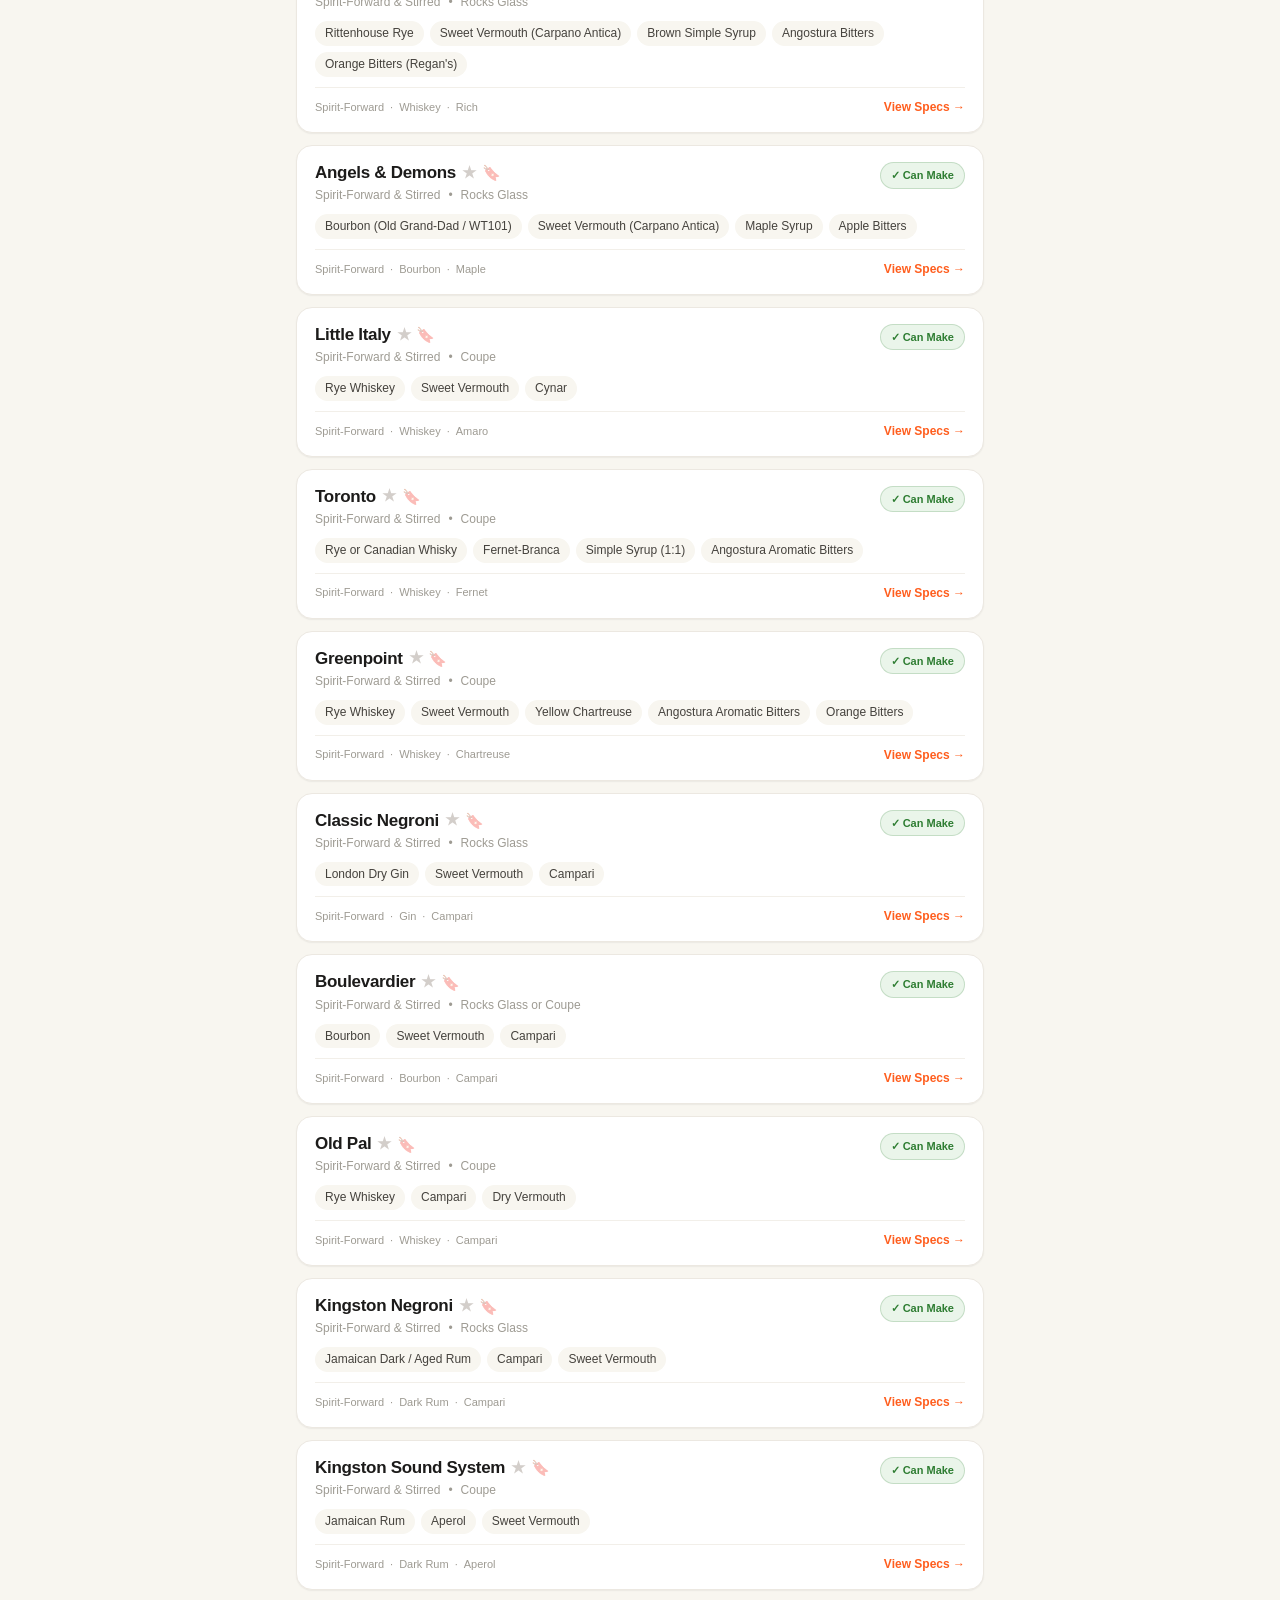
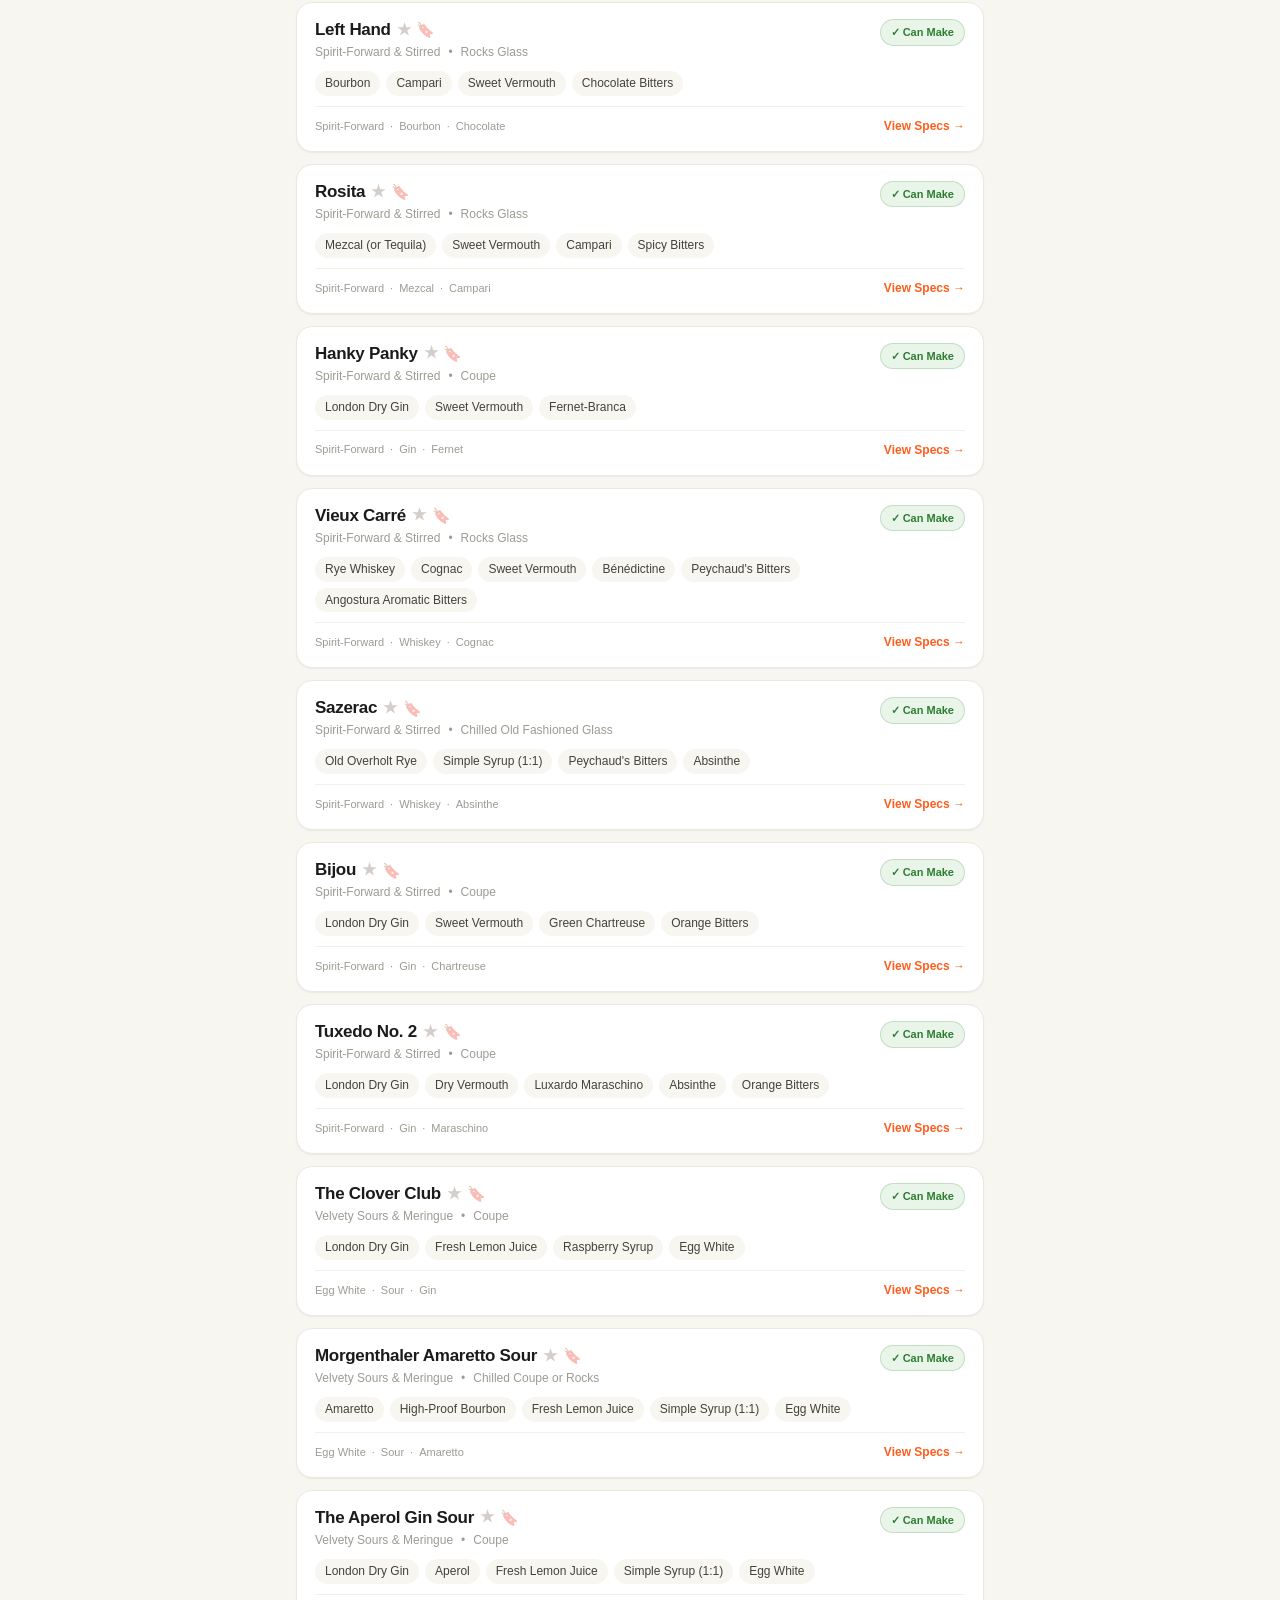
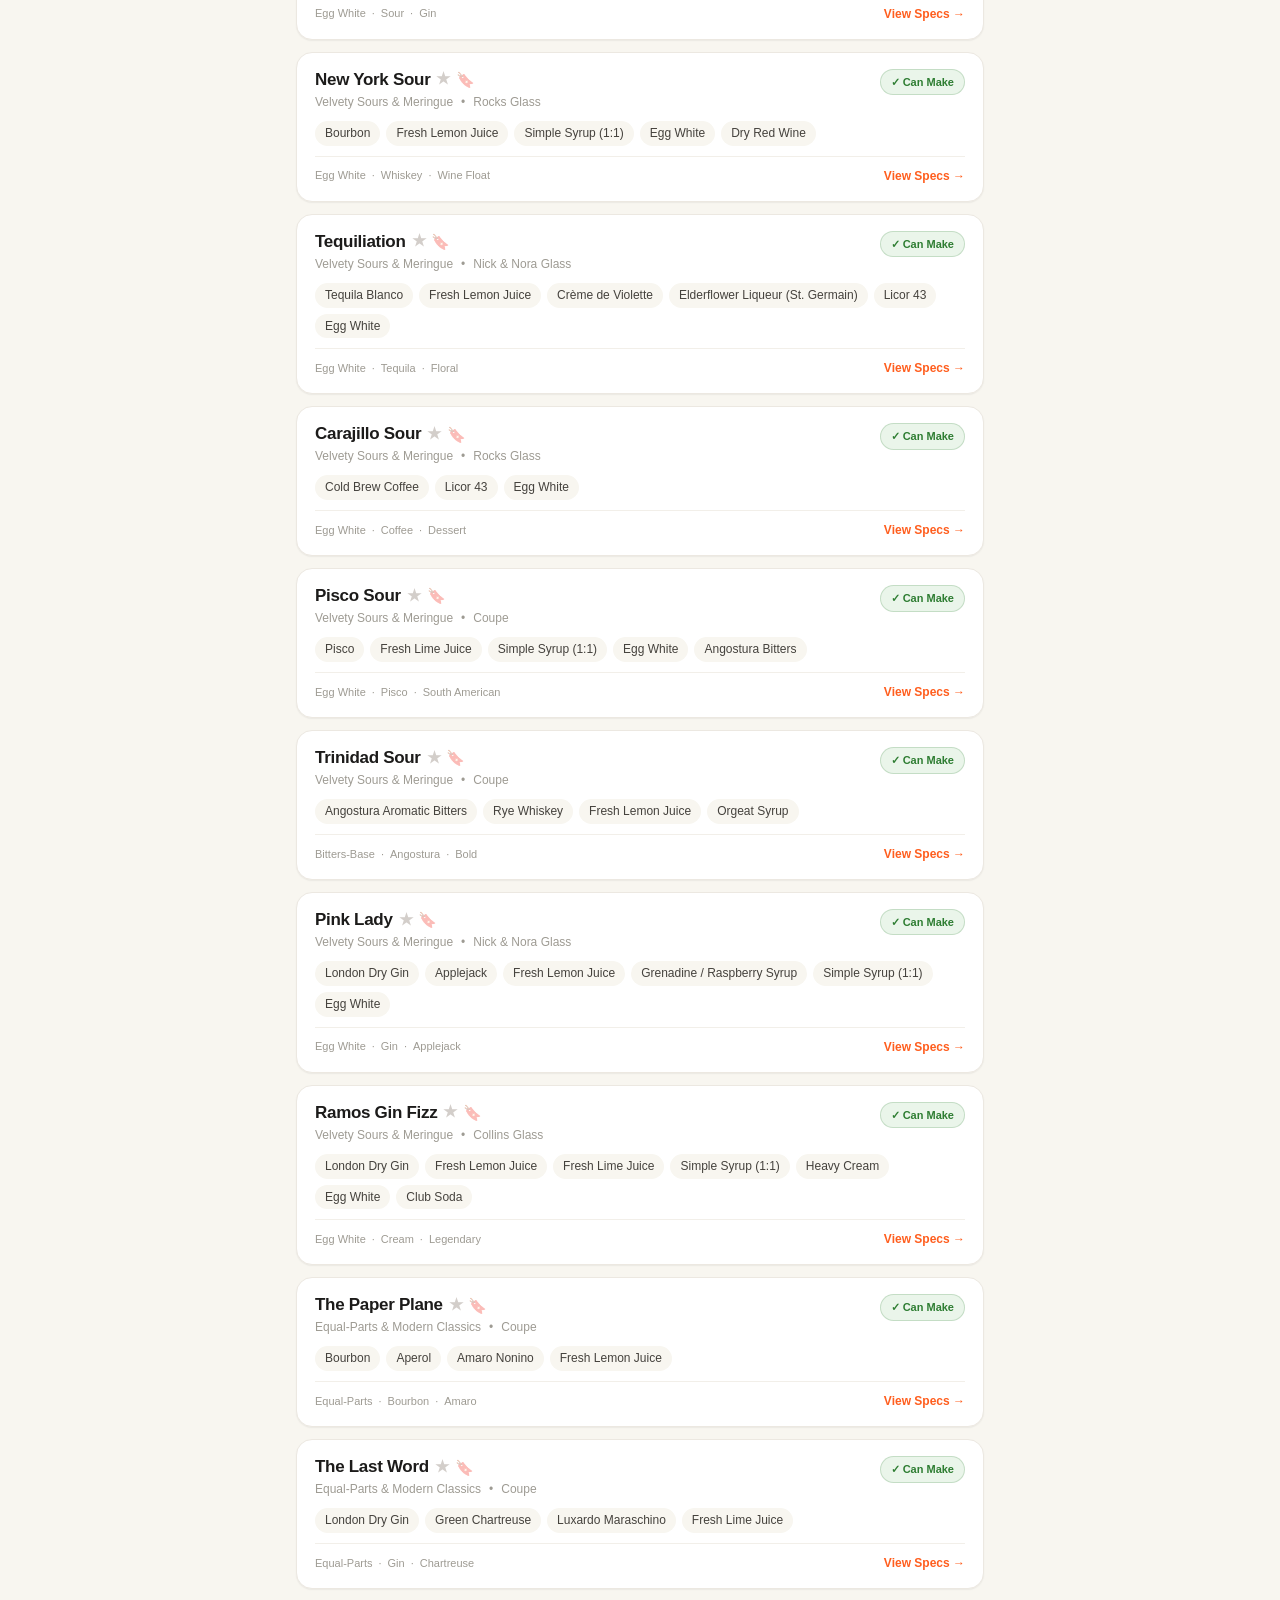
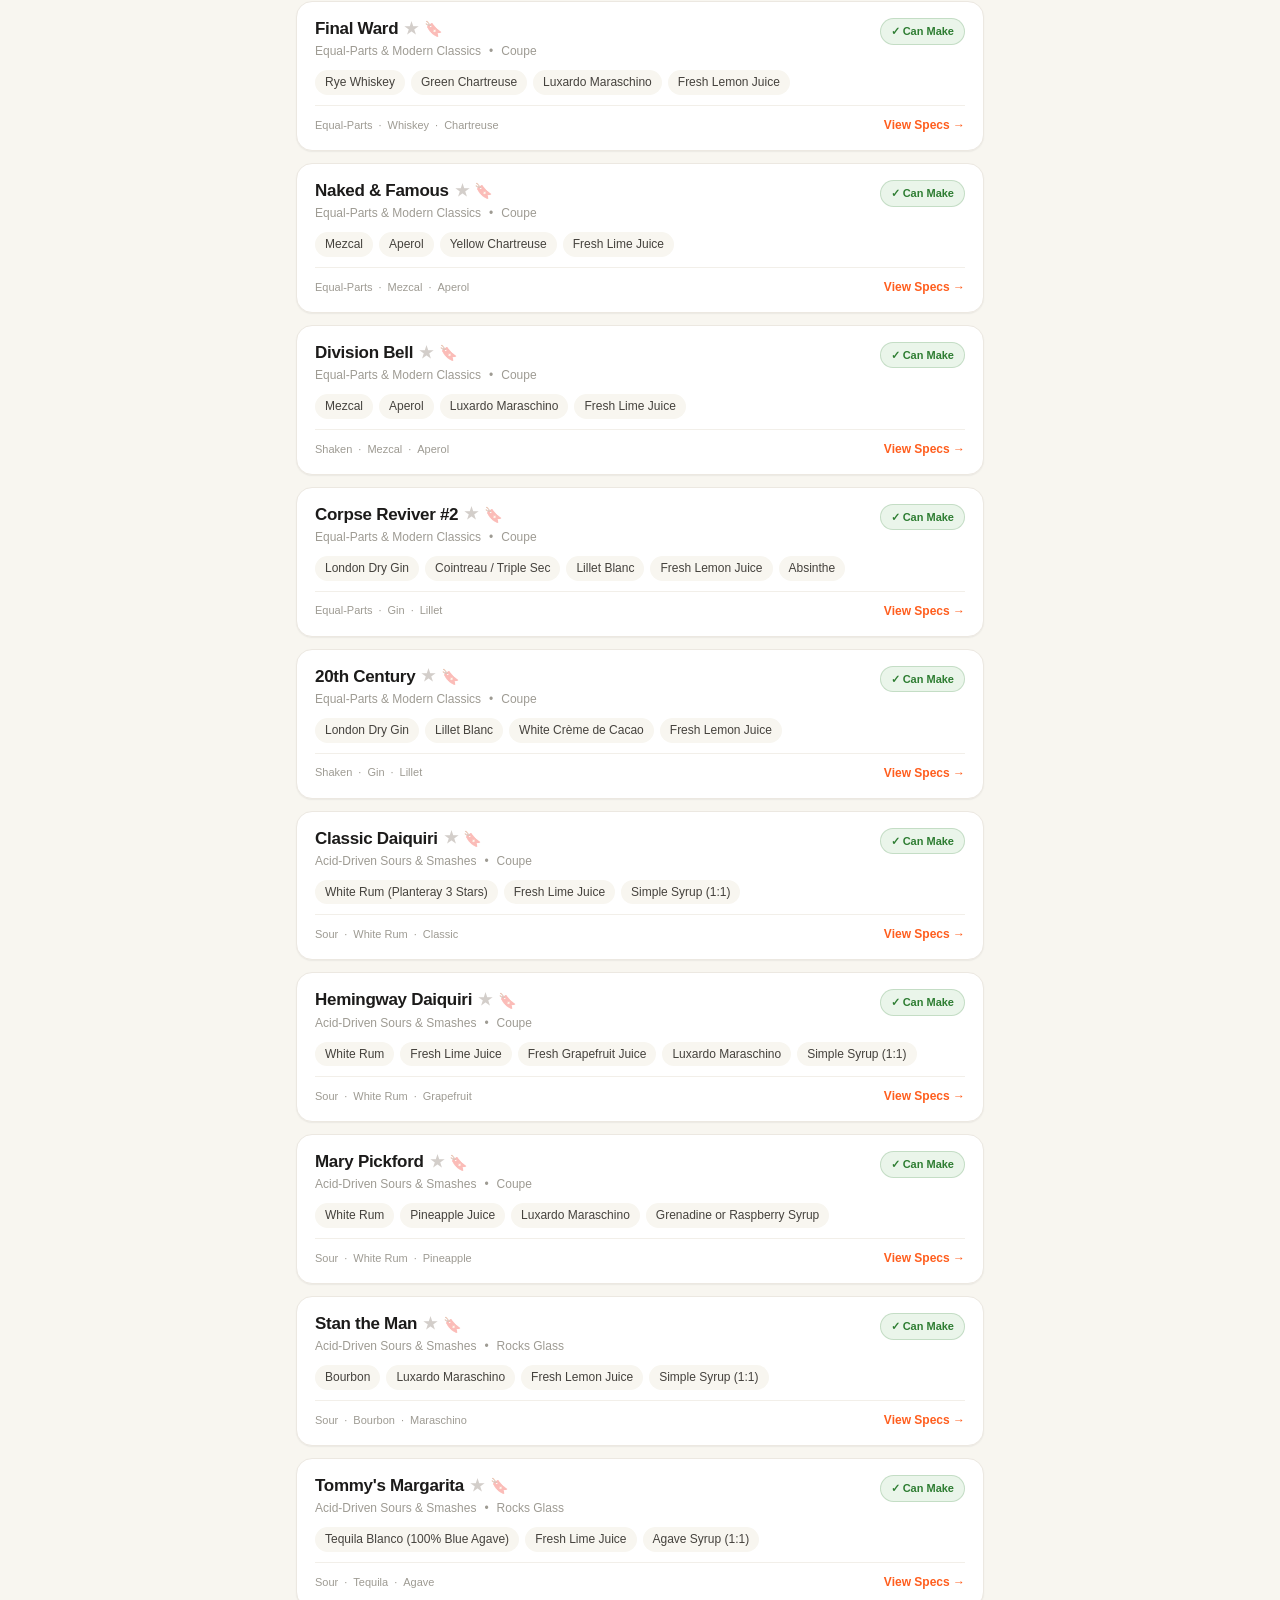
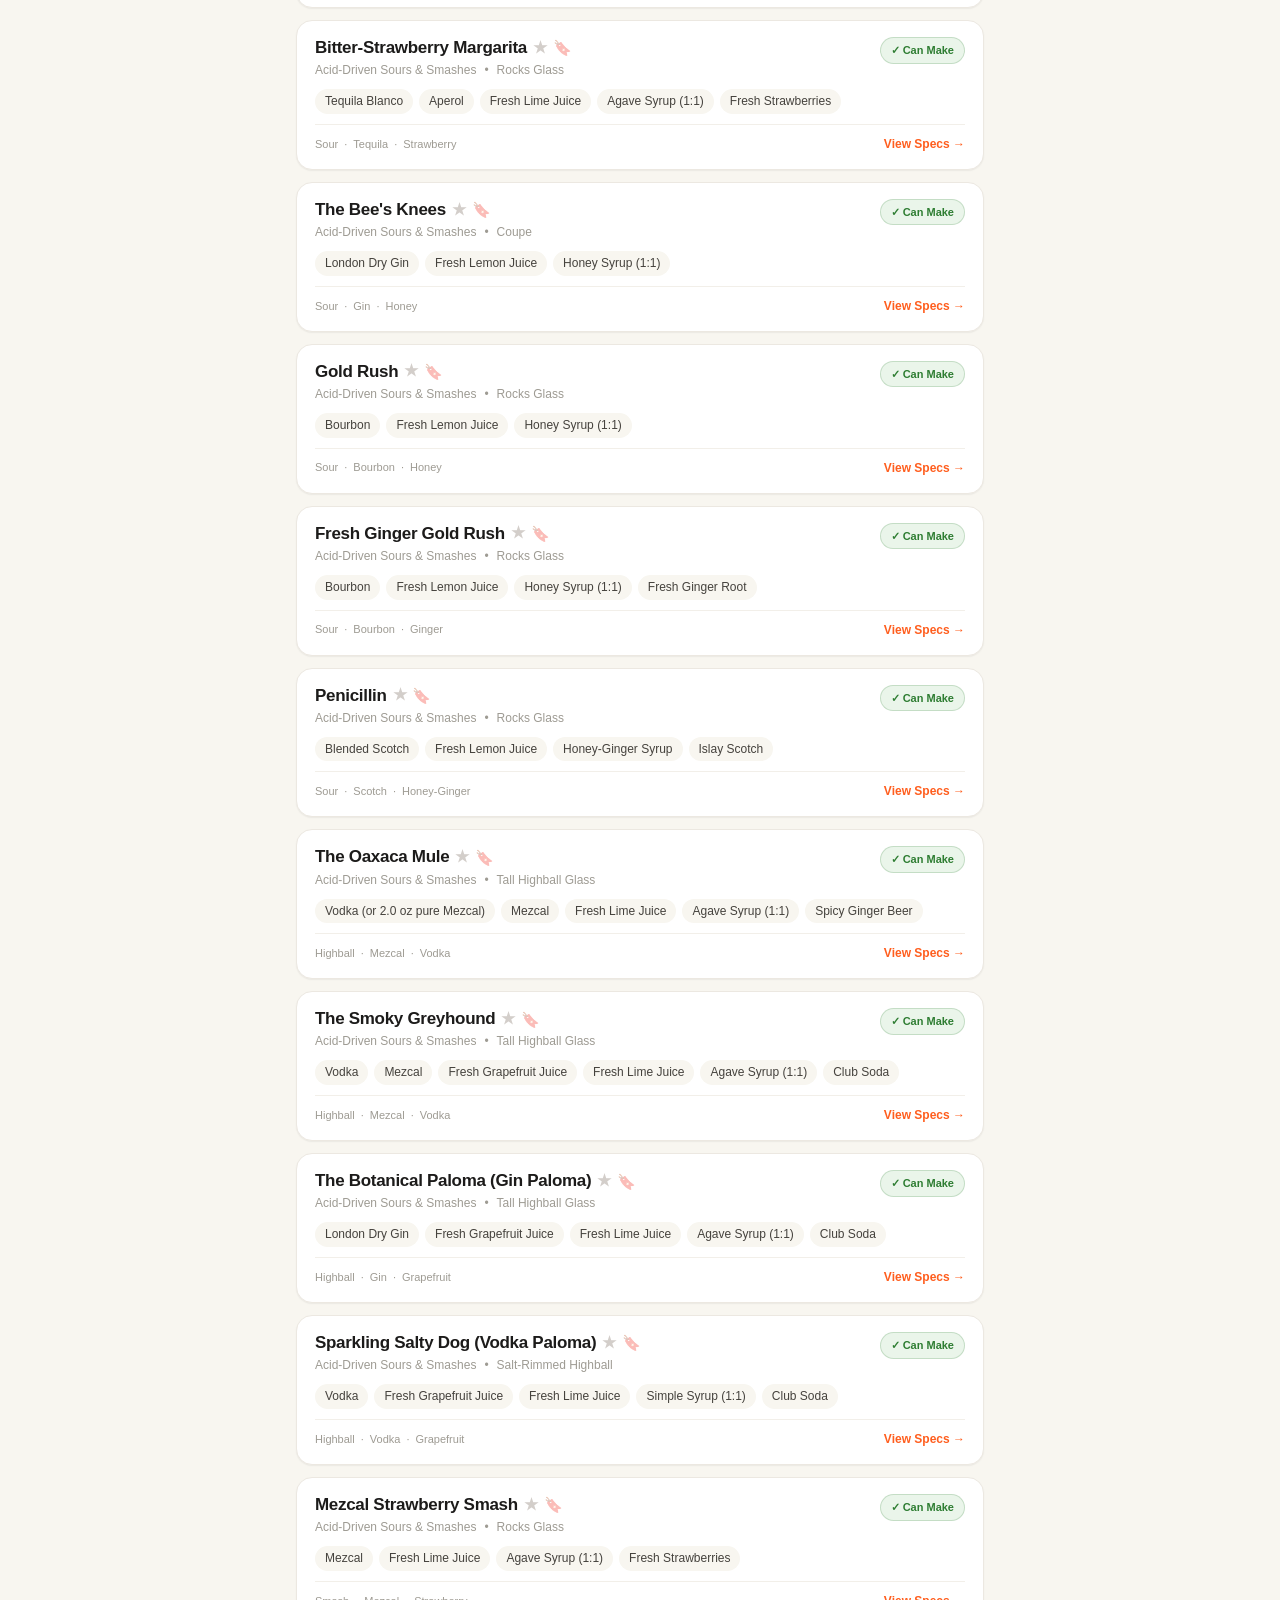
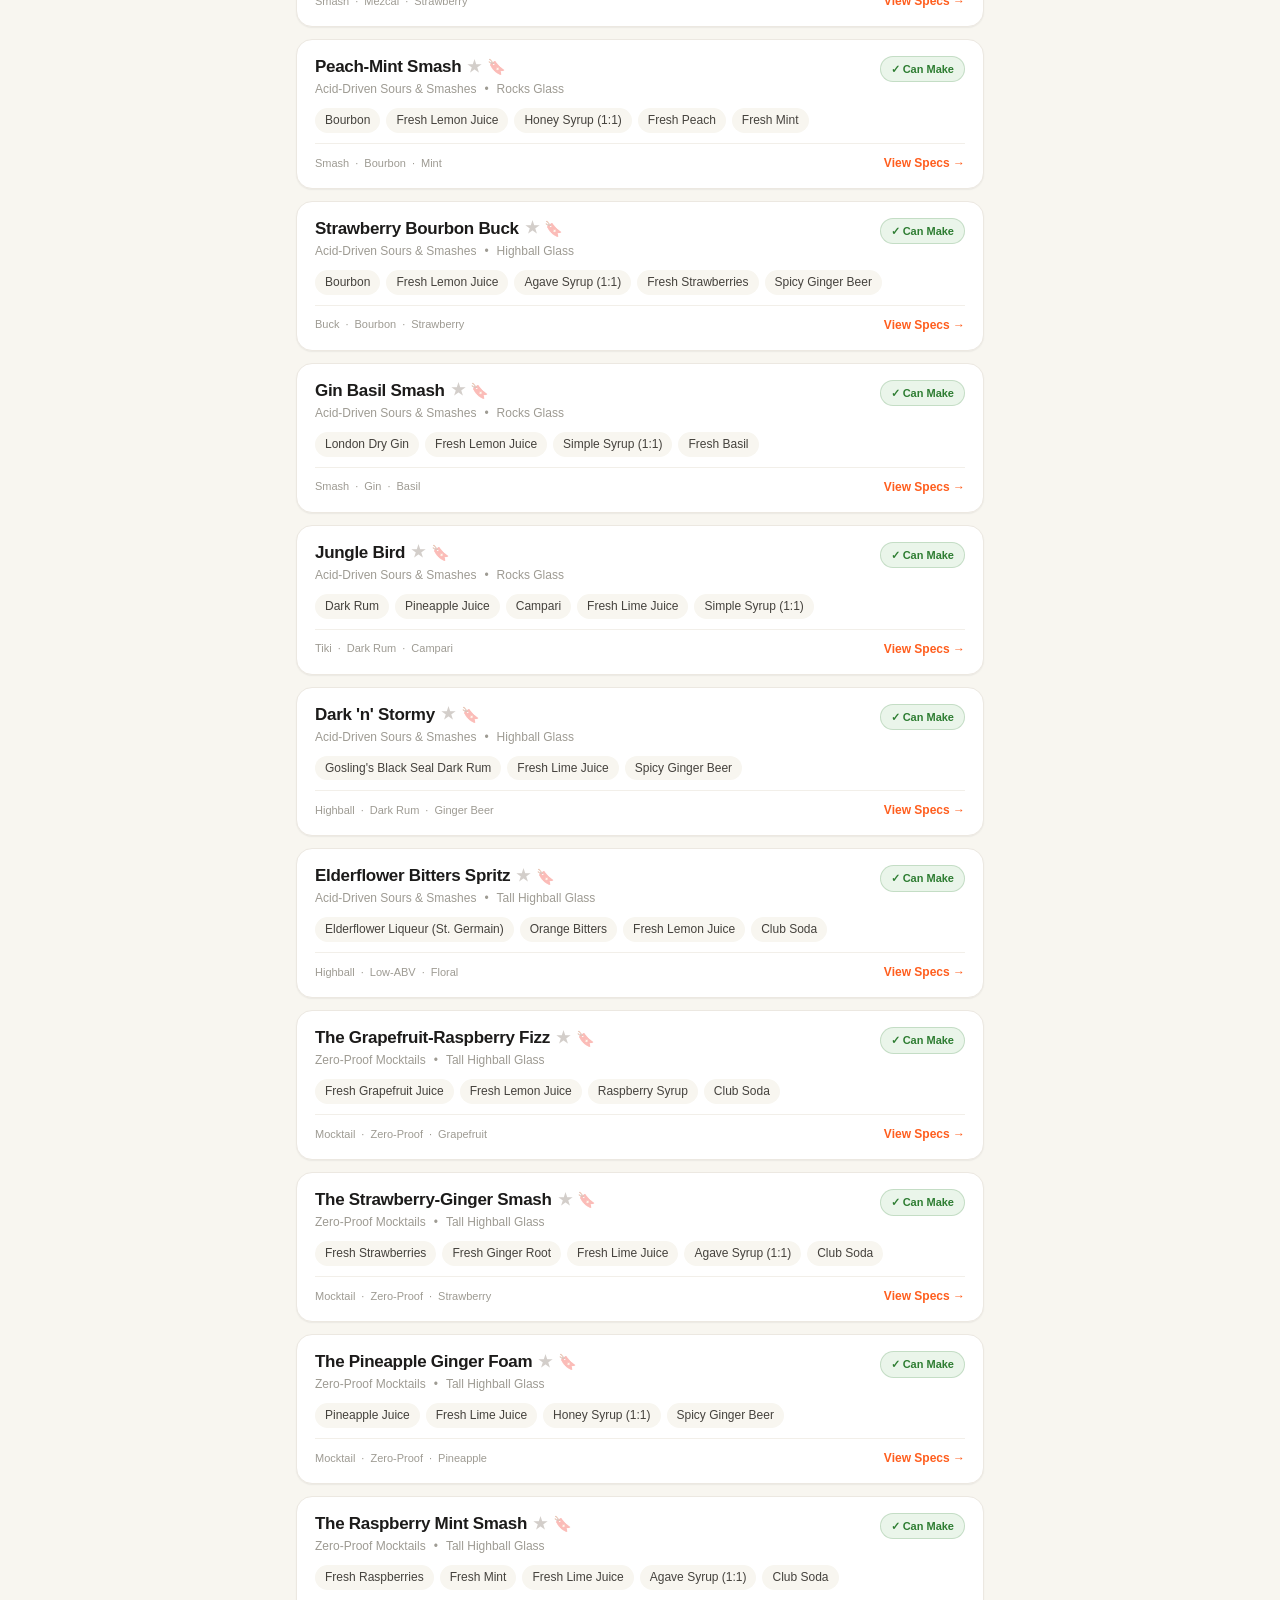
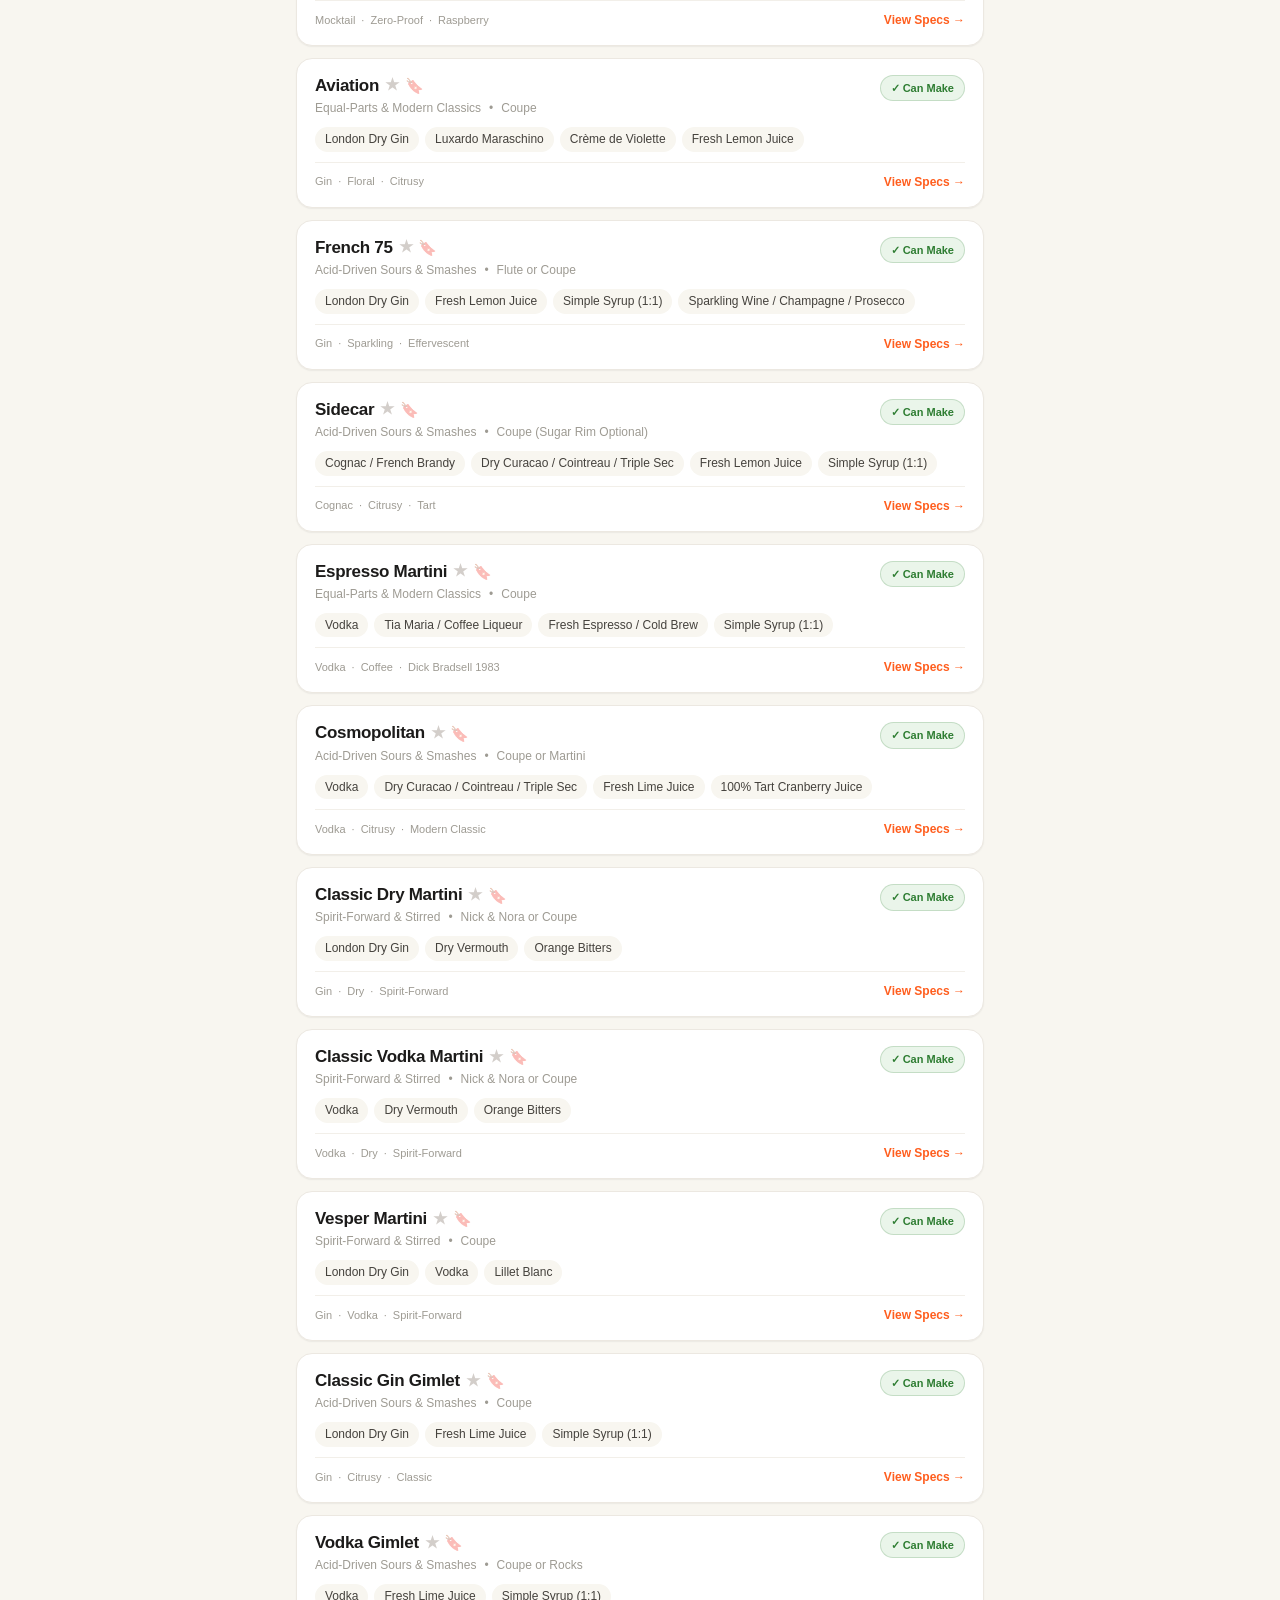
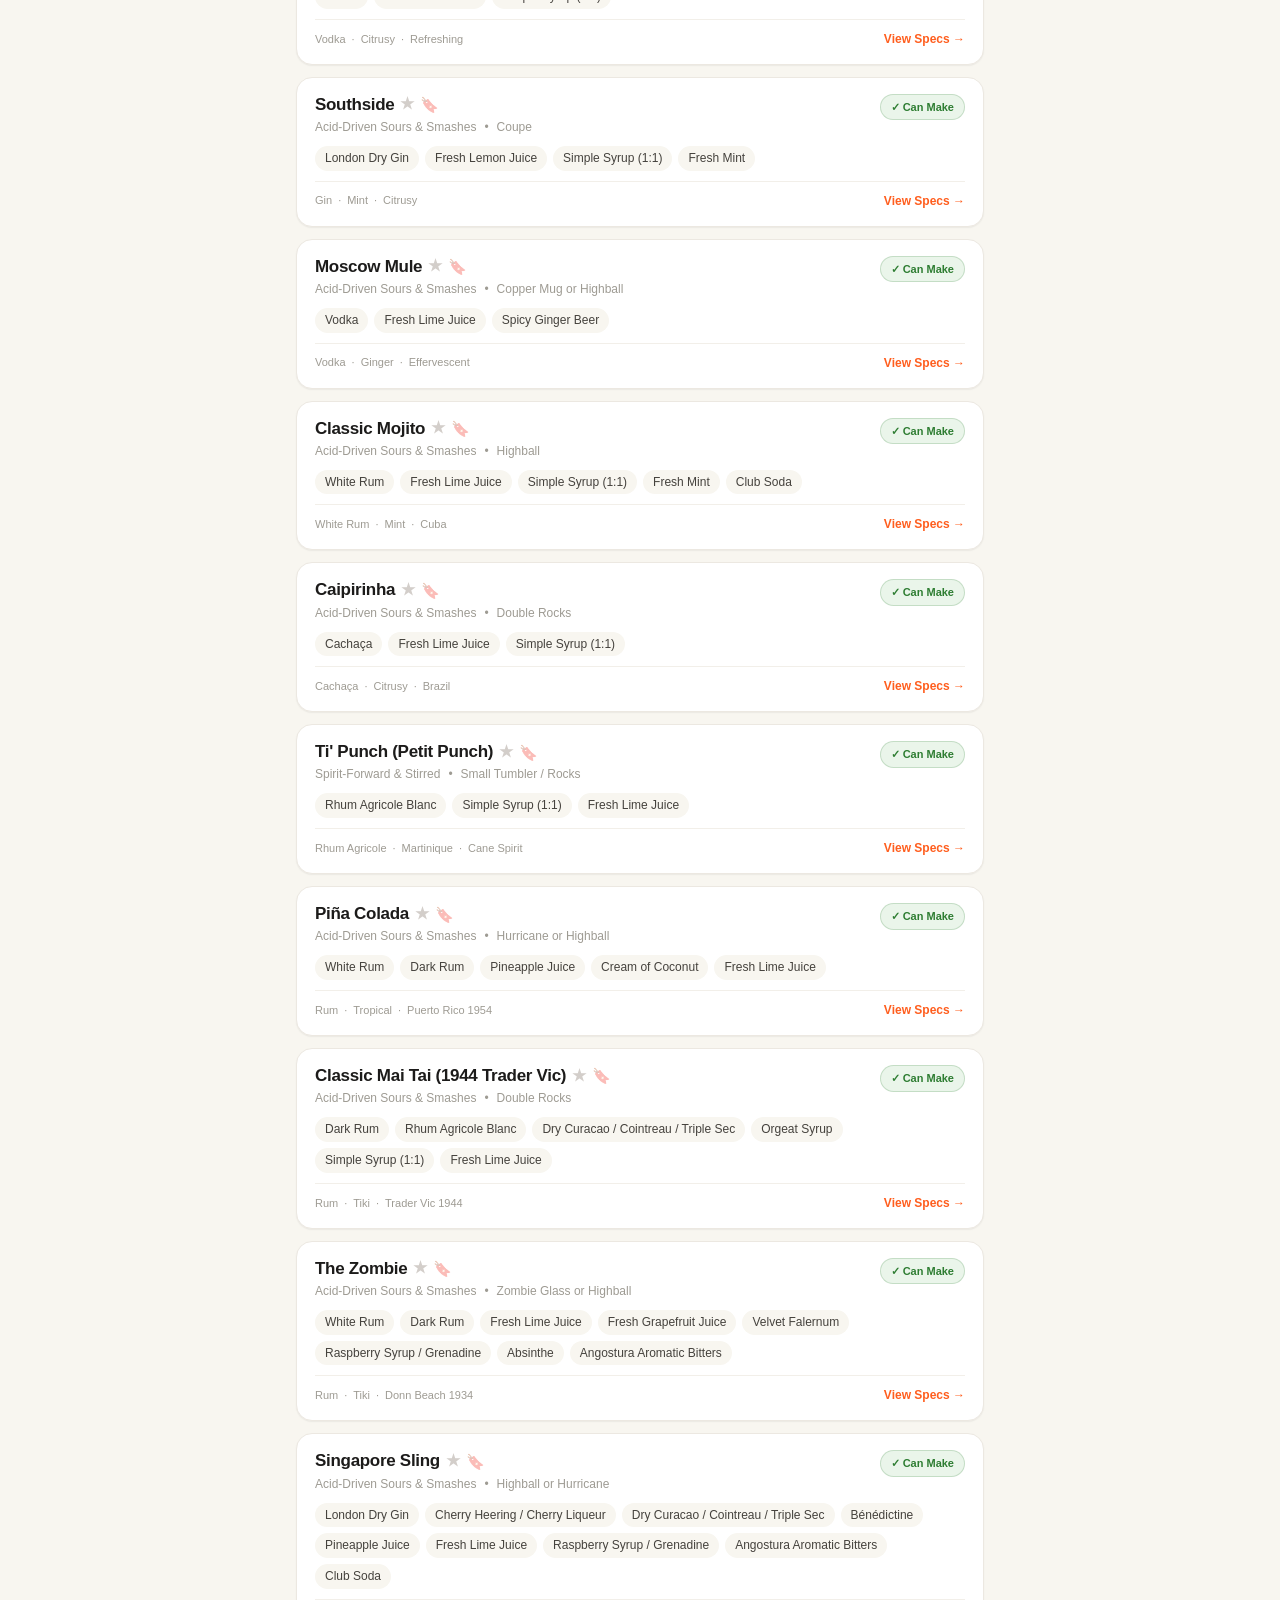
==== commit 1be7cab9: "Polish main app design (v2.5) Fix unstyled header links and filter dropdown overflow, calm card and " ====
--- a/index.html
+++ b/index.html
@@ -27,14 +27,14 @@
       <div class="brand-wrapper">
         <div class="brand-icon">🍸</div>
         <div>
-          <div class="brand-title">BarCraft <span class="brand-version">v2.4</span></div>
+          <div class="brand-title">BarCraft <span class="brand-version">v2.5</span></div>
           <div class="brand-subtitle">Atelier Bar Companion</div>
         </div>
       </div>
       <div class="header-actions">
-        <button class="add-drink-btn" id="addNewDrinkBtn" title="Create a new cocktail or riff"><span>🍸</span> + New Drink</button>
-        <a href="./atelier/" class="mode-switch-btn" title="Try Reimagined v3 Atelier Experience" style="background: rgba(245, 166, 35, 0.15); color: #B45309; border-color: rgba(245, 166, 35, 0.4);">✨ v3 Atelier →</a>
-        <a href="./minimal/" class="mode-switch-btn" title="Try Streamlined Minimalist View">Minimal UI →</a>
+        <button class="add-drink-btn" id="addNewDrinkBtn" title="Create a new cocktail or riff">+ New Drink</button>
+        <a href="./atelier/" class="mode-switch-btn mode-switch-accent" title="Try Reimagined v3 Atelier Experience">✨ v3 Atelier</a>
+        <a href="./minimal/" class="mode-switch-btn" title="Try Streamlined Minimalist View">Minimal</a>
         <button class="unit-toggle-btn" id="unitToggle" title="Toggle Units (oz / ml)">oz</button>
       </div>
     </header>
--- a/css/styles.css
+++ b/css/styles.css
@@ -3359,3 +3359,396 @@
   transform: scale(0.98);
 }
 
+
+/* ==========================================================================
+   v2.5 Polish Layer
+   Cleaner header, calmer surfaces, tidier filters, and consistent focus states.
+   ========================================================================== */
+:root {
+  --border-light: #ECE8E1;
+  --shadow-subtle: 0 1px 2px rgba(28, 27, 26, 0.04), 0 1px 1px rgba(28, 27, 26, 0.02);
+  --shadow-card: 0 6px 20px rgba(28, 27, 26, 0.07), 0 1px 3px rgba(28, 27, 26, 0.04);
+  --focus-ring: 0 0 0 3px rgba(255, 94, 30, 0.22);
+}
+
+button:focus-visible,
+a:focus-visible,
+select:focus-visible,
+input:focus-visible {
+  outline: none;
+  box-shadow: var(--focus-ring);
+}
+
+/* Header: brand on the left, actions wrap underneath on narrow screens */
+.app-header {
+  flex-wrap: wrap;
+  gap: 12px 16px;
+  padding: 6px 0 18px 0;
+}
+
+.brand-icon {
+  width: 40px;
+  height: 40px;
+  border-radius: 11px;
+  box-shadow: none;
+}
+
+.brand-icon::after {
+  width: 8px;
+  height: 8px;
+  top: -1px;
+  right: -1px;
+  box-shadow: 0 0 0 2px var(--bg-cream);
+}
+
+.brand-title {
+  font-size: 22px;
+  letter-spacing: -0.6px;
+  line-height: 1.1;
+}
+
+.brand-version {
+  font-size: 10px;
+  font-weight: 700;
+  padding: 2px 6px;
+  border-color: transparent;
+}
+
+.brand-subtitle {
+  font-size: 10.5px;
+  letter-spacing: 1px;
+  color: var(--text-muted);
+  margin-top: 2px;
+}
+
+.header-actions {
+  gap: 6px;
+  flex-wrap: wrap;
+}
+
+.add-drink-btn,
+.mode-switch-btn,
+.unit-toggle-btn {
+  height: 32px;
+  padding: 0 12px;
+  font-size: 12.5px;
+  font-weight: 700;
+  border-radius: var(--radius-pill);
+  display: inline-flex;
+  align-items: center;
+  white-space: nowrap;
+}
+
+.add-drink-btn {
+  background: var(--accent-orange);
+  box-shadow: 0 2px 6px var(--accent-orange-glow);
+}
+
+.add-drink-btn:hover {
+  background: var(--accent-orange-hover);
+  filter: none;
+}
+
+.mode-switch-btn {
+  background: var(--surface-card);
+  border: 1px solid var(--border-light);
+  color: var(--text-secondary);
+  text-decoration: none;
+  transition: border-color 0.15s ease, color 0.15s ease;
+}
+
+.mode-switch-btn:hover {
+  border-color: #D6D1C8;
+  color: var(--text-primary);
+}
+
+.mode-switch-btn.mode-switch-accent {
+  background: #FFF6E6;
+  border-color: #F6DDB0;
+  color: #A4520A;
+}
+
+.unit-toggle-btn {
+  min-width: 40px;
+  justify-content: center;
+}
+
+@media (max-width: 600px) {
+  .header-actions {
+    width: 100%;
+  }
+  .header-actions .add-drink-btn {
+    margin-right: auto;
+  }
+}
+
+/* Daily hero card */
+.daily-drink-card {
+  padding: 20px 20px 18px;
+  border-radius: 18px;
+  border-color: transparent;
+  box-shadow: 0 10px 30px rgba(28, 27, 26, 0.16);
+}
+
+.daily-drink-card::before {
+  opacity: 0.25;
+}
+
+.daily-badge-row {
+  margin-bottom: 12px;
+}
+
+.daily-tag {
+  font-size: 10.5px;
+  border-color: transparent;
+  background-color: rgba(255, 94, 30, 0.16);
+}
+
+.shuffle-btn {
+  border-color: transparent;
+  background: rgba(255, 255, 255, 0.1);
+}
+
+.daily-drink-title {
+  font-size: 24px;
+  letter-spacing: -0.5px;
+  line-height: 1.2;
+}
+
+.daily-drink-summary {
+  color: #B9B5AD;
+  margin-bottom: 16px;
+}
+
+.daily-card-footer {
+  flex-wrap: wrap;
+  gap: 10px;
+}
+
+.daily-status-indicator .status-pill {
+  background: rgba(46, 125, 50, 0.16);
+  color: #8FD694;
+  border-color: transparent;
+}
+
+.daily-btn {
+  white-space: nowrap;
+  padding: 9px 18px;
+  margin-left: auto;
+  box-shadow: none;
+}
+
+.daily-btn:hover {
+  background: var(--accent-orange-hover);
+}
+
+/* Search & filters */
+.search-input {
+  border-color: var(--border-light);
+  box-shadow: var(--shadow-subtle);
+  transition: border-color 0.15s ease, box-shadow 0.15s ease;
+}
+
+.search-input:focus {
+  border-color: var(--accent-orange);
+  box-shadow: var(--focus-ring);
+}
+
+.filter-scroll-row {
+  padding-bottom: 8px;
+}
+
+.filter-chip {
+  font-size: 12.5px;
+  padding: 6px 12px;
+}
+
+.filter-chip:hover:not(.active) {
+  border-color: #D6D1C8;
+  color: var(--text-primary);
+}
+
+.filter-chip .chip-count {
+  font-size: 10.5px;
+  padding: 1px 6px;
+  background-color: var(--bg-cream-darker);
+}
+
+.secondary-filters {
+  display: grid;
+  grid-template-columns: repeat(3, minmax(0, 1fr));
+  gap: 8px;
+}
+
+.secondary-filters.collapsed {
+  display: none;
+}
+
+.filter-select {
+  min-width: 0;
+  height: 38px;
+  font-size: 13px;
+  border-radius: 10px;
+  text-overflow: ellipsis;
+  transition: border-color 0.15s ease;
+}
+
+.filter-select:hover {
+  border-color: #D6D1C8;
+}
+
+@media (max-width: 600px) {
+  .secondary-filters {
+    grid-template-columns: repeat(3, minmax(150px, 1fr));
+    overflow-x: auto;
+    scrollbar-width: none;
+    padding-bottom: 2px;
+  }
+  .secondary-filters::-webkit-scrollbar {
+    display: none;
+  }
+}
+
+/* Recipe cards */
+.recipe-list {
+  gap: 12px;
+}
+
+.recipe-card {
+  padding: 16px 18px;
+  border-radius: 16px;
+  transition: transform 0.18s ease, border-color 0.18s ease, box-shadow 0.18s ease;
+}
+
+.recipe-card:hover {
+  border-color: #E0DBD2;
+  box-shadow: var(--shadow-card);
+  transform: translateY(-1px);
+}
+
+.recipe-title {
+  font-size: 17px;
+  letter-spacing: -0.3px;
+  line-height: 1.3;
+}
+
+.recipe-meta-row {
+  color: var(--text-muted);
+}
+
+.ing-tag {
+  border-color: transparent;
+  background-color: var(--bg-cream);
+  color: #45423D;
+  padding: 3px 9px;
+  border-radius: var(--radius-pill);
+}
+
+.recipe-card-footer {
+  border-top-color: #F2EFE9;
+}
+
+.tag-label {
+  background: transparent;
+  padding: 0;
+  color: var(--text-muted);
+}
+
+.tag-label + .tag-label::before {
+  content: '·';
+  margin-right: 6px;
+}
+
+/* Recipe detail sheet */
+.modal-sheet {
+  border-radius: 22px 22px 0 0;
+}
+
+.modal-title {
+  font-size: 24px;
+  letter-spacing: -0.6px;
+  line-height: 1.2;
+}
+
+.modal-close-btn {
+  flex-shrink: 0;
+  transition: background-color 0.15s ease;
+}
+
+.modal-close-btn:hover {
+  background: var(--bg-cream-darker);
+}
+
+.serving-scaler-box {
+  padding: 10px 12px 10px 16px;
+  border: 1px solid var(--border-light);
+}
+
+.scaler-label {
+  font-size: 11.5px;
+}
+
+/* Bottom navigation: keep it aligned with the content column on wide screens */
+.bottom-nav {
+  padding-left: max(4px, calc((100vw - 720px) / 2));
+  padding-right: max(4px, calc((100vw - 720px) / 2));
+  background-color: rgba(255, 255, 255, 0.9);
+  border-top-color: var(--border-light);
+}
+
+.nav-item {
+  font-size: 10.5px;
+  transition: color 0.15s ease, transform 0.15s ease;
+}
+
+.nav-item .nav-icon {
+  font-size: 20px;
+  line-height: 1.2;
+  filter: grayscale(0.35);
+  opacity: 0.75;
+  transition: filter 0.15s ease, opacity 0.15s ease;
+}
+
+.nav-item.active .nav-icon {
+  filter: none;
+  opacity: 1;
+}
+
+.nav-item:active {
+  transform: scale(0.95);
+}
+
+@media (prefers-reduced-motion: reduce) {
+  .recipe-card,
+  .recipe-card:hover,
+  .nav-item:active {
+    transform: none;
+    transition: none;
+  }
+}
+
+/* Inventory rows: keep price pills and stock toggles on one line */
+.inv-item-info {
+  min-width: 0;
+}
+
+.inv-price-tag,
+.inv-toggle-btn {
+  white-space: nowrap;
+  flex-shrink: 0;
+}
+
+/* Header actions scroll sideways instead of wrapping when space is tight */
+@media (max-width: 600px) {
+  .header-actions {
+    flex-wrap: nowrap;
+    overflow-x: auto;
+    scrollbar-width: none;
+  }
+  .header-actions::-webkit-scrollbar {
+    display: none;
+  }
+  .header-actions > * {
+    flex-shrink: 0;
+  }
+}
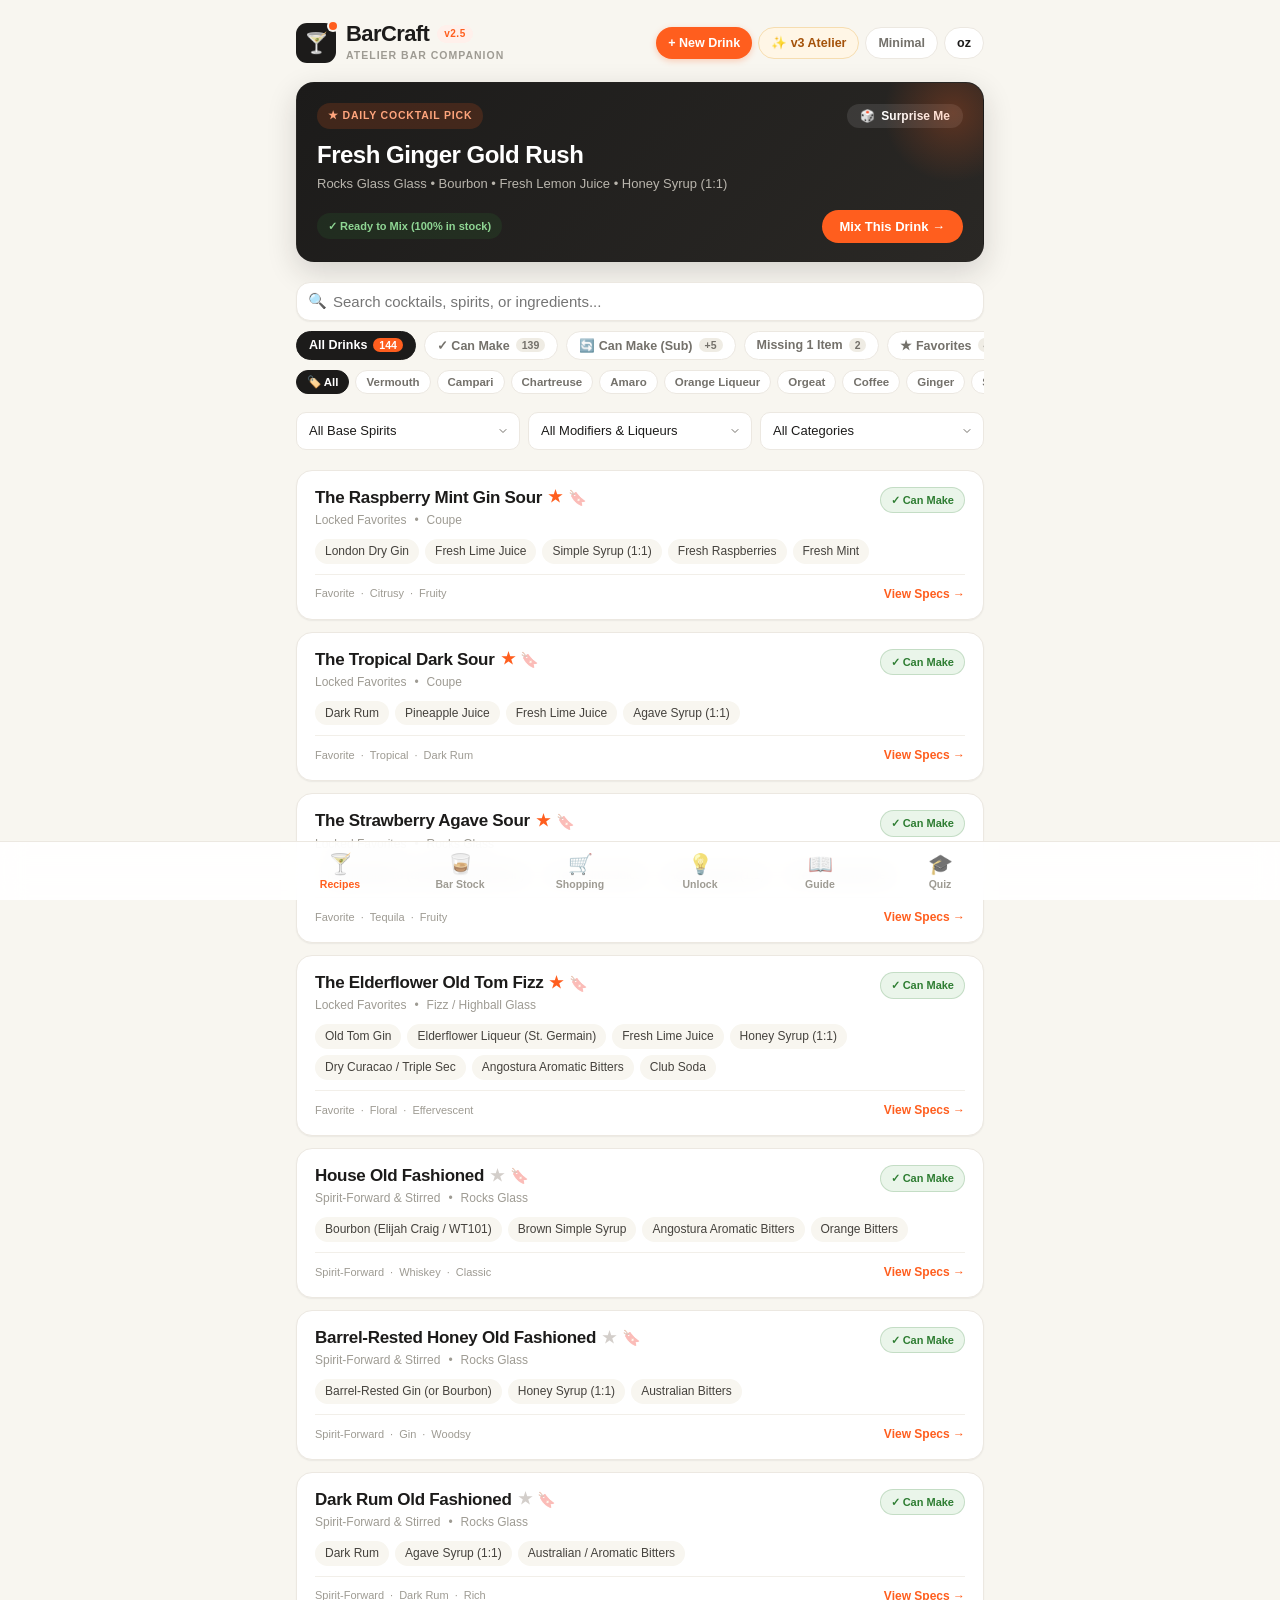
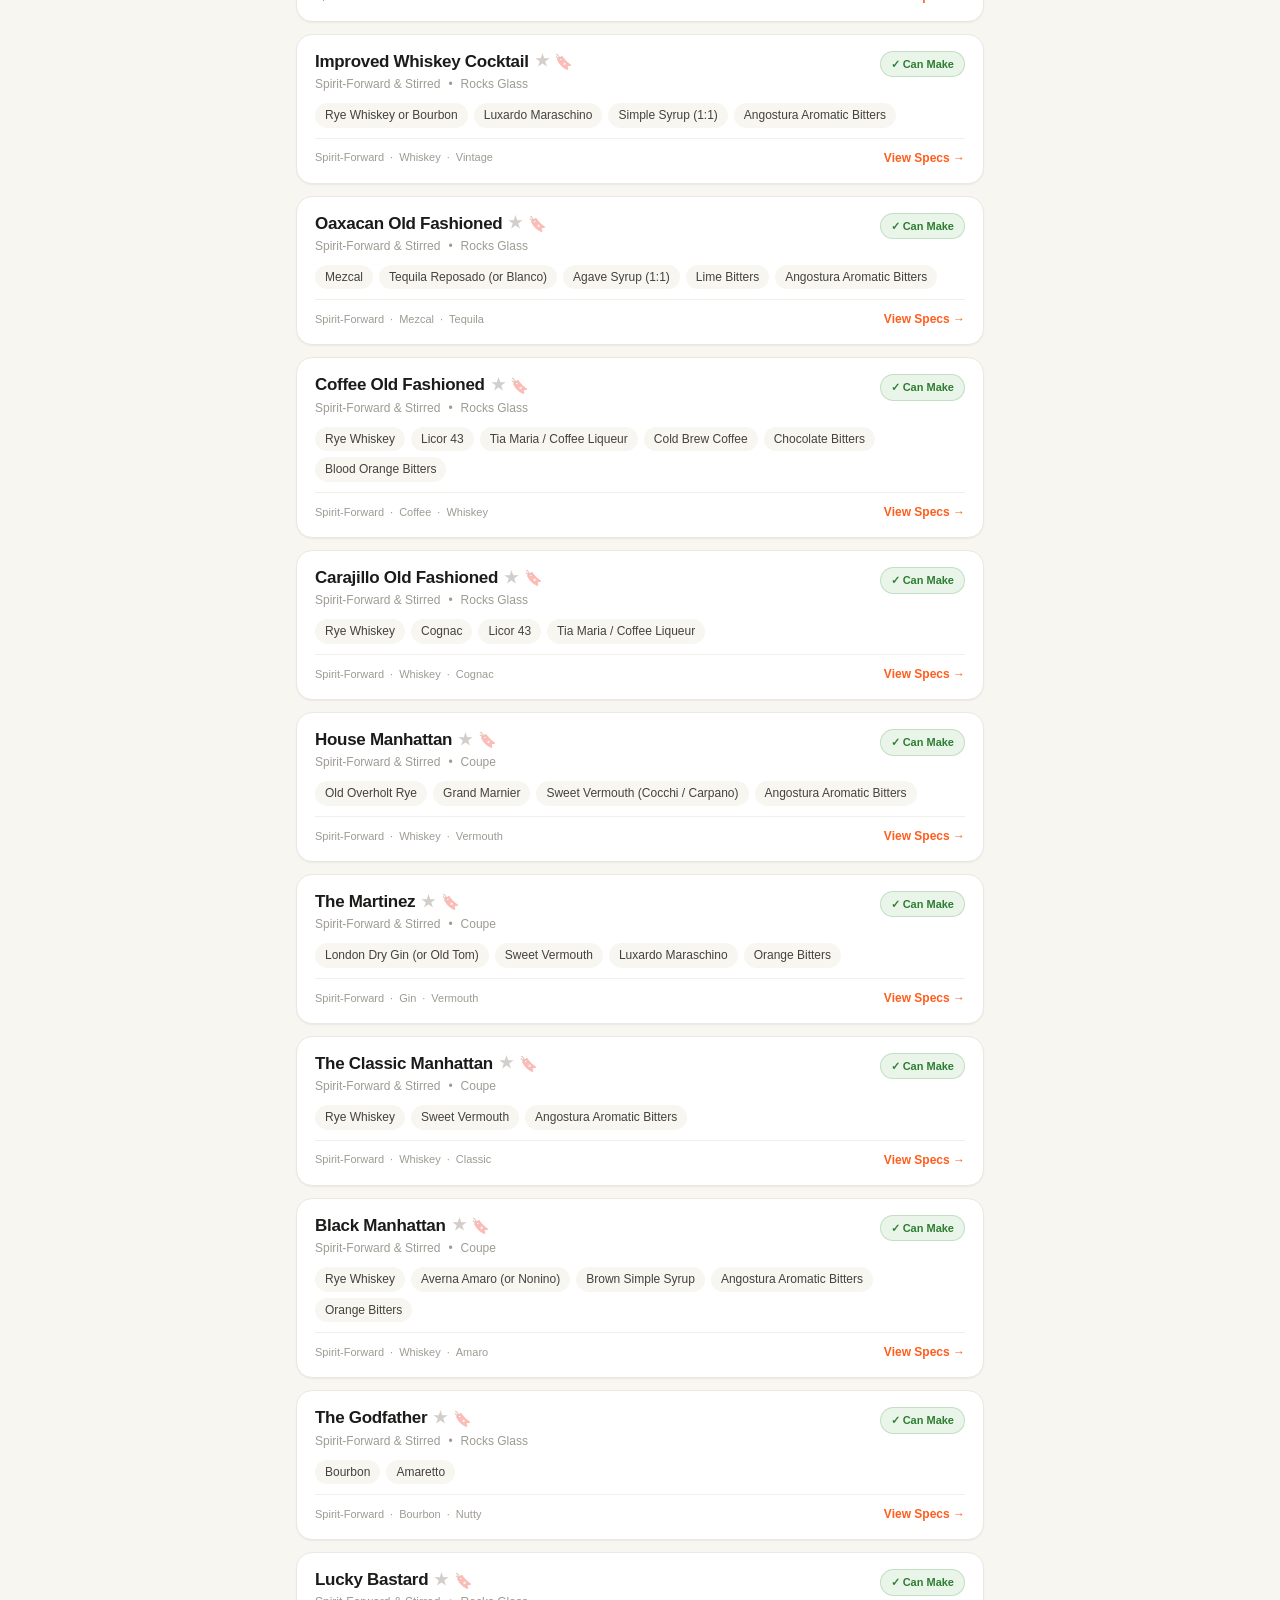
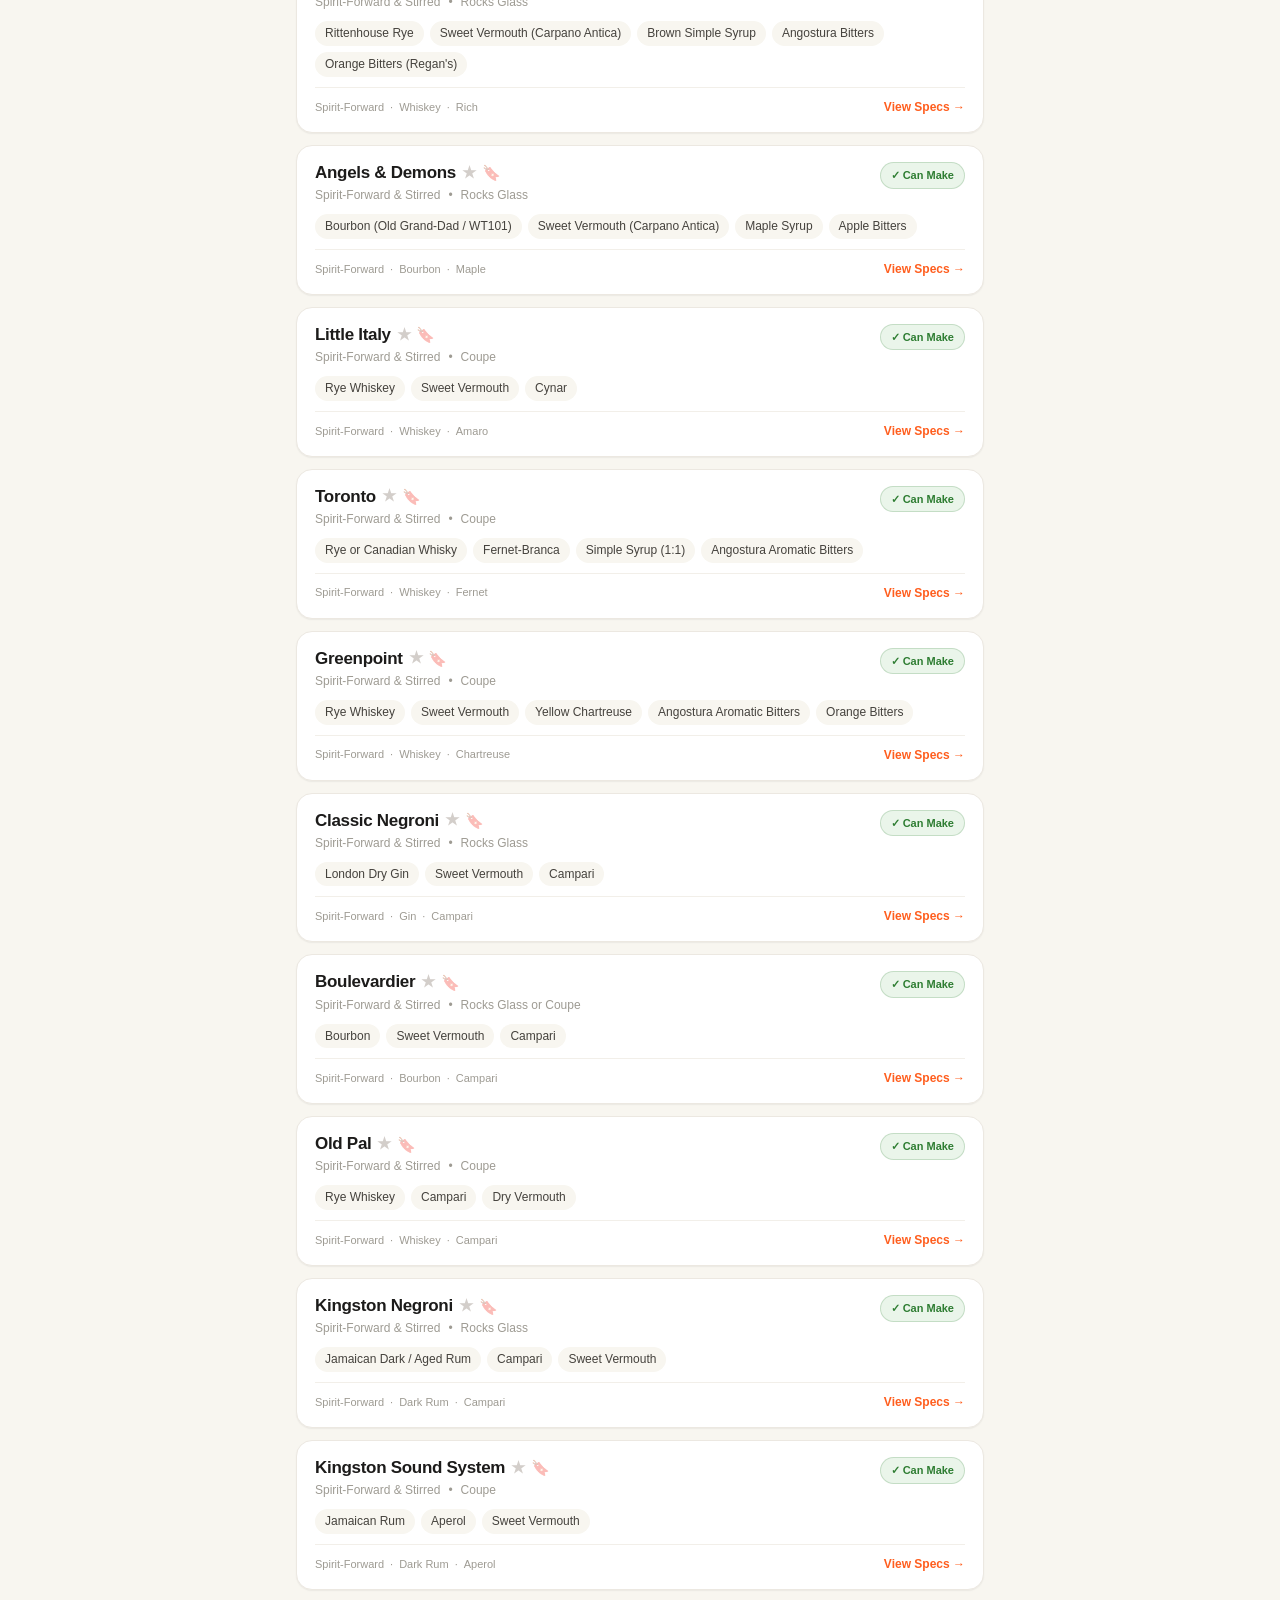
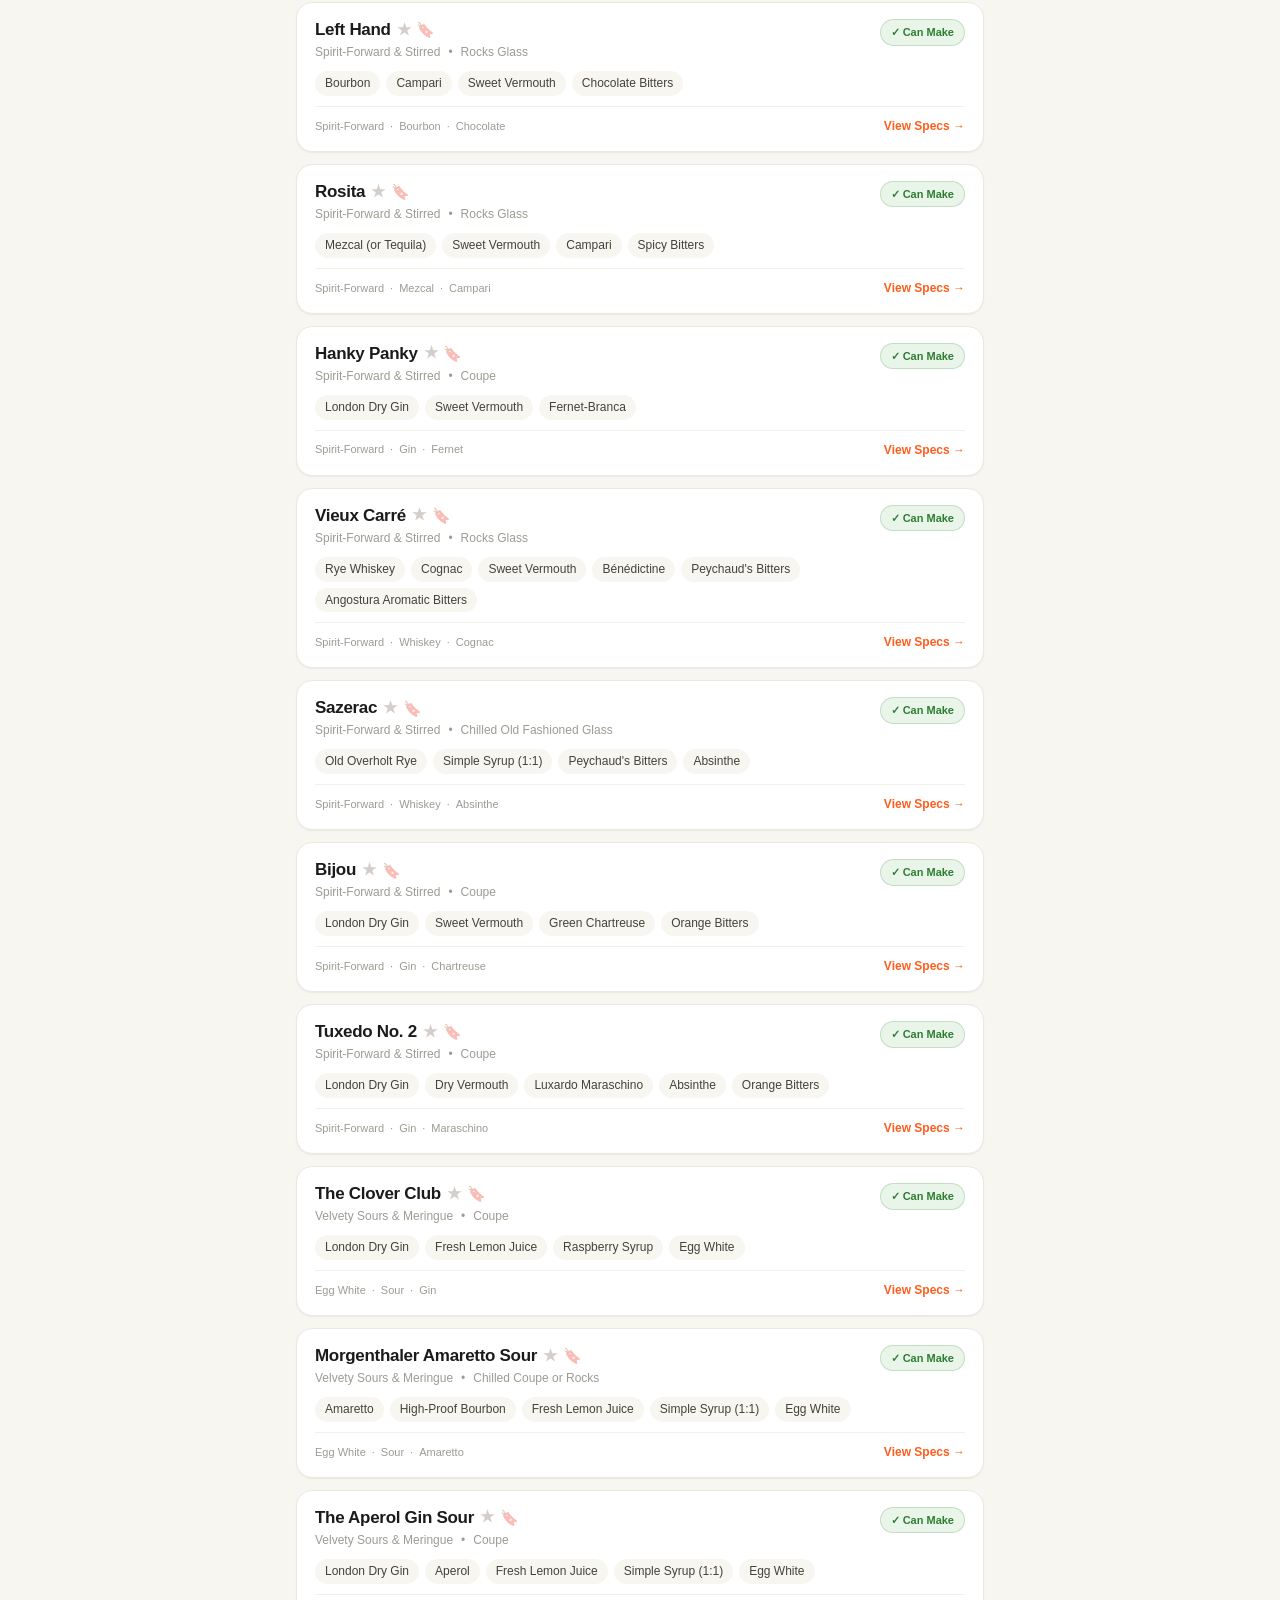
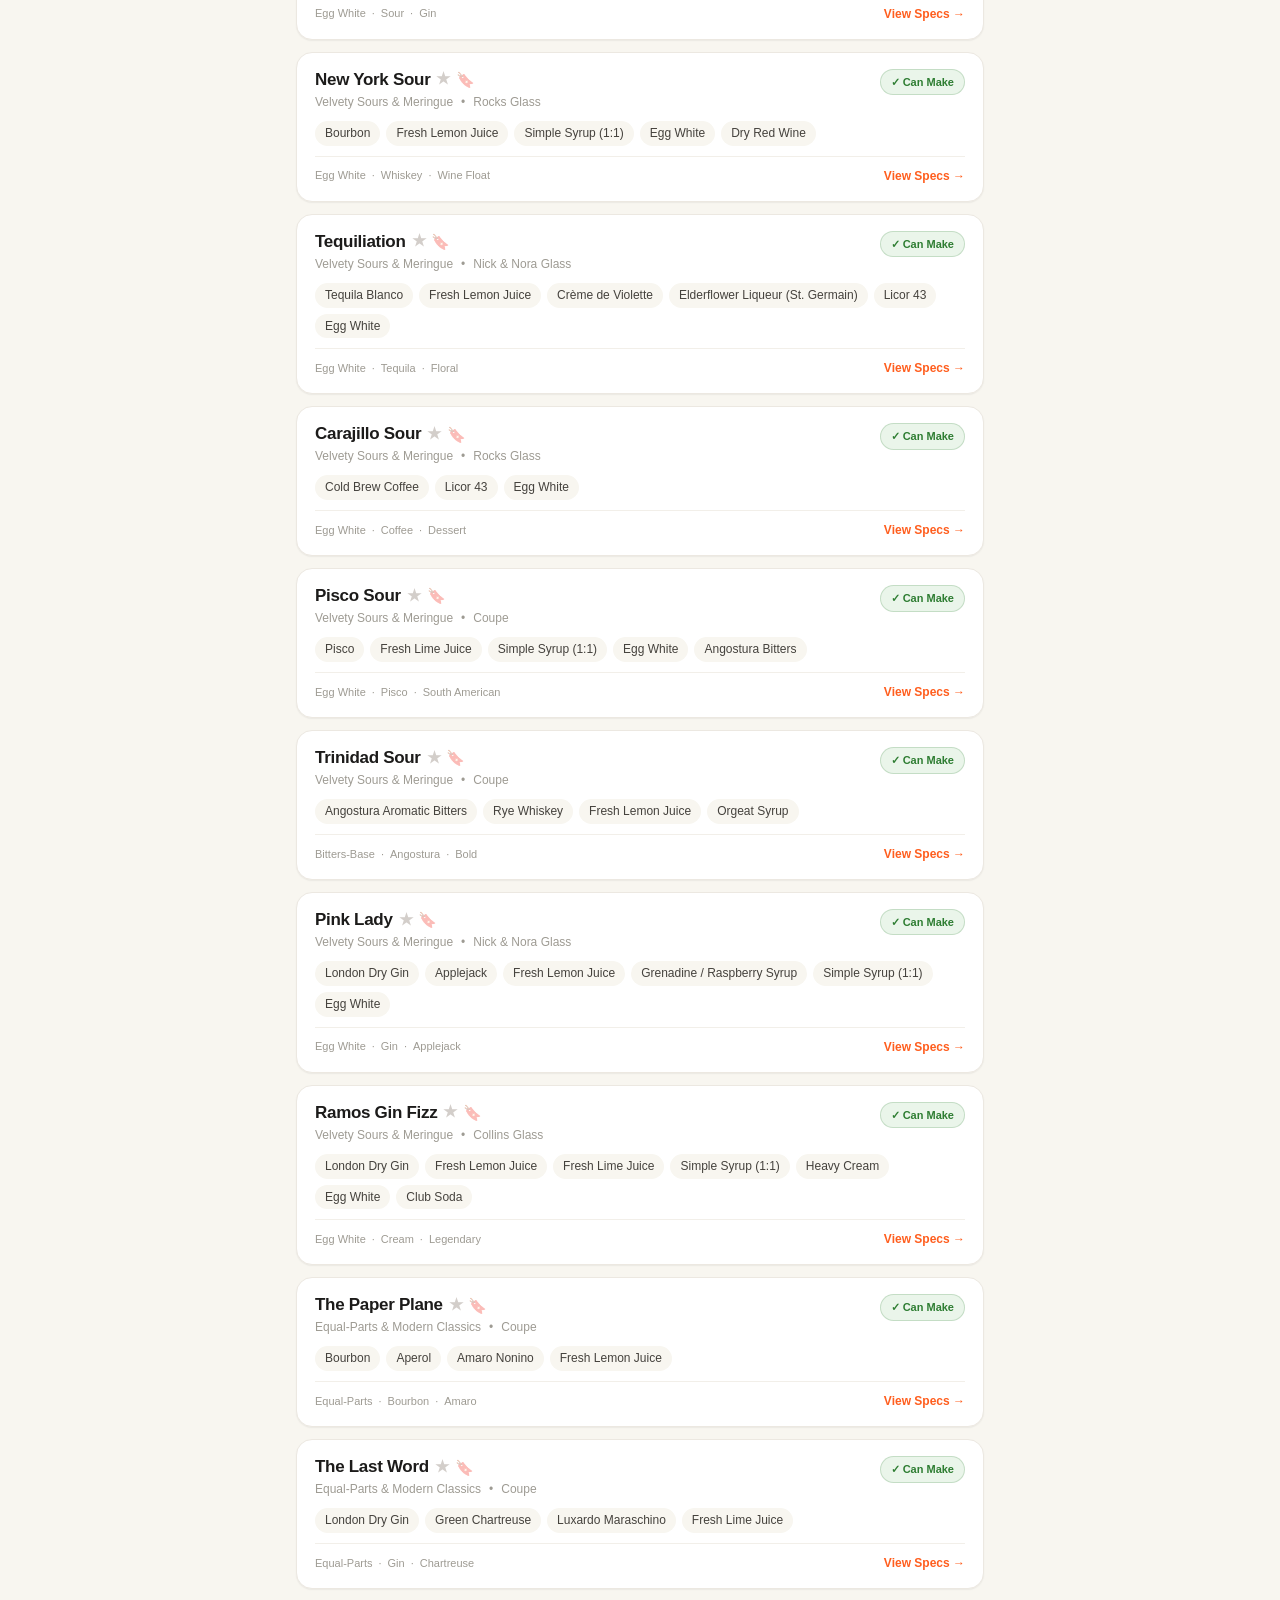
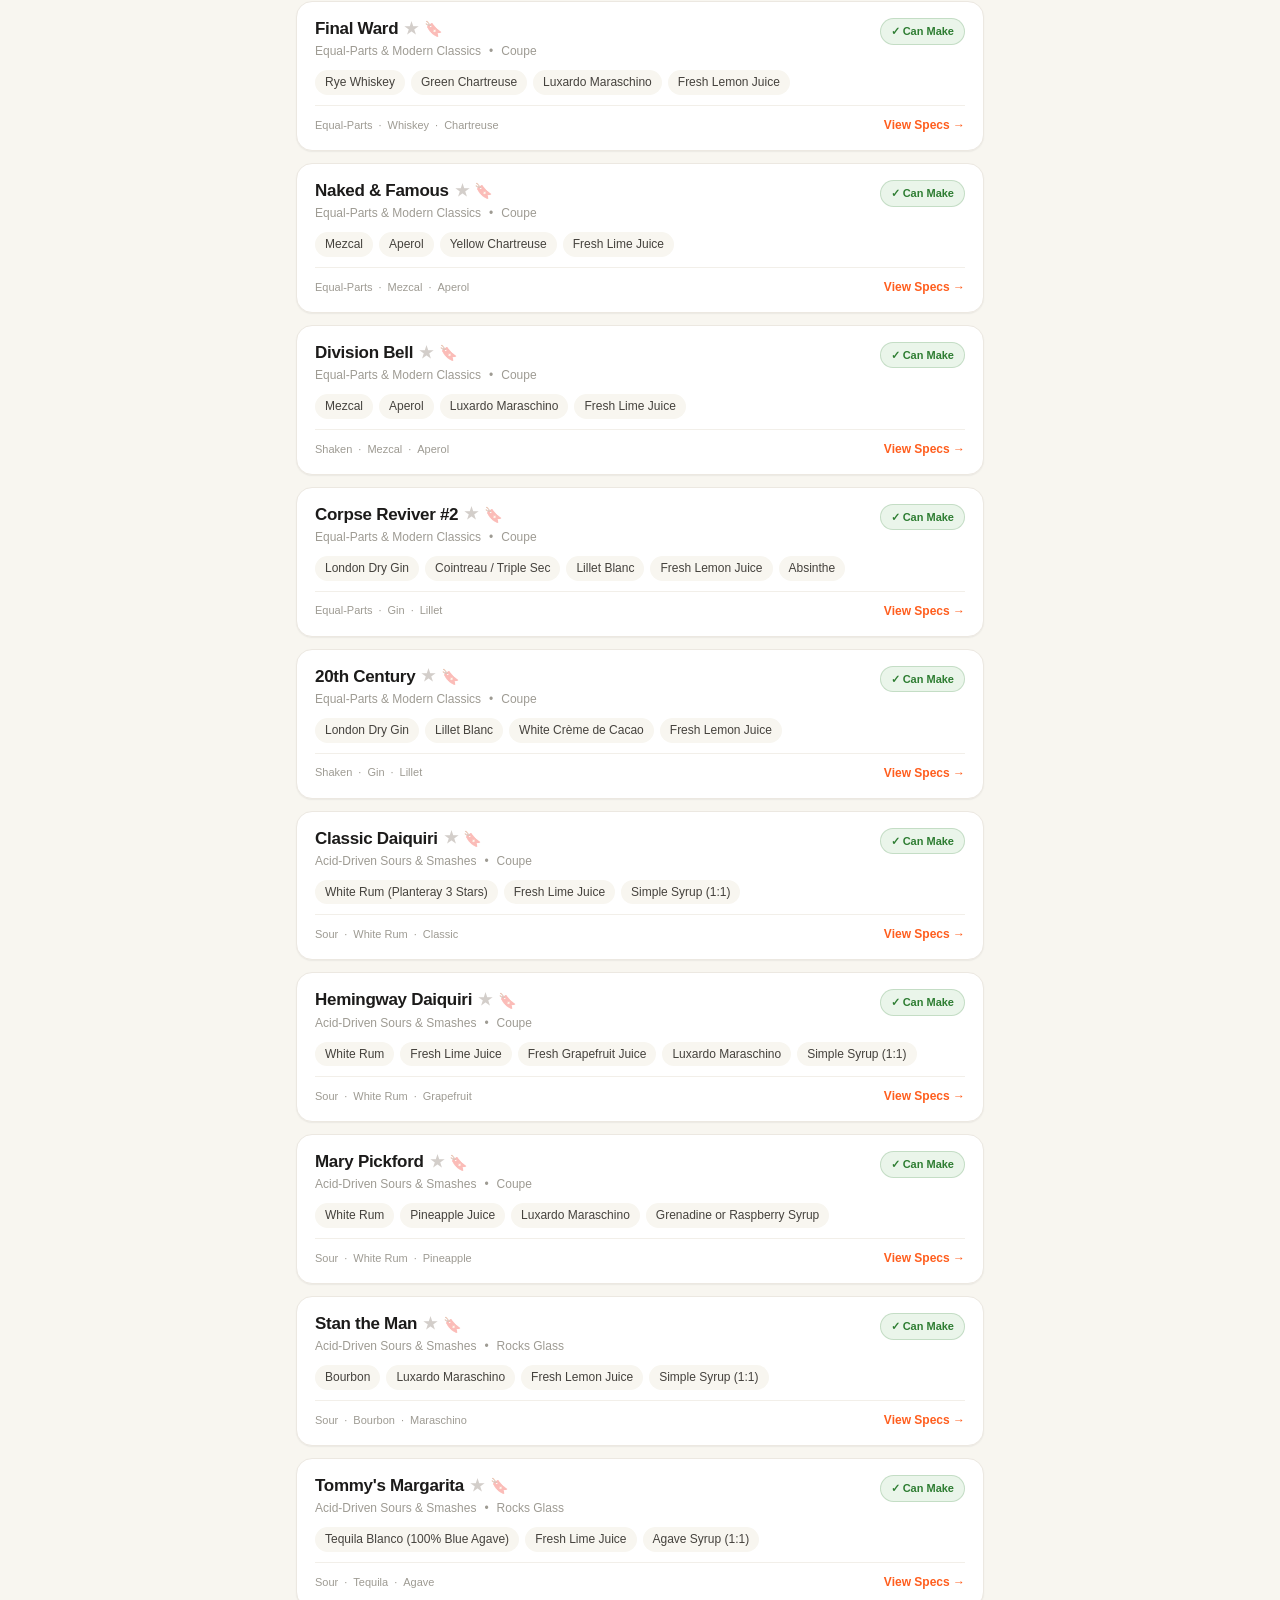
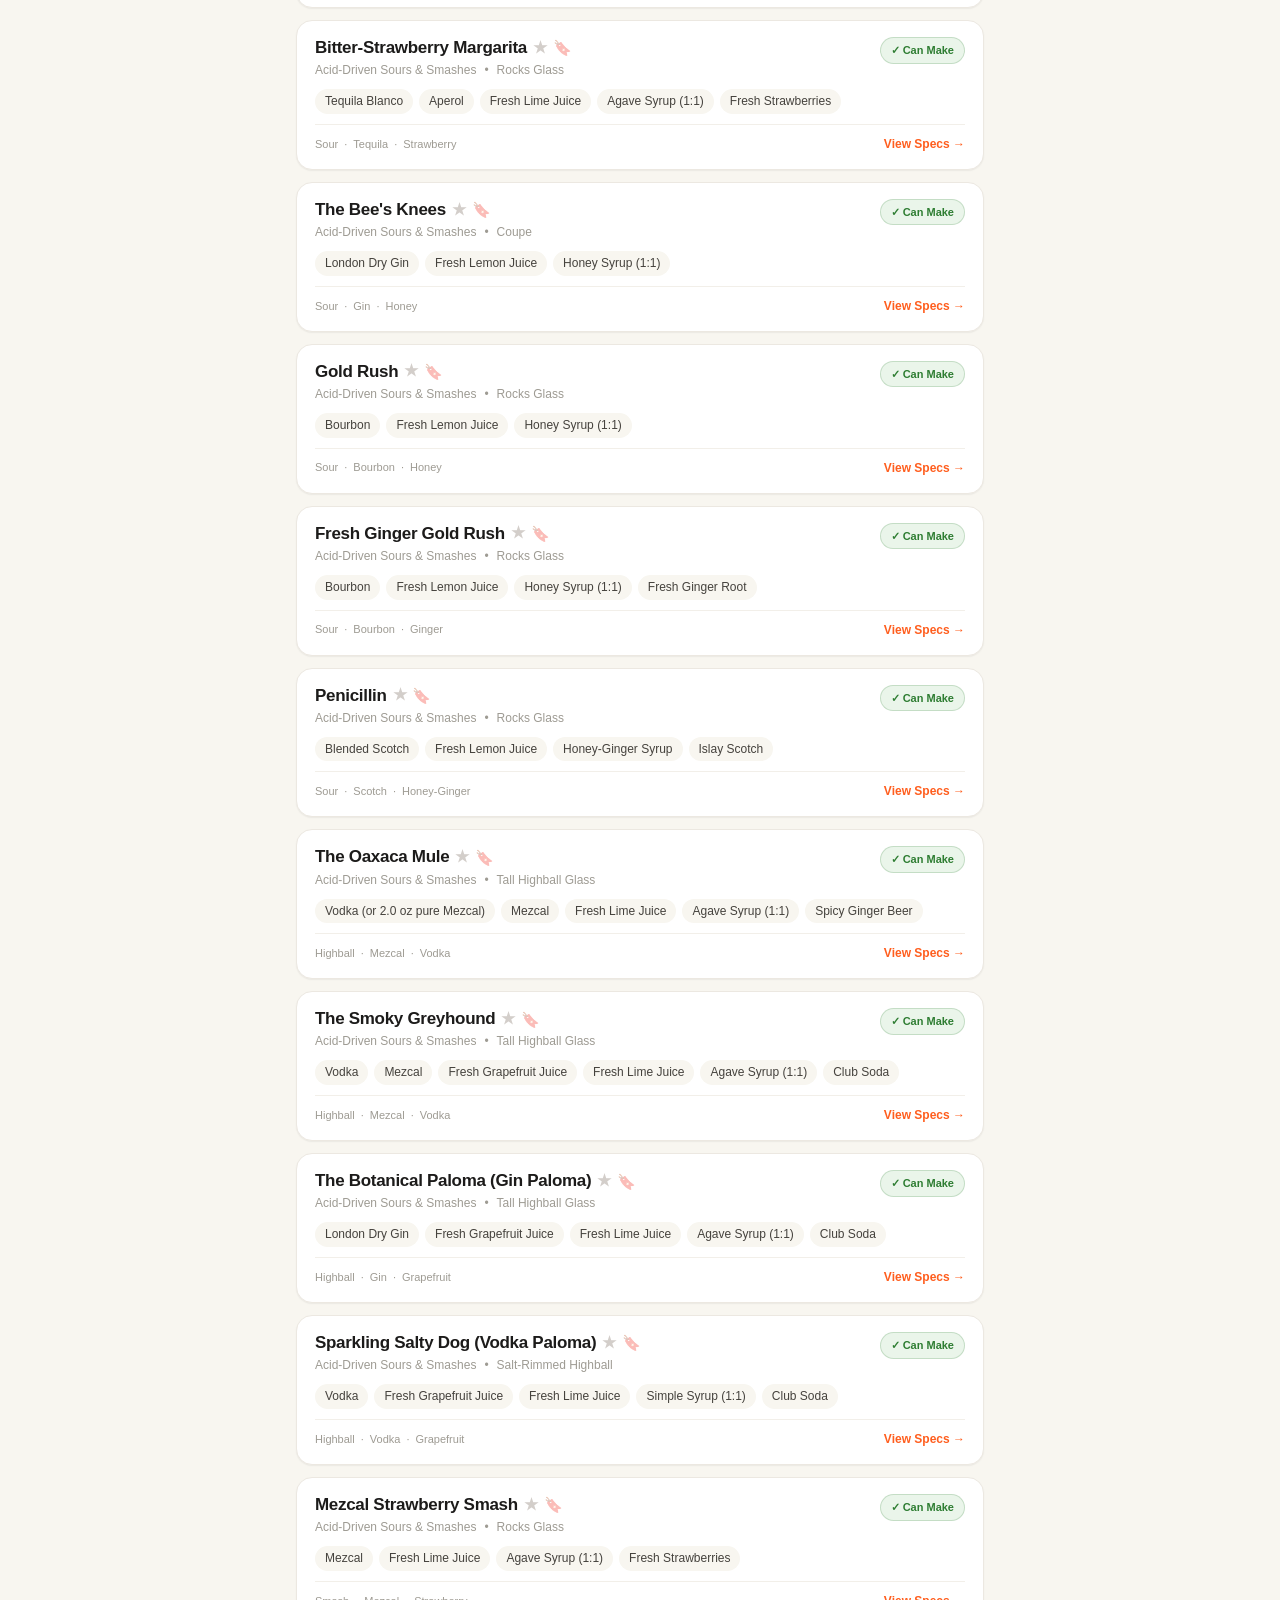
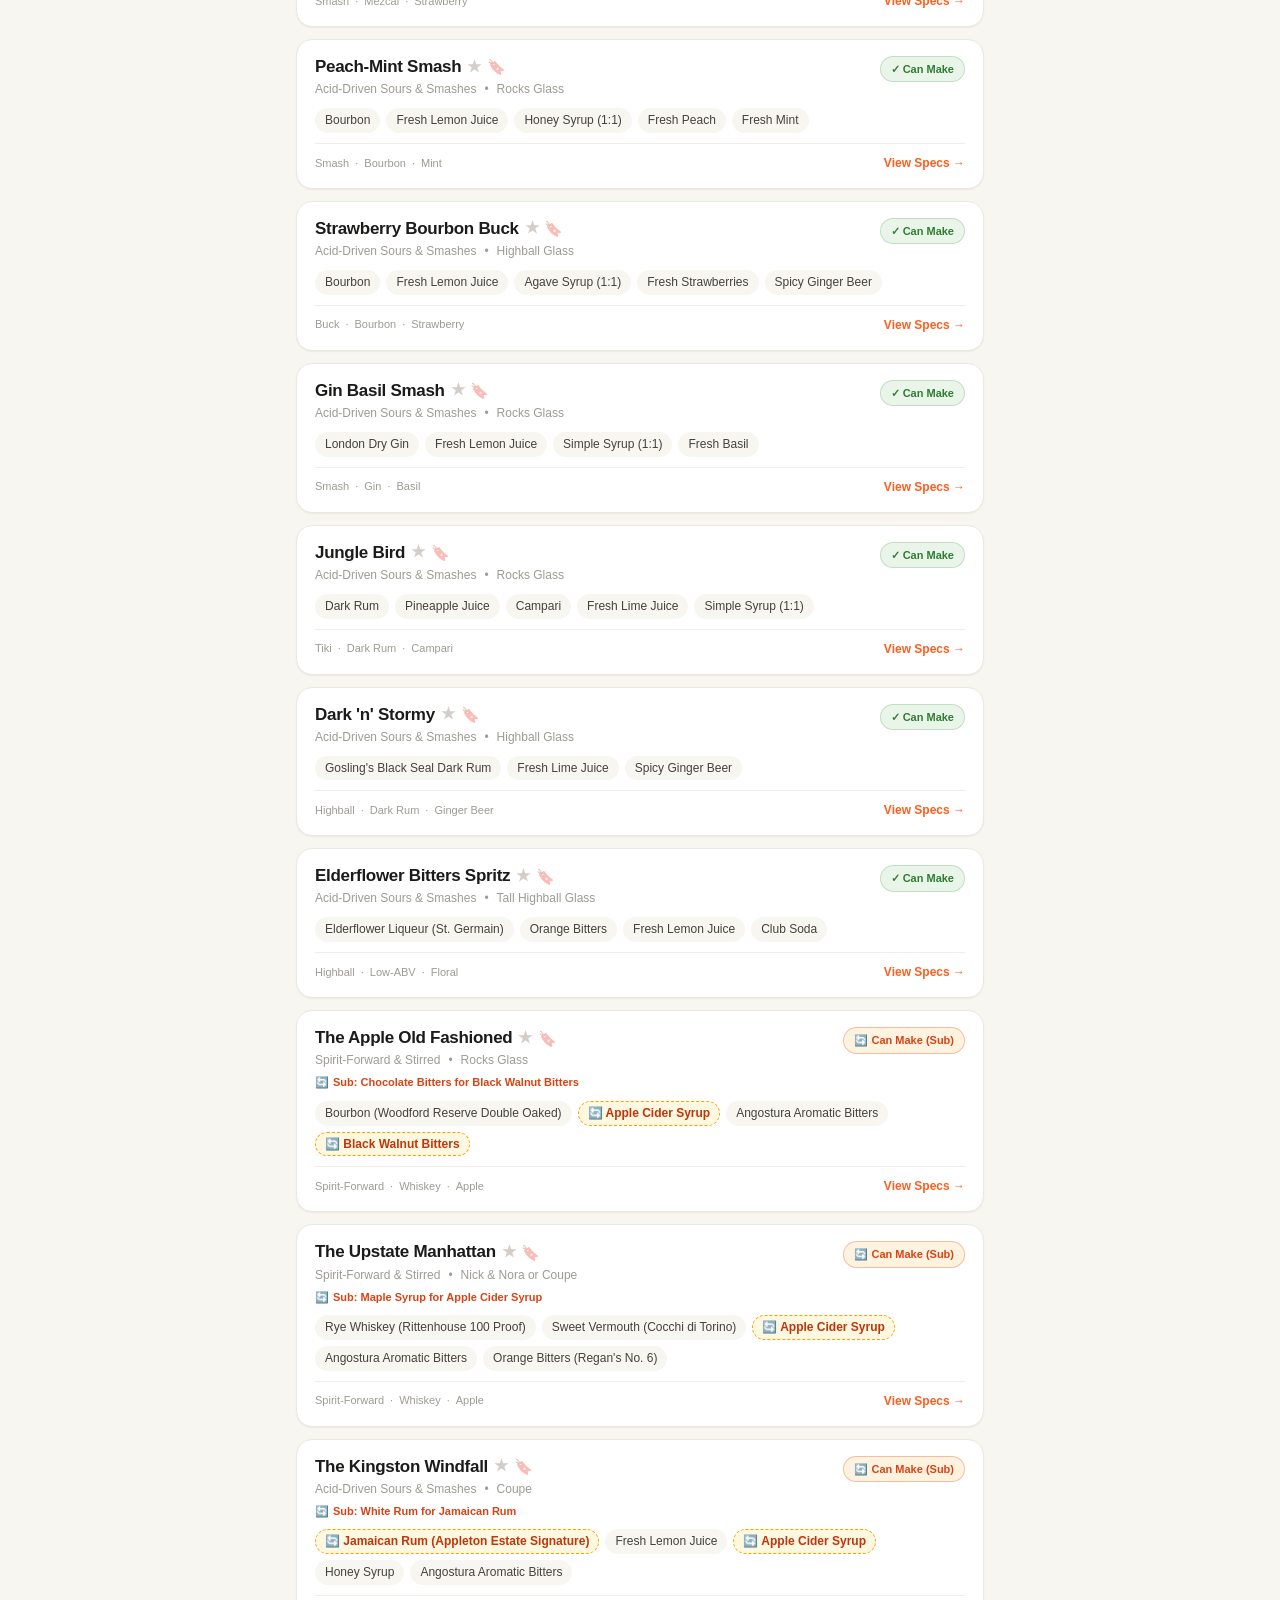
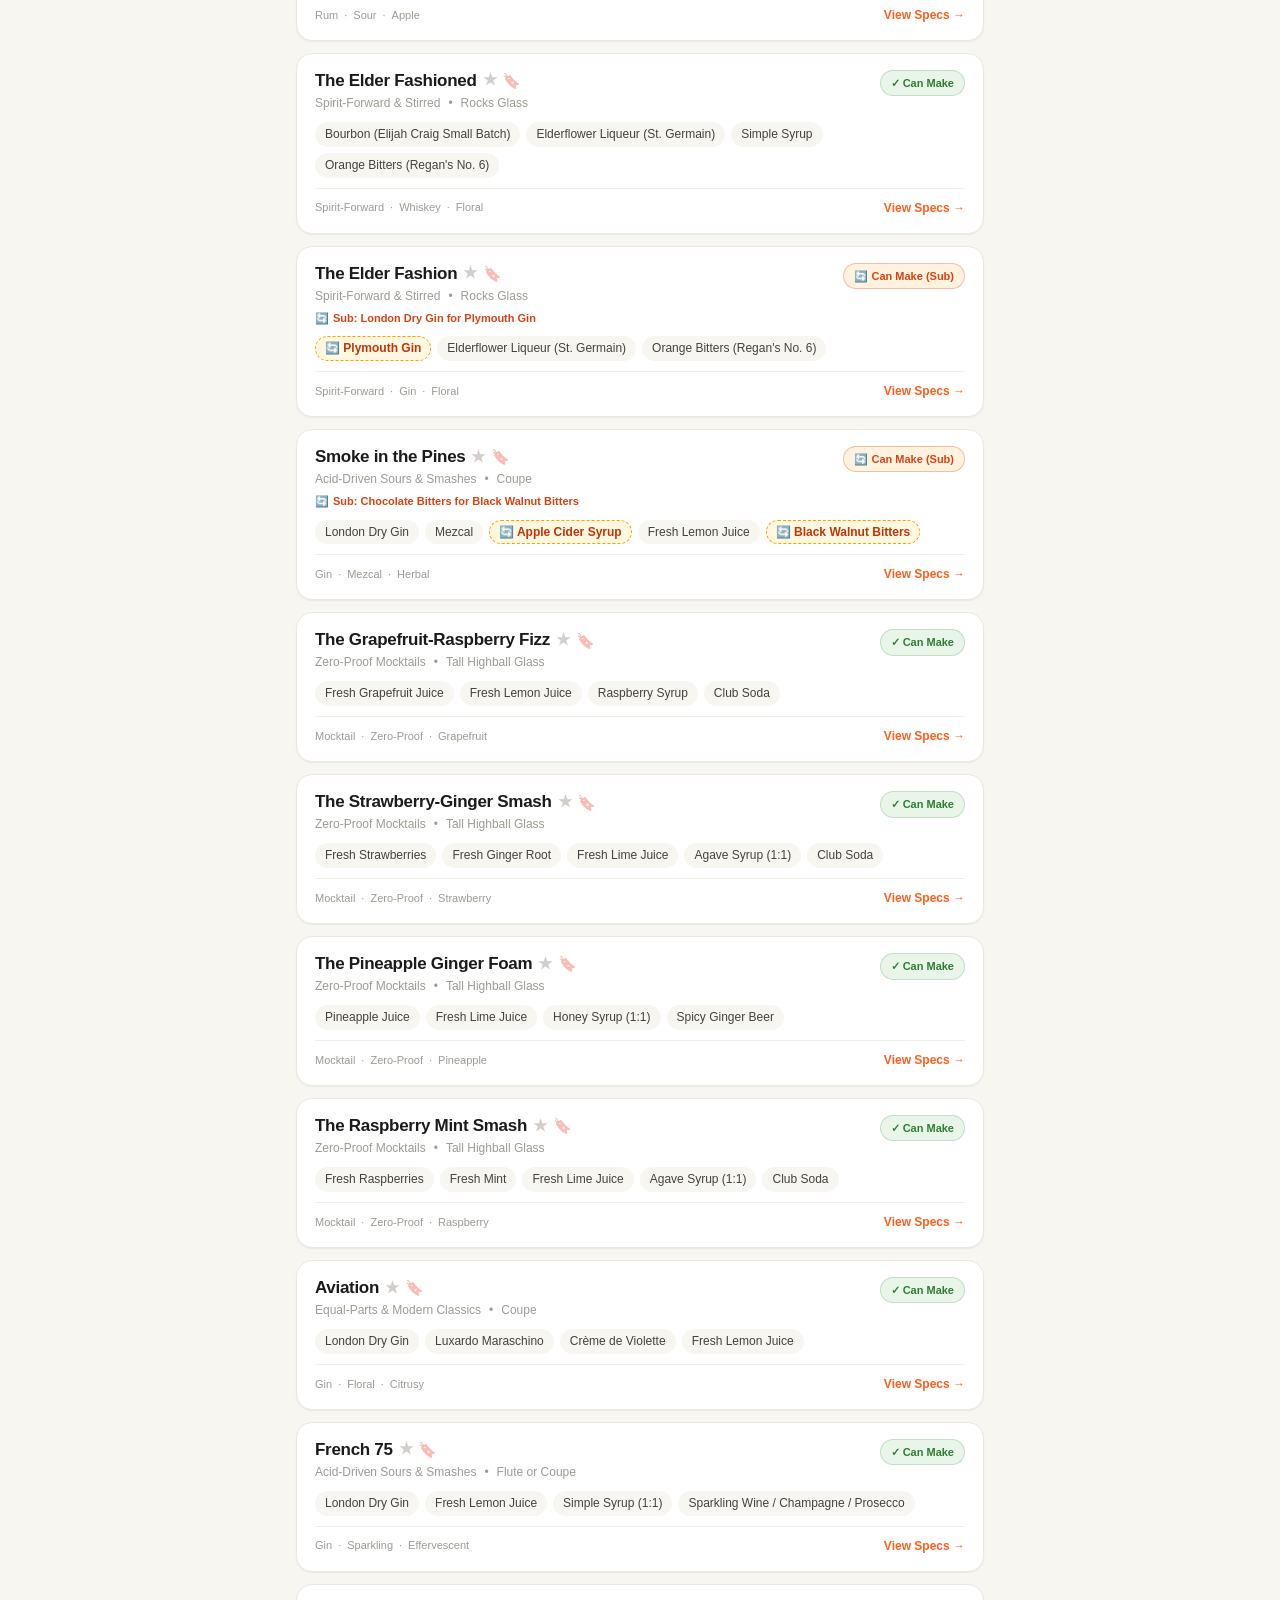
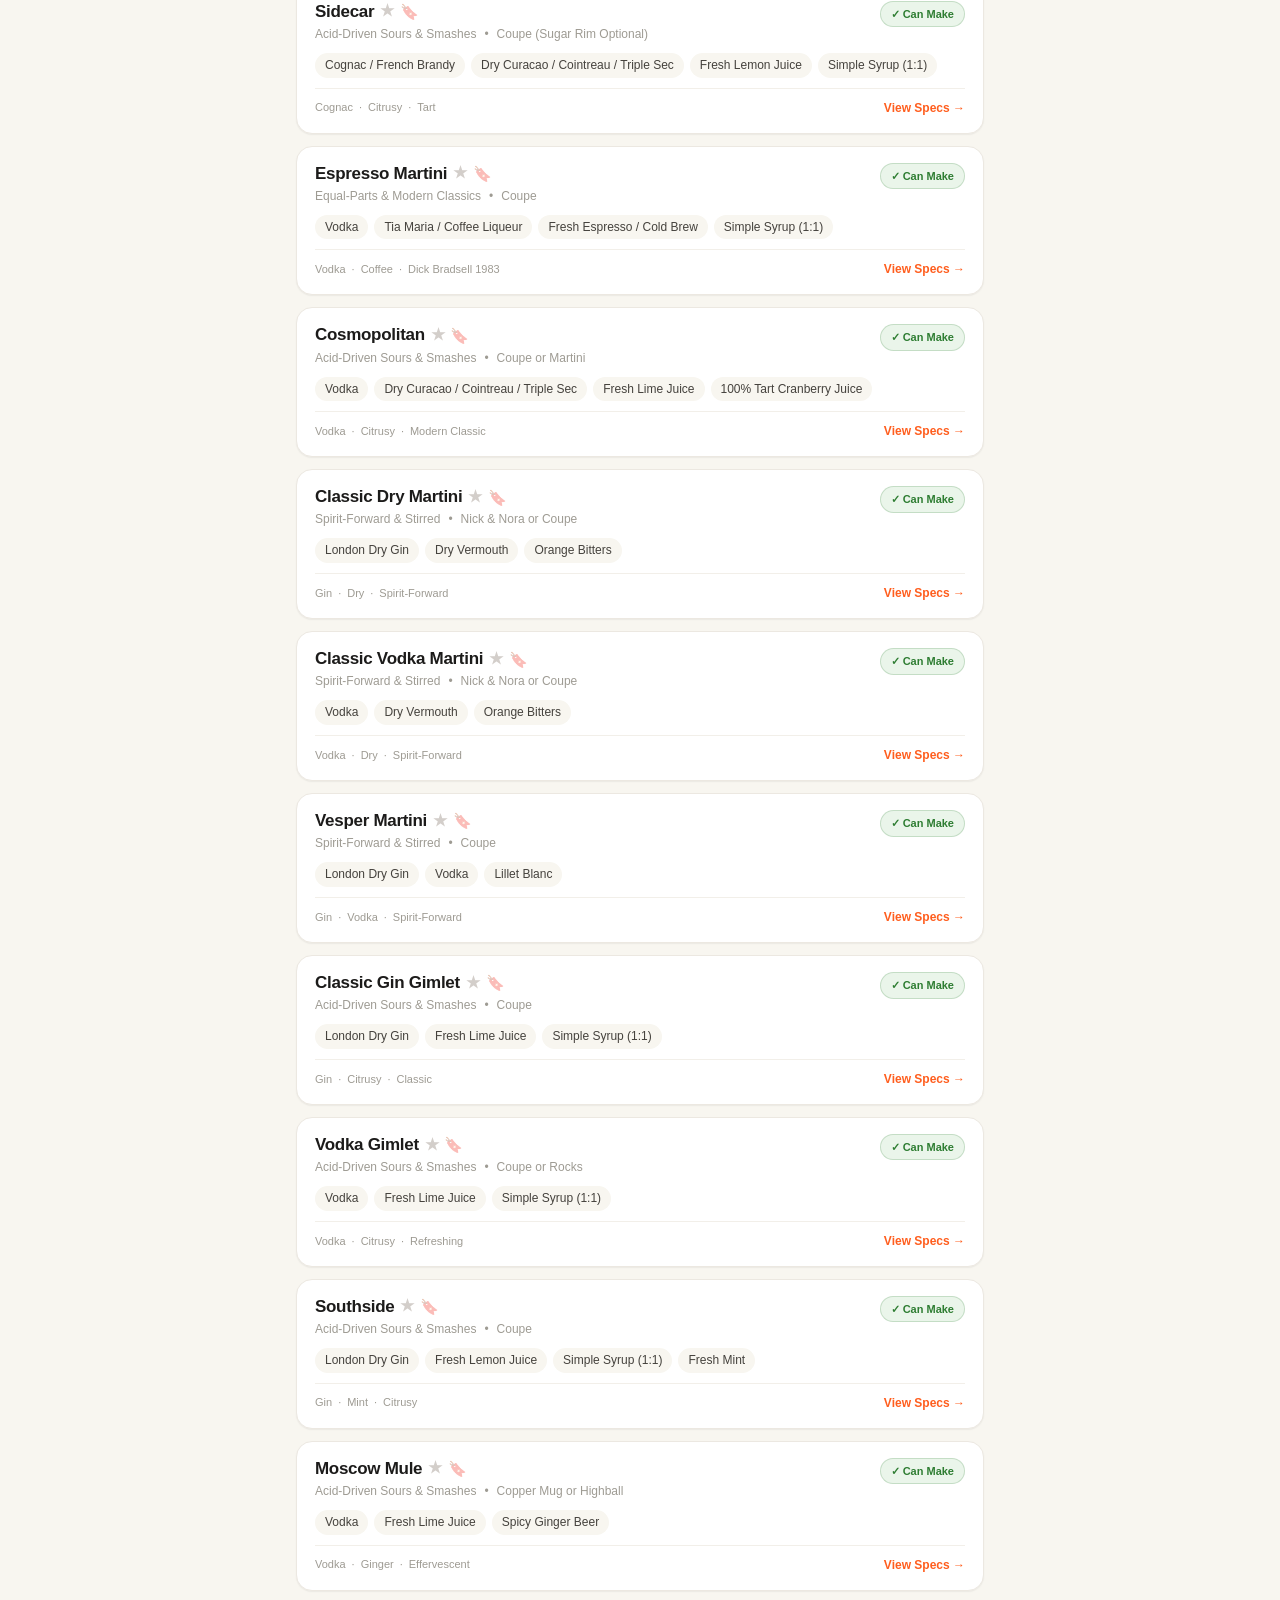
==== commit a9b467ec: "Fix deck swipe panning the page; open home-screen app to Atelier - Swiping a card no longer slides t" ====
--- a/index.html
+++ b/index.html
@@ -13,6 +13,20 @@
   <meta name="theme-color" content="#F8F6F0">
   
   <link rel="manifest" href="manifest.json">
+  <script>
+    // Launched from the home screen: open Atelier unless Classic was chosen on purpose
+    (function () {
+      try {
+        var standalone = window.navigator.standalone === true ||
+          (window.matchMedia && window.matchMedia('(display-mode: standalone)').matches);
+        var params = new URLSearchParams(location.search);
+        if (params.has('classic')) sessionStorage.setItem('barcraft_classic', '1');
+        if (standalone && !sessionStorage.getItem('barcraft_classic')) {
+          location.replace('./atelier/');
+        }
+      } catch (e) { /* storage blocked: stay on Classic */ }
+    })();
+  </script>
   <link rel="icon" type="image/svg+xml" href="icons/cocktail.svg">
   <link rel="apple-touch-icon" href="icons/apple-touch-icon.png">
   
